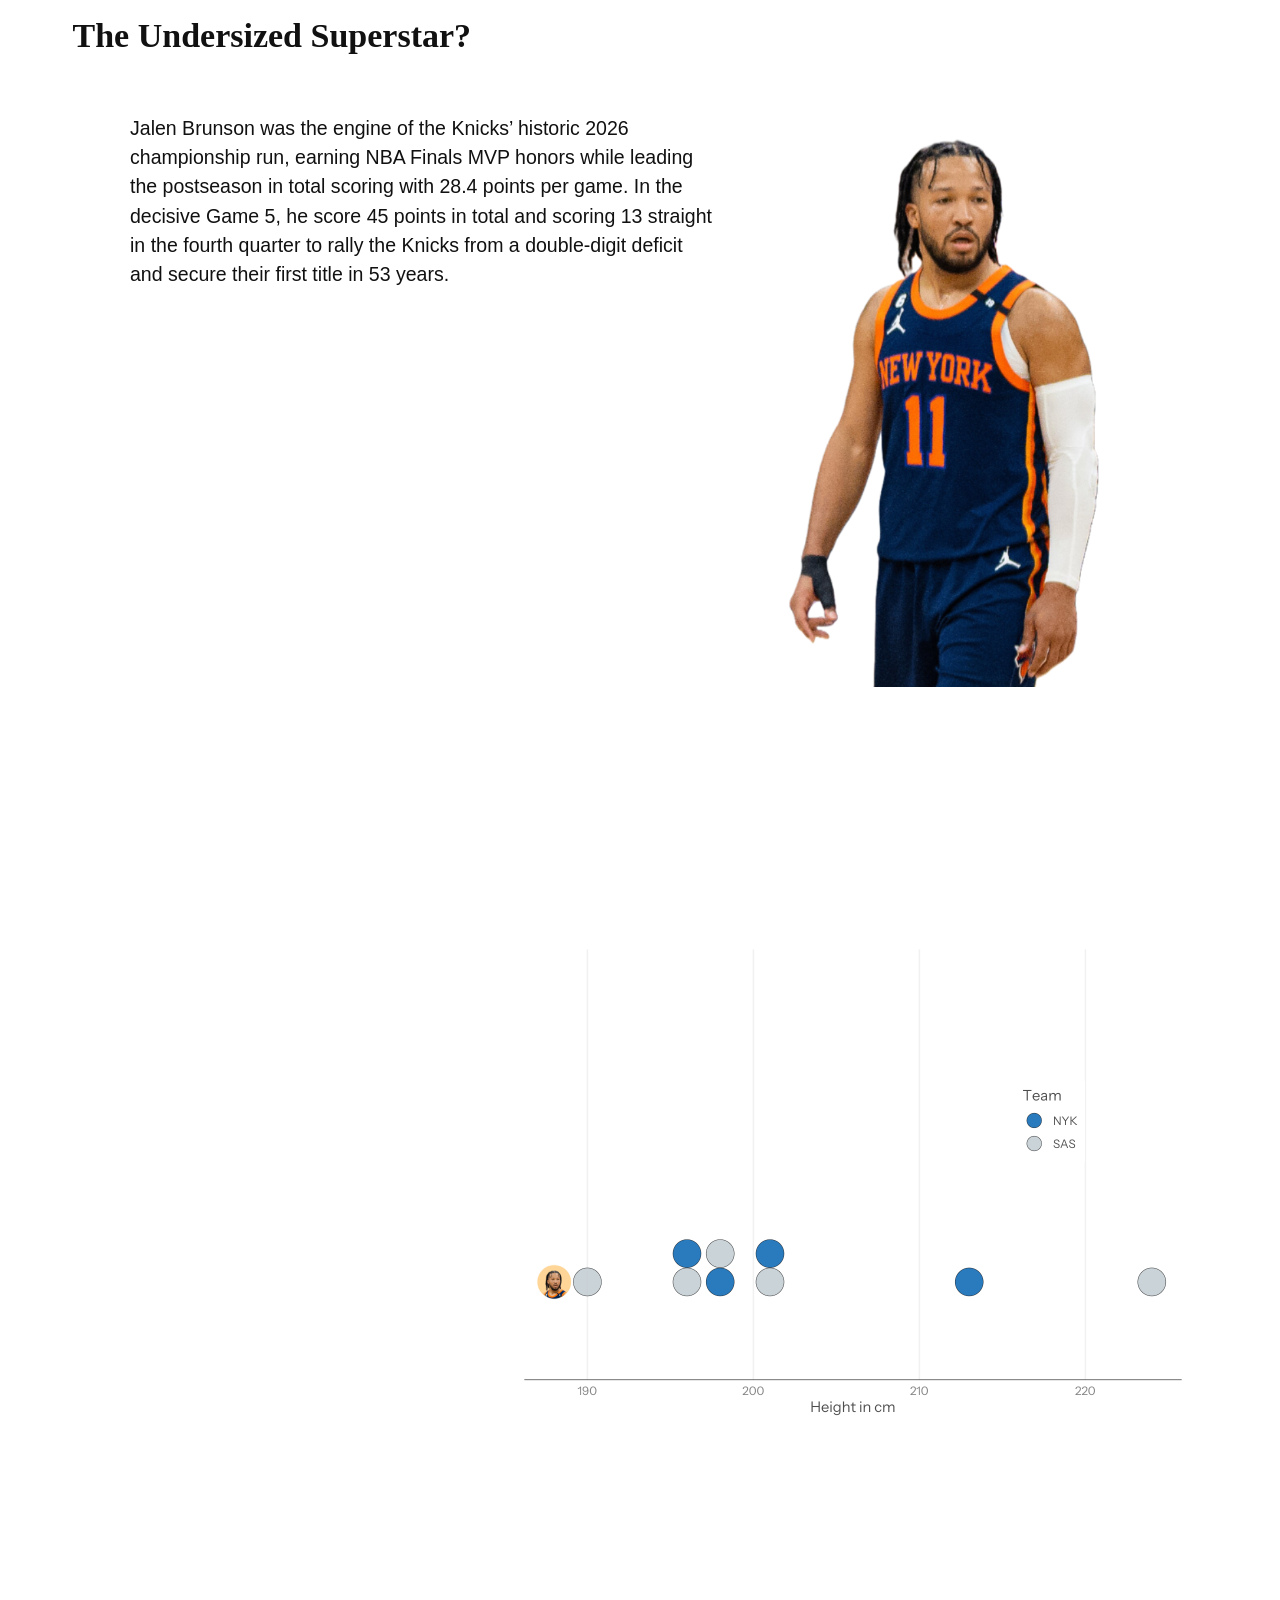
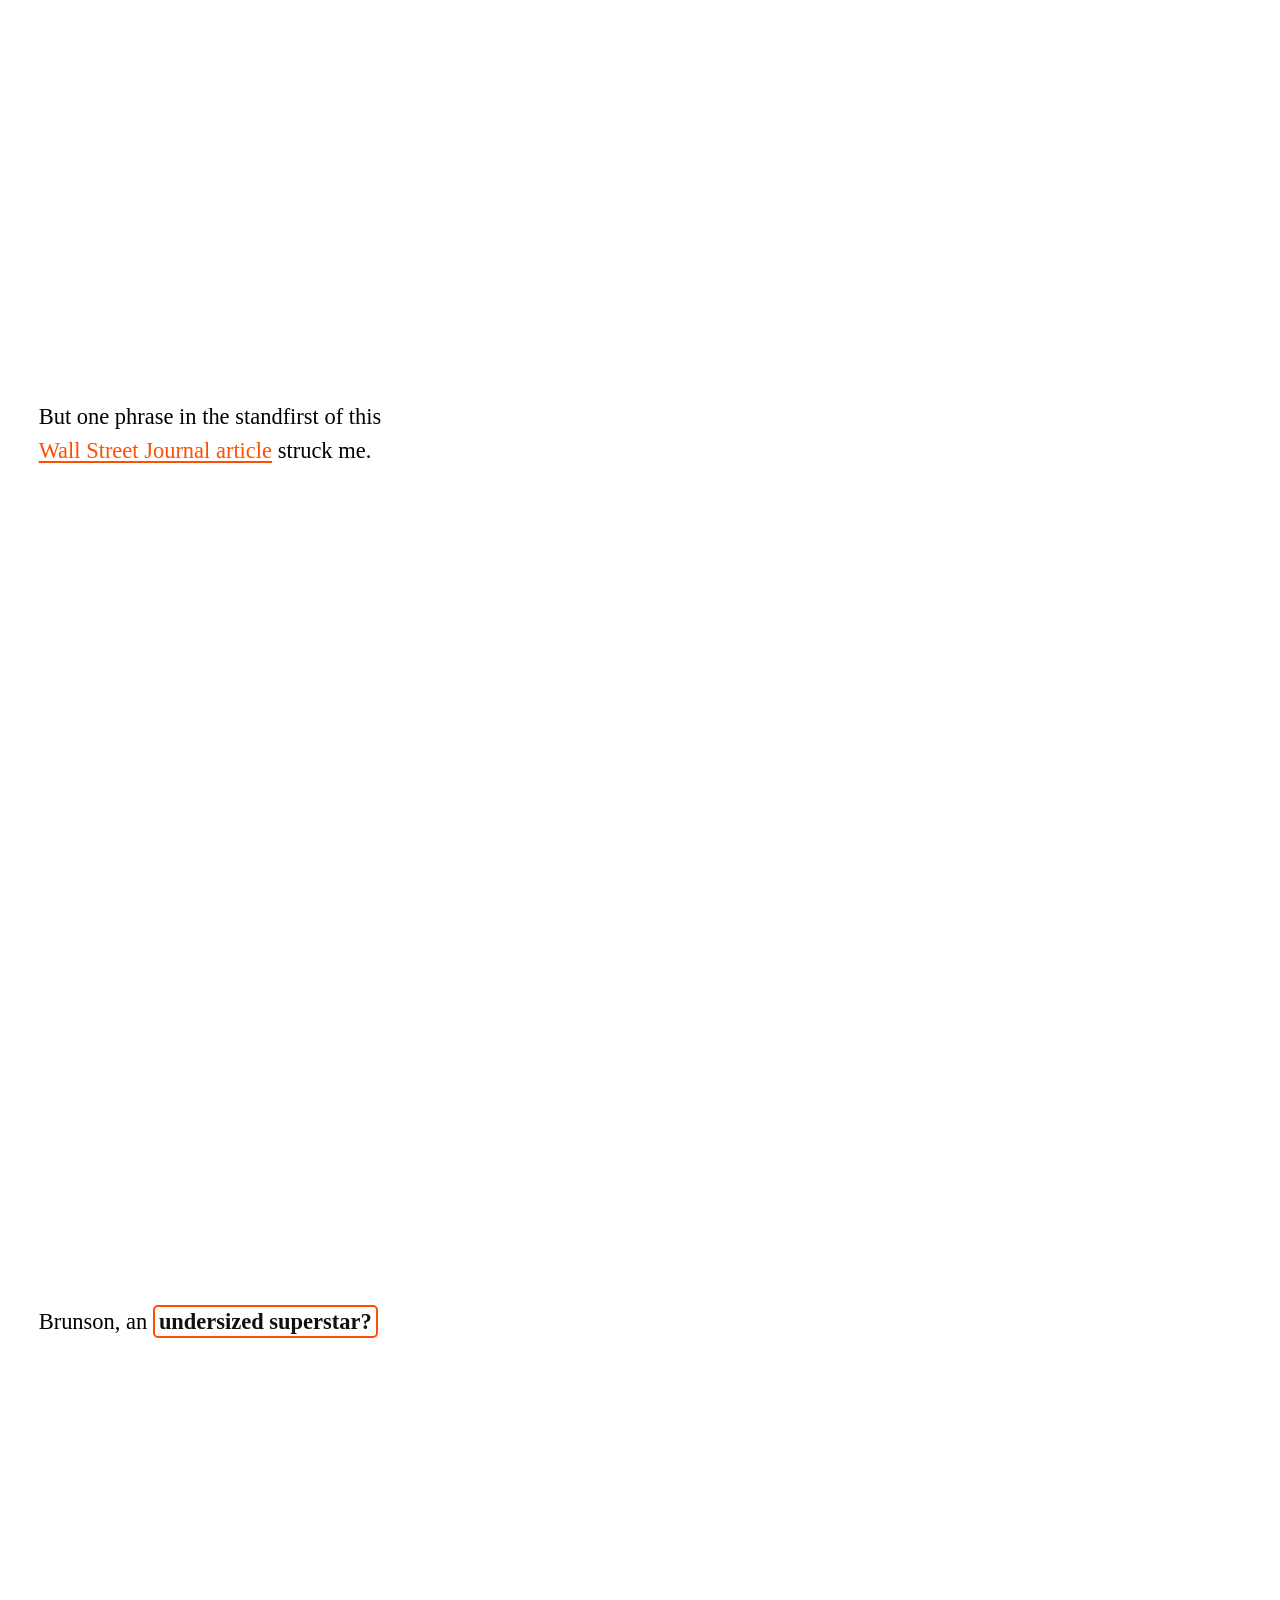
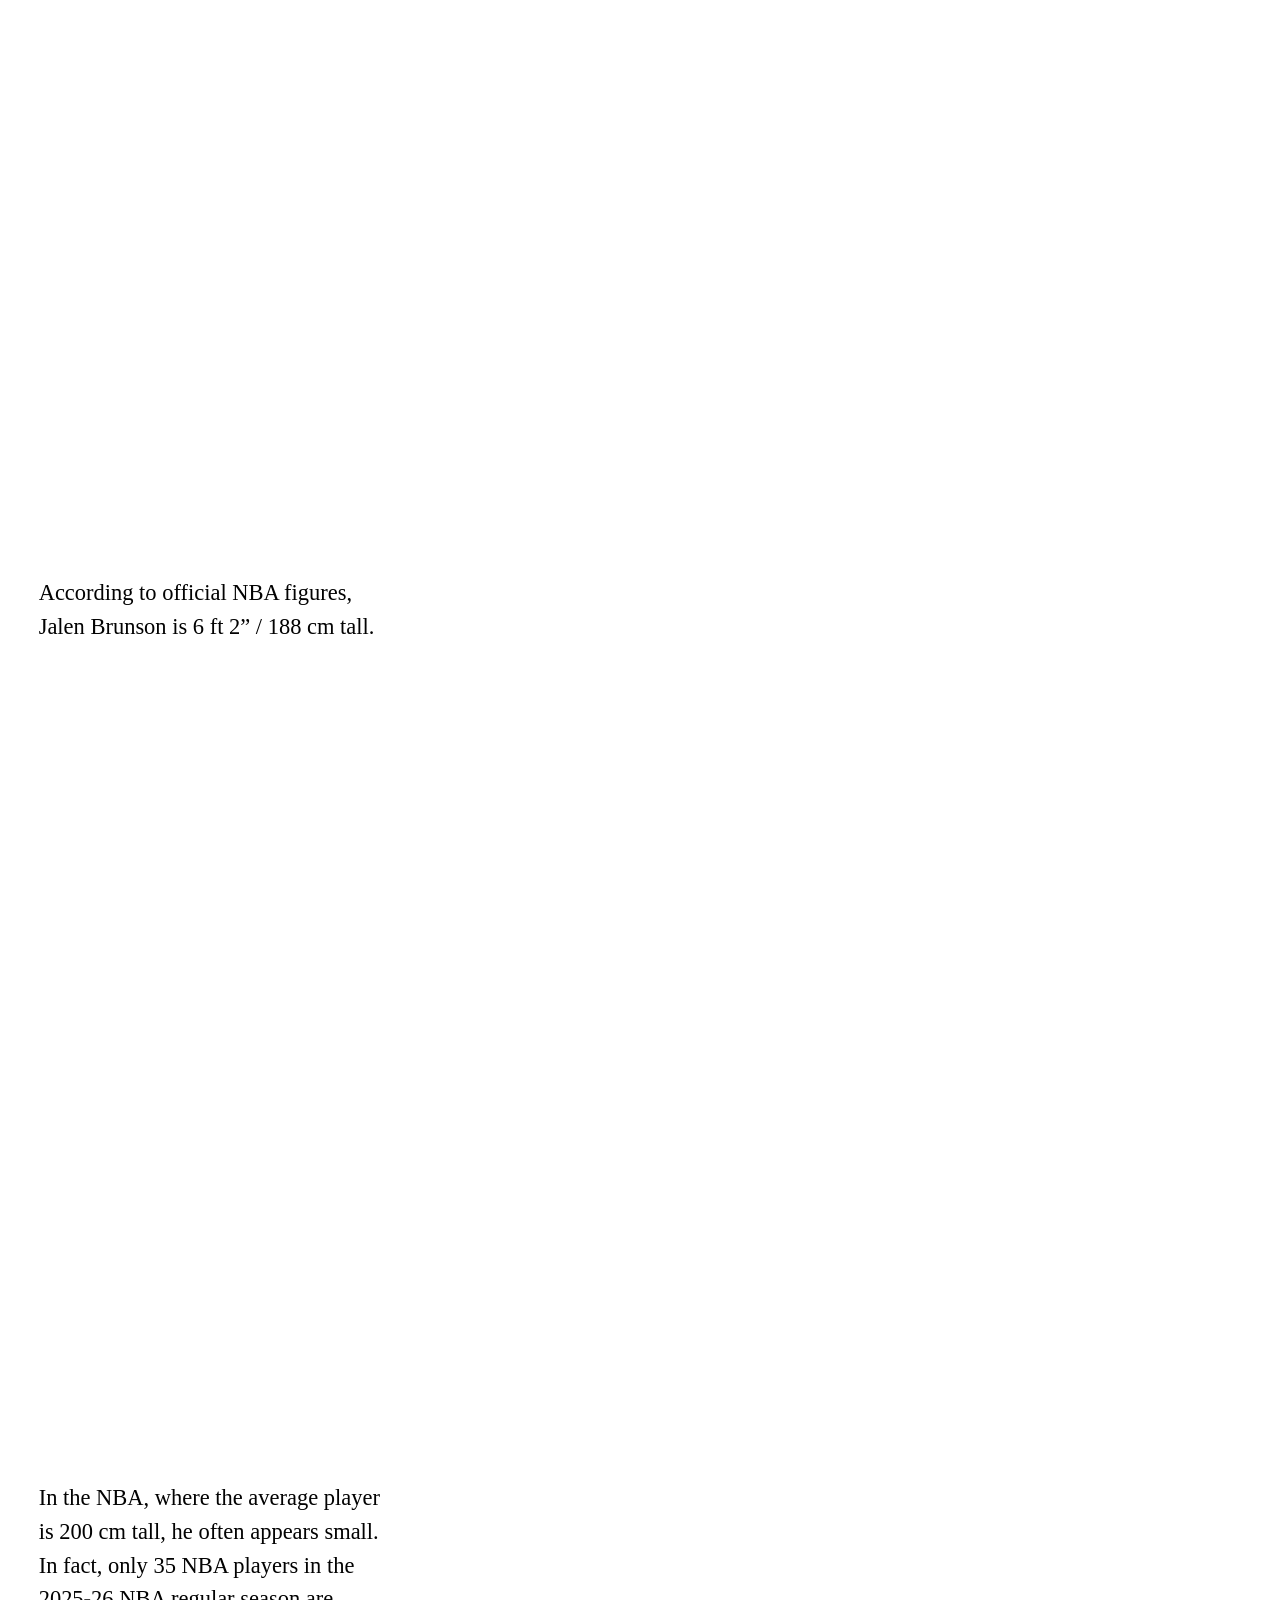
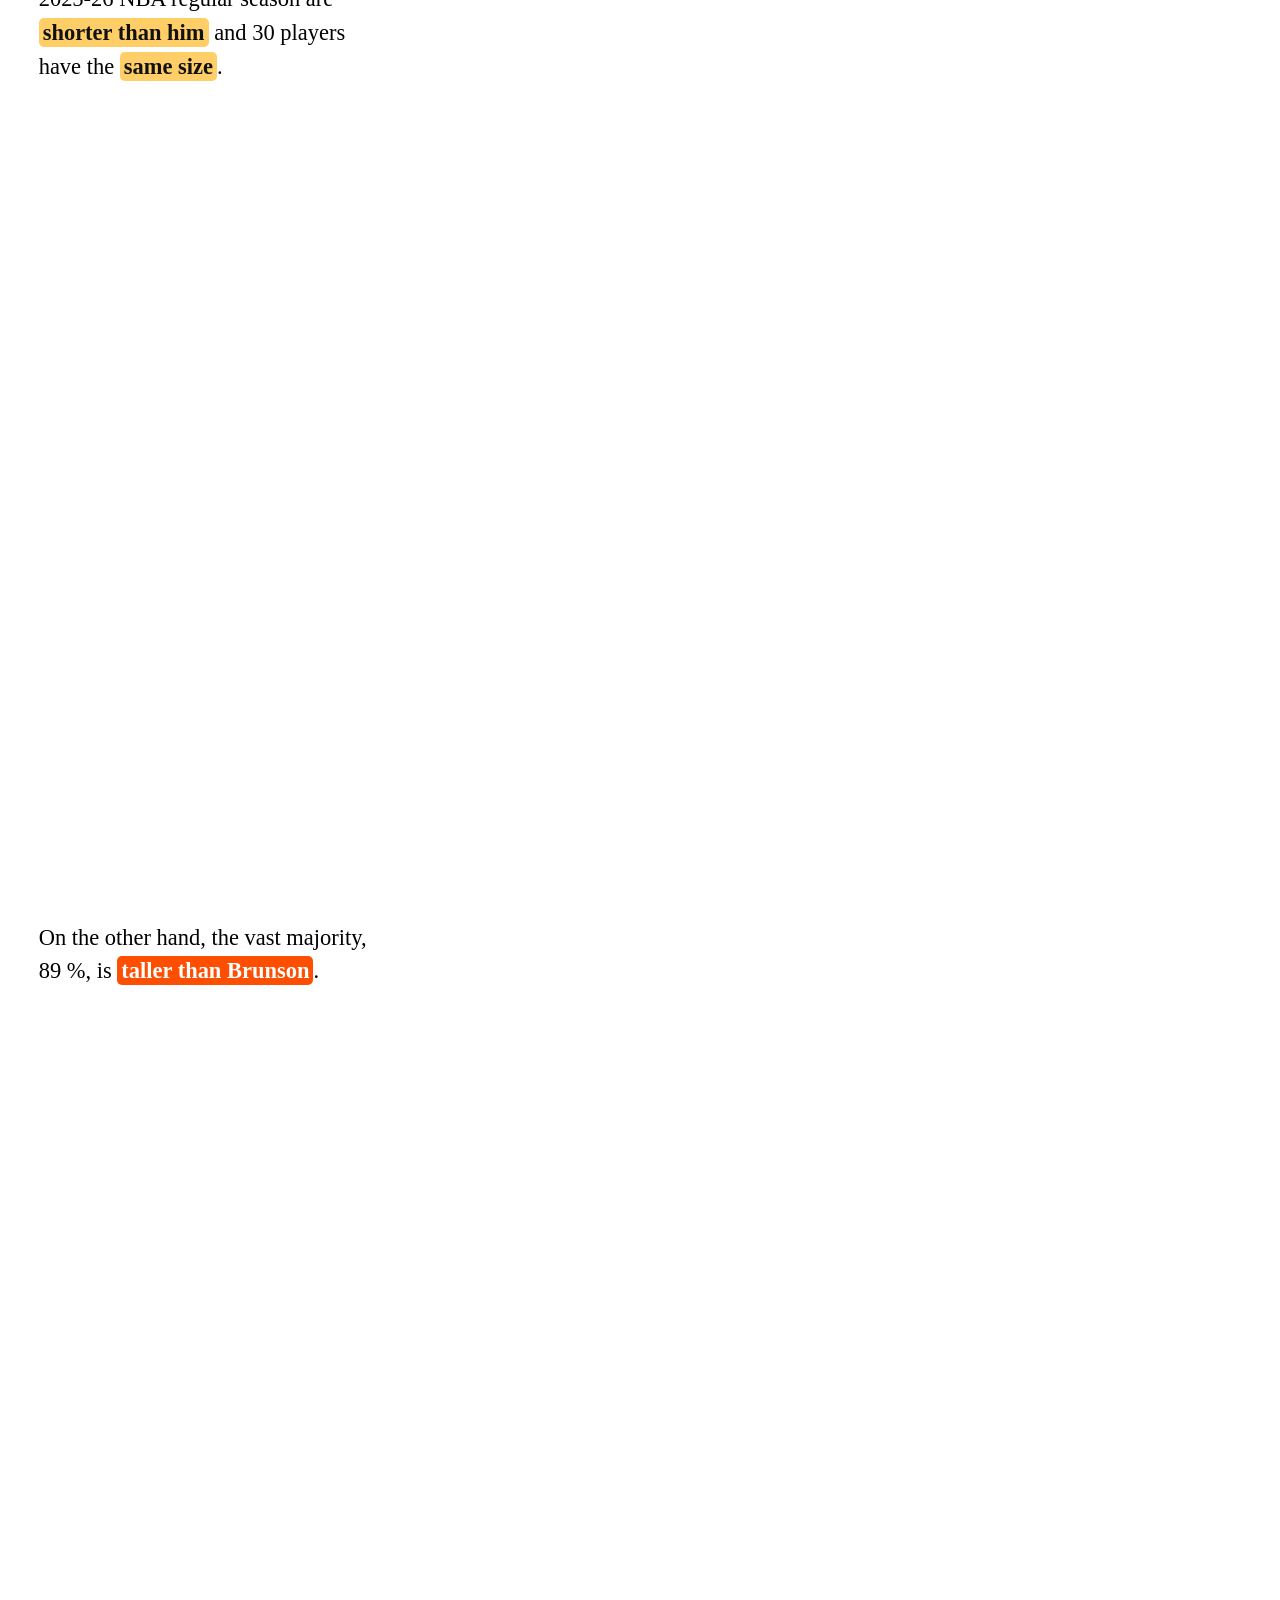
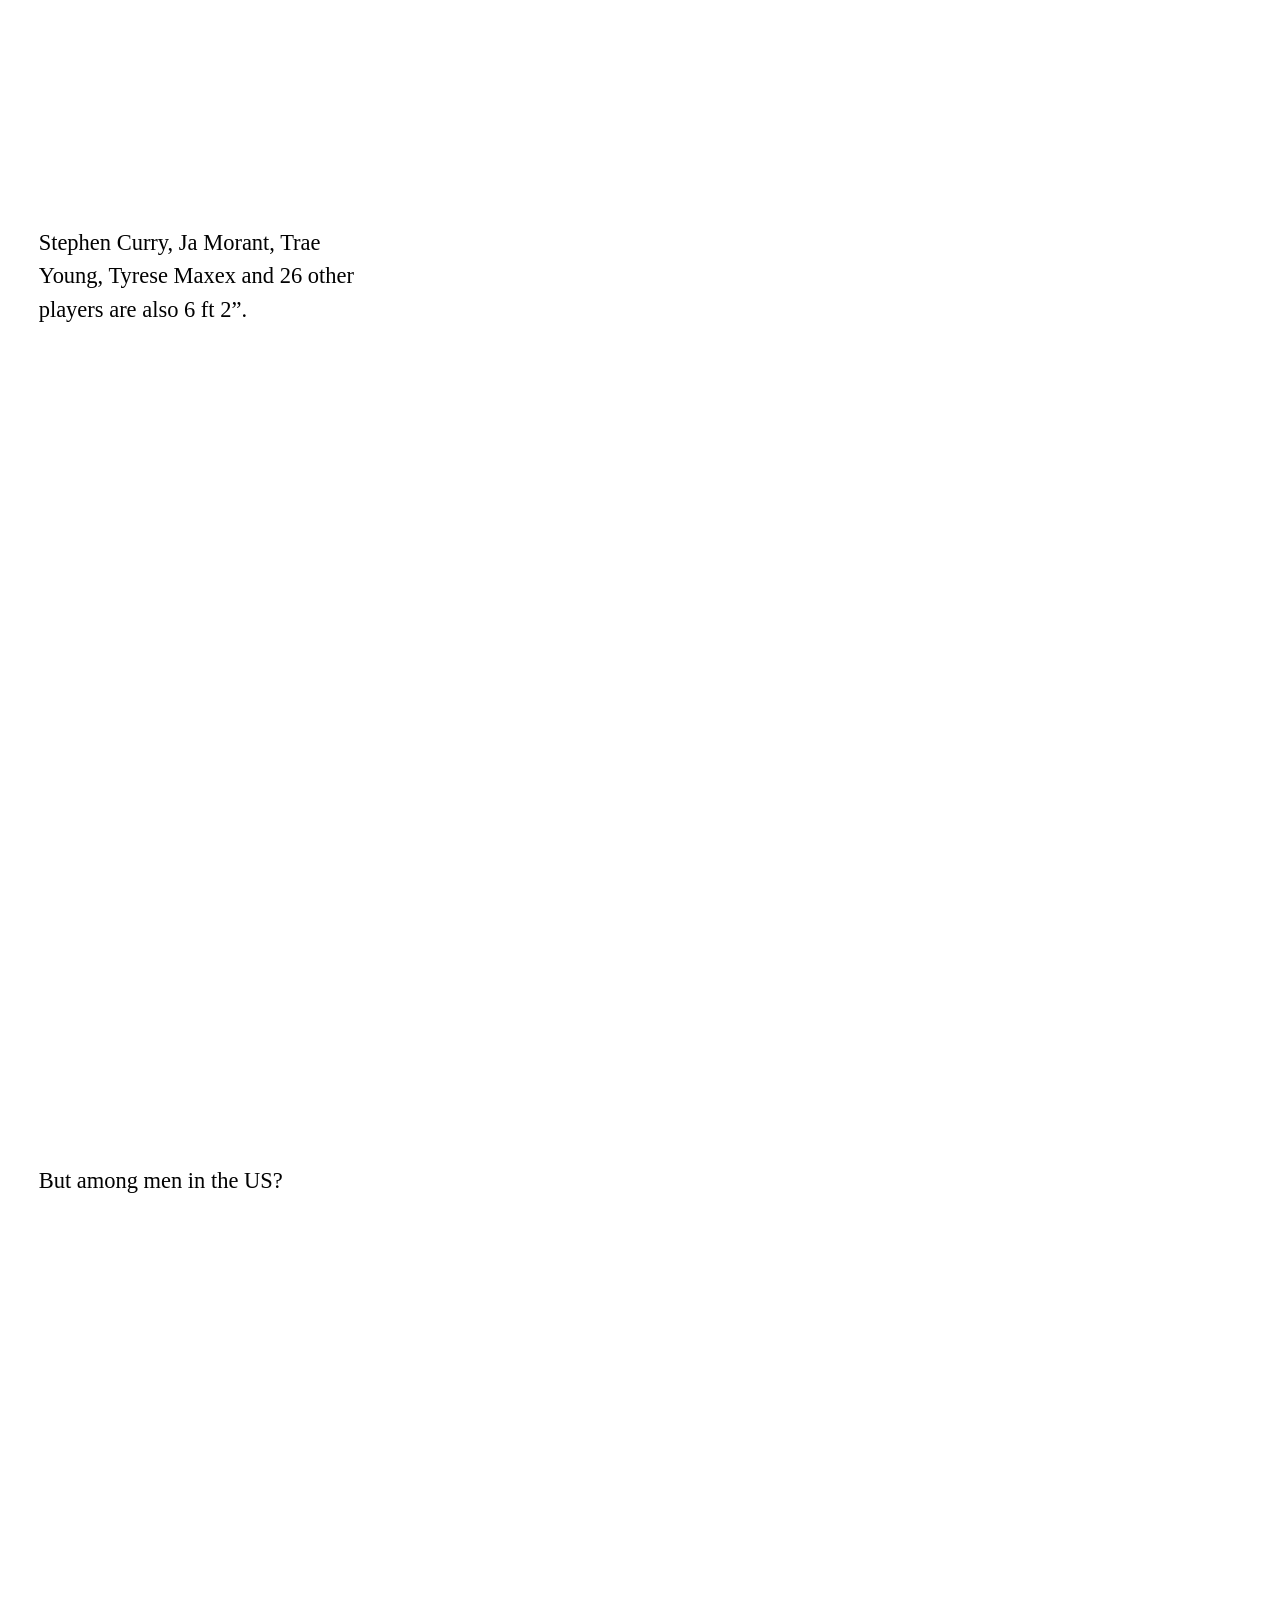
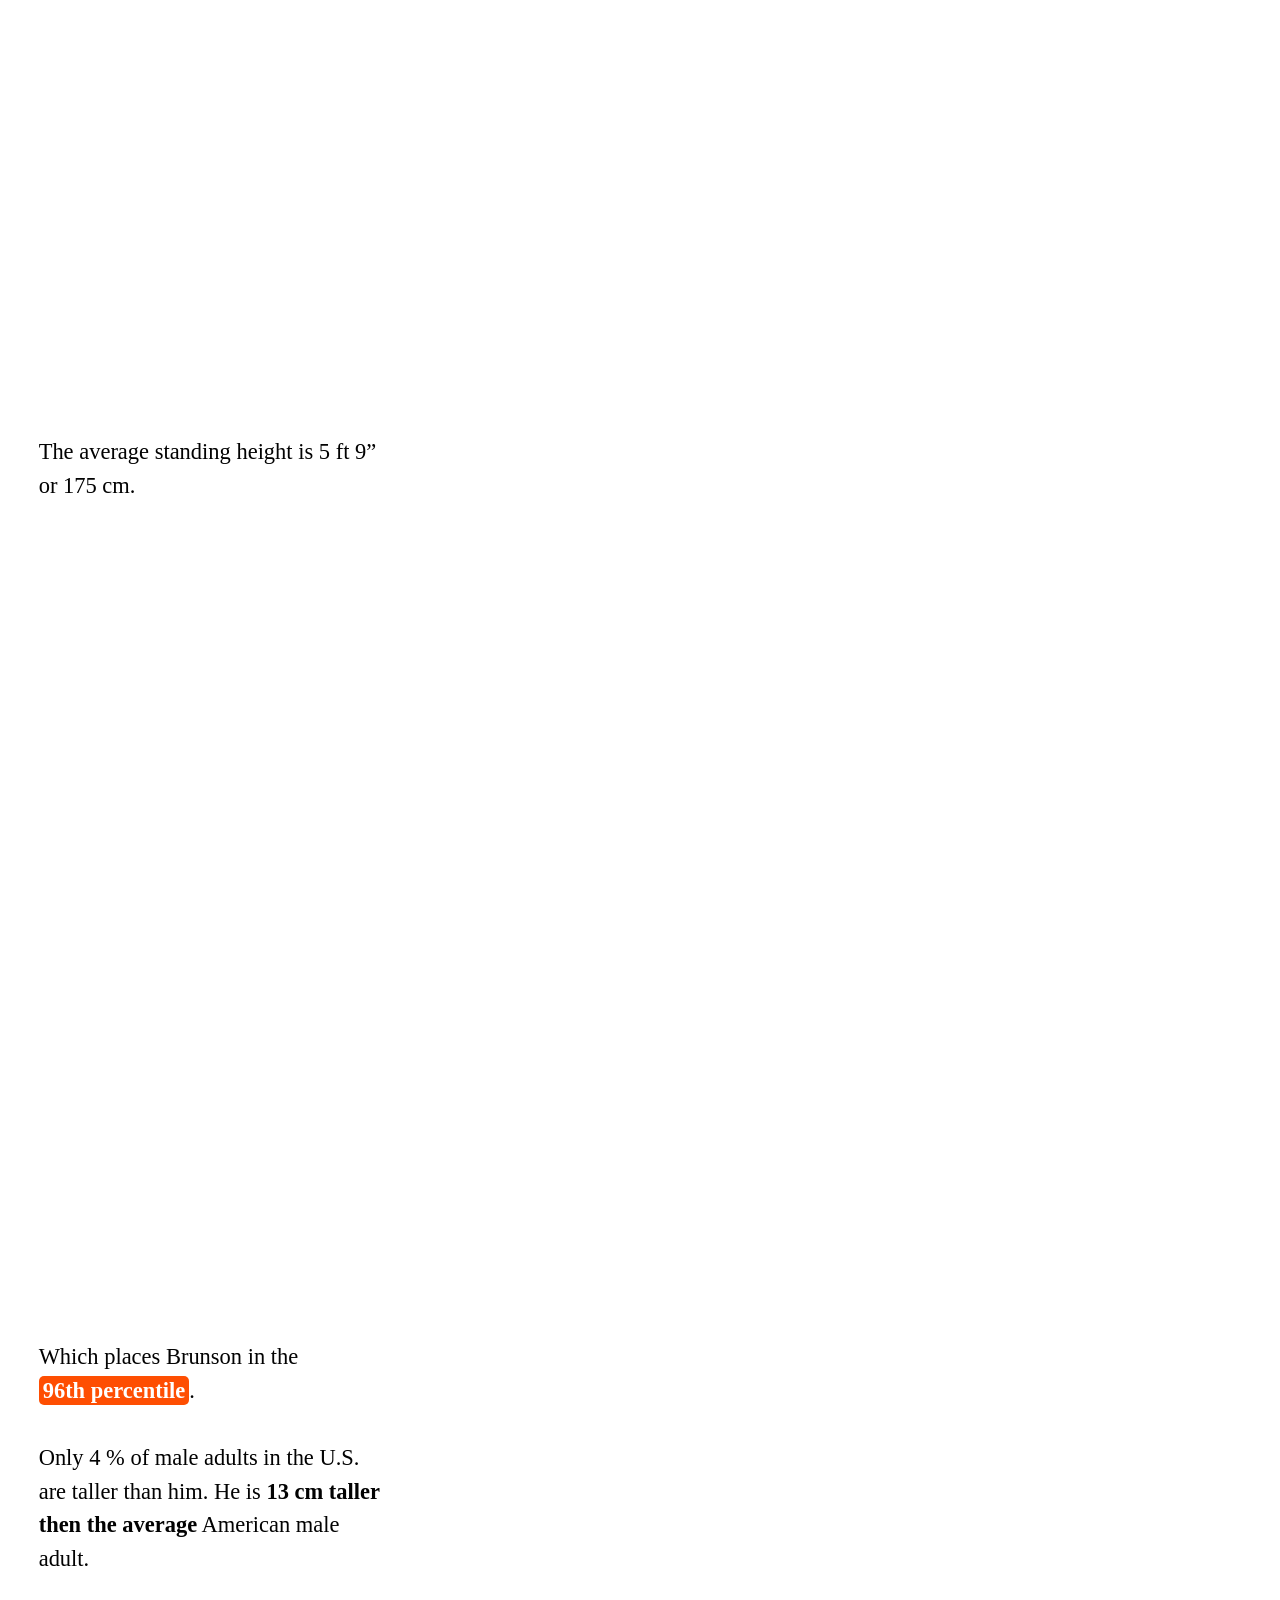
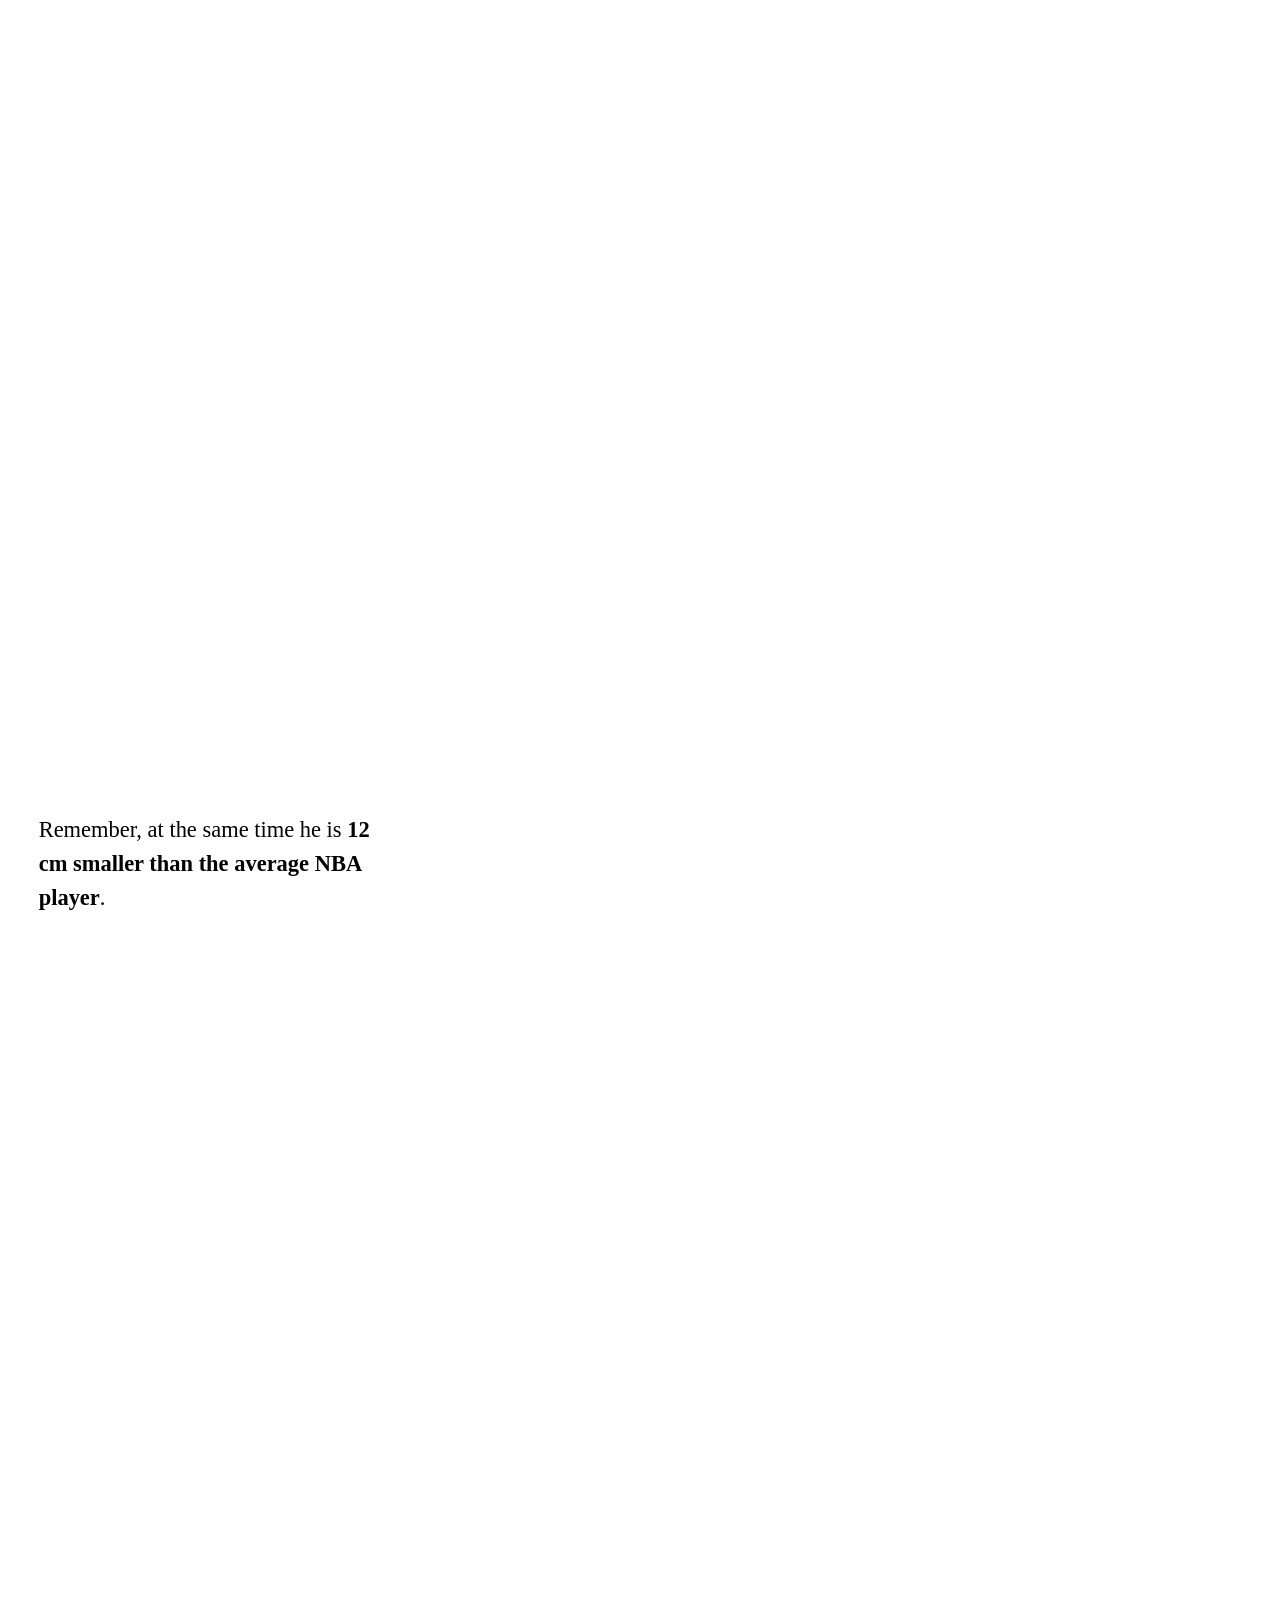
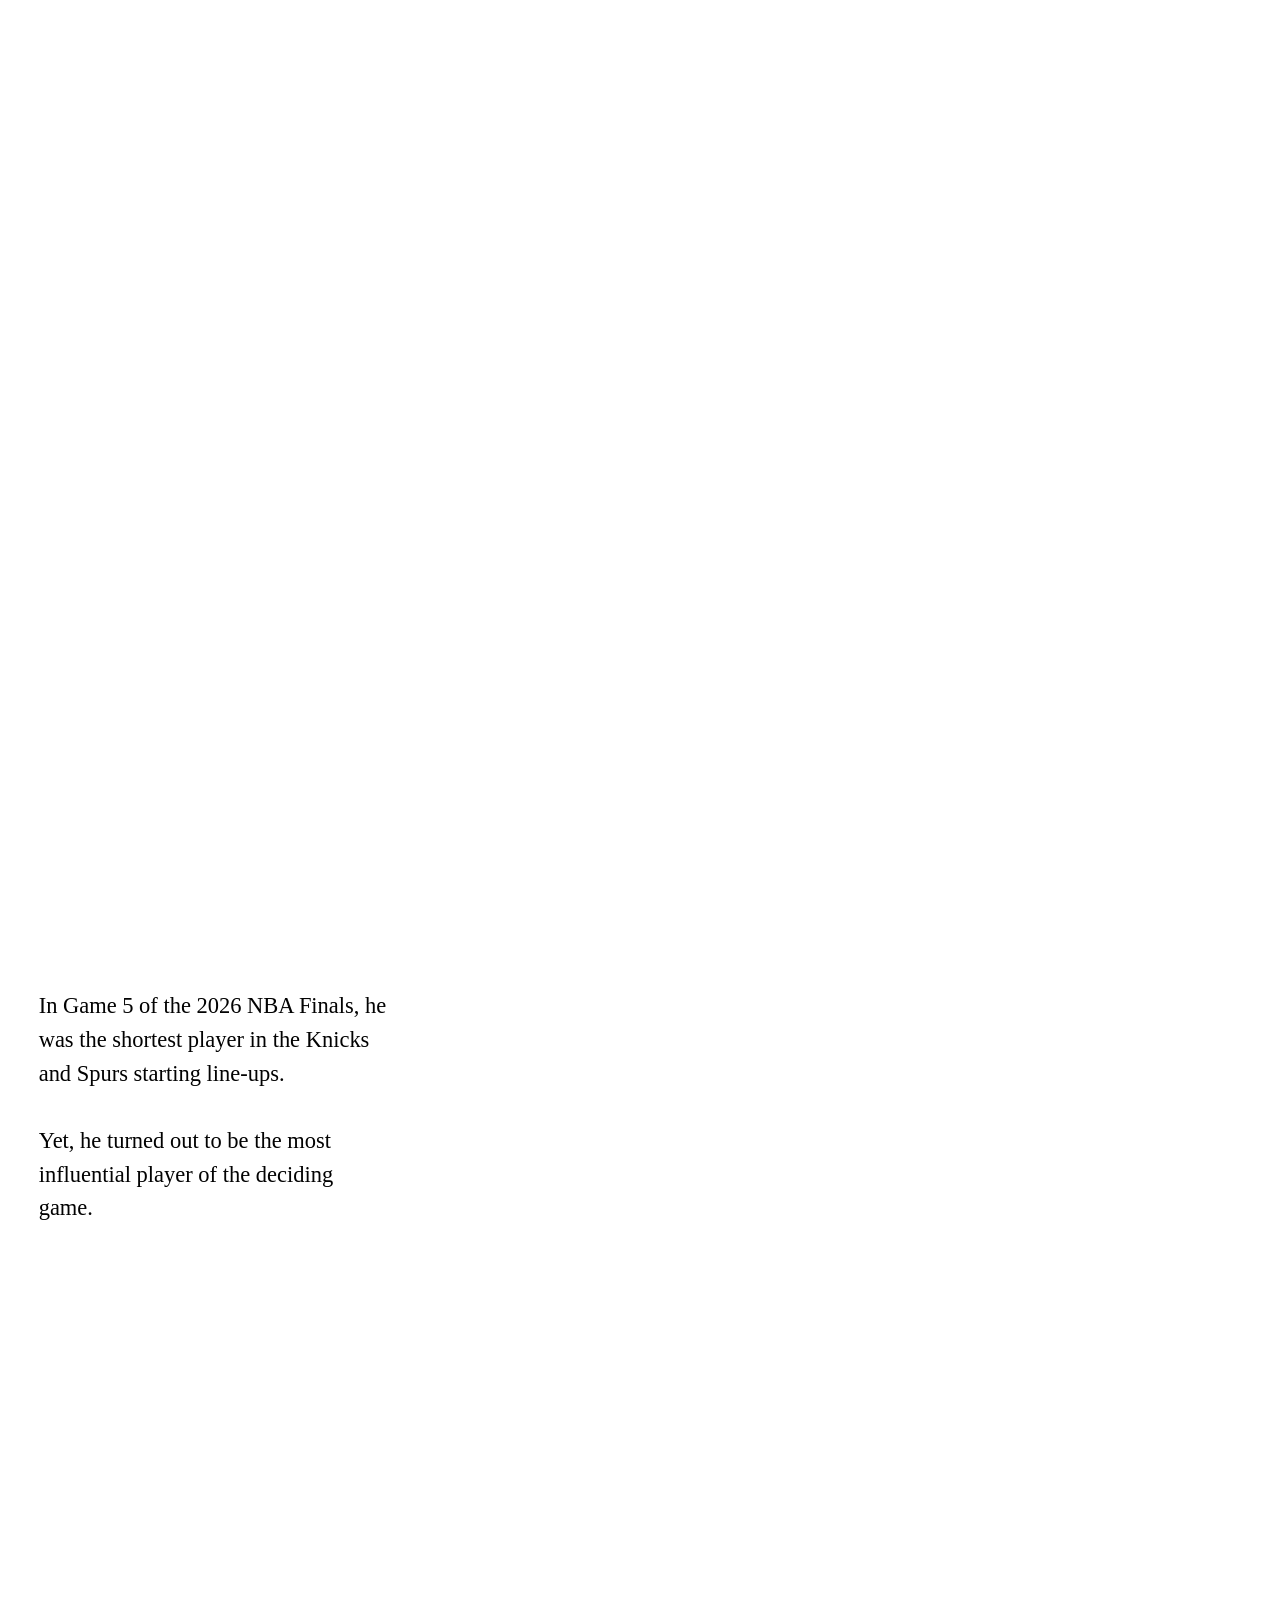
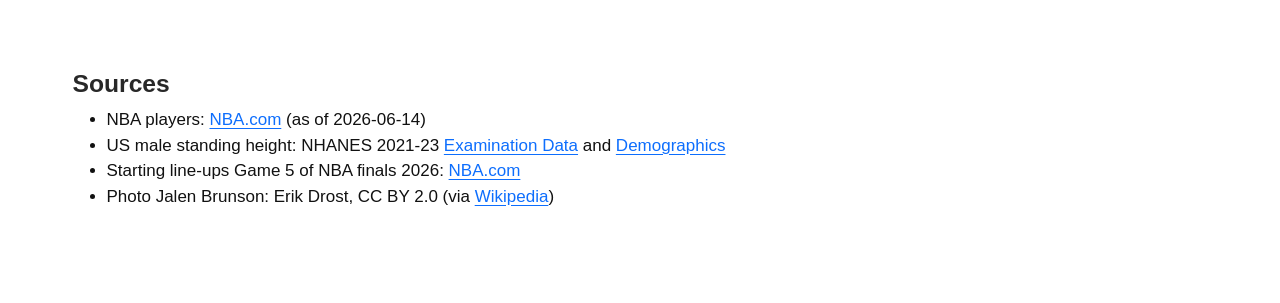
==== index.html @ e5b2ce3c "change background color for overlay (mobile)" ====
<!DOCTYPE html>
<html xmlns="http://www.w3.org/1999/xhtml" lang="en" xml:lang="en"><head>

<meta charset="utf-8">
<meta name="generator" content="quarto-1.8.27">

<meta name="viewport" content="width=device-width, initial-scale=1.0, user-scalable=yes">


<title>The Undersized Superstar?</title>
<style>
code{white-space: pre-wrap;}
span.smallcaps{font-variant: small-caps;}
div.columns{display: flex; gap: min(4vw, 1.5em);}
div.column{flex: auto; overflow-x: auto;}
div.hanging-indent{margin-left: 1.5em; text-indent: -1.5em;}
ul.task-list{list-style: none;}
ul.task-list li input[type="checkbox"] {
  width: 0.8em;
  margin: 0 0.8em 0.2em -1em; /* quarto-specific, see https://github.com/quarto-dev/quarto-cli/issues/4556 */ 
  vertical-align: middle;
}
</style>


<script src="undersized-superstar_files/libs/clipboard/clipboard.min.js"></script>
<script src="undersized-superstar_files/libs/quarto-html/quarto.js" type="module"></script>
<script src="undersized-superstar_files/libs/quarto-html/tabsets/tabsets.js" type="module"></script>
<script src="undersized-superstar_files/libs/quarto-html/axe/axe-check.js" type="module"></script>
<script src="undersized-superstar_files/libs/quarto-html/popper.min.js"></script>
<script src="undersized-superstar_files/libs/quarto-html/tippy.umd.min.js"></script>
<script src="undersized-superstar_files/libs/quarto-html/anchor.min.js"></script>
<link href="undersized-superstar_files/libs/quarto-html/tippy.css" rel="stylesheet">
<link href="undersized-superstar_files/libs/quarto-html/quarto-syntax-highlighting-ed96de9b727972fe78a7b5d16c58bf87.css" rel="stylesheet" id="quarto-text-highlighting-styles">
<script src="undersized-superstar_files/libs/bootstrap/bootstrap.min.js"></script>
<link href="undersized-superstar_files/libs/bootstrap/bootstrap-icons.css" rel="stylesheet">
<link href="undersized-superstar_files/libs/bootstrap/bootstrap-d6a003b94517c951b2d65075d42fb01b.min.css" rel="stylesheet" append-hash="true" id="quarto-bootstrap" data-mode="light">
<script src="undersized-superstar_files/libs/quarto-contrib/intersection-observer-polyfill-1.0.0/intersection-observer.js"></script>
<script src="undersized-superstar_files/libs/quarto-contrib/scrollama-3.2.0/scrollama.min.js"></script>
<script src="undersized-superstar_files/libs/quarto-contrib/closeread-0.1.0/closeread.js"></script>
<link rel="icon" type="image/x-icon" href="media/logo.png">
<meta cr-debug-mode="false">
<meta cr-remove-header-space="false">


<link rel="stylesheet" href="_extensions/qmd-lab/closeread/closeread.css">
<link rel="stylesheet" href="css/styles.css">
</head>

<body class="quarto-light">

<div id="quarto-content" class="page-columns page-rows-contents page-layout-full">

<main class="content column-page" id="quarto-document-content">
      <!-- user-provided yaml closeread style options -->
      <style>
        :root {
          --cr-narrative-text-color-overlay: black;
--cr-narrative-border-radius: 5px;
--cr-section-background-color: #FFFFFF;
--cr-narrative-font-family: Instrument Sans;
--cr-narrative-background-color-overlay: #FFFFFFF2;
        }
      </style>
    

<header id="title-block-header" class="quarto-title-block default">
<div class="quarto-title">
<h1 class="title">The Undersized Superstar?</h1>
</div>



<div class="quarto-title-meta column-page">

    
  
    
  </div>
  


</header>


<div class="container">
<div class="text-column">
<p>Jalen Brunson was the engine of the Knicks’ historic 2026 championship run, earning NBA Finals MVP honors while leading the postseason in total scoring with 28.4 points per game. In the decisive Game 5, he score 45 points in total and scoring 13 straight in the fourth quarter to rally the Knicks from a double-digit deficit and secure their first title in 53 years.</p>
</div>
<div class="image-column">
<p><img src="media/brunson-free.png" alt="Jalen Brunson, a basketball professional, in a NY Knicks jersey"></p>
</div>
</div>
<div class="cr-section cr-column-screen sidebar-left">
<div class="narrative-col">
<div class="trigger">
<div class="cell narrative">

</div>
</div>
<div class="trigger new-trigger" data-focus-on="cr-wsj">
<div class="narrative">
<p>But one phrase in the standfirst of this <a href="https://www.wsj.com/sports/basketball/jalen-brunson-new-york-knicks-nba-finals-ac6b287d?st=LPtr5c">Wall Street Journal article</a> struck me.</p>
</div>
</div>
<div class="trigger new-trigger" data-focus-on="cr-wsj-highlighted">
<div class="narrative">
<p>Brunson, an <em class="highlighted-text highlighted-text-orange-border">undersized superstar?</em></p>
</div>
</div>
<div class="trigger new-trigger" data-focus-on="cr-init-brunson">
<div class="narrative">
<p>According to official NBA figures, Jalen Brunson is 6 ft 2” / 188 cm tall.</p>
</div>
</div>
<div class="trigger new-trigger" data-focus-on="cr-nba-dist">
<div class="narrative">
<p>In the NBA, where the average player is 200 cm tall, he often appears small. In fact, only 35 NBA players in the 2025-26 NBA regular season are <em class="highlighted-text highlighted-text-yellow">shorter than him</em> and 30 players have the <em class="highlighted-text highlighted-text-yellow">same size</em>.</p>
</div>
</div>
<div class="trigger">
<div class="narrative">
<p>On the other hand, the vast majority, 89 %, is <em class="highlighted-text highlighted-text-orange">taller than Brunson</em>.</p>
</div>
</div>
<div class="trigger">
<div class="narrative">
<p>Stephen Curry, Ja Morant, Trae Young, Tyrese Maxex and 26 other players are also 6 ft 2”.</p>
</div>
</div>
<div class="trigger new-trigger" data-focus-on="cr-men-dist">
<div class="narrative">
<p>But among men in the US?</p>
</div>
</div>
<div class="trigger new-trigger" data-focus-on="cr-men-dist-avg">
<div class="narrative">
<p>The average standing height is 5 ft 9” or 175 cm.</p>
</div>
</div>
<div class="trigger new-trigger" data-focus-on="cr-men-dist-avg-brunson-fill">
<div class="narrative">
<p>Which places Brunson in the<br><em class="highlighted-text highlighted-text-orange">96th percentile</em>.<br><br>Only 4 % of male adults in the U.S. are taller than him. He is <em>13 cm taller then the average</em> American male adult.</p>
</div>
</div>
<div class="trigger new-trigger" data-focus-on="cr-men-nba-comparison-density">
<div class="narrative">
<p>Remember, at the same time he is <em>12 cm smaller than the average NBA player</em>.</p>
</div>
</div>
<div class="trigger new-trigger" data-focus-on="cr-nba-finals-starting-lineups-brunson-only">
<div class="narrative">

</div>
</div>
<div class="trigger new-trigger" data-focus-on="cr-nba-finals-starting-lineups-brunson-and-others">
<div class="narrative">
<p>In Game 5 of the 2026 NBA Finals, he was the shortest player in the Knicks and Spurs starting line-ups.<br><br>Yet, he turned out to be the most influential player of the deciding game.</p>
</div>
</div>
</div>
<div class="sticky-col">
<div class="sticky-col-stack">
<div id="cr-wsj" class="sticky">
<p><img src="media/wsj.png" width="660"></p>
</div>
<div id="cr-wsj-highlighted" class="sticky">
<p><img src="media/wsj-highlighted.png" width="660"></p>
</div>
<div id="cr-hero-image" class="sticky">
<p><img src="media/brunson-free.png" height="500"></p>
</div>
<div id="cr-init-brunson" class="sticky">
<div class="cell">
<div class="cell-output-display">
<div>
<figure class="figure">
<p><img src="undersized-superstar_files/figure-html/unnamed-chunk-4-1.png" class="img-fluid figure-img" width="672"></p>
</figure>
</div>
</div>
</div>
</div>
<div id="cr-nba-dist" class="sticky">
<div class="cell">
<div class="cell-output-display">
<div>
<figure class="figure">
<p><img src="undersized-superstar_files/figure-html/unnamed-chunk-5-1.png" class="img-fluid figure-img" width="672"></p>
</figure>
</div>
</div>
</div>
</div>
<div id="cr-men-dist" class="sticky">
<div class="cell">
<div class="cell-output-display">
<div>
<figure class="figure">
<p><img src="undersized-superstar_files/figure-html/unnamed-chunk-6-1.png" class="img-fluid figure-img" width="672"></p>
</figure>
</div>
</div>
</div>
</div>
<div id="cr-men-dist-avg" class="sticky">
<div class="cell">
<div class="cell-output-display">
<div>
<figure class="figure">
<p><img src="undersized-superstar_files/figure-html/unnamed-chunk-7-1.png" class="img-fluid figure-img" width="672"></p>
</figure>
</div>
</div>
</div>
</div>
<div id="cr-men-dist-avg-brunson" class="sticky">
<div class="cell">
<div class="cell-output-display">
<div>
<figure class="figure">
<p><img src="undersized-superstar_files/figure-html/unnamed-chunk-8-1.png" class="img-fluid figure-img" width="672"></p>
</figure>
</div>
</div>
</div>
</div>
<div id="cr-men-dist-avg-brunson-fill" class="sticky">
<div class="cell">
<div class="cell-output-display">
<div>
<figure class="figure">
<p><img src="undersized-superstar_files/figure-html/unnamed-chunk-9-1.png" class="img-fluid figure-img" width="672"></p>
</figure>
</div>
</div>
</div>
</div>
<div id="cr-men-nba-comparison-density" class="sticky">
<div class="cell">
<div class="cell-output-display">
<div>
<figure class="figure">
<p><img src="undersized-superstar_files/figure-html/unnamed-chunk-10-1.png" class="img-fluid figure-img" width="672"></p>
</figure>
</div>
</div>
</div>
</div>
<div id="cr-nba-finals-starting-lineups-brunson-only" class="sticky">
<div class="cell">
<div class="cell-output-display">
<div>
<figure class="figure">
<p><img src="undersized-superstar_files/figure-html/nba-finals-starting-lineups-brunson-only-1.png" class="img-fluid figure-img" width="672"></p>
</figure>
</div>
</div>
</div>
</div>
<div id="cr-nba-finals-starting-lineups-brunson-and-others" class="sticky">
<div class="cell">
<div class="cell-output-display">
<div>
<figure class="figure">
<p><img src="undersized-superstar_files/figure-html/nba-finals-starting-lineups-brunson-and-others-1.png" class="img-fluid figure-img" width="672"></p>
</figure>
</div>
</div>
</div>
</div>
</div>
</div>
</div>
<section id="sources" class="level3">
<h3 class="anchored" data-anchor-id="sources">Sources</h3>
<ul>
<li>NBA players: <a href="https://www.nba.com/players">NBA.com</a> (as of 2026-06-14)</li>
<li>US male standing height: NHANES 2021-23 <a href="https://wwwn.cdc.gov/nchs/nhanes/search/datapage.aspx?Component=Examination&amp;Cycle=2021-2023">Examination Data</a> and <a href="https://wwwn.cdc.gov/nchs/nhanes/search/datapage.aspx?Component=Demographics&amp;Cycle=2021-2023">Demographics</a></li>
<li>Starting line-ups Game 5 of NBA finals 2026: <a href="https://www.nba.com/news/live-updates-2026-nba-finals-game-5-knicks-seek-first-title-since-1973">NBA.com</a></li>
<li>Photo Jalen Brunson: Erik Drost, CC BY 2.0 (via <a href="https://de.wikipedia.org/wiki/Jalen_Brunson#/media/Datei:Jalen_Brunson_2023_(cropped).jpg">Wikipedia</a>)</li>
</ul>
</section>

</main>
<!-- /main column -->
<script id="quarto-html-after-body" type="application/javascript">
  window.document.addEventListener("DOMContentLoaded", function (event) {
    const icon = "";
    const anchorJS = new window.AnchorJS();
    anchorJS.options = {
      placement: 'right',
      icon: icon
    };
    anchorJS.add('.anchored');
    const isCodeAnnotation = (el) => {
      for (const clz of el.classList) {
        if (clz.startsWith('code-annotation-')) {                     
          return true;
        }
      }
      return false;
    }
    const onCopySuccess = function(e) {
      // button target
      const button = e.trigger;
      // don't keep focus
      button.blur();
      // flash "checked"
      button.classList.add('code-copy-button-checked');
      var currentTitle = button.getAttribute("title");
      button.setAttribute("title", "Copied!");
      let tooltip;
      if (window.bootstrap) {
        button.setAttribute("data-bs-toggle", "tooltip");
        button.setAttribute("data-bs-placement", "left");
        button.setAttribute("data-bs-title", "Copied!");
        tooltip = new bootstrap.Tooltip(button, 
          { trigger: "manual", 
            customClass: "code-copy-button-tooltip",
            offset: [0, -8]});
        tooltip.show();    
      }
      setTimeout(function() {
        if (tooltip) {
          tooltip.hide();
          button.removeAttribute("data-bs-title");
          button.removeAttribute("data-bs-toggle");
          button.removeAttribute("data-bs-placement");
        }
        button.setAttribute("title", currentTitle);
        button.classList.remove('code-copy-button-checked');
      }, 1000);
      // clear code selection
      e.clearSelection();
    }
    const getTextToCopy = function(trigger) {
      const outerScaffold = trigger.parentElement.cloneNode(true);
      const codeEl = outerScaffold.querySelector('code');
      for (const childEl of codeEl.children) {
        if (isCodeAnnotation(childEl)) {
          childEl.remove();
        }
      }
      return codeEl.innerText;
    }
    const clipboard = new window.ClipboardJS('.code-copy-button:not([data-in-quarto-modal])', {
      text: getTextToCopy
    });
    clipboard.on('success', onCopySuccess);
    if (window.document.getElementById('quarto-embedded-source-code-modal')) {
      const clipboardModal = new window.ClipboardJS('.code-copy-button[data-in-quarto-modal]', {
        text: getTextToCopy,
        container: window.document.getElementById('quarto-embedded-source-code-modal')
      });
      clipboardModal.on('success', onCopySuccess);
    }
      var localhostRegex = new RegExp(/^(?:http|https):\/\/localhost\:?[0-9]*\//);
      var mailtoRegex = new RegExp(/^mailto:/);
        var filterRegex = new RegExp('/' + window.location.host + '/');
      var isInternal = (href) => {
          return filterRegex.test(href) || localhostRegex.test(href) || mailtoRegex.test(href);
      }
      // Inspect non-navigation links and adorn them if external
     var links = window.document.querySelectorAll('a[href]:not(.nav-link):not(.navbar-brand):not(.toc-action):not(.sidebar-link):not(.sidebar-item-toggle):not(.pagination-link):not(.no-external):not([aria-hidden]):not(.dropdown-item):not(.quarto-navigation-tool):not(.about-link)');
      for (var i=0; i<links.length; i++) {
        const link = links[i];
        if (!isInternal(link.href)) {
          // undo the damage that might have been done by quarto-nav.js in the case of
          // links that we want to consider external
          if (link.dataset.originalHref !== undefined) {
            link.href = link.dataset.originalHref;
          }
        }
      }
    function tippyHover(el, contentFn, onTriggerFn, onUntriggerFn) {
      const config = {
        allowHTML: true,
        maxWidth: 500,
        delay: 100,
        arrow: false,
        appendTo: function(el) {
            return el.parentElement;
        },
        interactive: true,
        interactiveBorder: 10,
        theme: 'quarto',
        placement: 'bottom-start',
      };
      if (contentFn) {
        config.content = contentFn;
      }
      if (onTriggerFn) {
        config.onTrigger = onTriggerFn;
      }
      if (onUntriggerFn) {
        config.onUntrigger = onUntriggerFn;
      }
      window.tippy(el, config); 
    }
    const noterefs = window.document.querySelectorAll('a[role="doc-noteref"]');
    for (var i=0; i<noterefs.length; i++) {
      const ref = noterefs[i];
      tippyHover(ref, function() {
        // use id or data attribute instead here
        let href = ref.getAttribute('data-footnote-href') || ref.getAttribute('href');
        try { href = new URL(href).hash; } catch {}
        const id = href.replace(/^#\/?/, "");
        const note = window.document.getElementById(id);
        if (note) {
          return note.innerHTML;
        } else {
          return "";
        }
      });
    }
    const xrefs = window.document.querySelectorAll('a.quarto-xref');
    const processXRef = (id, note) => {
      // Strip column container classes
      const stripColumnClz = (el) => {
        el.classList.remove("page-full", "page-columns");
        if (el.children) {
          for (const child of el.children) {
            stripColumnClz(child);
          }
        }
      }
      stripColumnClz(note)
      if (id === null || id.startsWith('sec-')) {
        // Special case sections, only their first couple elements
        const container = document.createElement("div");
        if (note.children && note.children.length > 2) {
          container.appendChild(note.children[0].cloneNode(true));
          for (let i = 1; i < note.children.length; i++) {
            const child = note.children[i];
            if (child.tagName === "P" && child.innerText === "") {
              continue;
            } else {
              container.appendChild(child.cloneNode(true));
              break;
            }
          }
          if (window.Quarto?.typesetMath) {
            window.Quarto.typesetMath(container);
          }
          return container.innerHTML
        } else {
          if (window.Quarto?.typesetMath) {
            window.Quarto.typesetMath(note);
          }
          return note.innerHTML;
        }
      } else {
        // Remove any anchor links if they are present
        const anchorLink = note.querySelector('a.anchorjs-link');
        if (anchorLink) {
          anchorLink.remove();
        }
        if (window.Quarto?.typesetMath) {
          window.Quarto.typesetMath(note);
        }
        if (note.classList.contains("callout")) {
          return note.outerHTML;
        } else {
          return note.innerHTML;
        }
      }
    }
    for (var i=0; i<xrefs.length; i++) {
      const xref = xrefs[i];
      tippyHover(xref, undefined, function(instance) {
        instance.disable();
        let url = xref.getAttribute('href');
        let hash = undefined; 
        if (url.startsWith('#')) {
          hash = url;
        } else {
          try { hash = new URL(url).hash; } catch {}
        }
        if (hash) {
          const id = hash.replace(/^#\/?/, "");
          const note = window.document.getElementById(id);
          if (note !== null) {
            try {
              const html = processXRef(id, note.cloneNode(true));
              instance.setContent(html);
            } finally {
              instance.enable();
              instance.show();
            }
          } else {
            // See if we can fetch this
            fetch(url.split('#')[0])
            .then(res => res.text())
            .then(html => {
              const parser = new DOMParser();
              const htmlDoc = parser.parseFromString(html, "text/html");
              const note = htmlDoc.getElementById(id);
              if (note !== null) {
                const html = processXRef(id, note);
                instance.setContent(html);
              } 
            }).finally(() => {
              instance.enable();
              instance.show();
            });
          }
        } else {
          // See if we can fetch a full url (with no hash to target)
          // This is a special case and we should probably do some content thinning / targeting
          fetch(url)
          .then(res => res.text())
          .then(html => {
            const parser = new DOMParser();
            const htmlDoc = parser.parseFromString(html, "text/html");
            const note = htmlDoc.querySelector('main.content');
            if (note !== null) {
              // This should only happen for chapter cross references
              // (since there is no id in the URL)
              // remove the first header
              if (note.children.length > 0 && note.children[0].tagName === "HEADER") {
                note.children[0].remove();
              }
              const html = processXRef(null, note);
              instance.setContent(html);
            } 
          }).finally(() => {
            instance.enable();
            instance.show();
          });
        }
      }, function(instance) {
      });
    }
        let selectedAnnoteEl;
        const selectorForAnnotation = ( cell, annotation) => {
          let cellAttr = 'data-code-cell="' + cell + '"';
          let lineAttr = 'data-code-annotation="' +  annotation + '"';
          const selector = 'span[' + cellAttr + '][' + lineAttr + ']';
          return selector;
        }
        const selectCodeLines = (annoteEl) => {
          const doc = window.document;
          const targetCell = annoteEl.getAttribute("data-target-cell");
          const targetAnnotation = annoteEl.getAttribute("data-target-annotation");
          const annoteSpan = window.document.querySelector(selectorForAnnotation(targetCell, targetAnnotation));
          const lines = annoteSpan.getAttribute("data-code-lines").split(",");
          const lineIds = lines.map((line) => {
            return targetCell + "-" + line;
          })
          let top = null;
          let height = null;
          let parent = null;
          if (lineIds.length > 0) {
              //compute the position of the single el (top and bottom and make a div)
              const el = window.document.getElementById(lineIds[0]);
              top = el.offsetTop;
              height = el.offsetHeight;
              parent = el.parentElement.parentElement;
            if (lineIds.length > 1) {
              const lastEl = window.document.getElementById(lineIds[lineIds.length - 1]);
              const bottom = lastEl.offsetTop + lastEl.offsetHeight;
              height = bottom - top;
            }
            if (top !== null && height !== null && parent !== null) {
              // cook up a div (if necessary) and position it 
              let div = window.document.getElementById("code-annotation-line-highlight");
              if (div === null) {
                div = window.document.createElement("div");
                div.setAttribute("id", "code-annotation-line-highlight");
                div.style.position = 'absolute';
                parent.appendChild(div);
              }
              div.style.top = top - 2 + "px";
              div.style.height = height + 4 + "px";
              div.style.left = 0;
              let gutterDiv = window.document.getElementById("code-annotation-line-highlight-gutter");
              if (gutterDiv === null) {
                gutterDiv = window.document.createElement("div");
                gutterDiv.setAttribute("id", "code-annotation-line-highlight-gutter");
                gutterDiv.style.position = 'absolute';
                const codeCell = window.document.getElementById(targetCell);
                const gutter = codeCell.querySelector('.code-annotation-gutter');
                gutter.appendChild(gutterDiv);
              }
              gutterDiv.style.top = top - 2 + "px";
              gutterDiv.style.height = height + 4 + "px";
            }
            selectedAnnoteEl = annoteEl;
          }
        };
        const unselectCodeLines = () => {
          const elementsIds = ["code-annotation-line-highlight", "code-annotation-line-highlight-gutter"];
          elementsIds.forEach((elId) => {
            const div = window.document.getElementById(elId);
            if (div) {
              div.remove();
            }
          });
          selectedAnnoteEl = undefined;
        };
          // Handle positioning of the toggle
      window.addEventListener(
        "resize",
        throttle(() => {
          elRect = undefined;
          if (selectedAnnoteEl) {
            selectCodeLines(selectedAnnoteEl);
          }
        }, 10)
      );
      function throttle(fn, ms) {
      let throttle = false;
      let timer;
        return (...args) => {
          if(!throttle) { // first call gets through
              fn.apply(this, args);
              throttle = true;
          } else { // all the others get throttled
              if(timer) clearTimeout(timer); // cancel #2
              timer = setTimeout(() => {
                fn.apply(this, args);
                timer = throttle = false;
              }, ms);
          }
        };
      }
        // Attach click handler to the DT
        const annoteDls = window.document.querySelectorAll('dt[data-target-cell]');
        for (const annoteDlNode of annoteDls) {
          annoteDlNode.addEventListener('click', (event) => {
            const clickedEl = event.target;
            if (clickedEl !== selectedAnnoteEl) {
              unselectCodeLines();
              const activeEl = window.document.querySelector('dt[data-target-cell].code-annotation-active');
              if (activeEl) {
                activeEl.classList.remove('code-annotation-active');
              }
              selectCodeLines(clickedEl);
              clickedEl.classList.add('code-annotation-active');
            } else {
              // Unselect the line
              unselectCodeLines();
              clickedEl.classList.remove('code-annotation-active');
            }
          });
        }
    const findCites = (el) => {
      const parentEl = el.parentElement;
      if (parentEl) {
        const cites = parentEl.dataset.cites;
        if (cites) {
          return {
            el,
            cites: cites.split(' ')
          };
        } else {
          return findCites(el.parentElement)
        }
      } else {
        return undefined;
      }
    };
    var bibliorefs = window.document.querySelectorAll('a[role="doc-biblioref"]');
    for (var i=0; i<bibliorefs.length; i++) {
      const ref = bibliorefs[i];
      const citeInfo = findCites(ref);
      if (citeInfo) {
        tippyHover(citeInfo.el, function() {
          var popup = window.document.createElement('div');
          citeInfo.cites.forEach(function(cite) {
            var citeDiv = window.document.createElement('div');
            citeDiv.classList.add('hanging-indent');
            citeDiv.classList.add('csl-entry');
            var biblioDiv = window.document.getElementById('ref-' + cite);
            if (biblioDiv) {
              citeDiv.innerHTML = biblioDiv.innerHTML;
            }
            popup.appendChild(citeDiv);
          });
          return popup.innerHTML;
        });
      }
    }
  });
  </script>
</div> <!-- /content -->




</body></html>
---- undersized-superstar_files/libs/quarto-html/tippy.css ----
.tippy-box[data-animation=fade][data-state=hidden]{opacity:0}[data-tippy-root]{max-width:calc(100vw - 10px)}.tippy-box{position:relative;background-color:#333;color:#fff;border-radius:4px;font-size:14px;line-height:1.4;white-space:normal;outline:0;transition-property:transform,visibility,opacity}.tippy-box[data-placement^=top]>.tippy-arrow{bottom:0}.tippy-box[data-placement^=top]>.tippy-arrow:before{bottom:-7px;left:0;border-width:8px 8px 0;border-top-color:initial;transform-origin:center top}.tippy-box[data-placement^=bottom]>.tippy-arrow{top:0}.tippy-box[data-placement^=bottom]>.tippy-arrow:before{top:-7px;left:0;border-width:0 8px 8px;border-bottom-color:initial;transform-origin:center bottom}.tippy-box[data-placement^=left]>.tippy-arrow{right:0}.tippy-box[data-placement^=left]>.tippy-arrow:before{border-width:8px 0 8px 8px;border-left-color:initial;right:-7px;transform-origin:center left}.tippy-box[data-placement^=right]>.tippy-arrow{left:0}.tippy-box[data-placement^=right]>.tippy-arrow:before{left:-7px;border-width:8px 8px 8px 0;border-right-color:initial;transform-origin:center right}.tippy-box[data-inertia][data-state=visible]{transition-timing-function:cubic-bezier(.54,1.5,.38,1.11)}.tippy-arrow{width:16px;height:16px;color:#333}.tippy-arrow:before{content:"";position:absolute;border-color:transparent;border-style:solid}.tippy-content{position:relative;padding:5px 9px;z-index:1}
---- undersized-superstar_files/libs/quarto-html/quarto-syntax-highlighting-ed96de9b727972fe78a7b5d16c58bf87.css ----
/* quarto syntax highlight colors */
:root {
  --quarto-hl-ot-color: #003B4F;
  --quarto-hl-at-color: #657422;
  --quarto-hl-ss-color: #20794D;
  --quarto-hl-an-color: #5E5E5E;
  --quarto-hl-fu-color: #4758AB;
  --quarto-hl-st-color: #20794D;
  --quarto-hl-cf-color: #003B4F;
  --quarto-hl-op-color: #5E5E5E;
  --quarto-hl-er-color: #AD0000;
  --quarto-hl-bn-color: #AD0000;
  --quarto-hl-al-color: #AD0000;
  --quarto-hl-va-color: #111111;
  --quarto-hl-bu-color: inherit;
  --quarto-hl-ex-color: inherit;
  --quarto-hl-pp-color: #AD0000;
  --quarto-hl-in-color: #5E5E5E;
  --quarto-hl-vs-color: #20794D;
  --quarto-hl-wa-color: #5E5E5E;
  --quarto-hl-do-color: #5E5E5E;
  --quarto-hl-im-color: #00769E;
  --quarto-hl-ch-color: #20794D;
  --quarto-hl-dt-color: #AD0000;
  --quarto-hl-fl-color: #AD0000;
  --quarto-hl-co-color: #5E5E5E;
  --quarto-hl-cv-color: #5E5E5E;
  --quarto-hl-cn-color: #8f5902;
  --quarto-hl-sc-color: #5E5E5E;
  --quarto-hl-dv-color: #AD0000;
  --quarto-hl-kw-color: #003B4F;
}

/* other quarto variables */
:root {
  --quarto-font-monospace: SFMono-Regular, Menlo, Monaco, Consolas, "Liberation Mono", "Courier New", monospace;
}

/* syntax highlight based on Pandoc's rules */
pre > code.sourceCode > span {
  color: #003B4F;
}

code.sourceCode > span {
  color: #003B4F;
}

div.sourceCode,
div.sourceCode pre.sourceCode {
  color: #003B4F;
}

/* Normal */
code span {
  color: #003B4F;
}

/* Alert */
code span.al {
  color: #AD0000;
  font-style: inherit;
}

/* Annotation */
code span.an {
  color: #5E5E5E;
  font-style: inherit;
}

/* Attribute */
code span.at {
  color: #657422;
  font-style: inherit;
}

/* BaseN */
code span.bn {
  color: #AD0000;
  font-style: inherit;
}

/* BuiltIn */
code span.bu {
  font-style: inherit;
}

/* ControlFlow */
code span.cf {
  color: #003B4F;
  font-weight: bold;
  font-style: inherit;
}

/* Char */
code span.ch {
  color: #20794D;
  font-style: inherit;
}

/* Constant */
code span.cn {
  color: #8f5902;
  font-style: inherit;
}

/* Comment */
code span.co {
  color: #5E5E5E;
  font-style: inherit;
}

/* CommentVar */
code span.cv {
  color: #5E5E5E;
  font-style: italic;
}

/* Documentation */
code span.do {
  color: #5E5E5E;
  font-style: italic;
}

/* DataType */
code span.dt {
  color: #AD0000;
  font-style: inherit;
}

/* DecVal */
code span.dv {
  color: #AD0000;
  font-style: inherit;
}

/* Error */
code span.er {
  color: #AD0000;
  font-style: inherit;
}

/* Extension */
code span.ex {
  font-style: inherit;
}

/* Float */
code span.fl {
  color: #AD0000;
  font-style: inherit;
}

/* Function */
code span.fu {
  color: #4758AB;
  font-style: inherit;
}

/* Import */
code span.im {
  color: #00769E;
  font-style: inherit;
}

/* Information */
code span.in {
  color: #5E5E5E;
  font-style: inherit;
}

/* Keyword */
code span.kw {
  color: #003B4F;
  font-weight: bold;
  font-style: inherit;
}

/* Operator */
code span.op {
  color: #5E5E5E;
  font-style: inherit;
}

/* Other */
code span.ot {
  color: #003B4F;
  font-style: inherit;
}

/* Preprocessor */
code span.pp {
  color: #AD0000;
  font-style: inherit;
}

/* SpecialChar */
code span.sc {
  color: #5E5E5E;
  font-style: inherit;
}

/* SpecialString */
code span.ss {
  color: #20794D;
  font-style: inherit;
}

/* String */
code span.st {
  color: #20794D;
  font-style: inherit;
}

/* Variable */
code span.va {
  color: #111111;
  font-style: inherit;
}

/* VerbatimString */
code span.vs {
  color: #20794D;
  font-style: inherit;
}

/* Warning */
code span.wa {
  color: #5E5E5E;
  font-style: italic;
}

.prevent-inlining {
  content: "</";
}

/*# sourceMappingURL=0920dd6d7437995b8cdf7429764427b1.css.map */
---- _extensions/qmd-lab/closeread/closeread.css ----
/*-- scss:defaults --*/
/*-- scss:rules --*/
/* global layout styles */
/* helpful for docs with no header space
.cr-section .narrative-col > *:first-child {
  padding-block-start: 10svh !important;
}
*/
.cr-section {
  display: grid;
  grid-template-rows: 1fr;
  background-color: var(--cr-section-background-color);
}
.cr-section.cr-column-screen {
  grid-column: screen-start/screen-end !important;
  z-index: 998;
  opacity: 0.999;
}
.cr-section .narrative-col {
  grid-row: 1;
  font-family: var(--cr-narrative-font-family);
  font-size: var(--cr-narrative-font-size);
}
.cr-section .narrative-col .trigger {
  padding-block: 45svh;
  padding-inline: 24px;
}
.cr-section .narrative-col .trigger .narrative {
  padding: 0.7em 0.75em;
}
.cr-section .narrative-col .trigger .narrative > p {
  margin-bottom: 0;
}
.cr-section .narrative-col .trigger:has(.cr-spacer) {
  visibility: hidden;
  padding-block: 0;
}
.cr-section .sticky-col {
  grid-row: 1;
}
.cr-section .sticky-col .sticky-col-stack {
  display: grid;
  height: 100dvh;
  position: sticky;
  overflow: hidden;
  top: 0;
}
.cr-section .sticky-col .sticky-col-stack .sticky {
  grid-area: 1/1;
  margin: auto;
  opacity: 0;
  transition: opacity linear 0.5s, color 0.7s linear, transform 1s ease-in-out, transform-origin 1s ease-in-out;
}
.cr-section .sticky-col .sticky-col-stack .sticky:has(.line-block) {
  font-family: var(--cr-poem-font-family);
  transition: transform 0.8s ease-in-out;
}
.cr-section .sticky-col .sticky-col-stack .sticky:has(.line-block) {
  font-family: var(--cr-poem-font-family);
  transition: transform 0.8s ease-in-out, font-size 0.8s ease-in-out;
}
.cr-section .sticky-col .sticky-col-stack div.sourceCode {
  background-color: rgb(233, 236, 239);
}
.cr-section .sticky-col .sticky-col-stack .cr-active {
  opacity: 1;
}
.cr-section .sticky-col .sticky-col-stack .cr-active.cr-hl-within .sourceCode span[id^=cb] {
  opacity: 0.3;
  transition: opacity linear 0.3s;
}
.cr-section .sticky-col .sticky-col-stack .cr-active.cr-hl-within .sourceCode span[id^=cb].cr-hl {
  opacity: 1;
  transition: opacity linear 0.3s;
}
.cr-section .sticky-col .sticky-col-stack .cr-active.cr-hl-within div.line-block span[id^=lb] {
  color: rgba(0, 0, 0, 0.4);
  transition: color 0.7s linear;
}
.cr-section .sticky-col .sticky-col-stack .cr-active.cr-hl-within div.line-block span[id^=lb].cr-hl {
  color: rgb(0, 0, 0);
  transition: color 0.7s linear;
}
.cr-section .sticky-col .sticky-col-stack .cr-active.cr-hl-within div.line-block span[id^=lb] span.cr-hl {
  color: rgb(0, 0, 0);
  transition: color 0.7s linear;
}

/* mobile sizing (bootstrap: xs) is always overlay-center */
@media (max-width: 575.98px) {
  .cr-section.sidebar-left,
  .cr-section.sidebar-right,
  .cr-section.overlay-left,
  .cr-section.overlay-right,
  .cr-section.overlay-center {
    grid-template-columns: 1fr;
  }
  .cr-section.sidebar-left .narrative-col,
  .cr-section.sidebar-right .narrative-col,
  .cr-section.overlay-left .narrative-col,
  .cr-section.overlay-right .narrative-col,
  .cr-section.overlay-center .narrative-col {
    grid-column: 1;
    z-index: 1;
    margin-inline: auto;
    background-color: transparent;
  }
  .cr-section.sidebar-left .narrative-col .narrative,
  .cr-section.sidebar-right .narrative-col .narrative,
  .cr-section.overlay-left .narrative-col .narrative,
  .cr-section.overlay-right .narrative-col .narrative,
  .cr-section.overlay-center .narrative-col .narrative {
    background-color: var(--cr-narrative-background-color-overlay);
    color: var(--cr-narrative-text-color-overlay);
    padding: 0.3em 0.5em;
    border-radius: var(--cr-narrative-border-radius);
  }
  .cr-section.sidebar-left .sticky-col,
  .cr-section.sidebar-right .sticky-col,
  .cr-section.overlay-left .sticky-col,
  .cr-section.overlay-right .sticky-col,
  .cr-section.overlay-center .sticky-col {
    grid-column: 1;
  }
}
.overlay-left,
.overlay-center,
.overlay-right {
  grid-template-columns: 1fr;
}
.overlay-left .narrative-col,
.overlay-center .narrative-col,
.overlay-right .narrative-col {
  grid-column: 1;
  z-index: 1;
  transition: opacity 0.5s ease-in-out;
  max-width: var(--cr-narrative-overlay-max-width);
  min-width: var(--cr-narrative-overlay-min-width);
}
.overlay-left .narrative-col .narrative,
.overlay-center .narrative-col .narrative,
.overlay-right .narrative-col .narrative {
  background-color: var(--cr-narrative-background-color-overlay);
  color: var(--cr-narrative-text-color-overlay);
  border-radius: var(--cr-narrative-border-radius);
}
.overlay-left .sticky-col,
.overlay-center .sticky-col,
.overlay-right .sticky-col {
  grid-column: 1;
}

.overlay-left .narrative-col {
  justify-self: start;
  margin-left: var(--cr-narrative-outer-margin);
}

.overlay-center .narrative-col {
  justify-self: center;
}

.overlay-right .narrative-col {
  justify-self: end;
  margin-right: var(--cr-narrative-outer-margin);
}

.sidebar-left {
  grid-template-columns: var(--cr-narrative-sidebar-width) 2fr;
}
.sidebar-left .narrative-col {
  grid-column: 1;
  margin-inline: 0;
  background-color: var(--cr-narrative-background-color-sidebar);
}
.sidebar-left .narrative-col .narrative {
  padding: 0 0.75em;
  color: var(--cr-narrative-text-color-sidebar);
}
.sidebar-left .sticky-col {
  grid-column: 2;
}

.sidebar-right {
  grid-template-columns: 2fr var(--cr-narrative-sidebar-width);
}
.sidebar-right .narrative-col {
  grid-column: 2;
  margin-inline: 0;
  background-color: var(--cr-narrative-background-color-sidebar);
}
.sidebar-right .narrative-col .narrative {
  padding: 0 0.75em;
  color: var(--cr-narrative-text-color-sidebar);
}
.sidebar-right .sticky-col {
  grid-column: 1;
}

.presentation-mode.overlay-left,
.presentation-mode.overlay-center,
.presentation-mode.overlay-right,
.presentation-mode.sidebar-left,
.presentation-mode.sidebar-right {
  grid-template-columns: 1fr !important;
}
.presentation-mode.overlay-left .narrative-col,
.presentation-mode.overlay-center .narrative-col,
.presentation-mode.overlay-right .narrative-col,
.presentation-mode.sidebar-left .narrative-col,
.presentation-mode.sidebar-right .narrative-col {
  grid-column: 1 !important;
  z-index: 1 !important;
  margin-inline: 30% !important;
  opacity: 0 !important;
  transition: opacity 0.5s ease-in-out;
}
.presentation-mode.overlay-left .sticky-col,
.presentation-mode.overlay-center .sticky-col,
.presentation-mode.overlay-right .sticky-col,
.presentation-mode.sidebar-left .sticky-col,
.presentation-mode.sidebar-right .sticky-col {
  grid-column: 1 !important;
}

/* debug styles */
body.cr-debug .cr-poem {
  background-color: rgba(255, 255, 0, 0.6);
  border: 1px solid orange;
}
body.cr-debug .sticky {
  opacity: 0.8;
}
body.cr-debug .narrative-col .trigger {
  background: rgba(0, 208, 255, 0.5);
  border: 1px solid orange;
  border-radius: var(--cr-narrative-border-radius);
}
body.cr-debug .narrative-col .trigger.new-trigger {
  background: lightgreen;
}

/* remove header option */
body.cr-removeheaderspace #quarto-content main#quarto-document-content {
  padding-top: 0;
  margin-top: 0;
}
body.cr-removeheaderspace #quarto-content main#quarto-document-content .quarto-title-block {
  display: none;
}

/* configurable style variables. use bootstrap variables where possible */
:root {
  --cr-narrative-background-color-overlay: #708090e1;
  --cr-narrative-text-color-overlay: white;
  --cr-narrative-background-color-sidebar: transparent;
  --cr-narrative-text-color-sidebar: black;
  --cr-narrative-border-radius: 1em;
  --cr-narrative-overlay-max-width: 527.98px;
  --cr-narrative-overlay-min-width: none;
  --cr-narrative-outer-margin: 5%;
  --cr-narrative-font-family: var(--bs-body-font-family);
  --cr-narrative-font-size: 1.15rem;
  --cr-poem-font-family: Iowan Old Style, Apple Garamond, Baskerville, Times New Roman, Droid Serif, Times, Source Serif Pro, serif, Apple Color Emoji, Segoe UI Emoji, Segoe UI Symbol;
  --cr-narrative-sidebar-width: 1fr;
  --cr-section-background-color: lightgrey;
}

/*# sourceMappingURL=closeread.css.map */
---- css/styles.css ----
:root {
  --bs-body-bg: #FFFFFF;
  --color-text: #111111;
  --color-orange: #FE4E00;
  --color-yellow: #FFAE0399;
}

body {
  font-family: 'Instrument Sans', Arial, sans-serif;
  color: #111111;
  font-weight: 300;
}

h1 {
    font-family: 'Instrument Serif', serif;
}

p {
    font-size: 1.15em;
}

em {
  font-weight: 600;
  font-style: normal;
}

.highlighted-text {
  font-weight: 600;
  background-color: var(--color-darkgrey);
  color: white;
  padding: 2px 4px;
  border-radius: 5px;
}

.highlighted-text-orange {
  background-color: var(--color-orange);
}
.highlighted-text-yellow {
  background-color: var(--color-yellow);
  color: var(--color-text);
}
.highlighted-text-orange-border {
  color: var(--color-text);
  border: 2px solid var(--color-orange); 
}


#quarto-document-content > p:nth-child(3) {
    width: 80%
}

/* Container Layout */
.container {
    display: flex;
    flex-direction: row;
    align-items: flex-start;
    gap: 40px;
    max-width: 1100px;
    background: #ffffff;
    padding: 40px;
}

.text-column {
    flex: 1.5; 
}

.image-column {
    flex: 1;
    display: flex;
    justify-content: center;
}

.image-column img {
    width: 100%;
    max-width: 100%;
    height: auto;
    border-radius: 8px;
    object-fit: cover;
}

p > a {
  color: var(--color-orange)
}
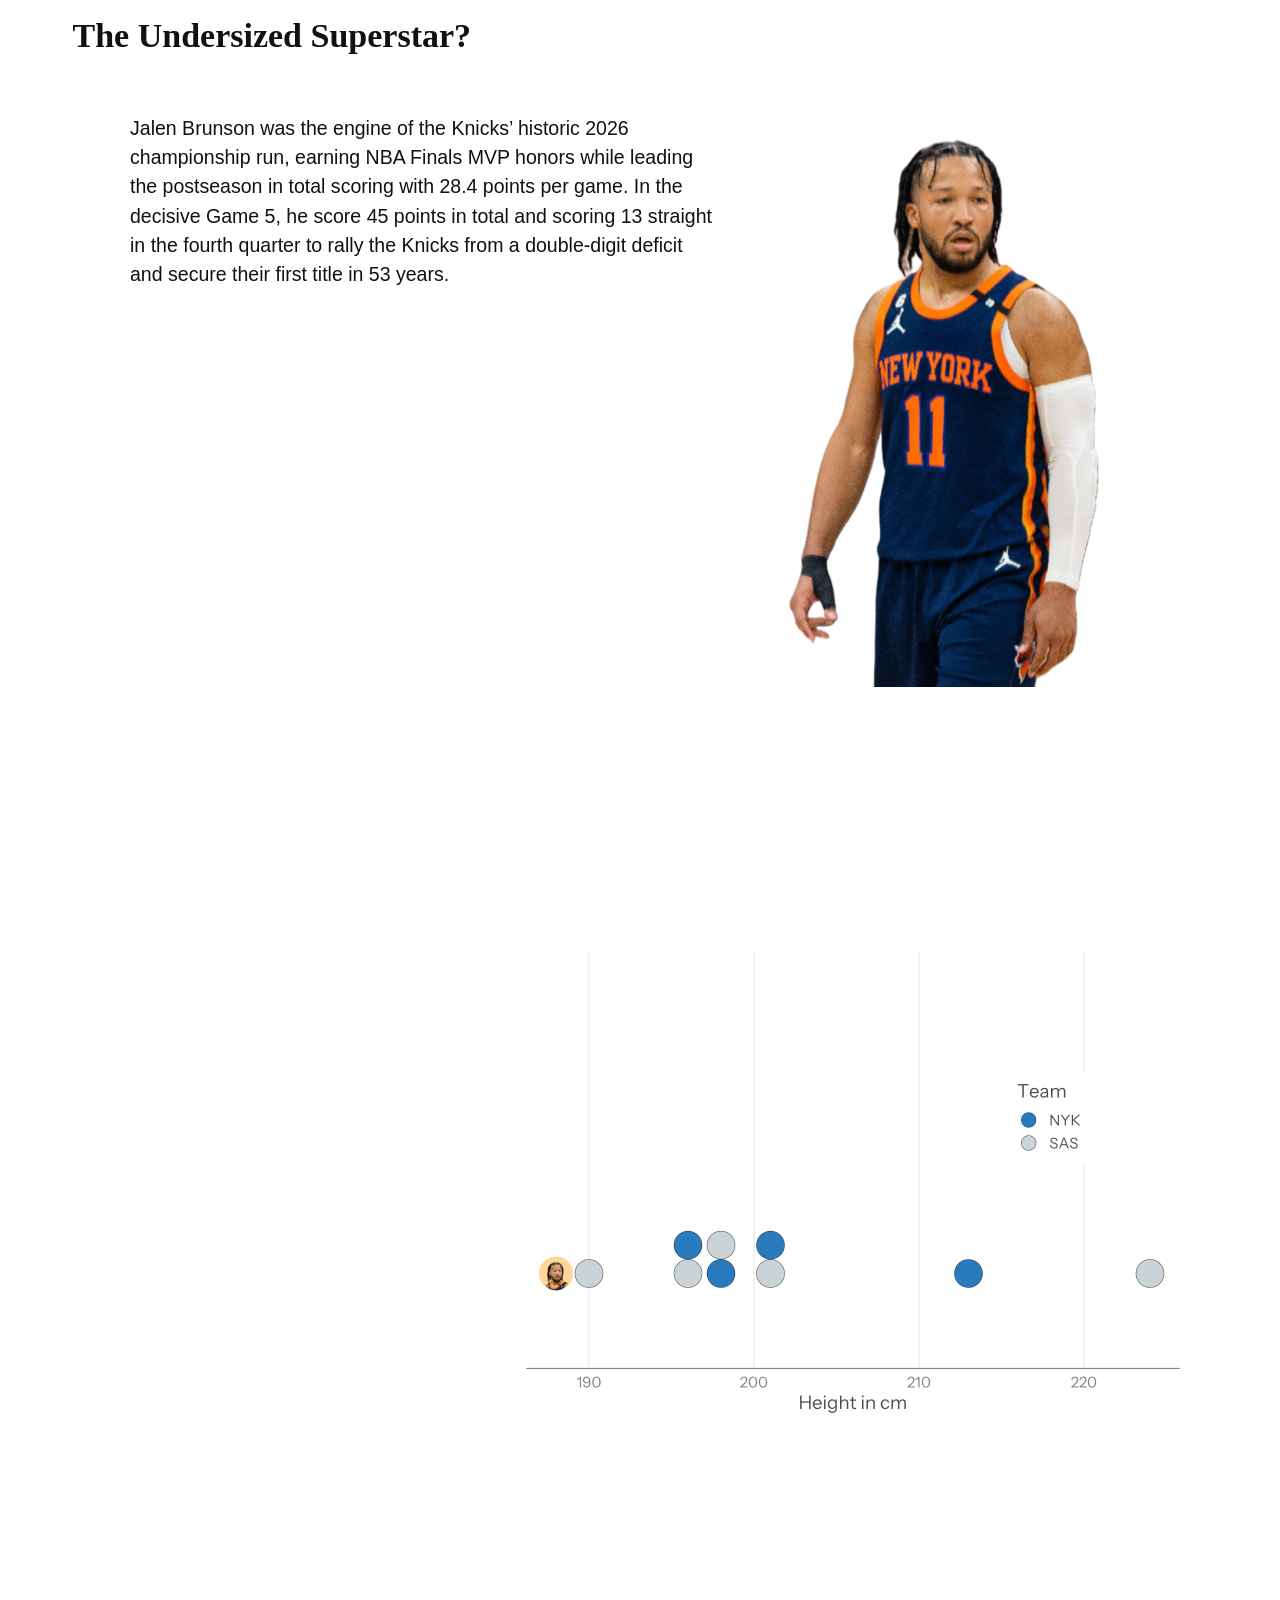
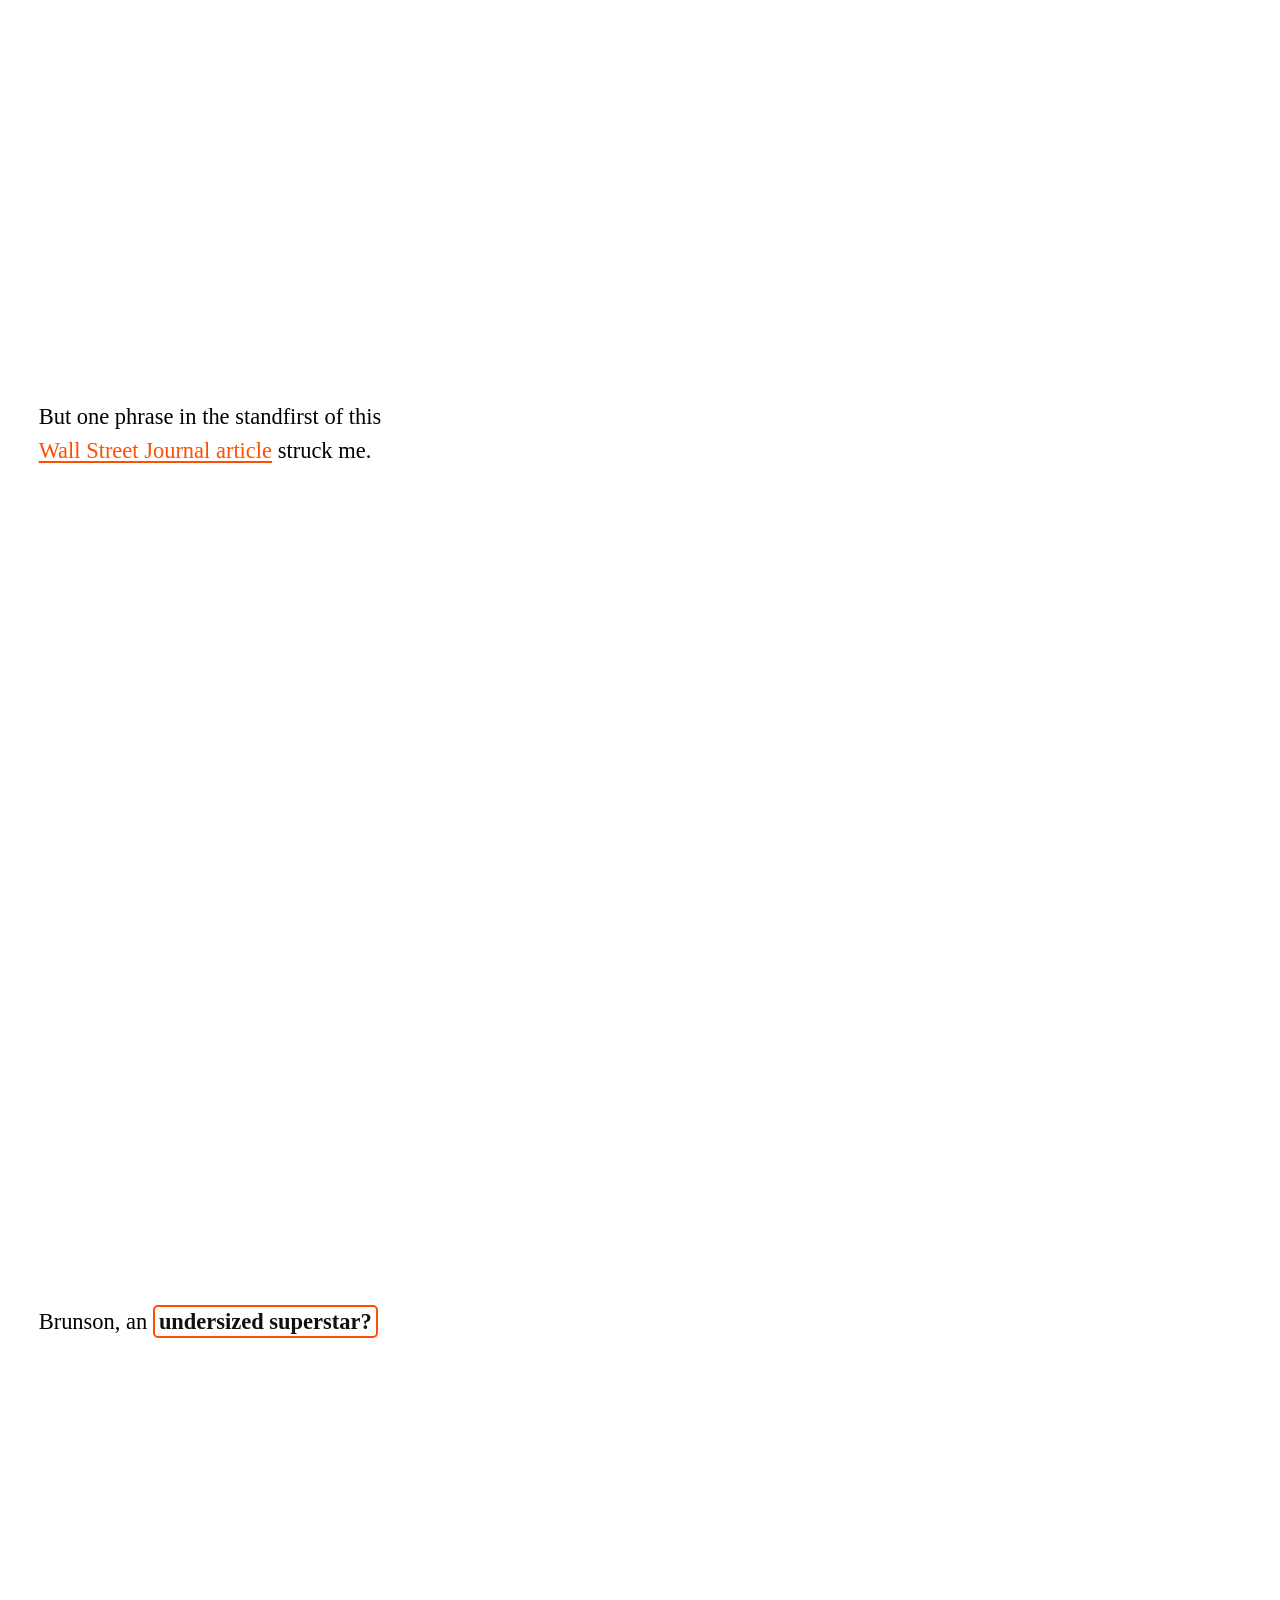
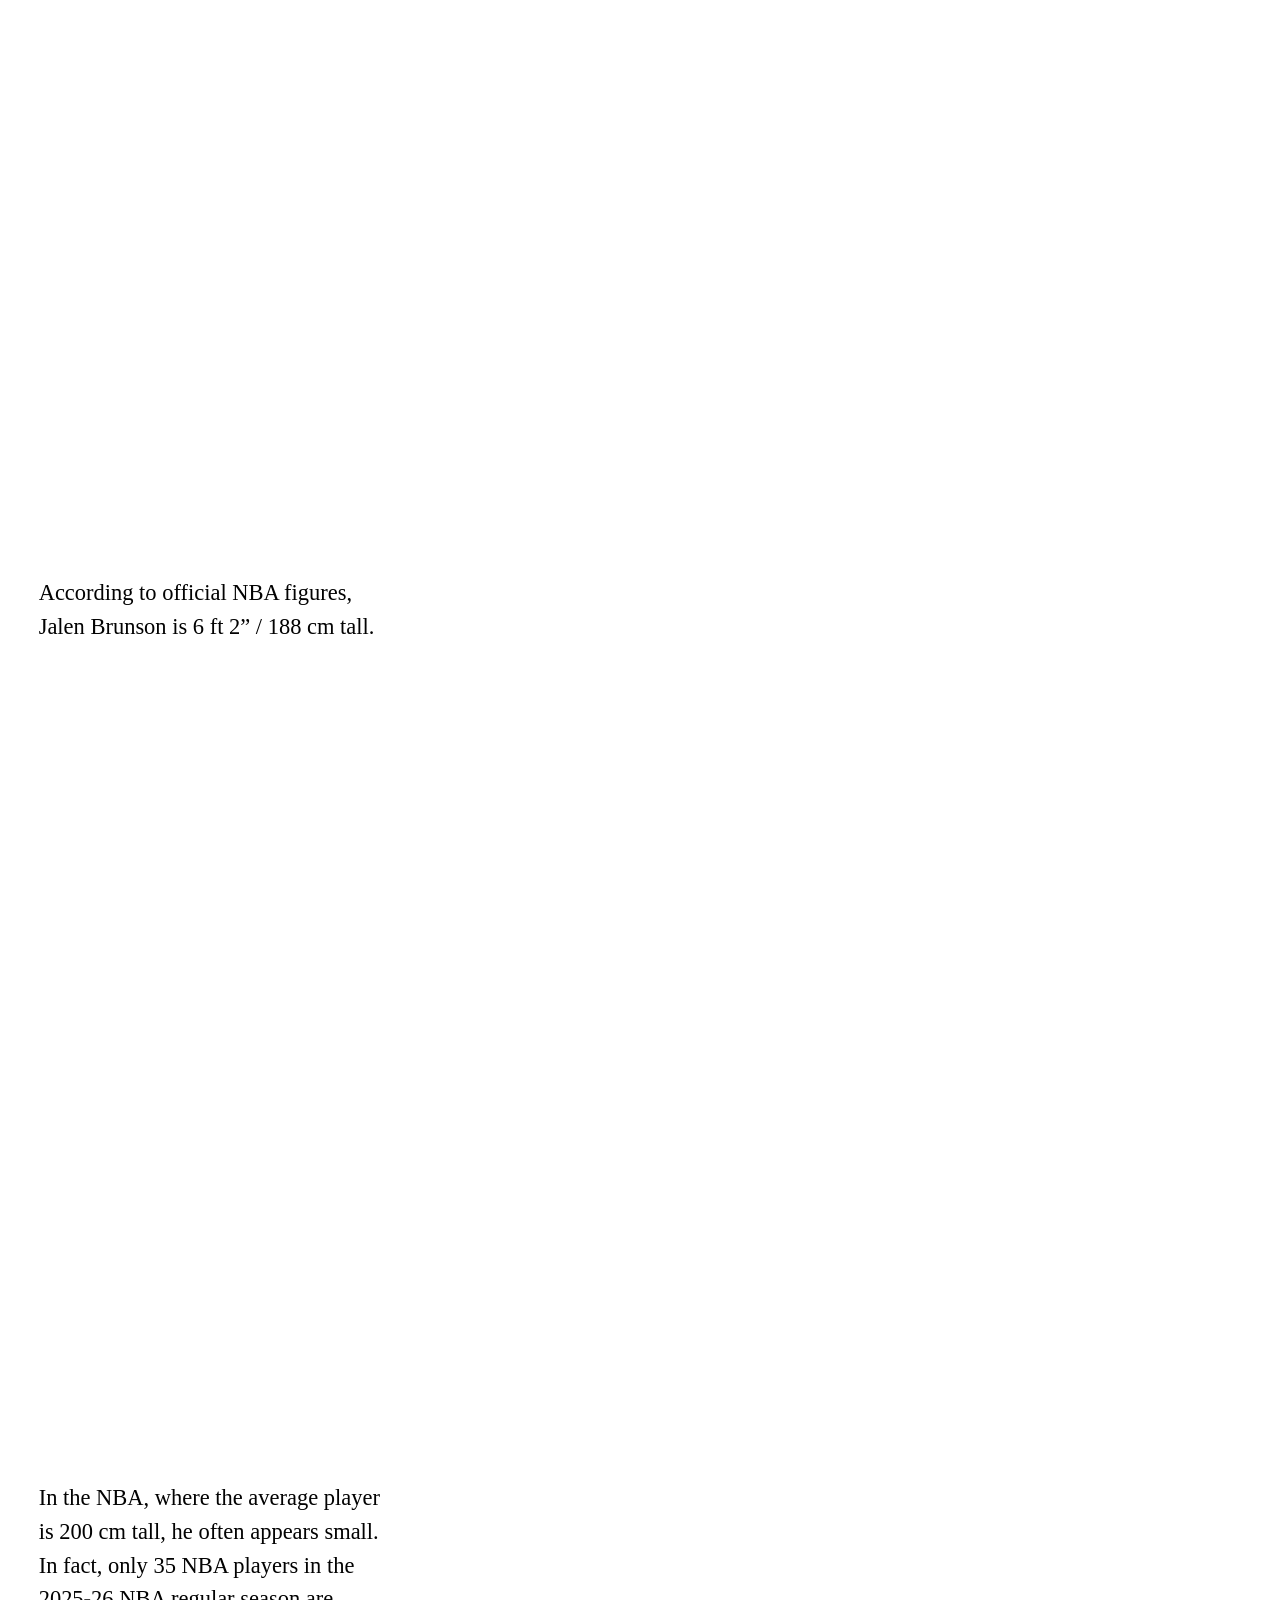
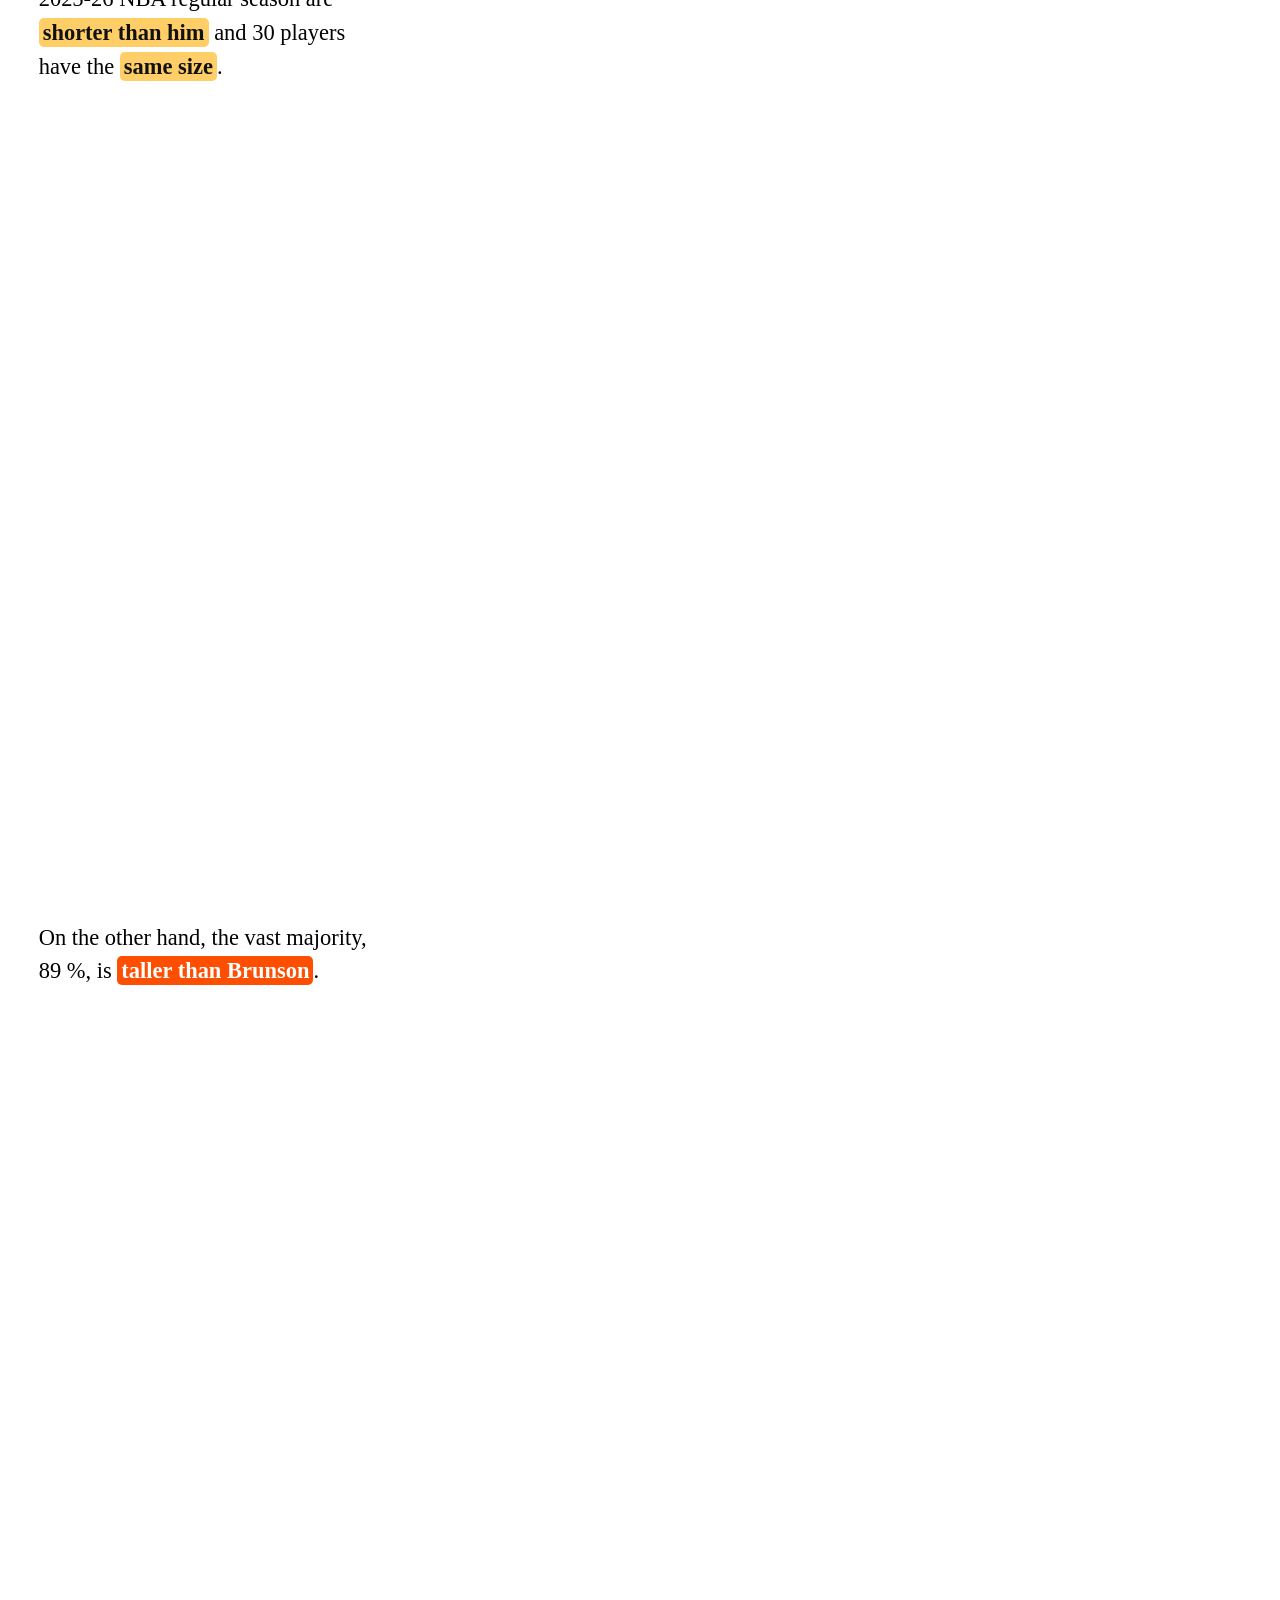
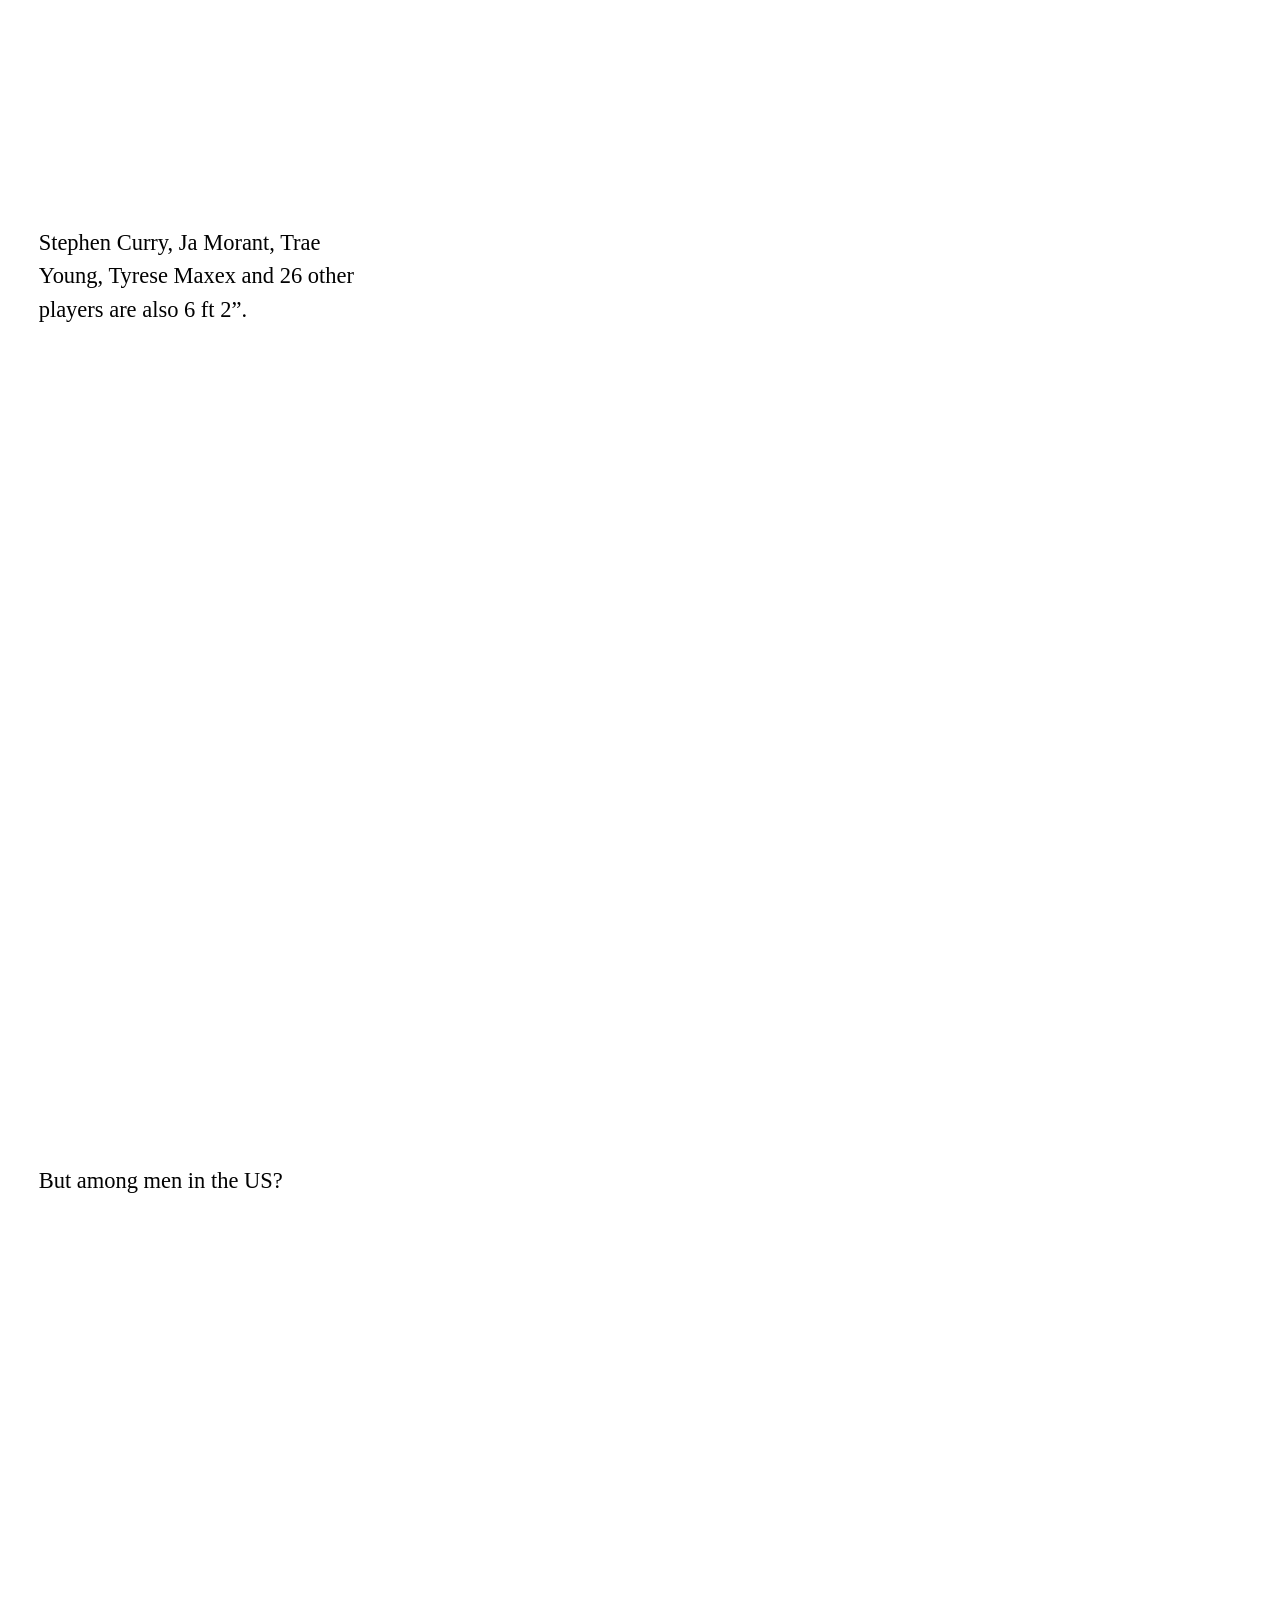
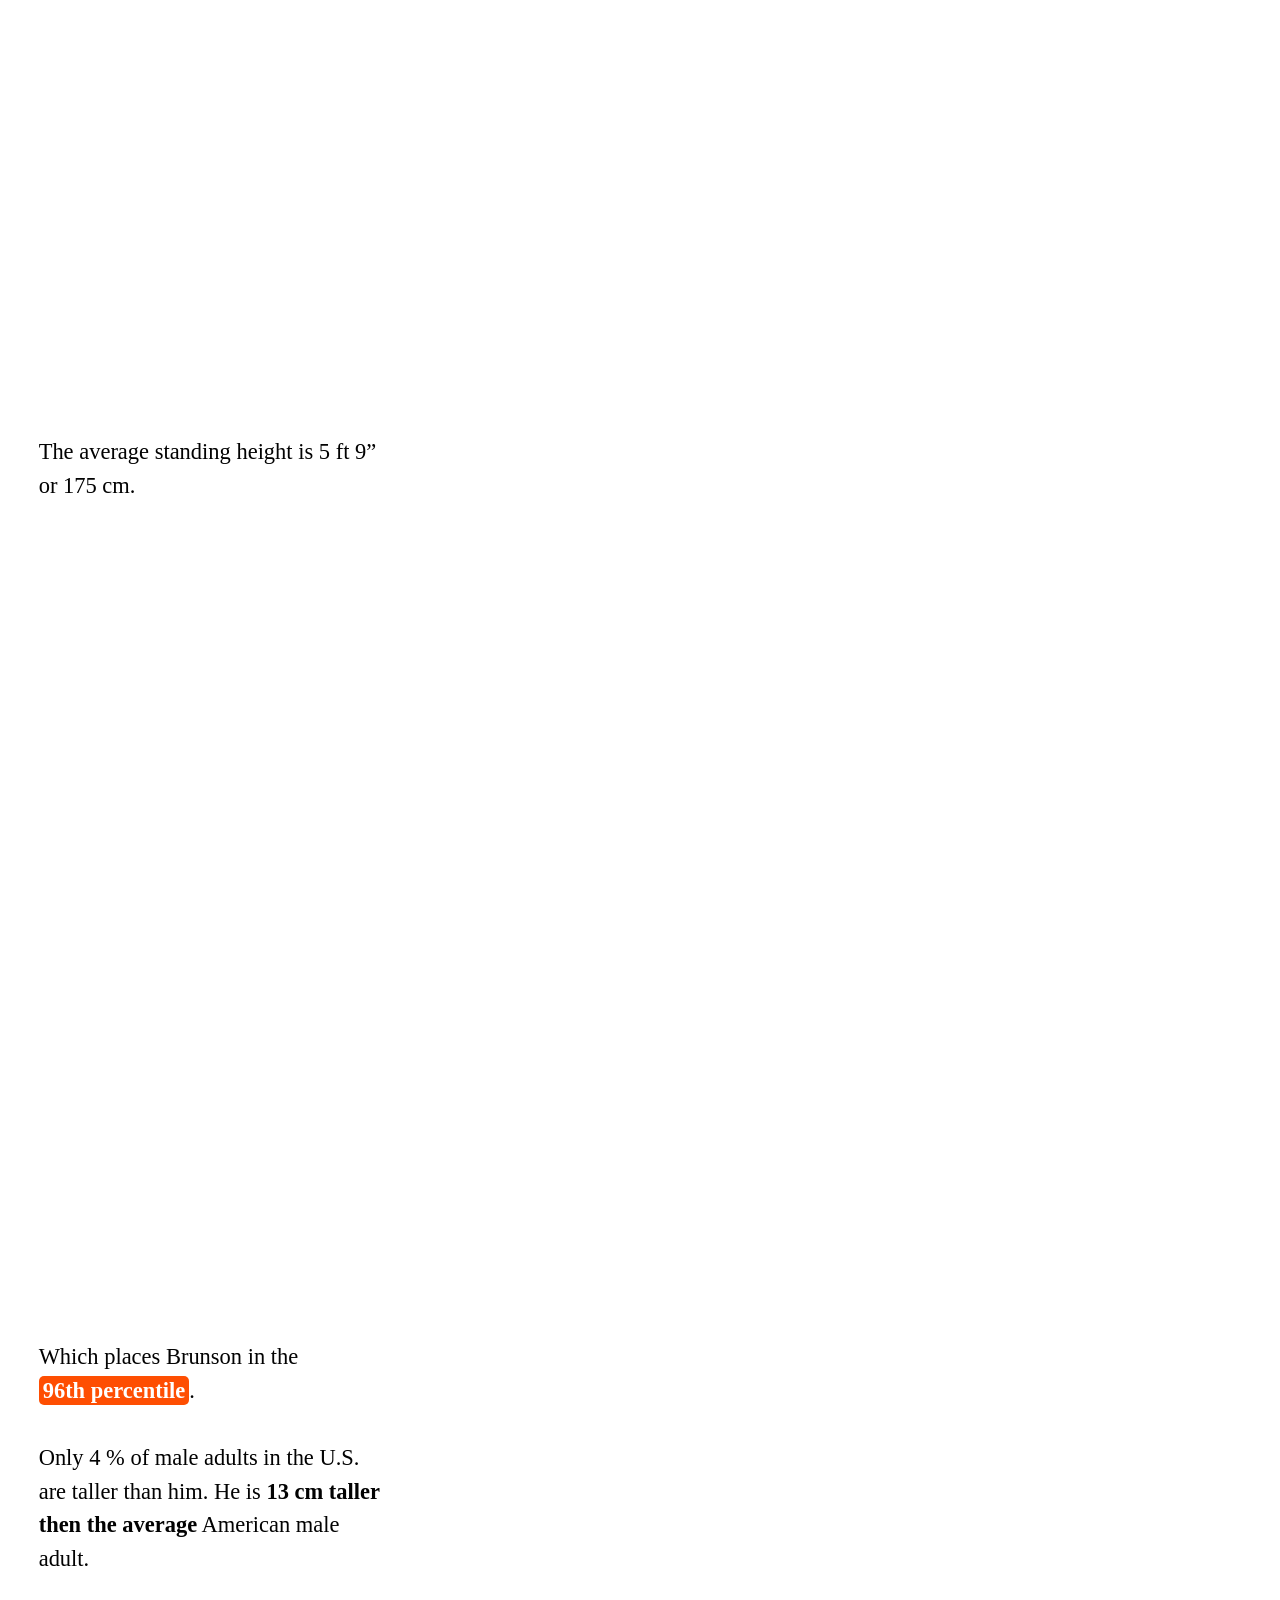
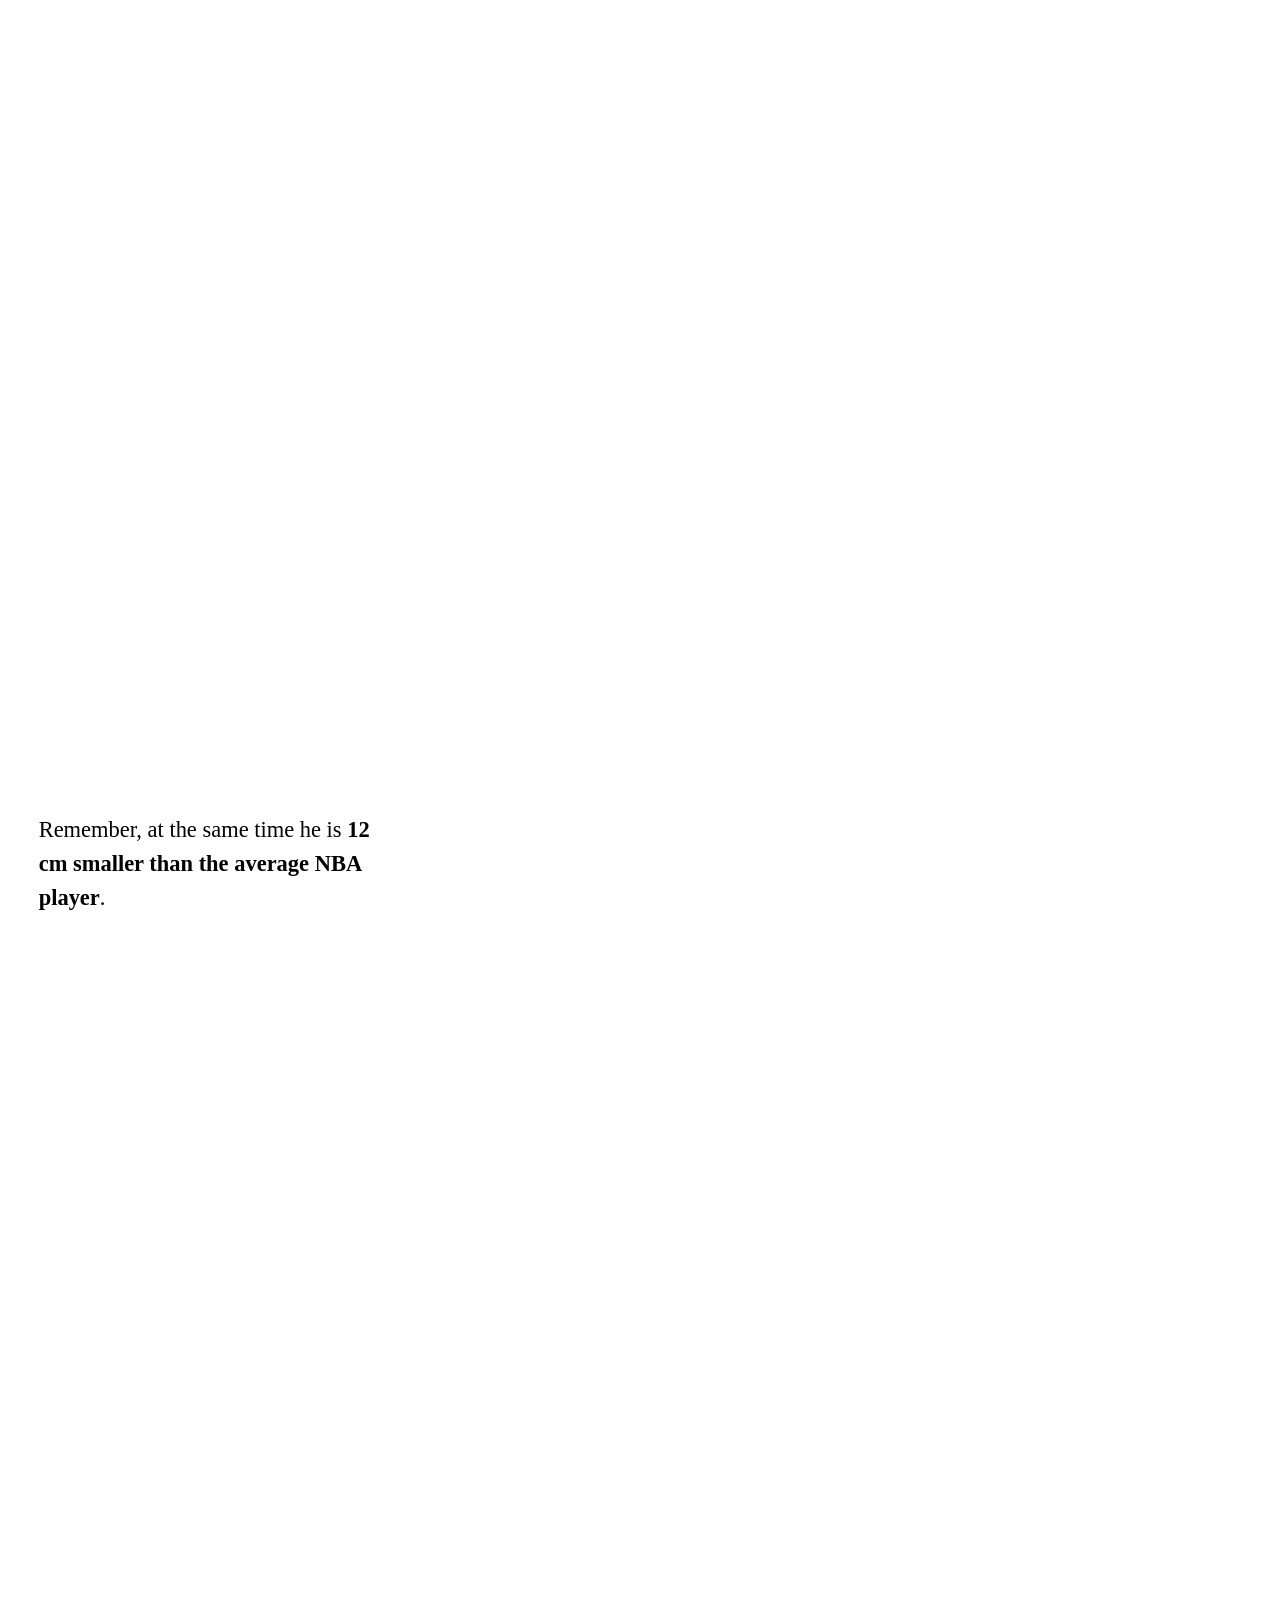
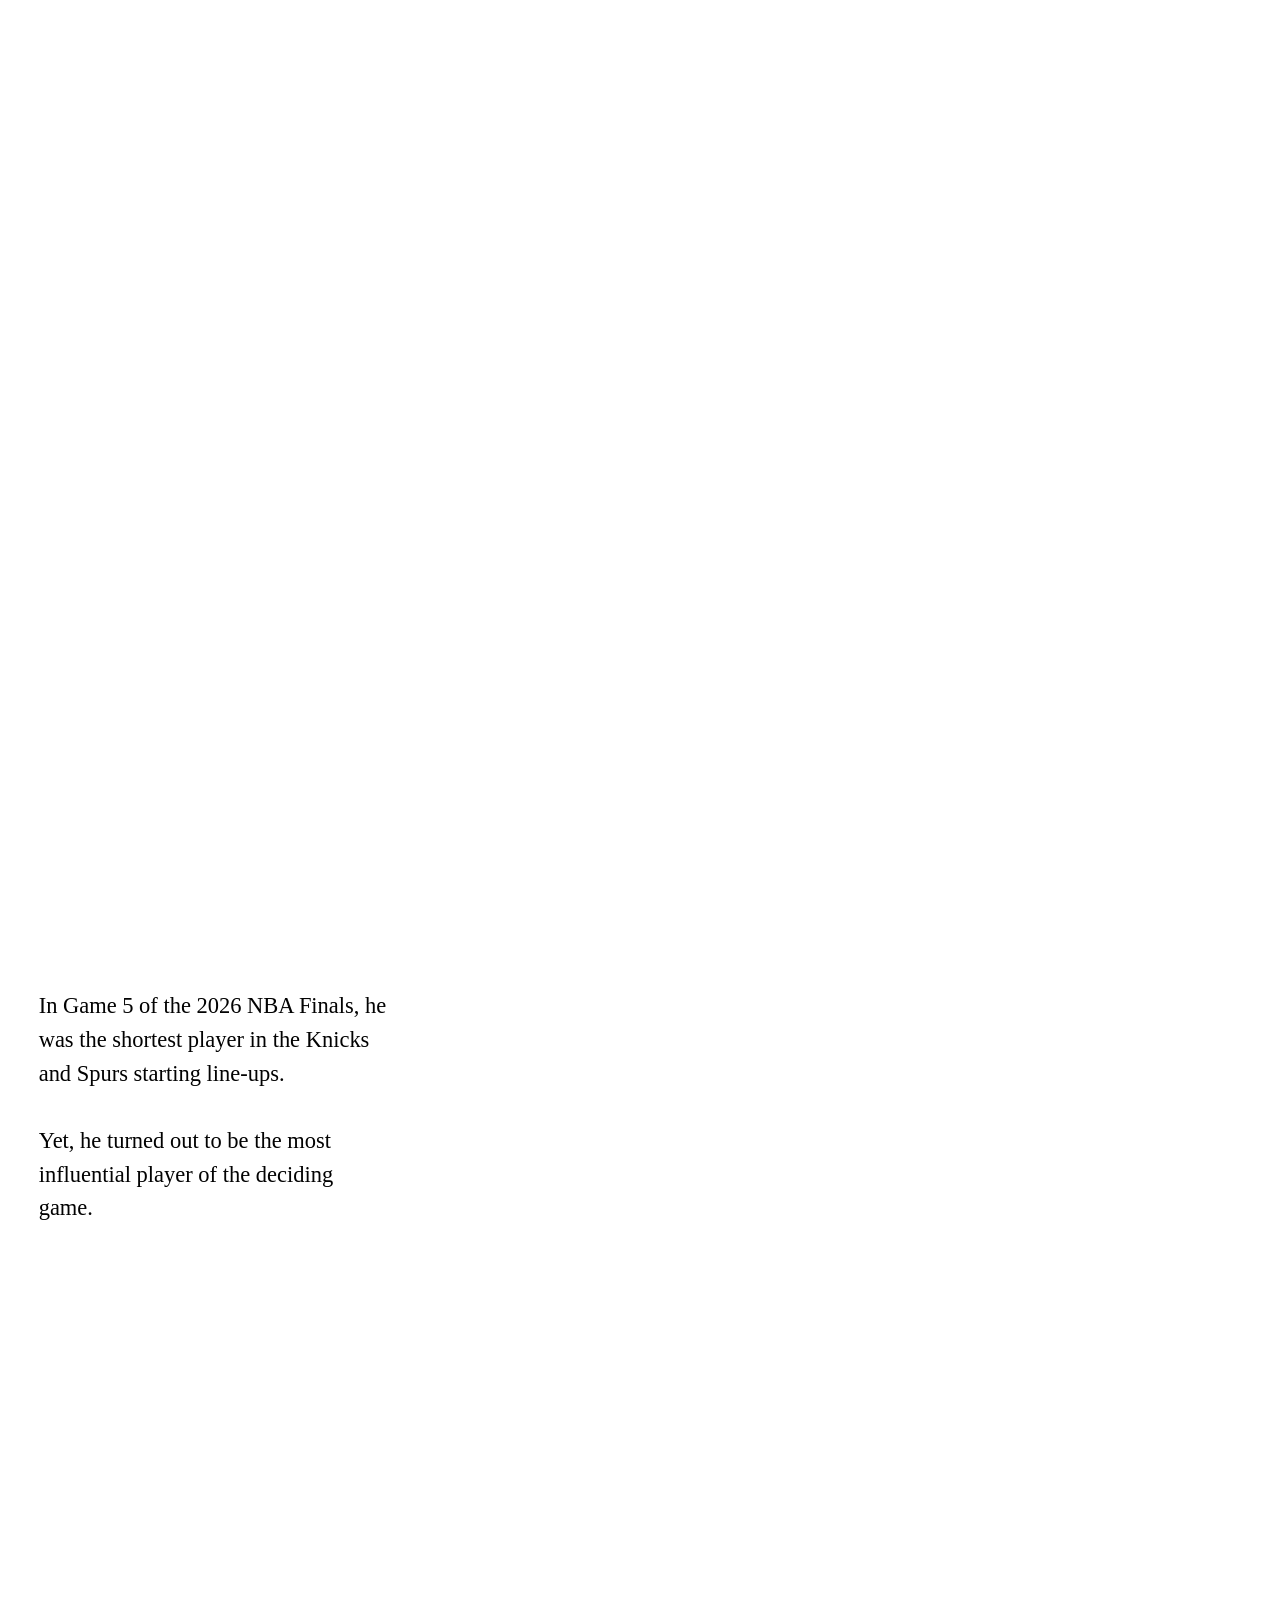
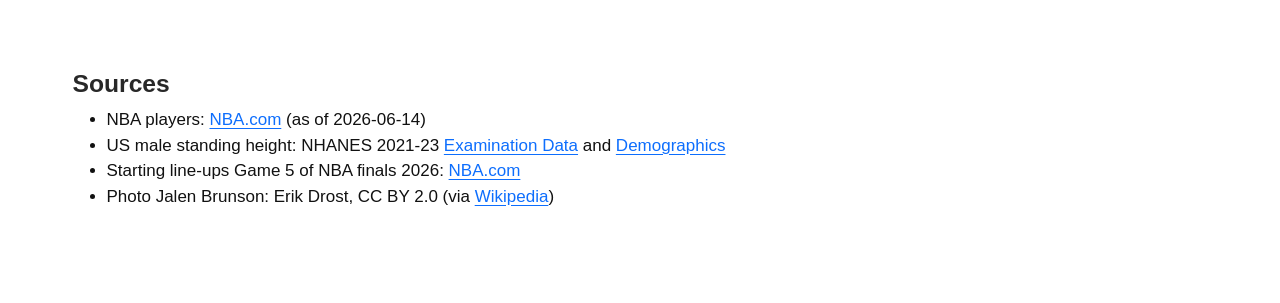
==== commit 2a6d0ae0: "increase font size in charts" ====
--- a/index.html
+++ b/index.html
@@ -56,10 +56,10 @@
       <style>
         :root {
           --cr-narrative-text-color-overlay: black;
---cr-narrative-border-radius: 5px;
---cr-section-background-color: #FFFFFF;
 --cr-narrative-font-family: Instrument Sans;
 --cr-narrative-background-color-overlay: #FFFFFFF2;
+--cr-section-background-color: #FFFFFF;
+--cr-narrative-border-radius: 5px;
         }
       </style>
     
--- a/css/styles.css
+++ b/css/styles.css
@@ -80,4 +80,32 @@
 
 p > a {
   color: var(--color-orange)
+}
+
+
+@media (max-width: 768px) {
+  body {
+    font-size: 1.1em;
+  }
+
+  p {
+    font-size: 1.4em;
+  }
+
+  .container {
+    flex-direction: column;
+    padding: 20px;
+    gap: 20px;
+  }
+
+  .text-column,
+  .image-column {
+    flex: none;
+    width: 100%;
+  }
+
+  .image-column img {
+    width: 100%;
+    max-width: 100%;
+  }
 }
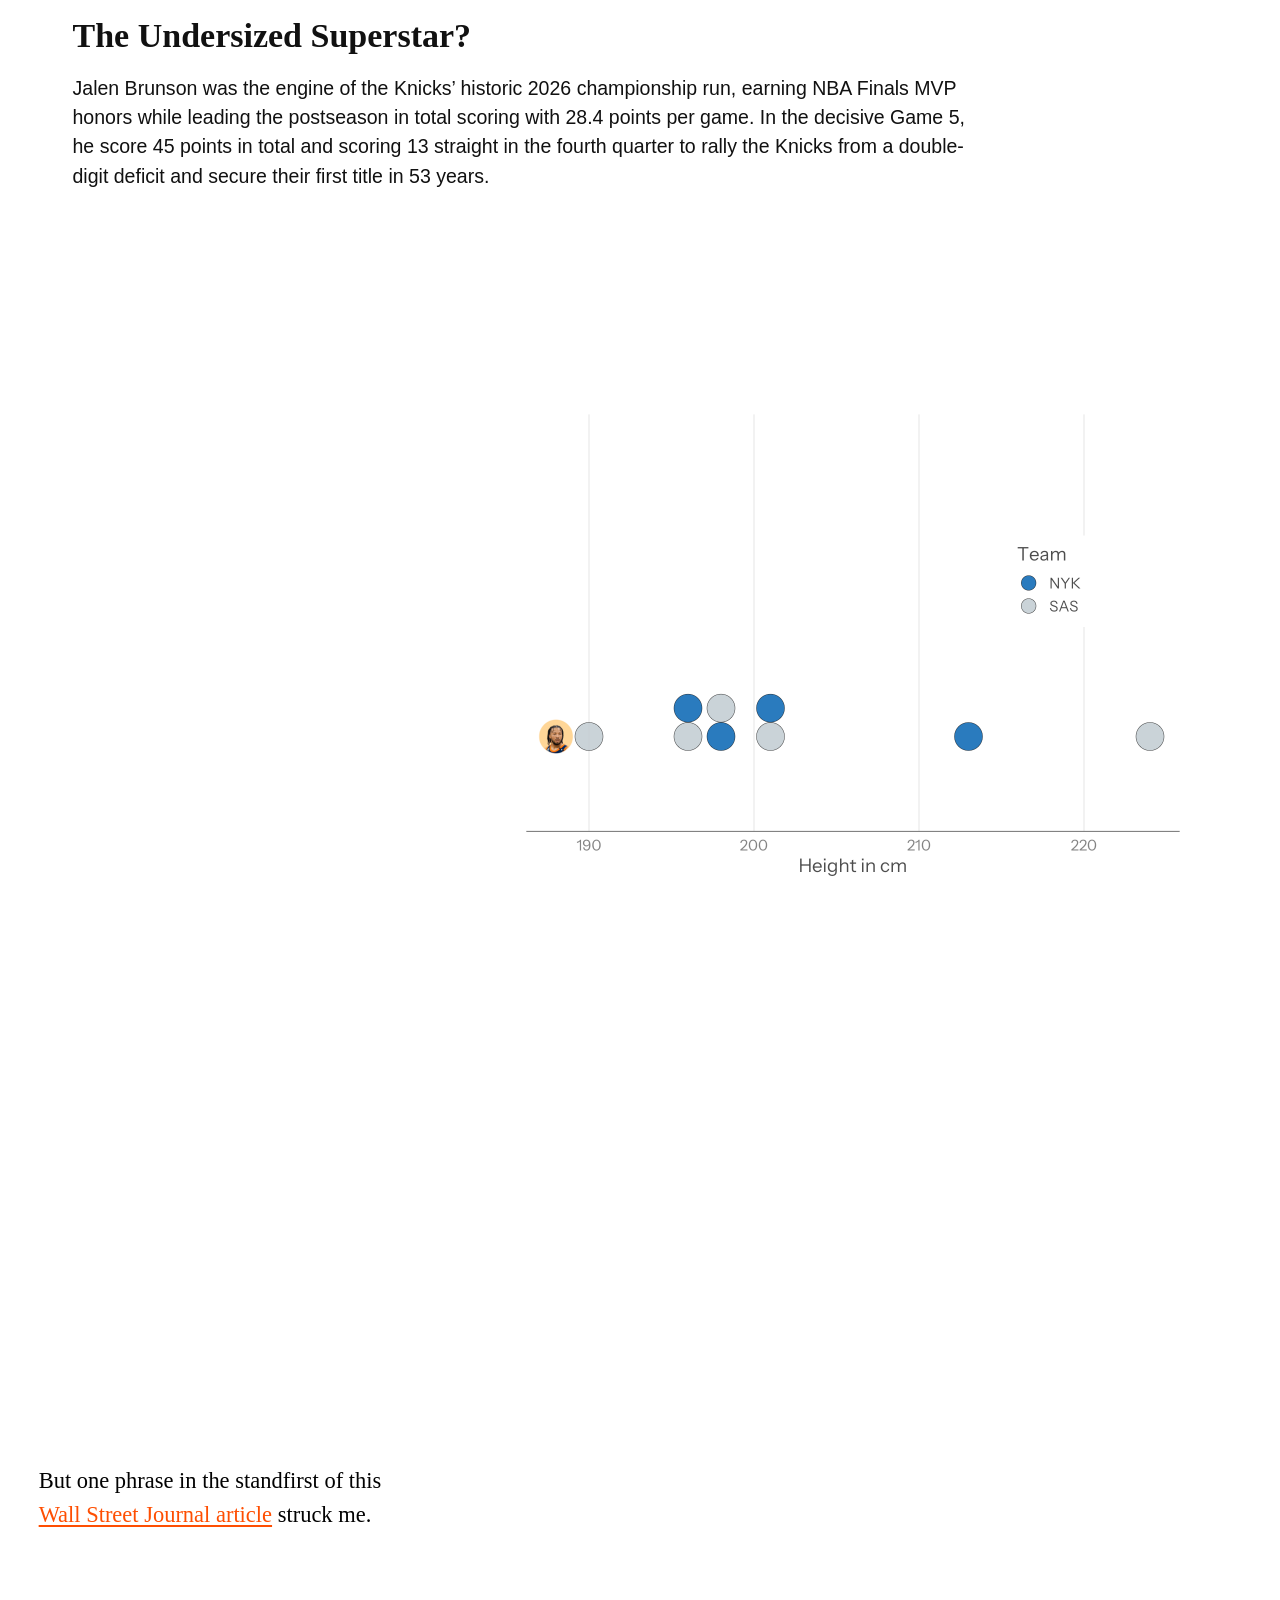
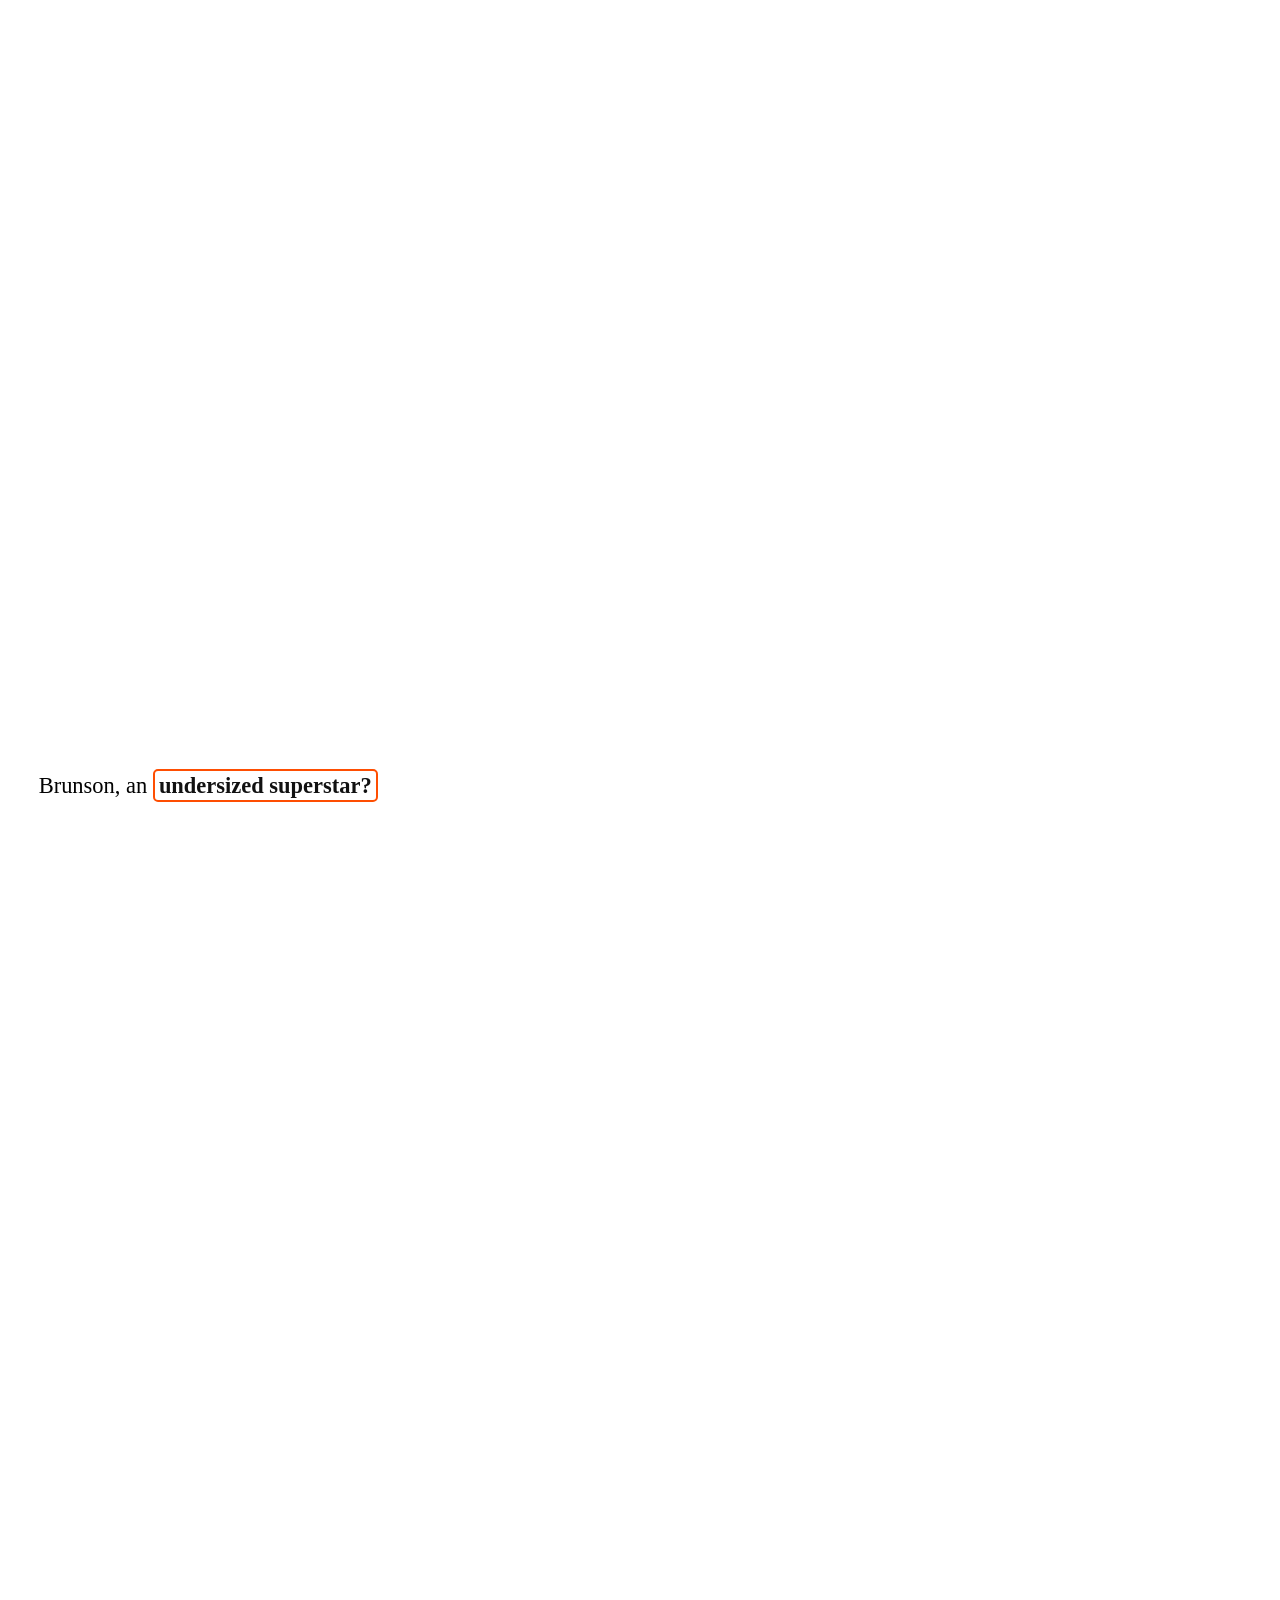
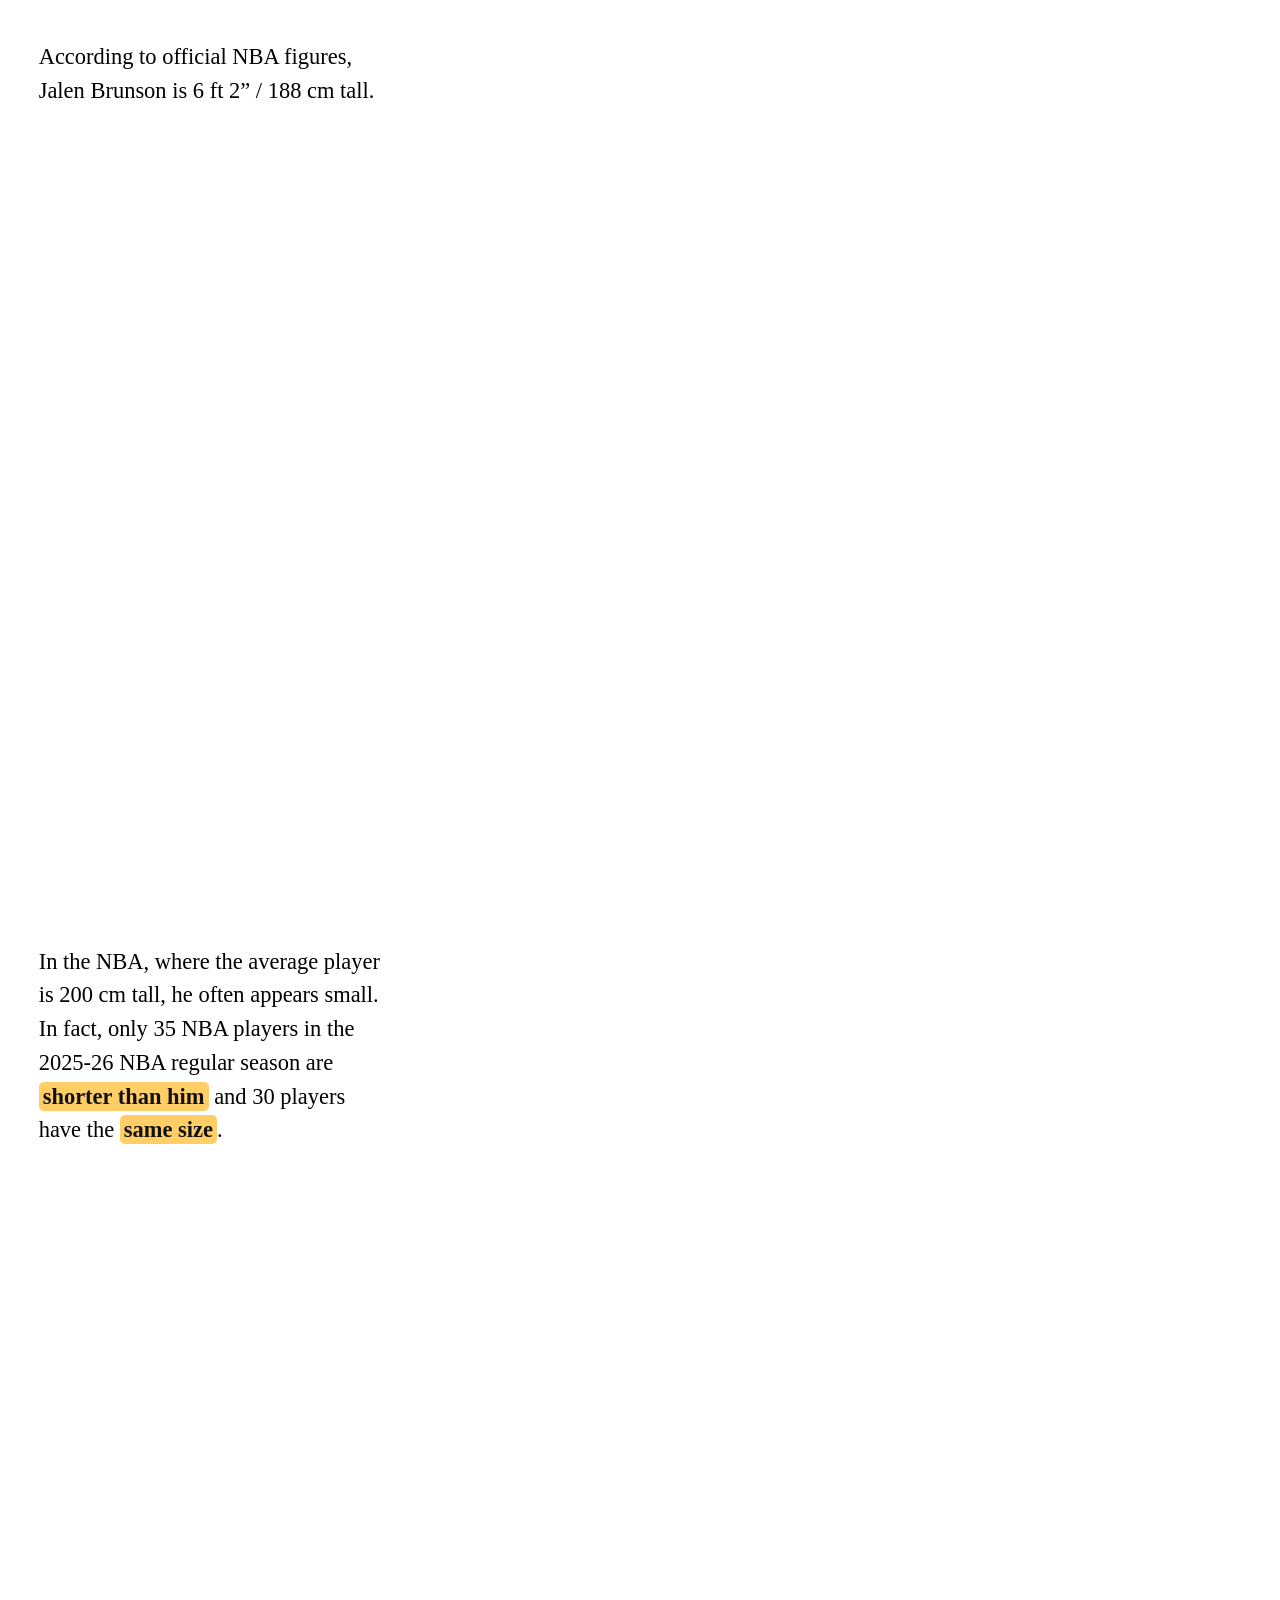
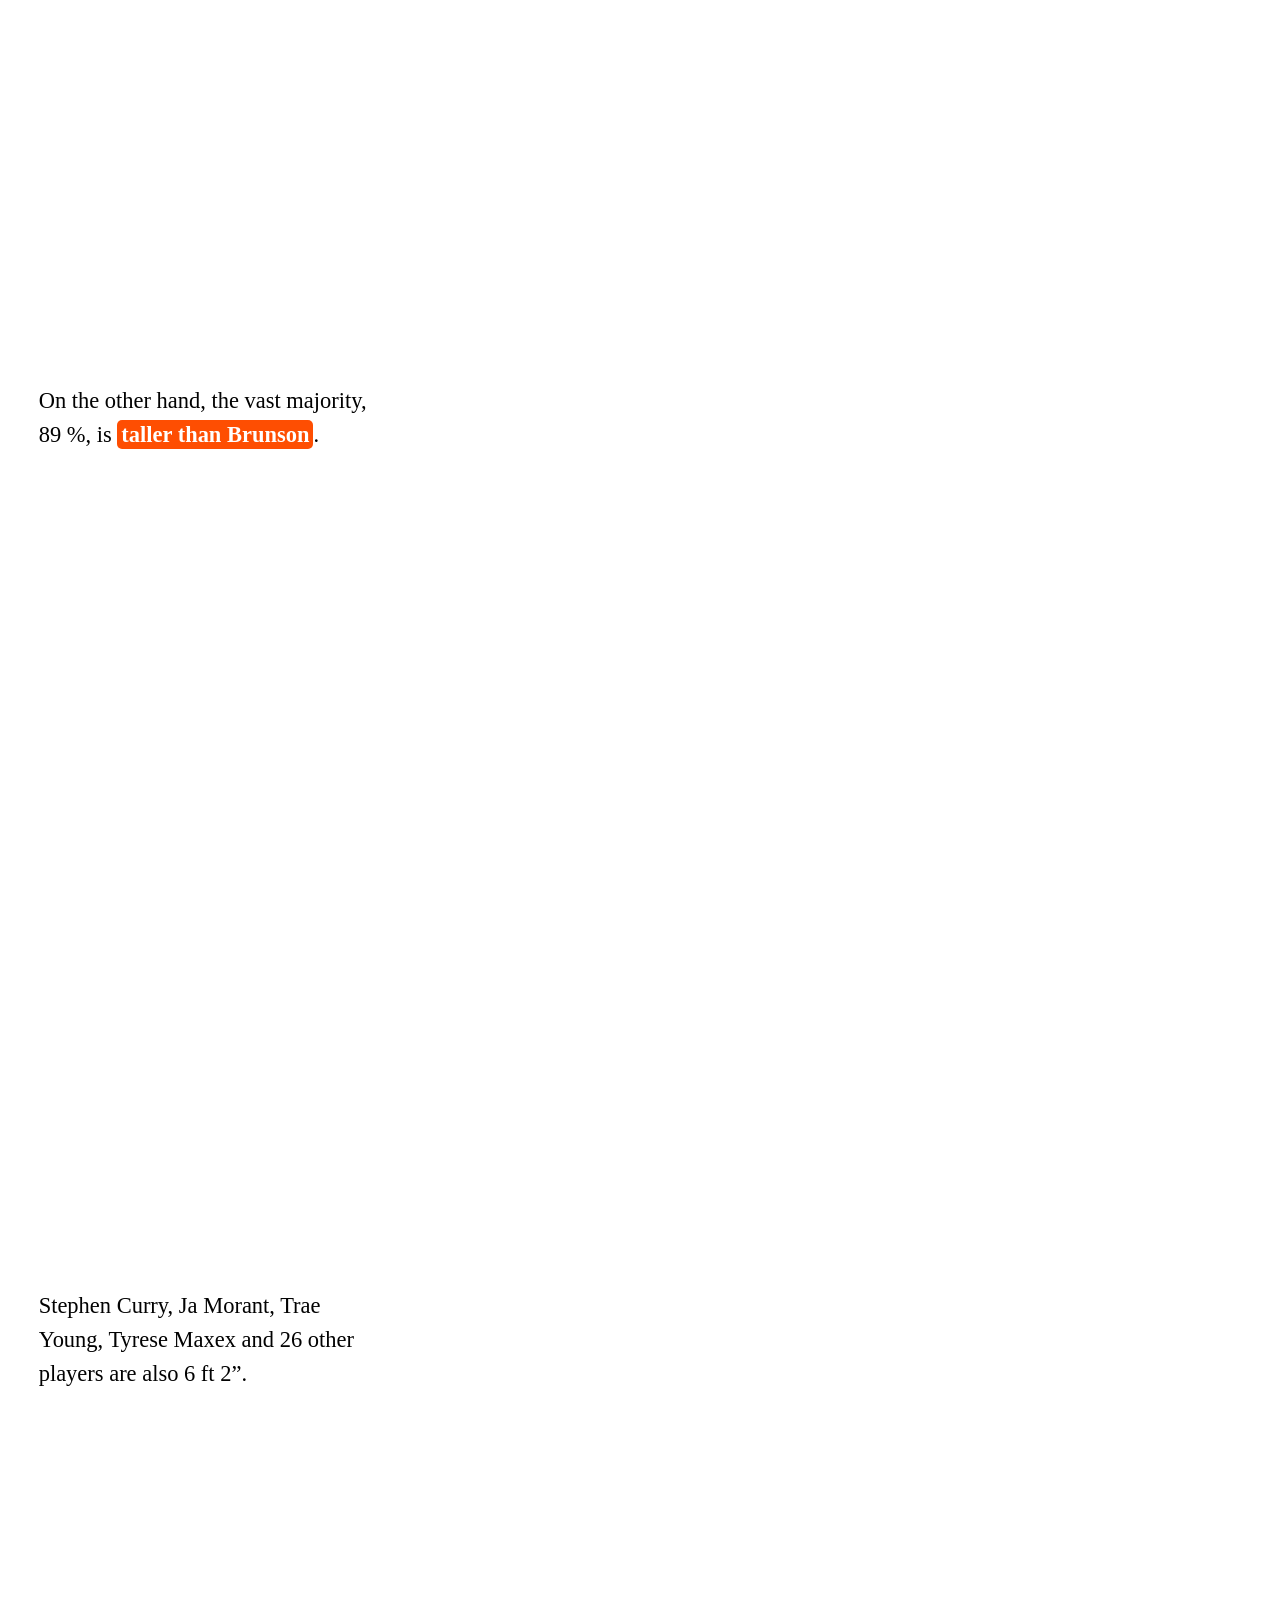
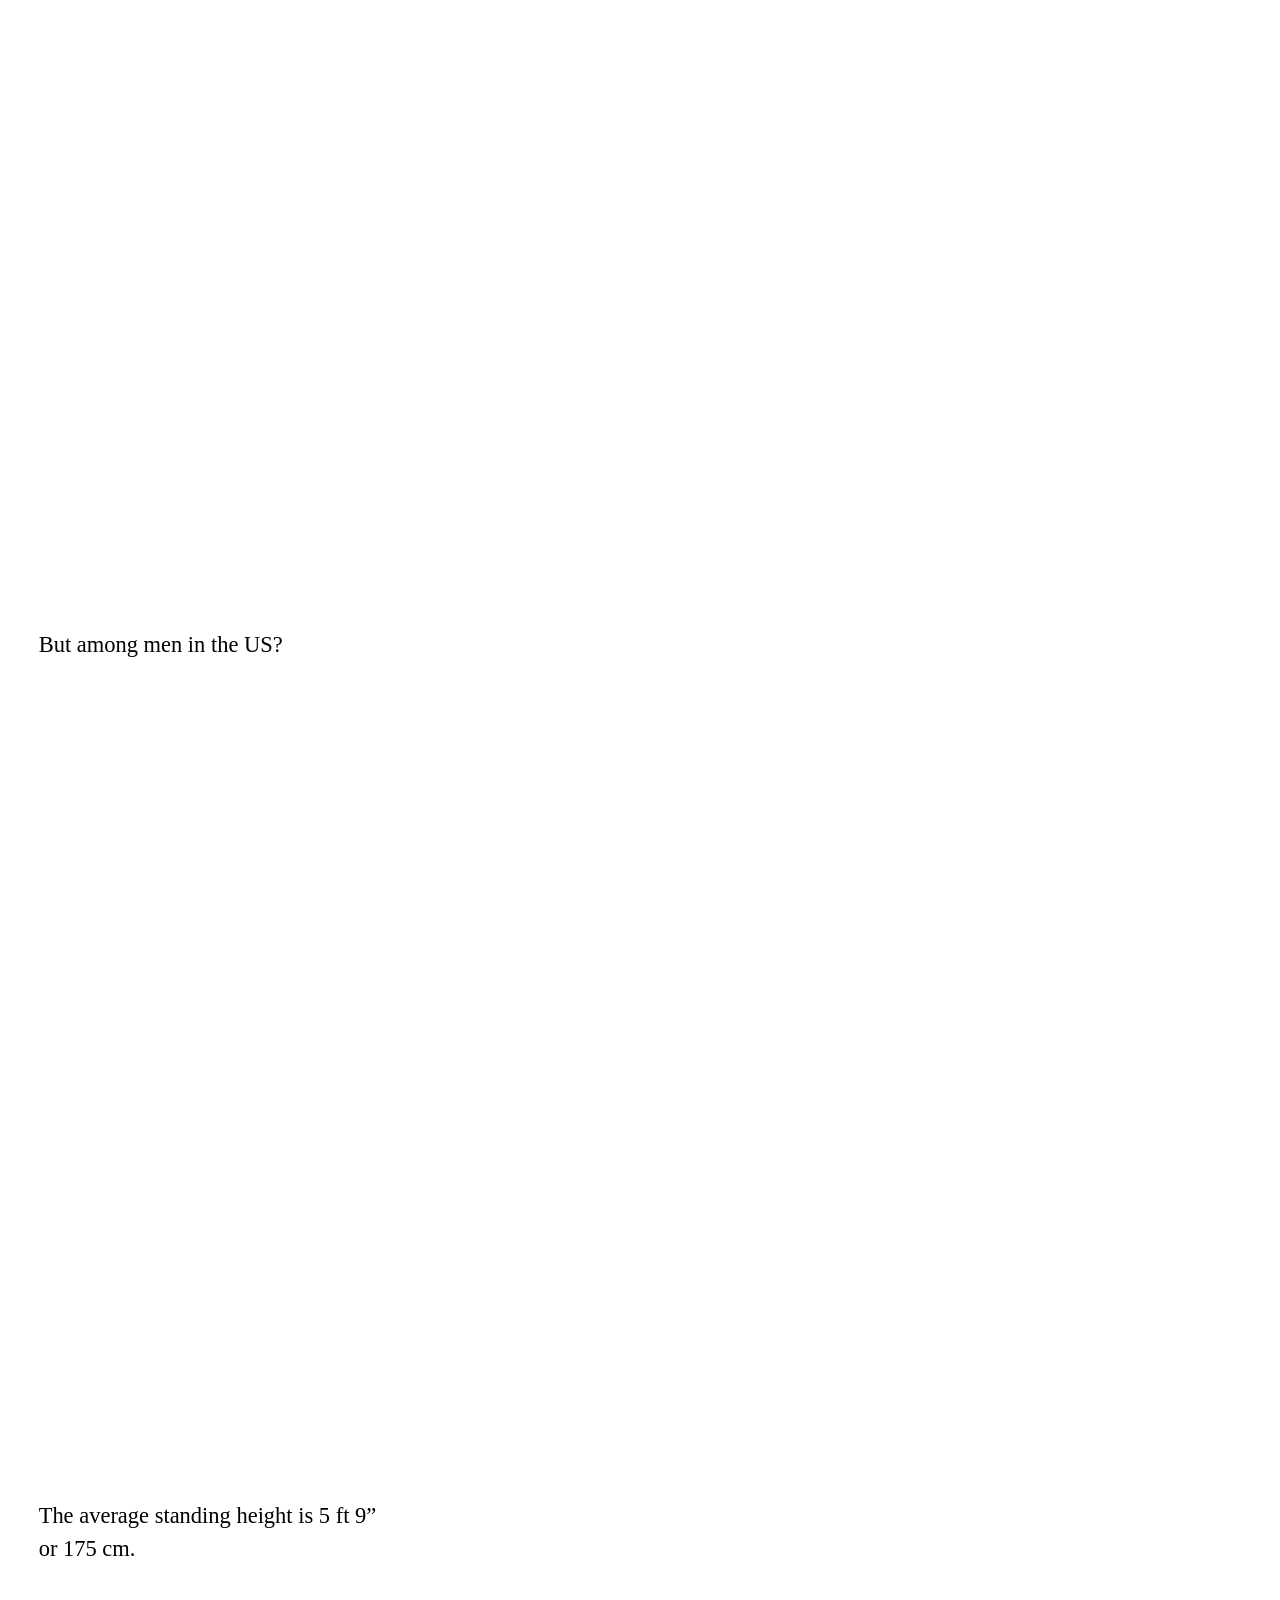
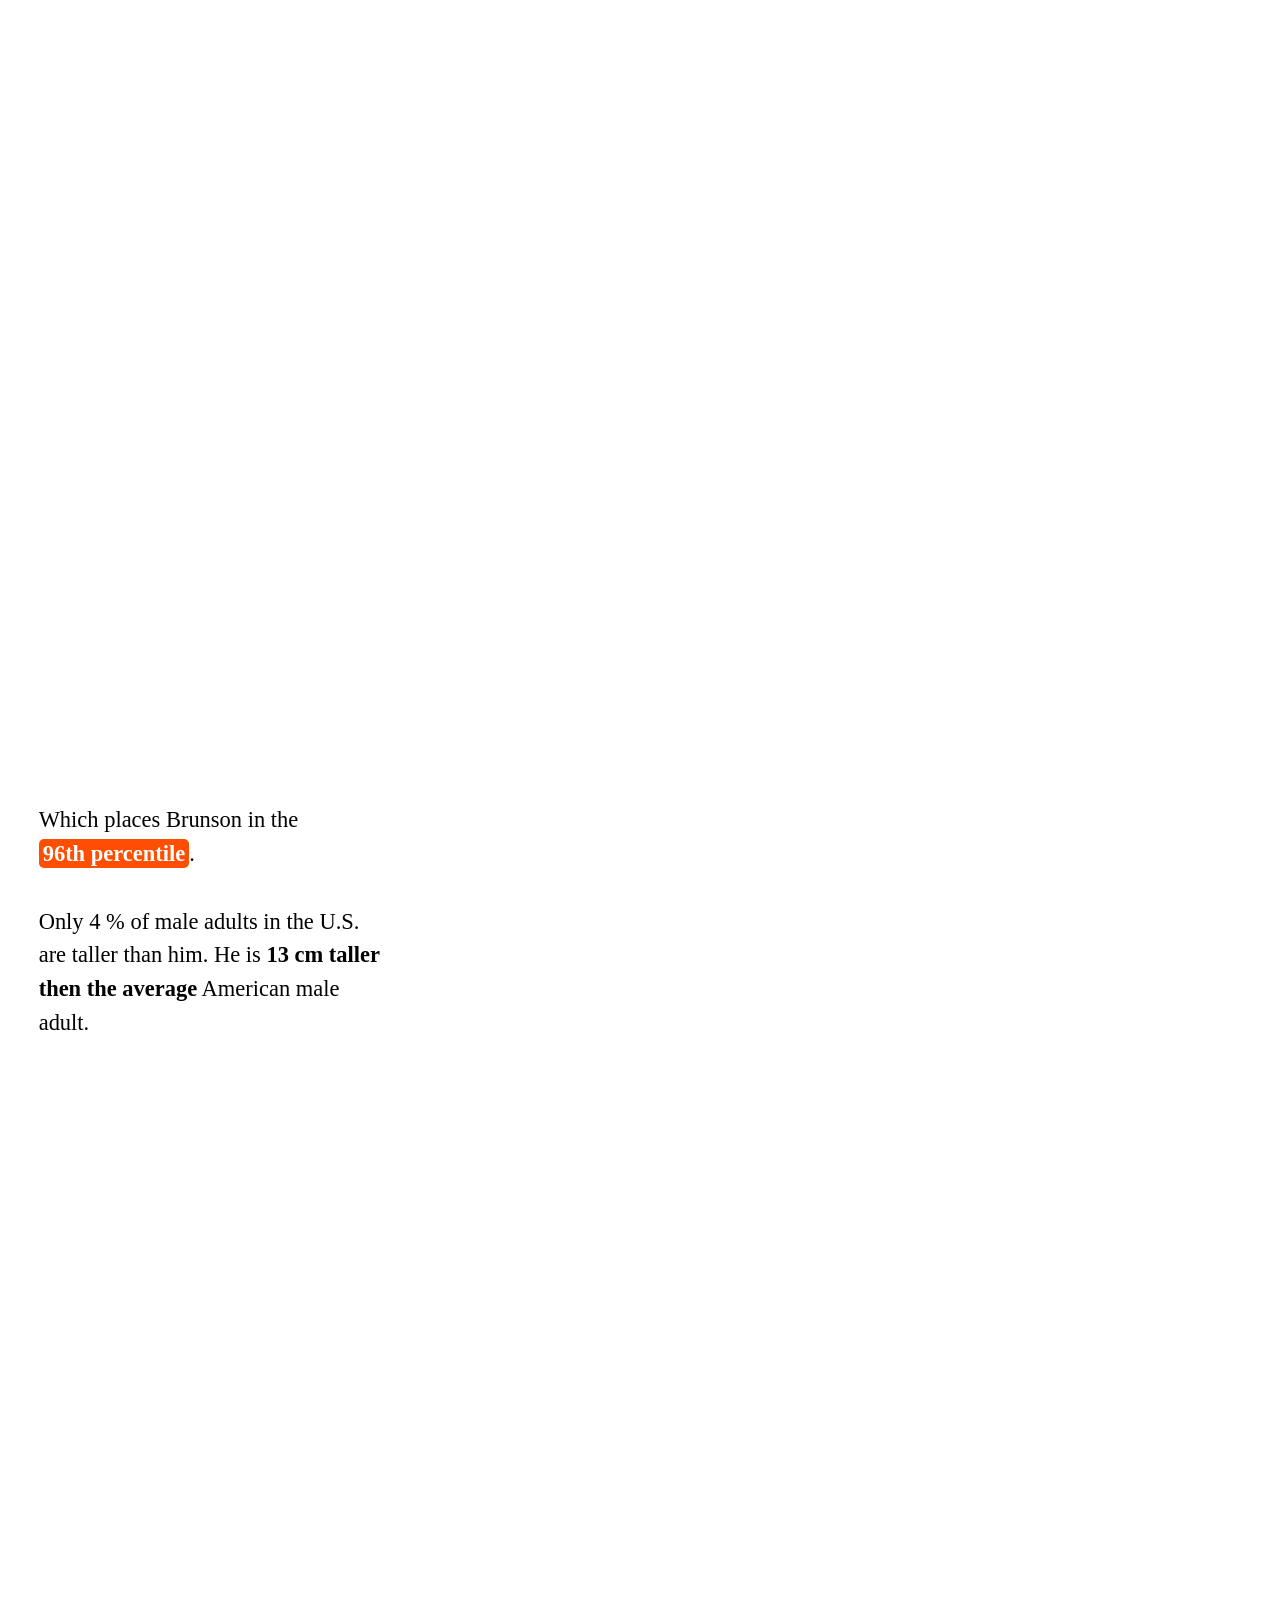
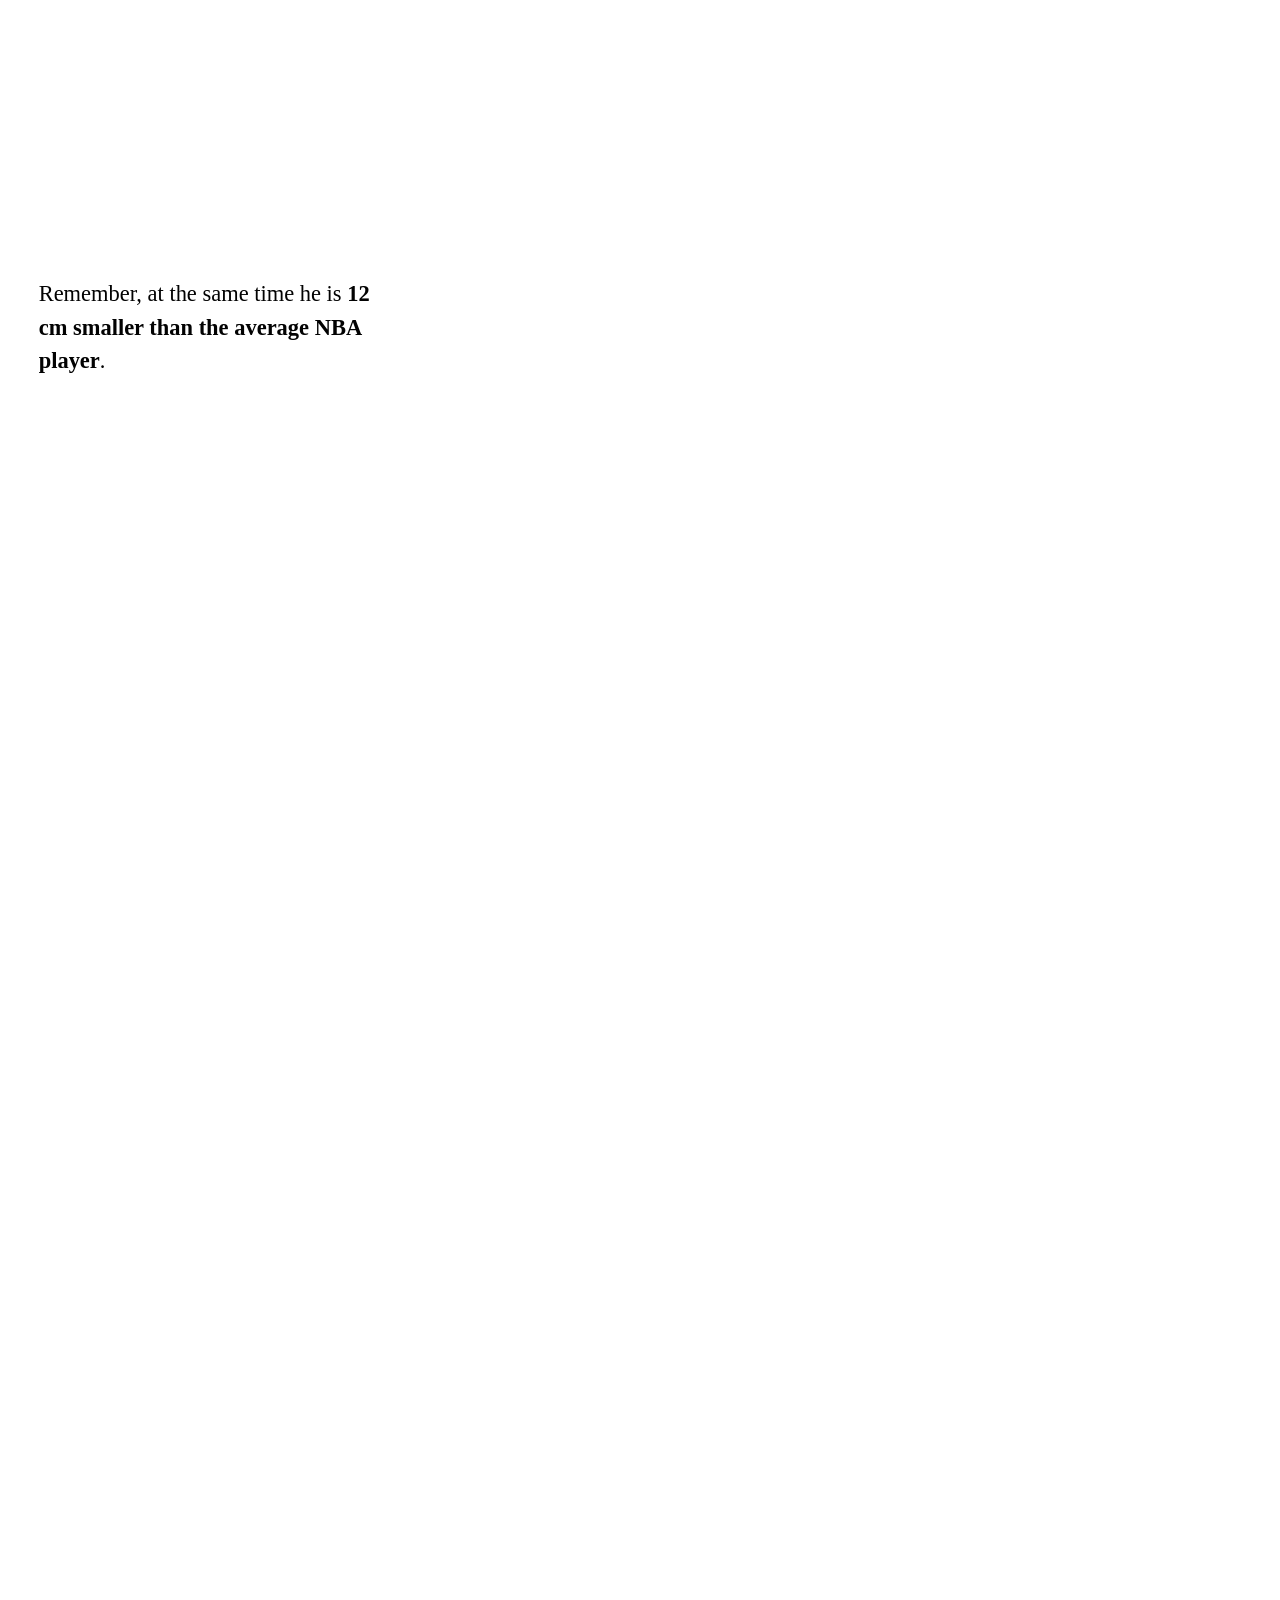
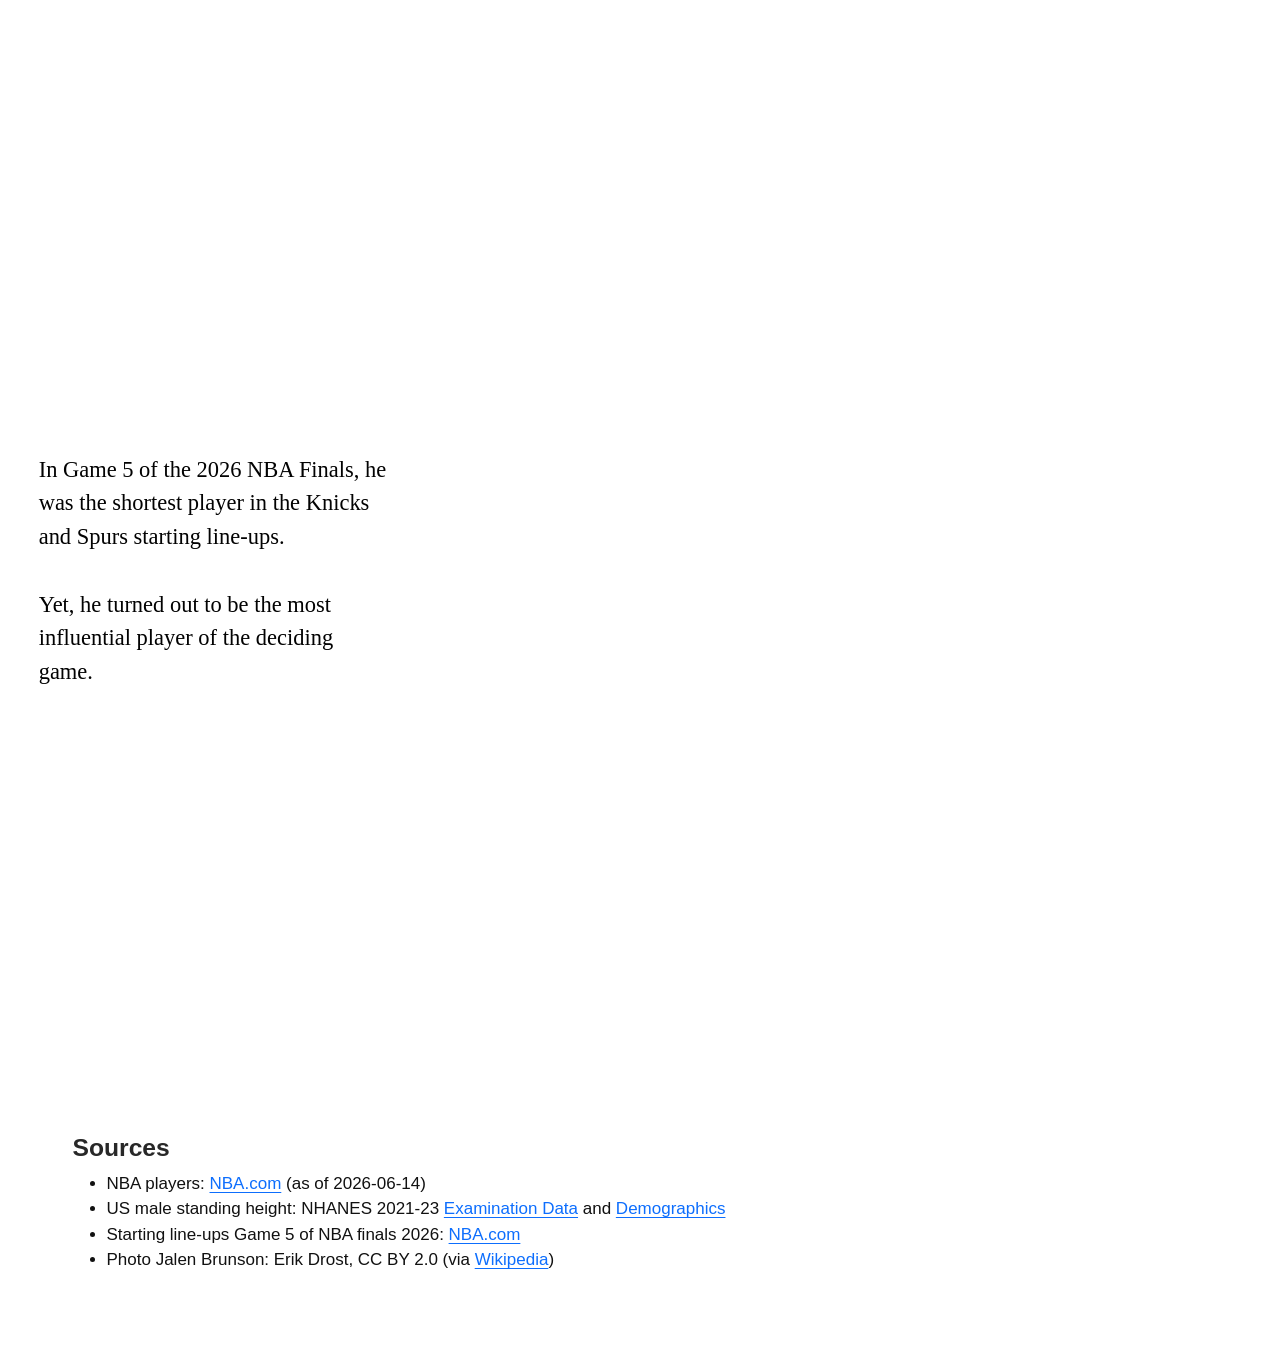
==== commit f6d94eda: "remove hero image" ====
--- a/index.html
+++ b/index.html
@@ -56,10 +56,10 @@
       <style>
         :root {
           --cr-narrative-text-color-overlay: black;
+--cr-narrative-border-radius: 5px;
 --cr-narrative-font-family: Instrument Sans;
 --cr-narrative-background-color-overlay: #FFFFFFF2;
 --cr-section-background-color: #FFFFFF;
---cr-narrative-border-radius: 5px;
         }
       </style>
     
@@ -83,14 +83,7 @@
 </header>
 
 
-<div class="container">
-<div class="text-column">
 <p>Jalen Brunson was the engine of the Knicks’ historic 2026 championship run, earning NBA Finals MVP honors while leading the postseason in total scoring with 28.4 points per game. In the decisive Game 5, he score 45 points in total and scoring 13 straight in the fourth quarter to rally the Knicks from a double-digit deficit and secure their first title in 53 years.</p>
-</div>
-<div class="image-column">
-<p><img src="media/brunson-free.png" alt="Jalen Brunson, a basketball professional, in a NY Knicks jersey"></p>
-</div>
-</div>
 <div class="cr-section cr-column-screen sidebar-left">
 <div class="narrative-col">
 <div class="trigger">
--- a/css/styles.css
+++ b/css/styles.css
@@ -89,23 +89,6 @@
   }
 
   p {
-    font-size: 1.4em;
-  }
-
-  .container {
-    flex-direction: column;
-    padding: 20px;
-    gap: 20px;
-  }
-
-  .text-column,
-  .image-column {
-    flex: none;
-    width: 100%;
-  }
-
-  .image-column img {
-    width: 100%;
-    max-width: 100%;
+    font-size: 1.3em;
   }
 }
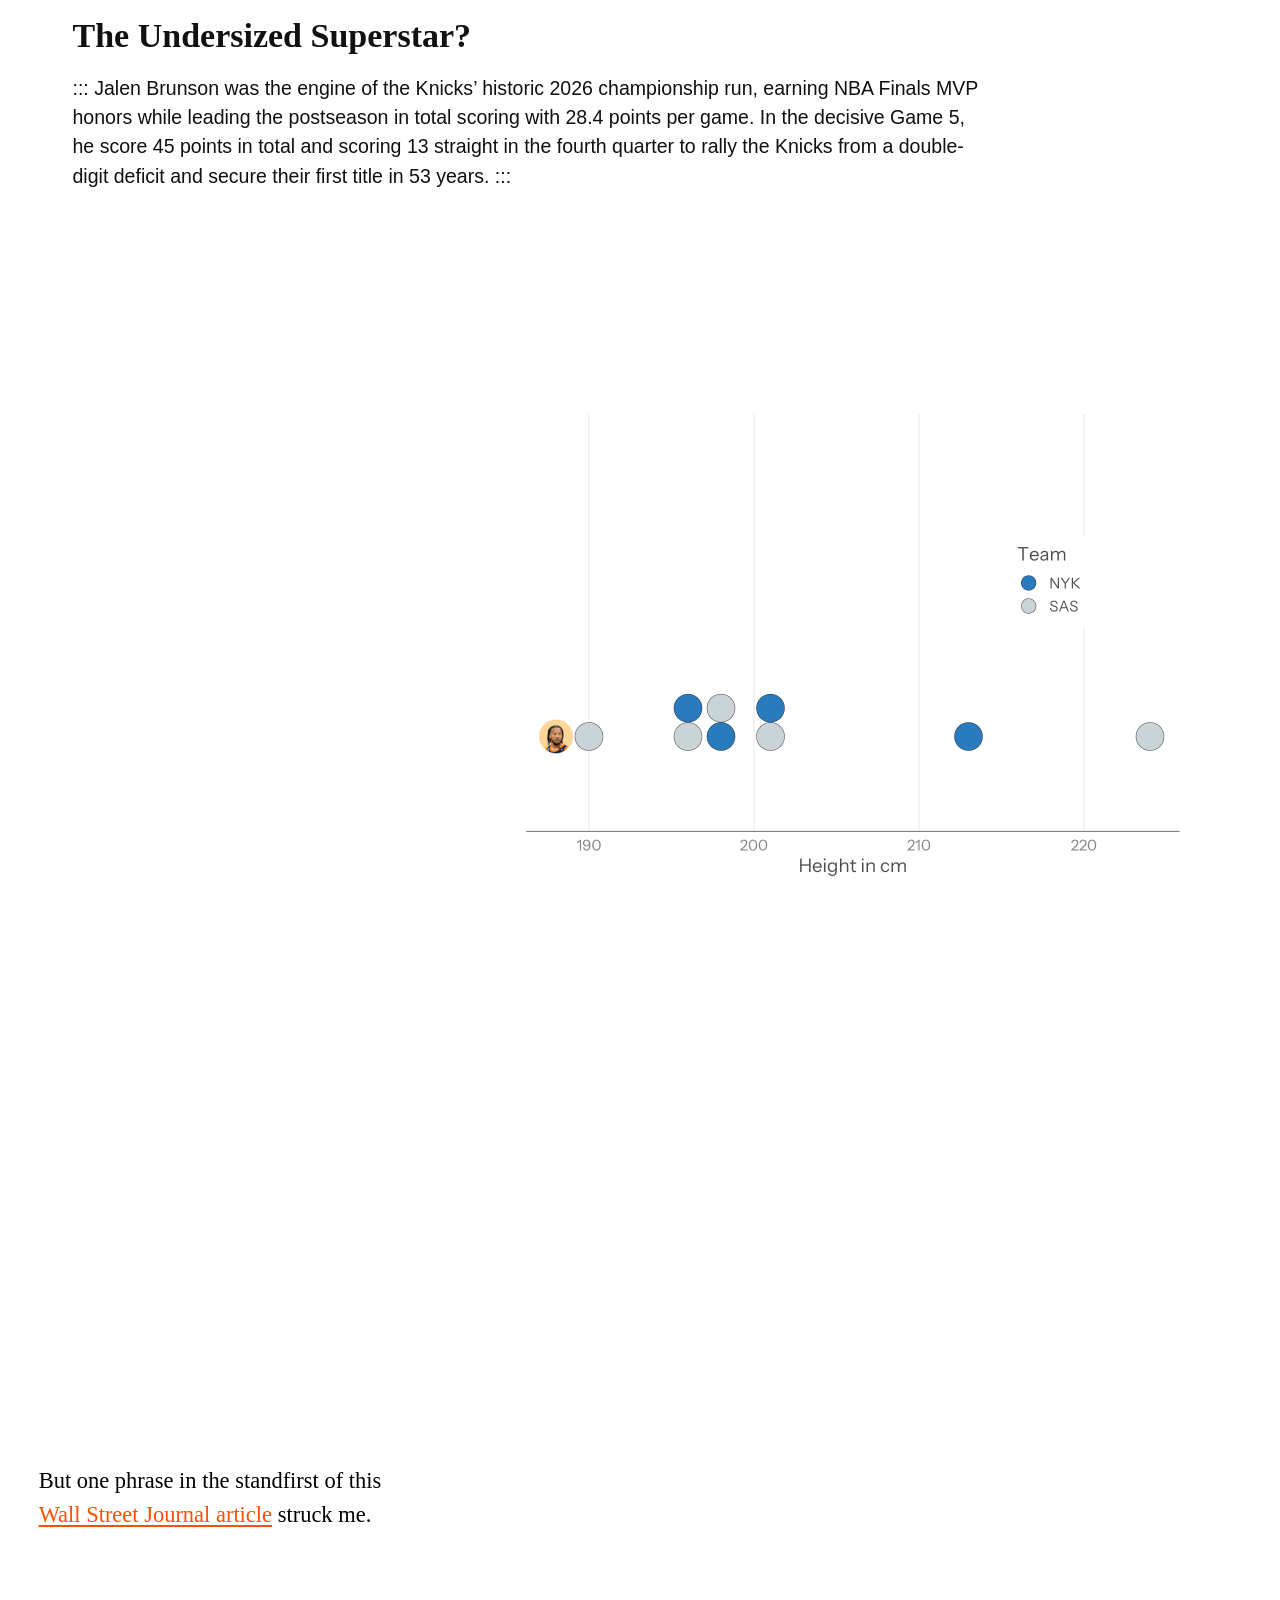
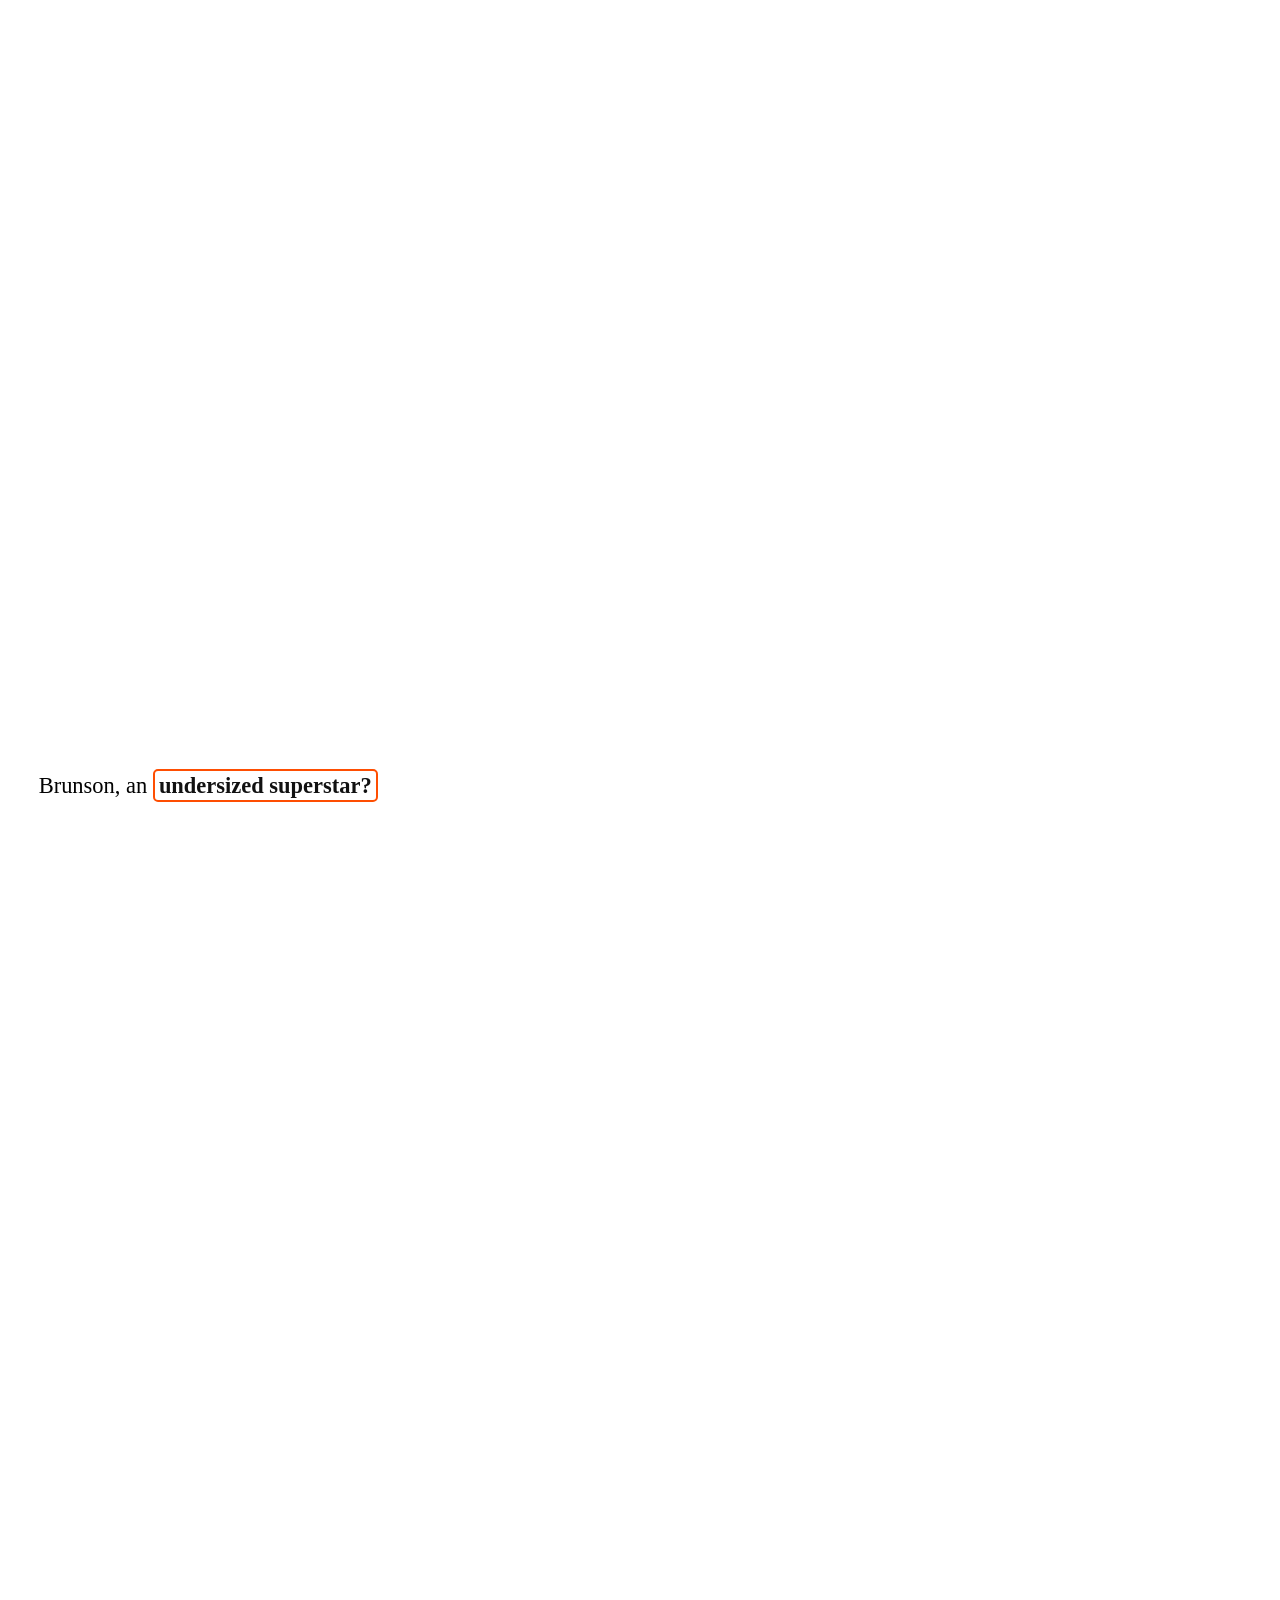
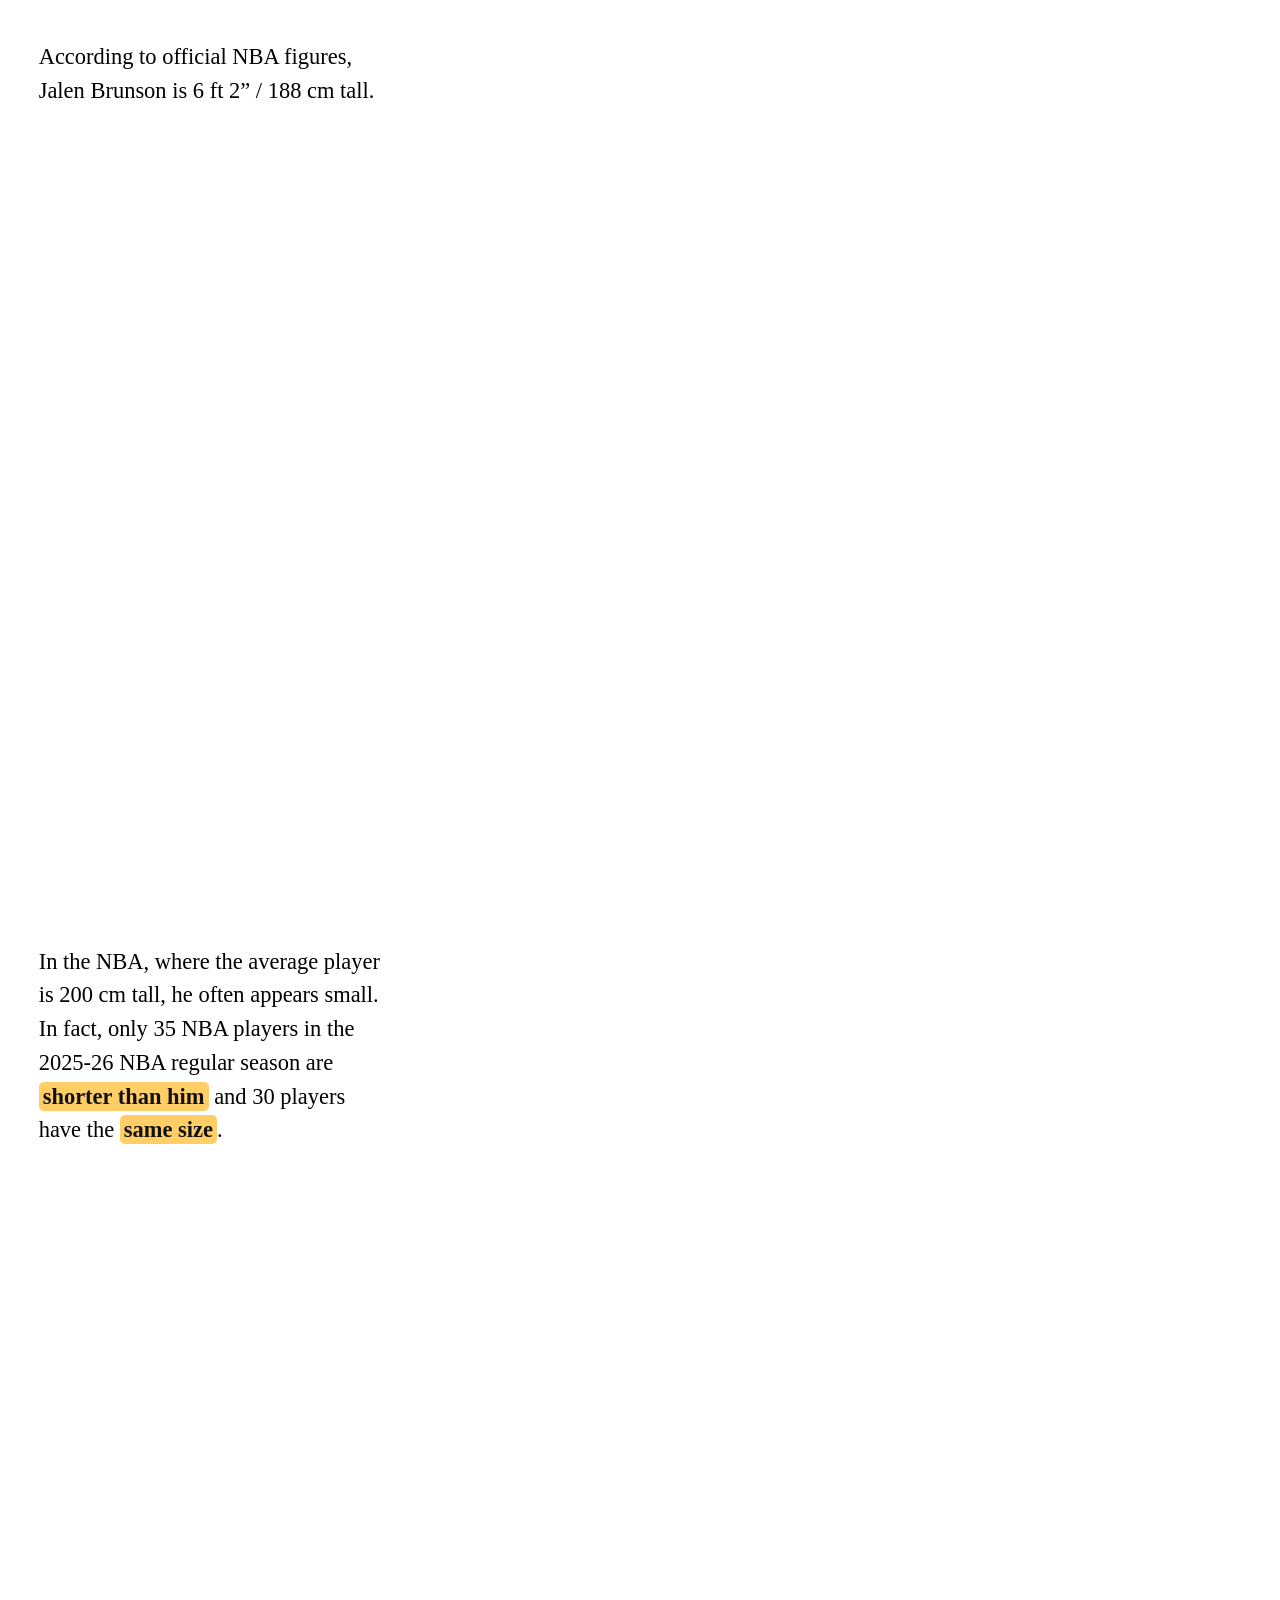
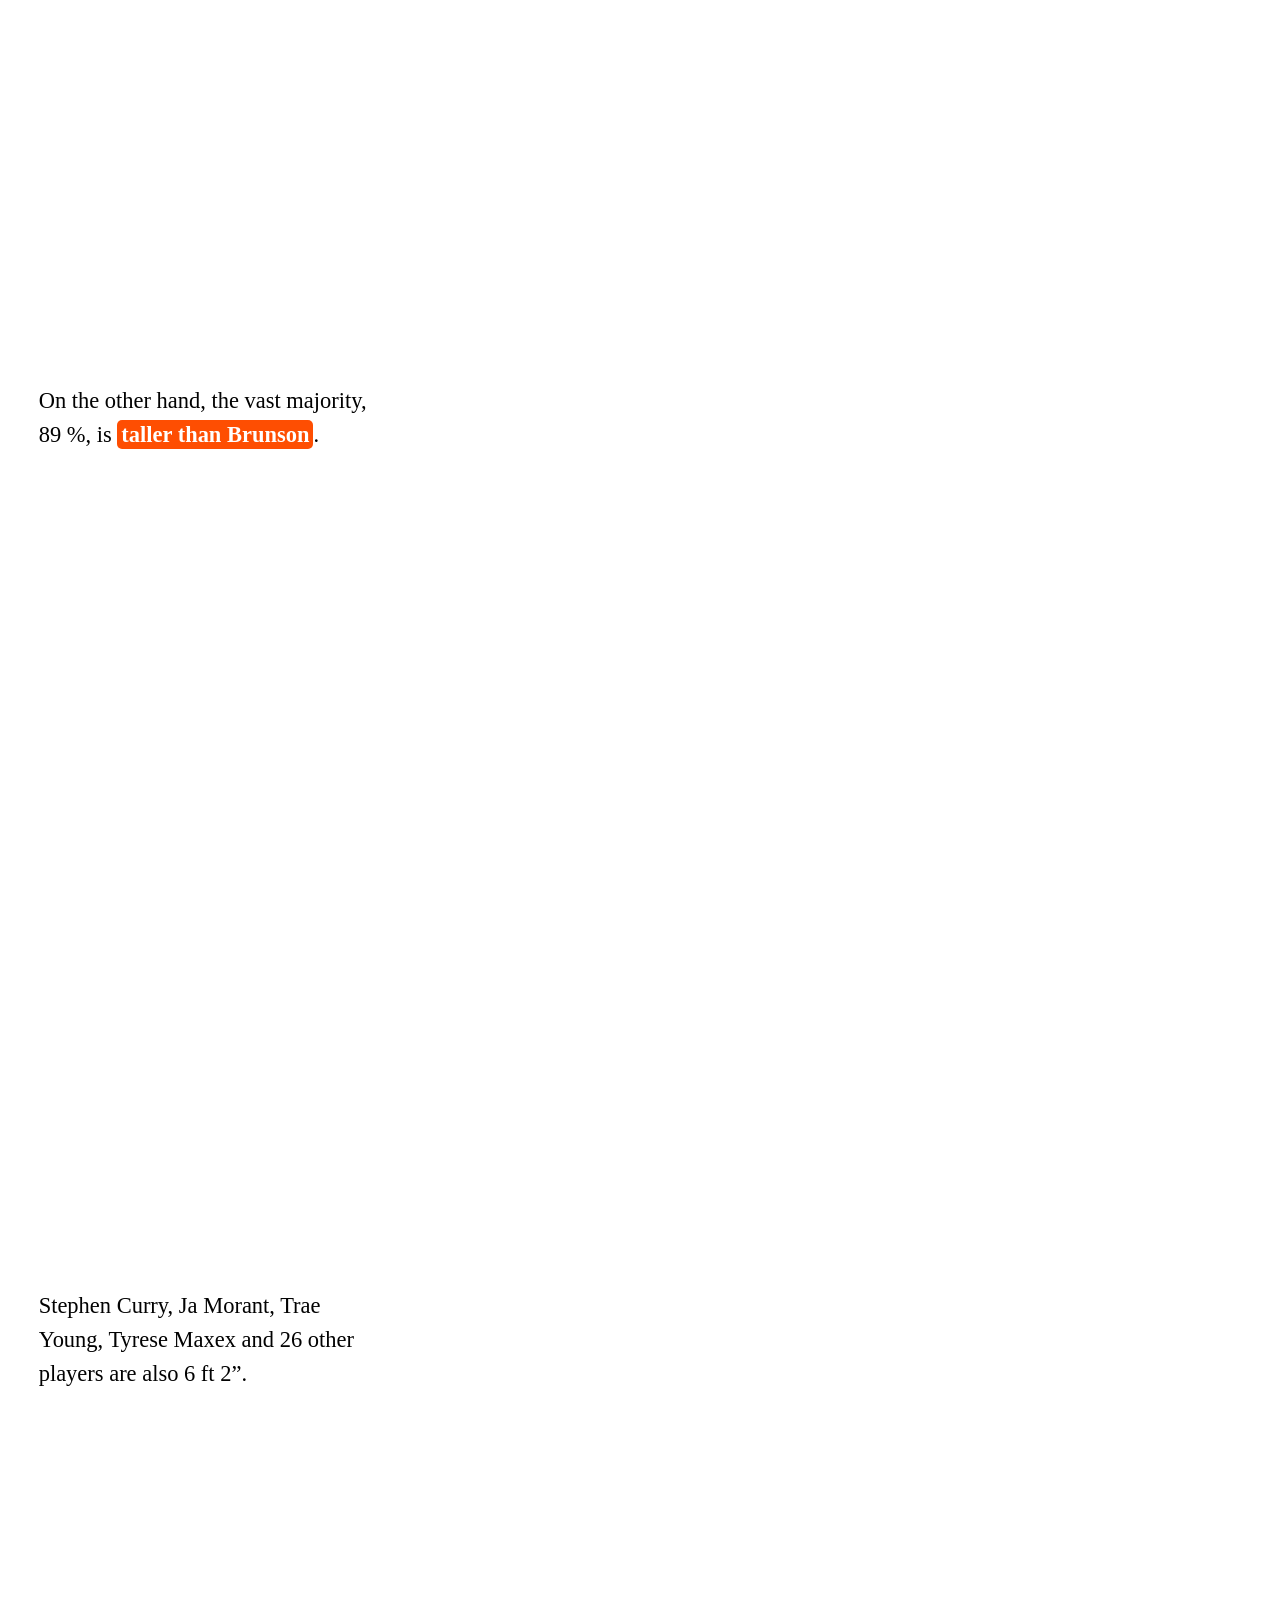
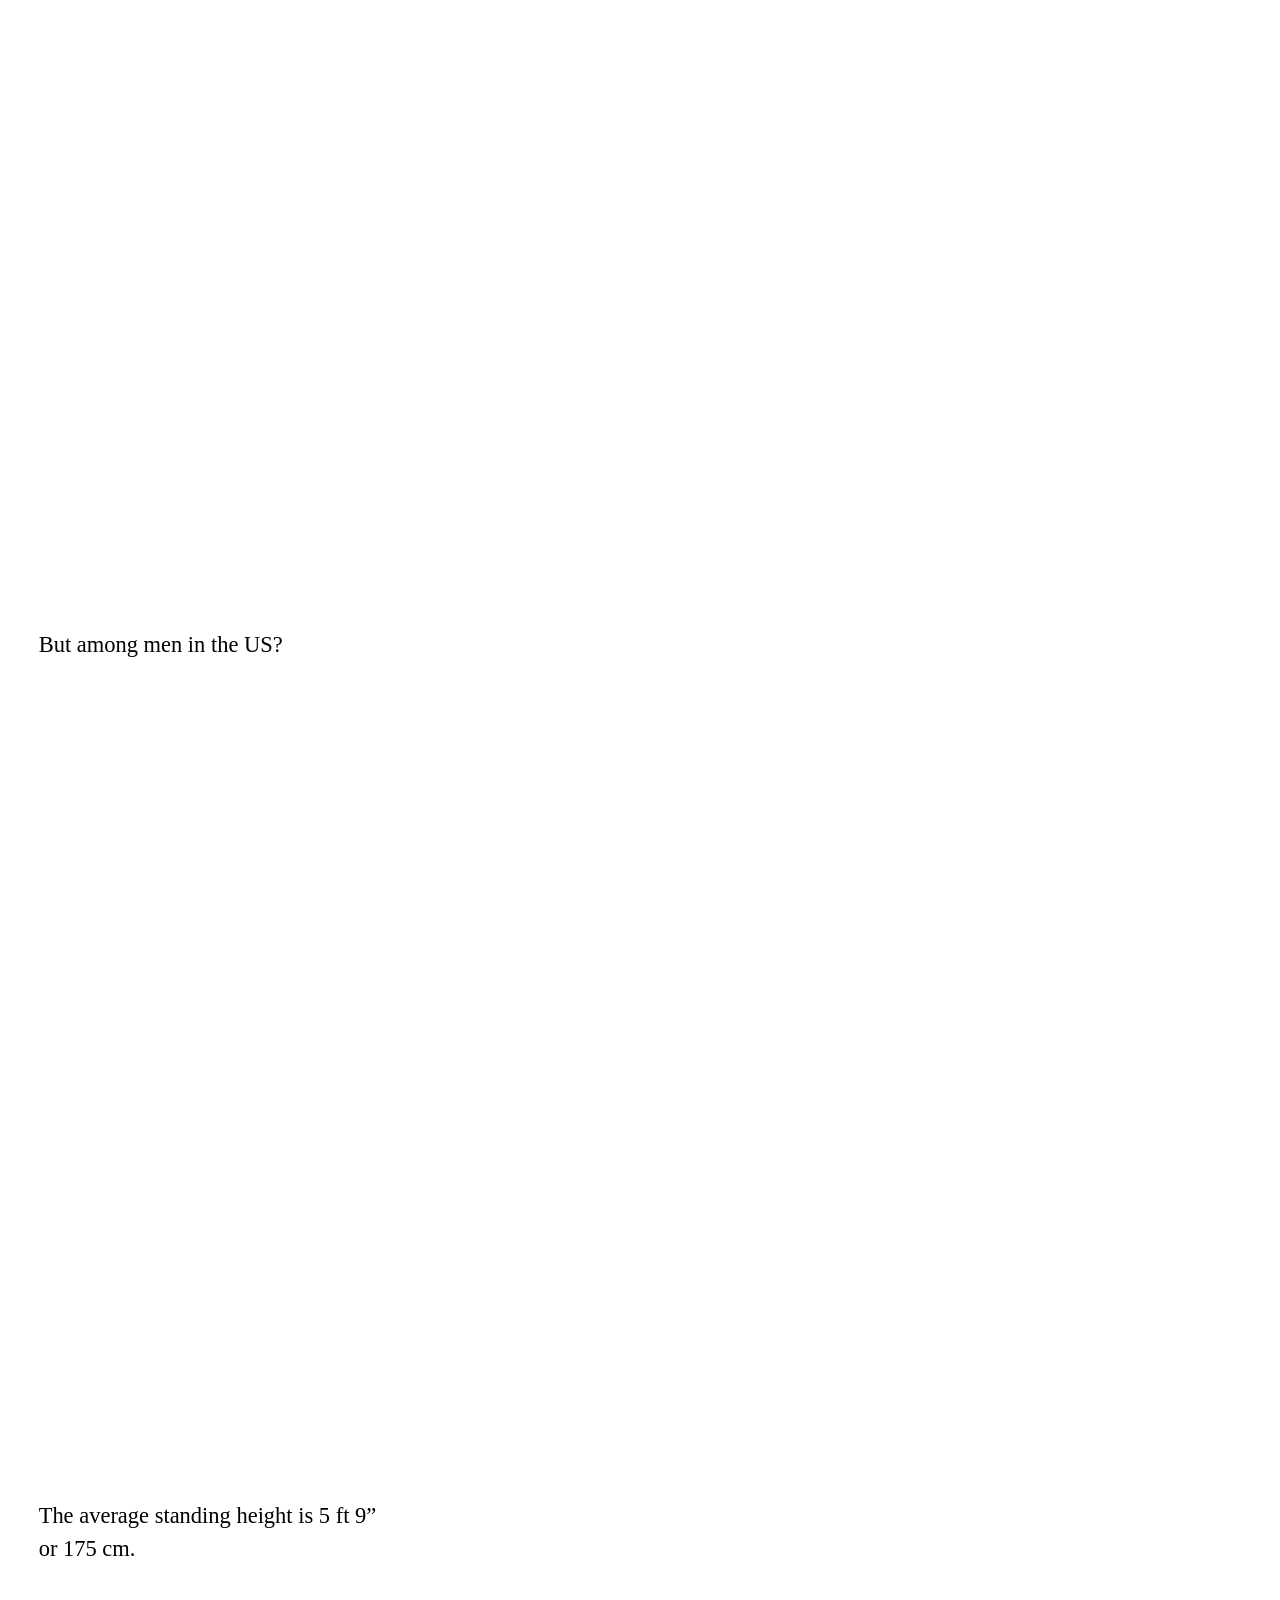
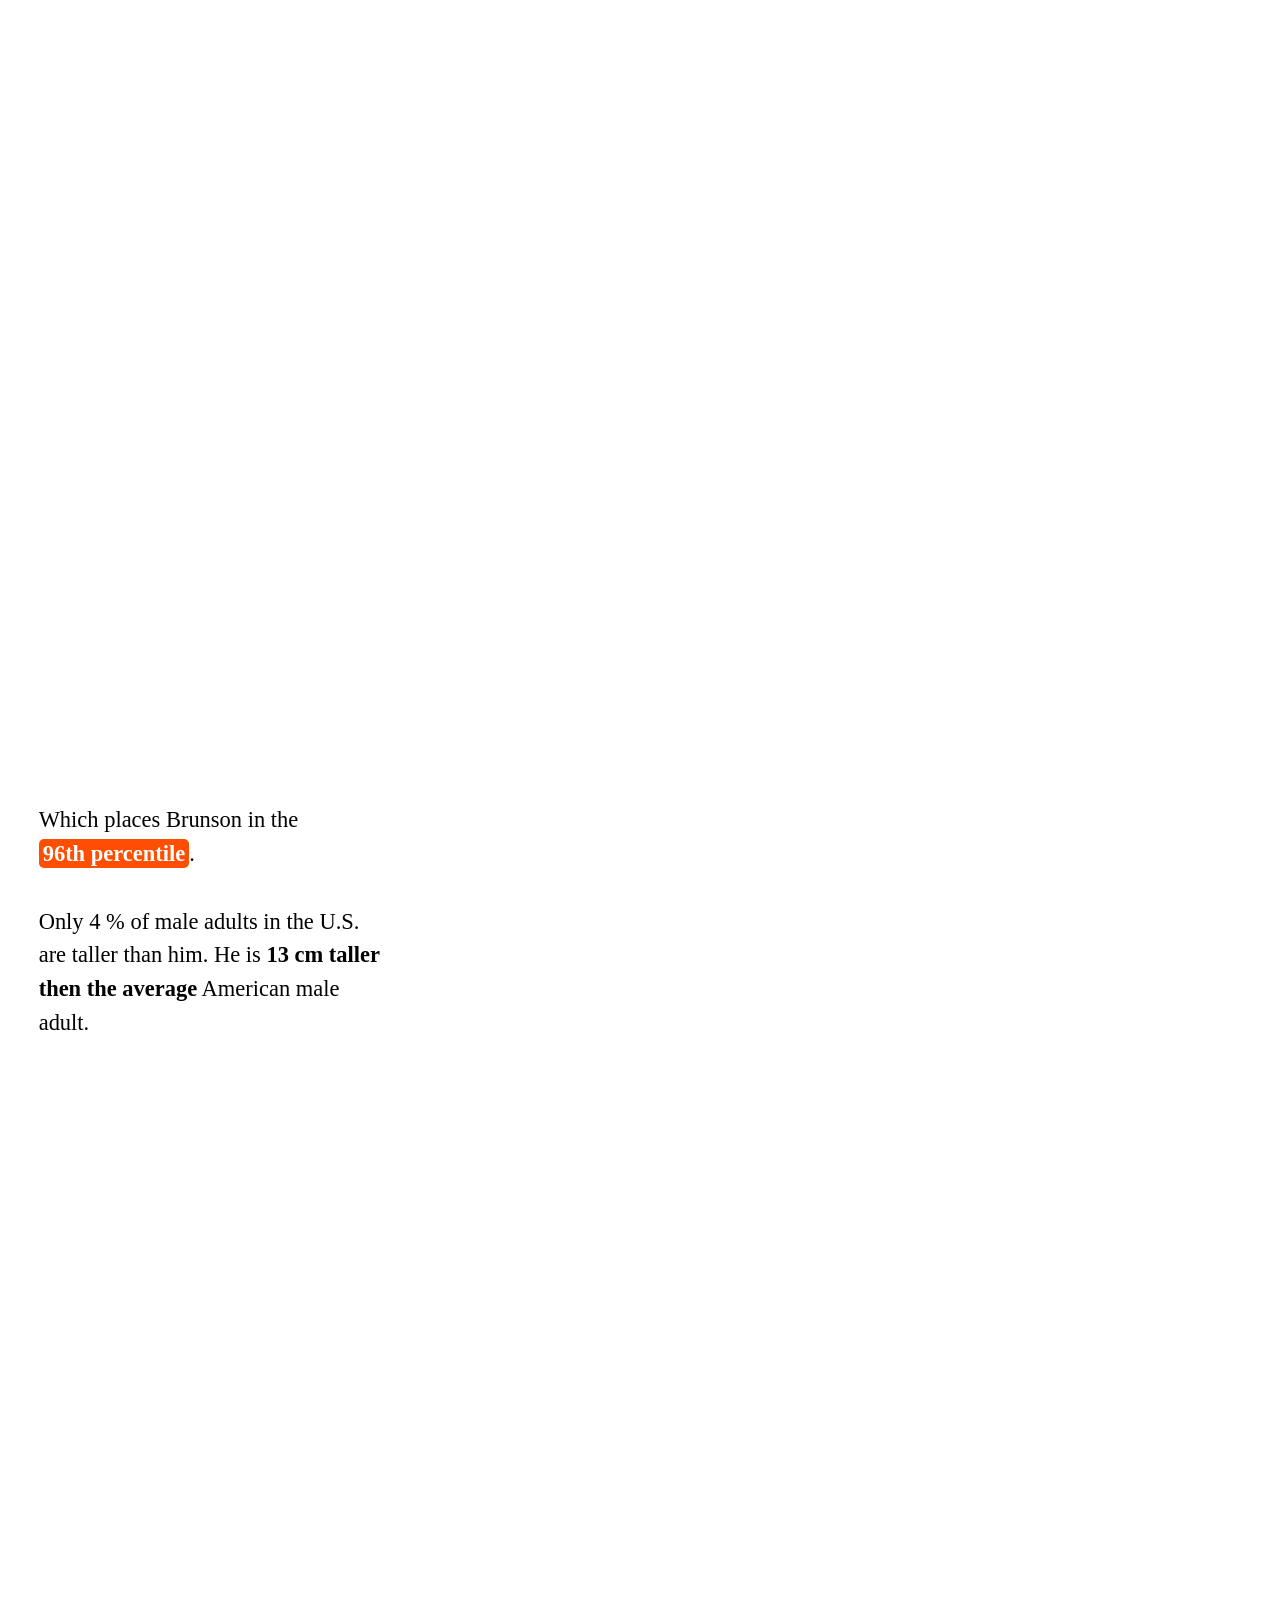
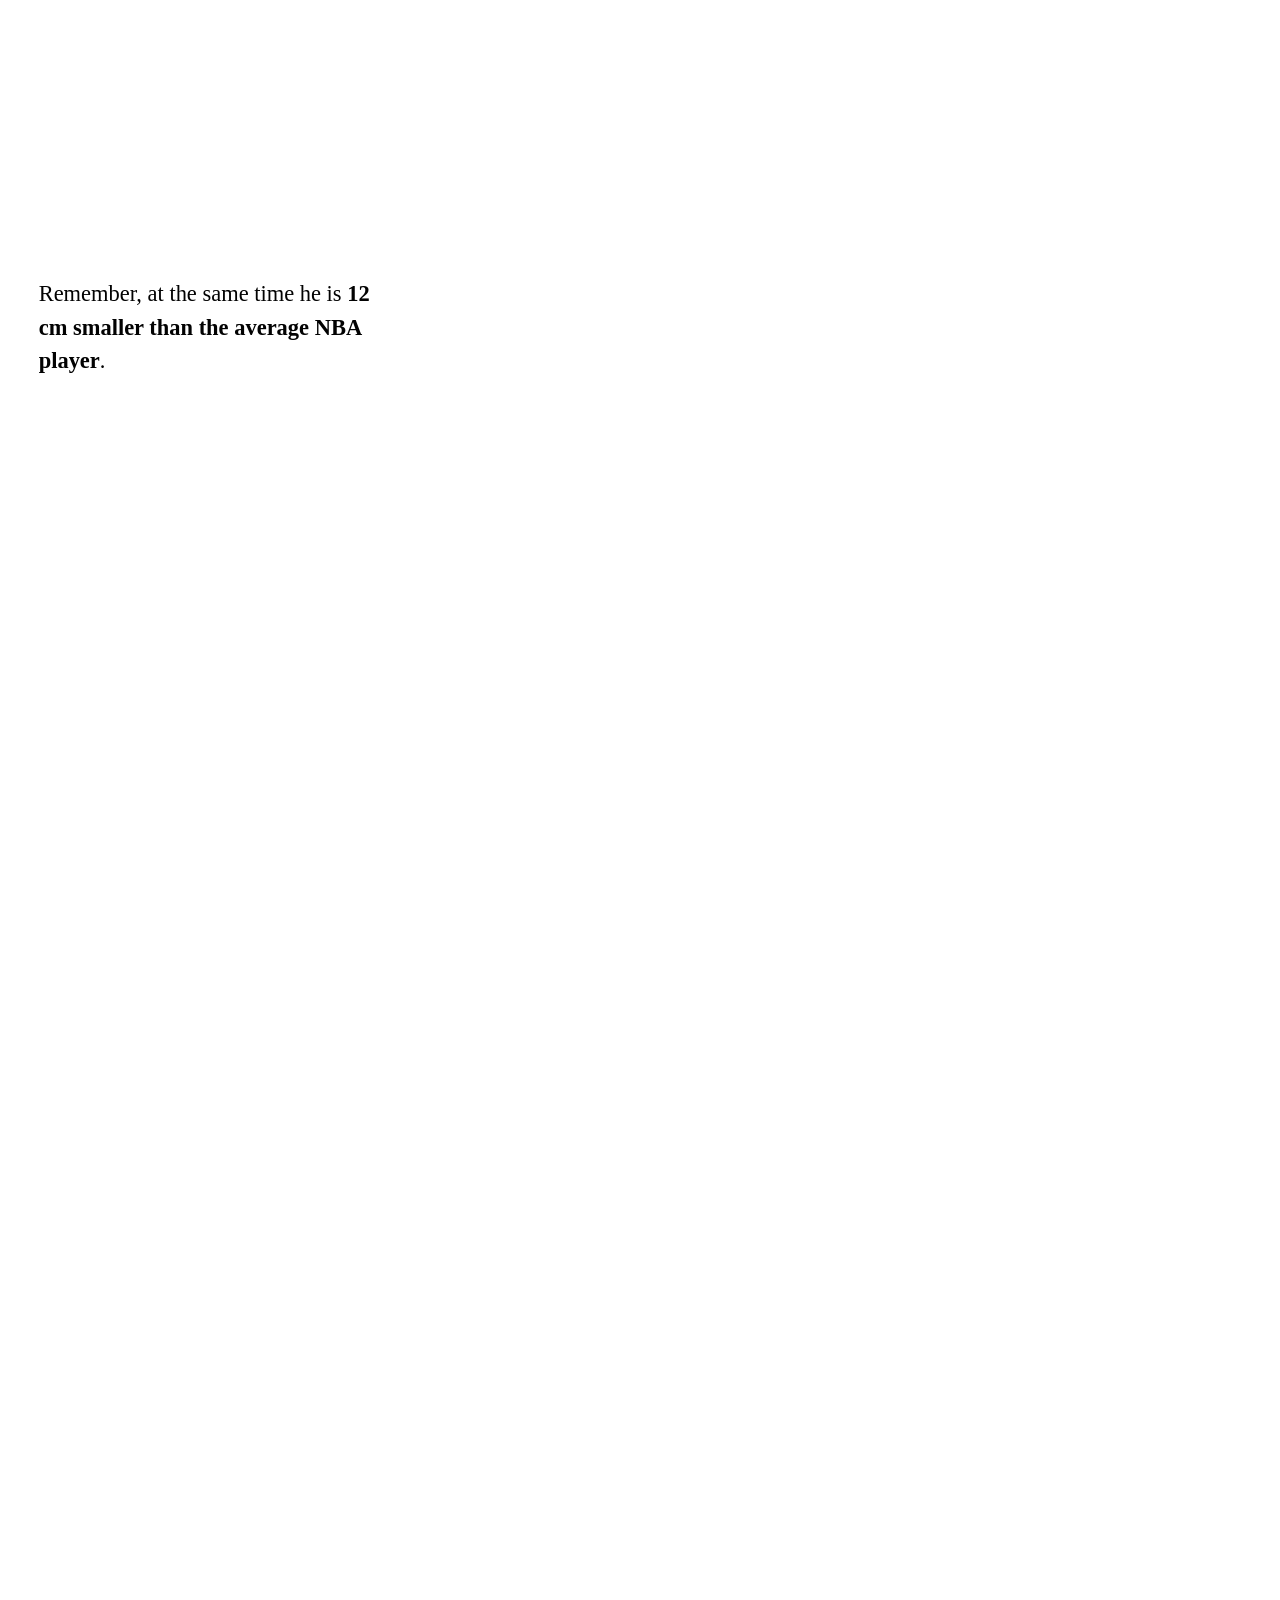
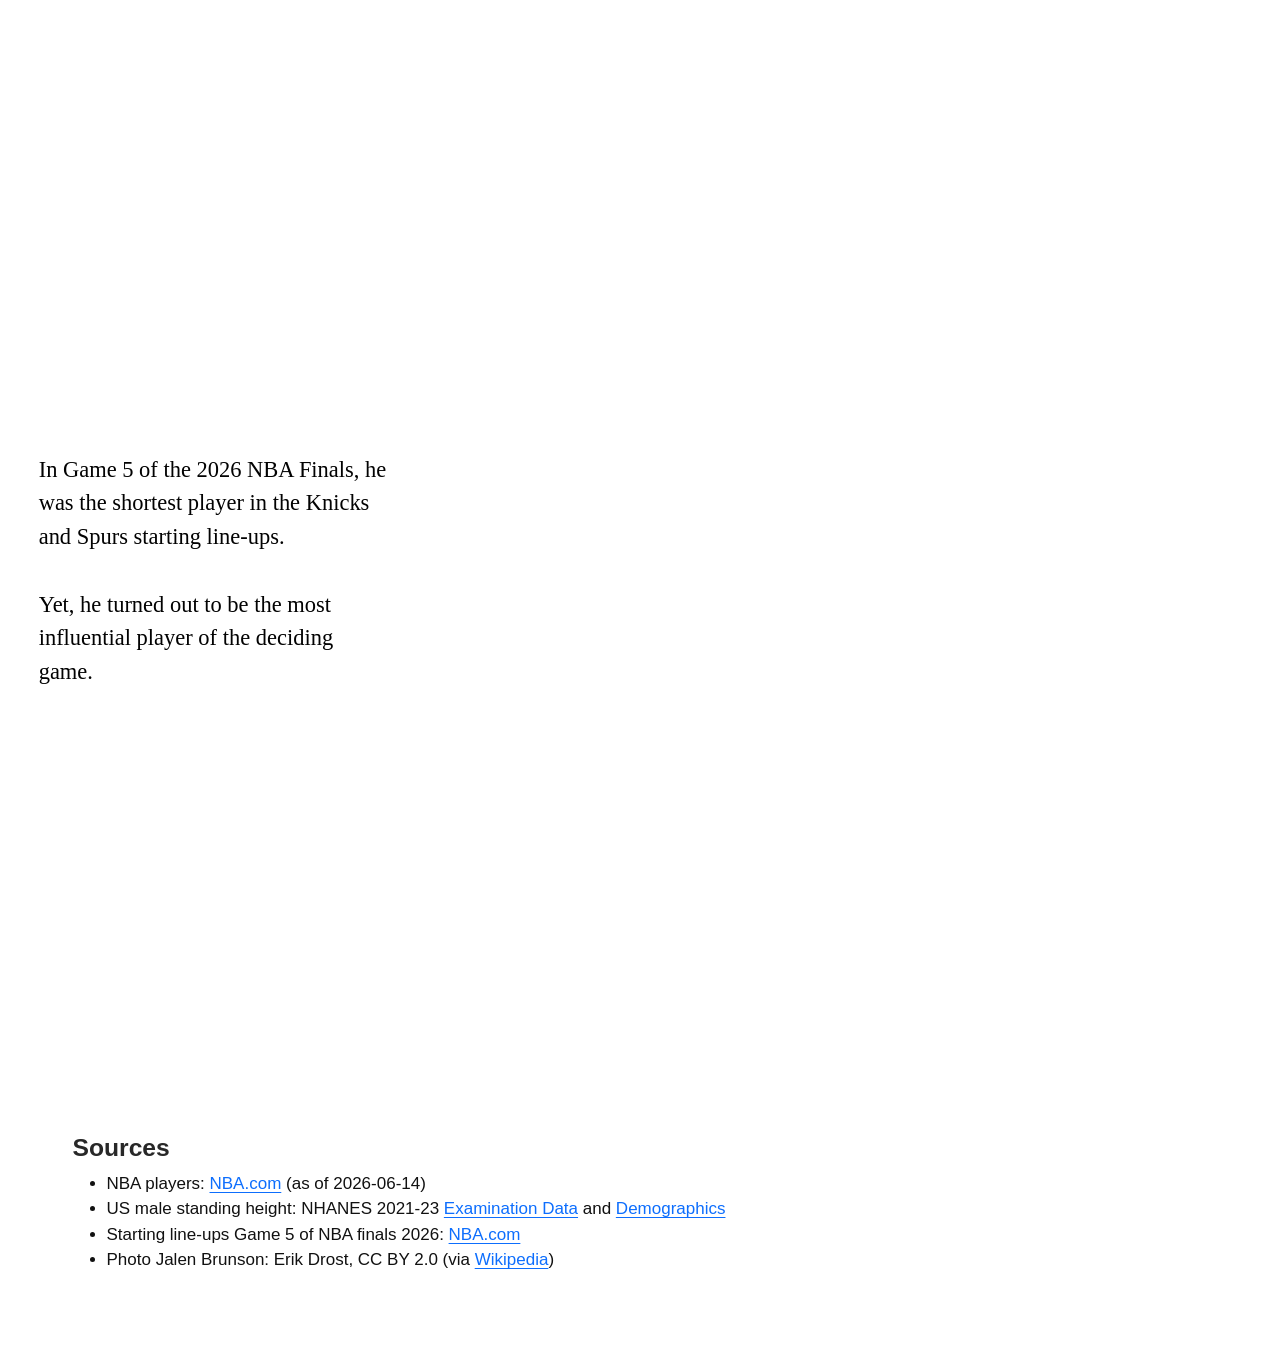
==== commit 6527c162: "fenced div around first paragraph; increase text size" ====
--- a/index.html
+++ b/index.html
@@ -55,11 +55,11 @@
       <!-- user-provided yaml closeread style options -->
       <style>
         :root {
-          --cr-narrative-text-color-overlay: black;
+          --cr-narrative-font-family: Instrument Sans;
 --cr-narrative-border-radius: 5px;
---cr-narrative-font-family: Instrument Sans;
 --cr-narrative-background-color-overlay: #FFFFFFF2;
 --cr-section-background-color: #FFFFFF;
+--cr-narrative-text-color-overlay: black;
         }
       </style>
     
@@ -83,7 +83,7 @@
 </header>
 
 
-<p>Jalen Brunson was the engine of the Knicks’ historic 2026 championship run, earning NBA Finals MVP honors while leading the postseason in total scoring with 28.4 points per game. In the decisive Game 5, he score 45 points in total and scoring 13 straight in the fourth quarter to rally the Knicks from a double-digit deficit and secure their first title in 53 years.</p>
+<p>::: Jalen Brunson was the engine of the Knicks’ historic 2026 championship run, earning NBA Finals MVP honors while leading the postseason in total scoring with 28.4 points per game. In the decisive Game 5, he score 45 points in total and scoring 13 straight in the fourth quarter to rally the Knicks from a double-digit deficit and secure their first title in 53 years. :::</p>
 <div class="cr-section cr-column-screen sidebar-left">
 <div class="narrative-col">
 <div class="trigger">
--- a/css/styles.css
+++ b/css/styles.css
@@ -85,7 +85,7 @@
 
 @media (max-width: 768px) {
   body {
-    font-size: 1.1em;
+    font-size: 1.2em;
   }
 
   p {
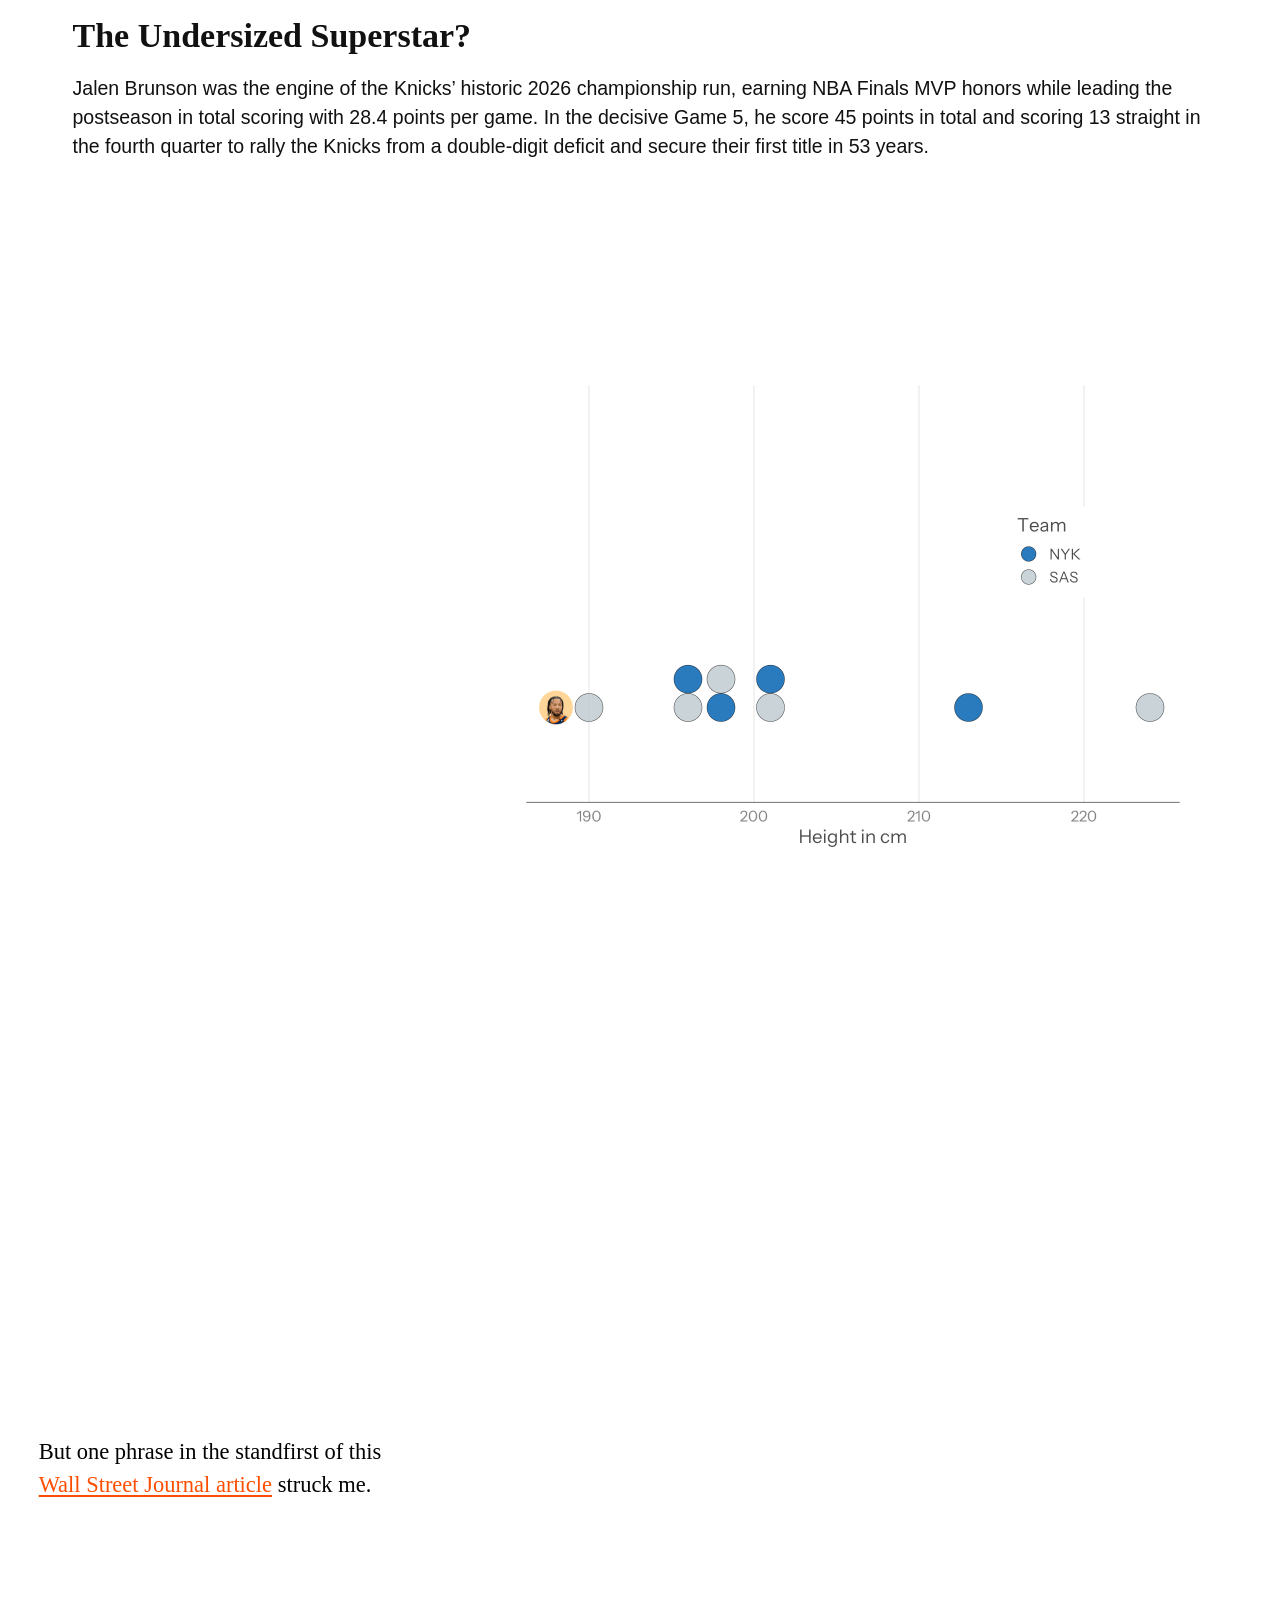
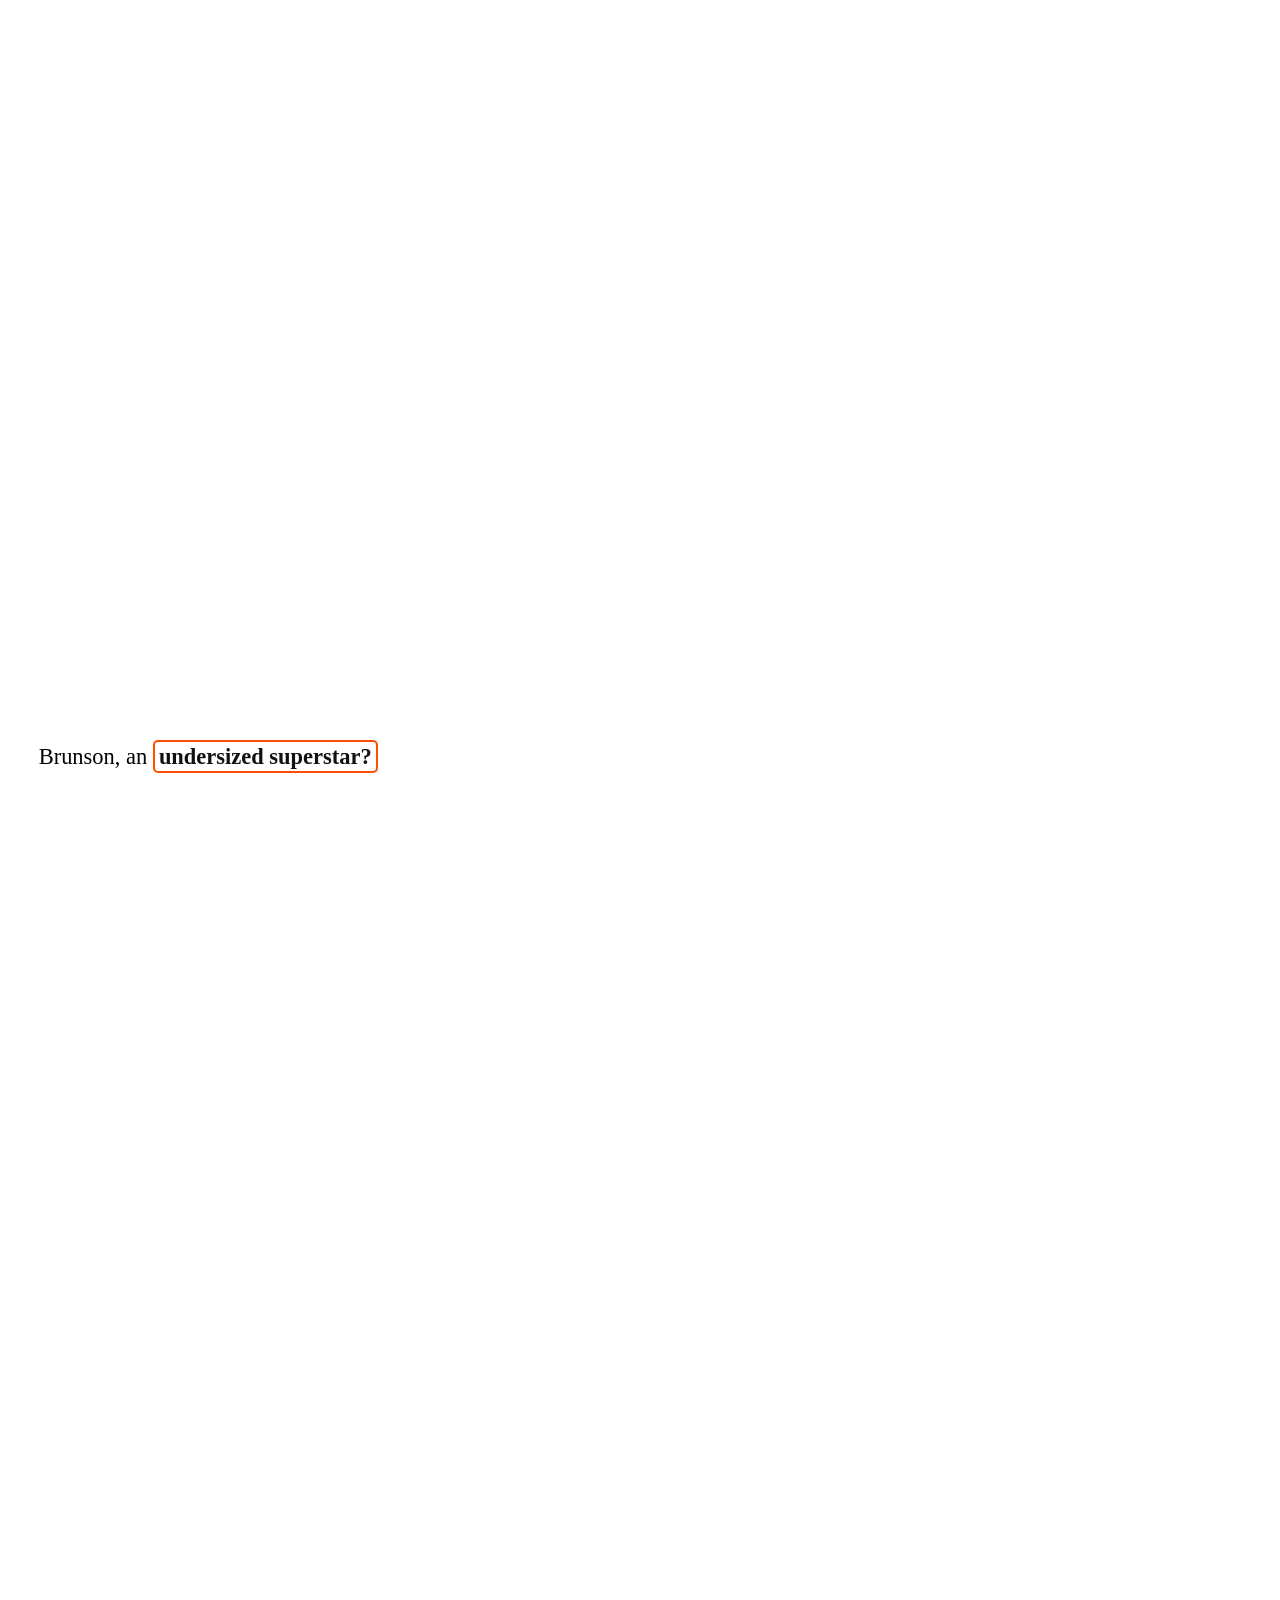
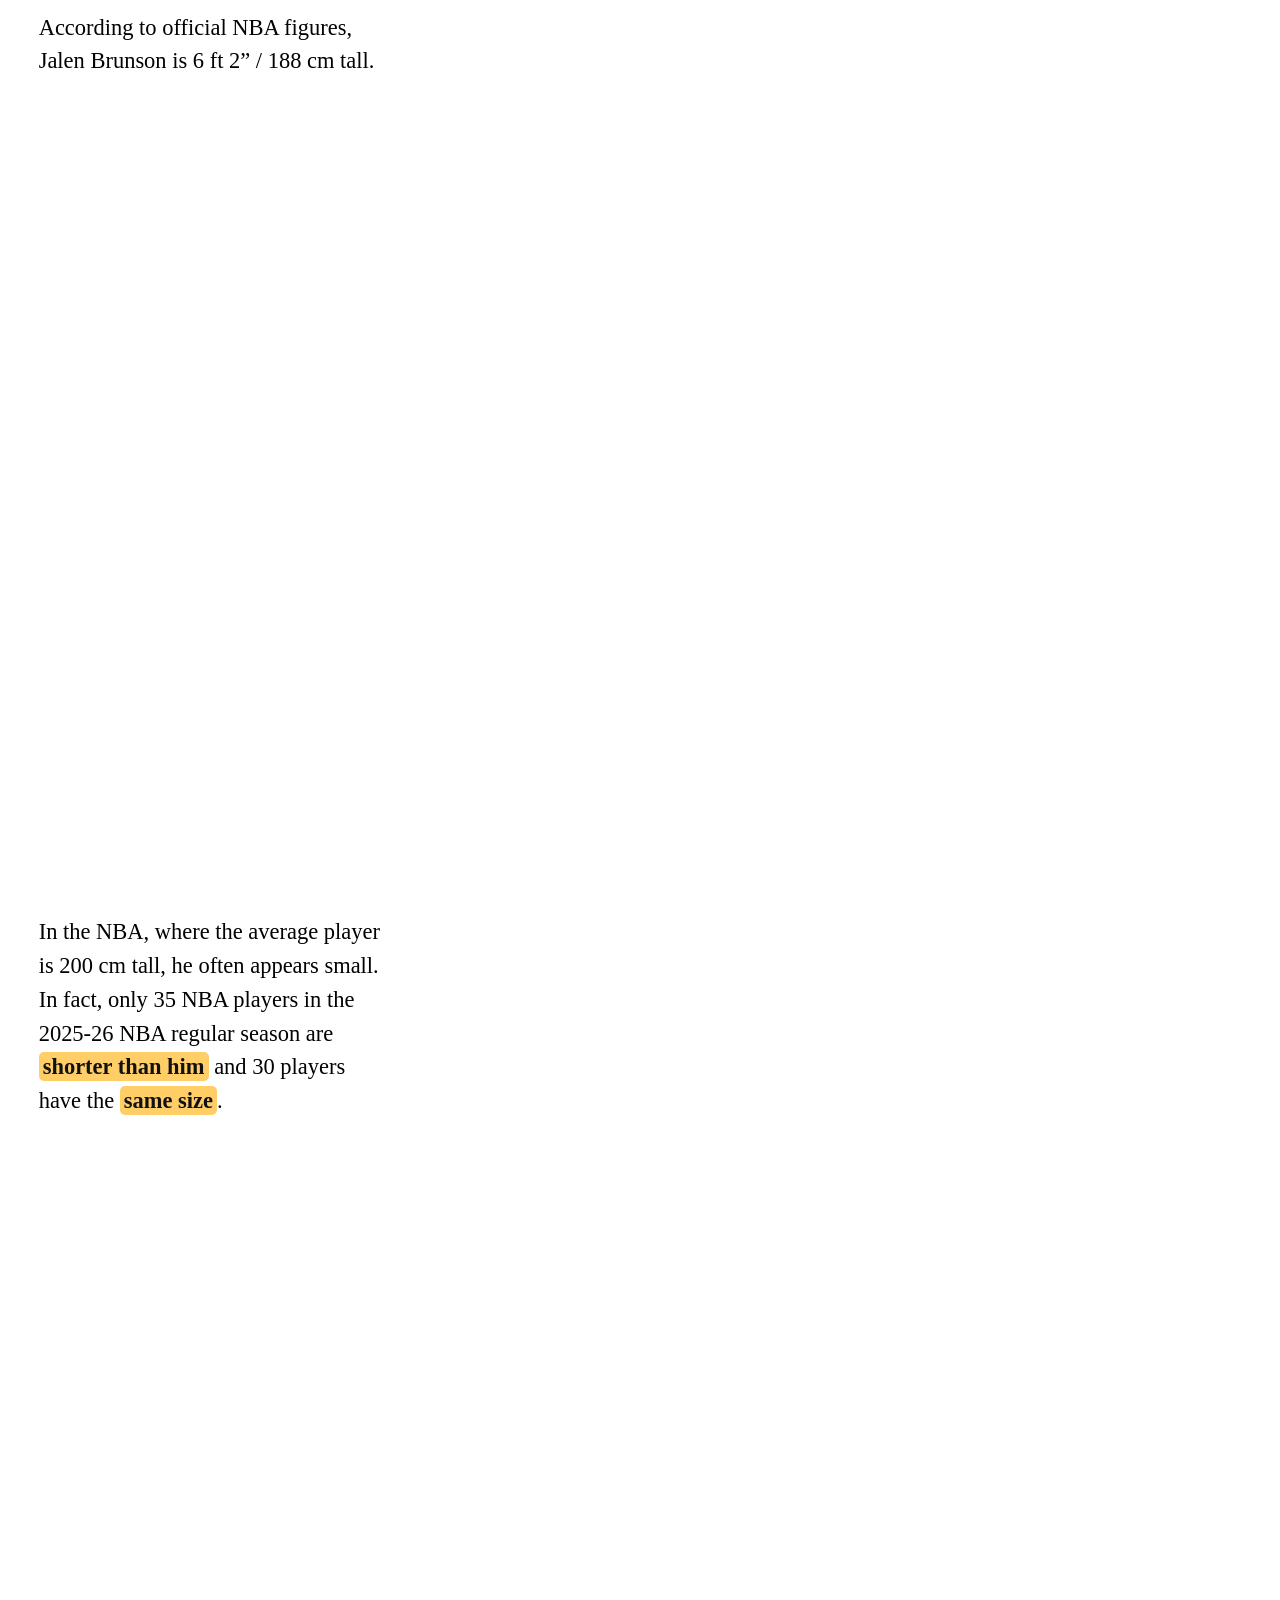
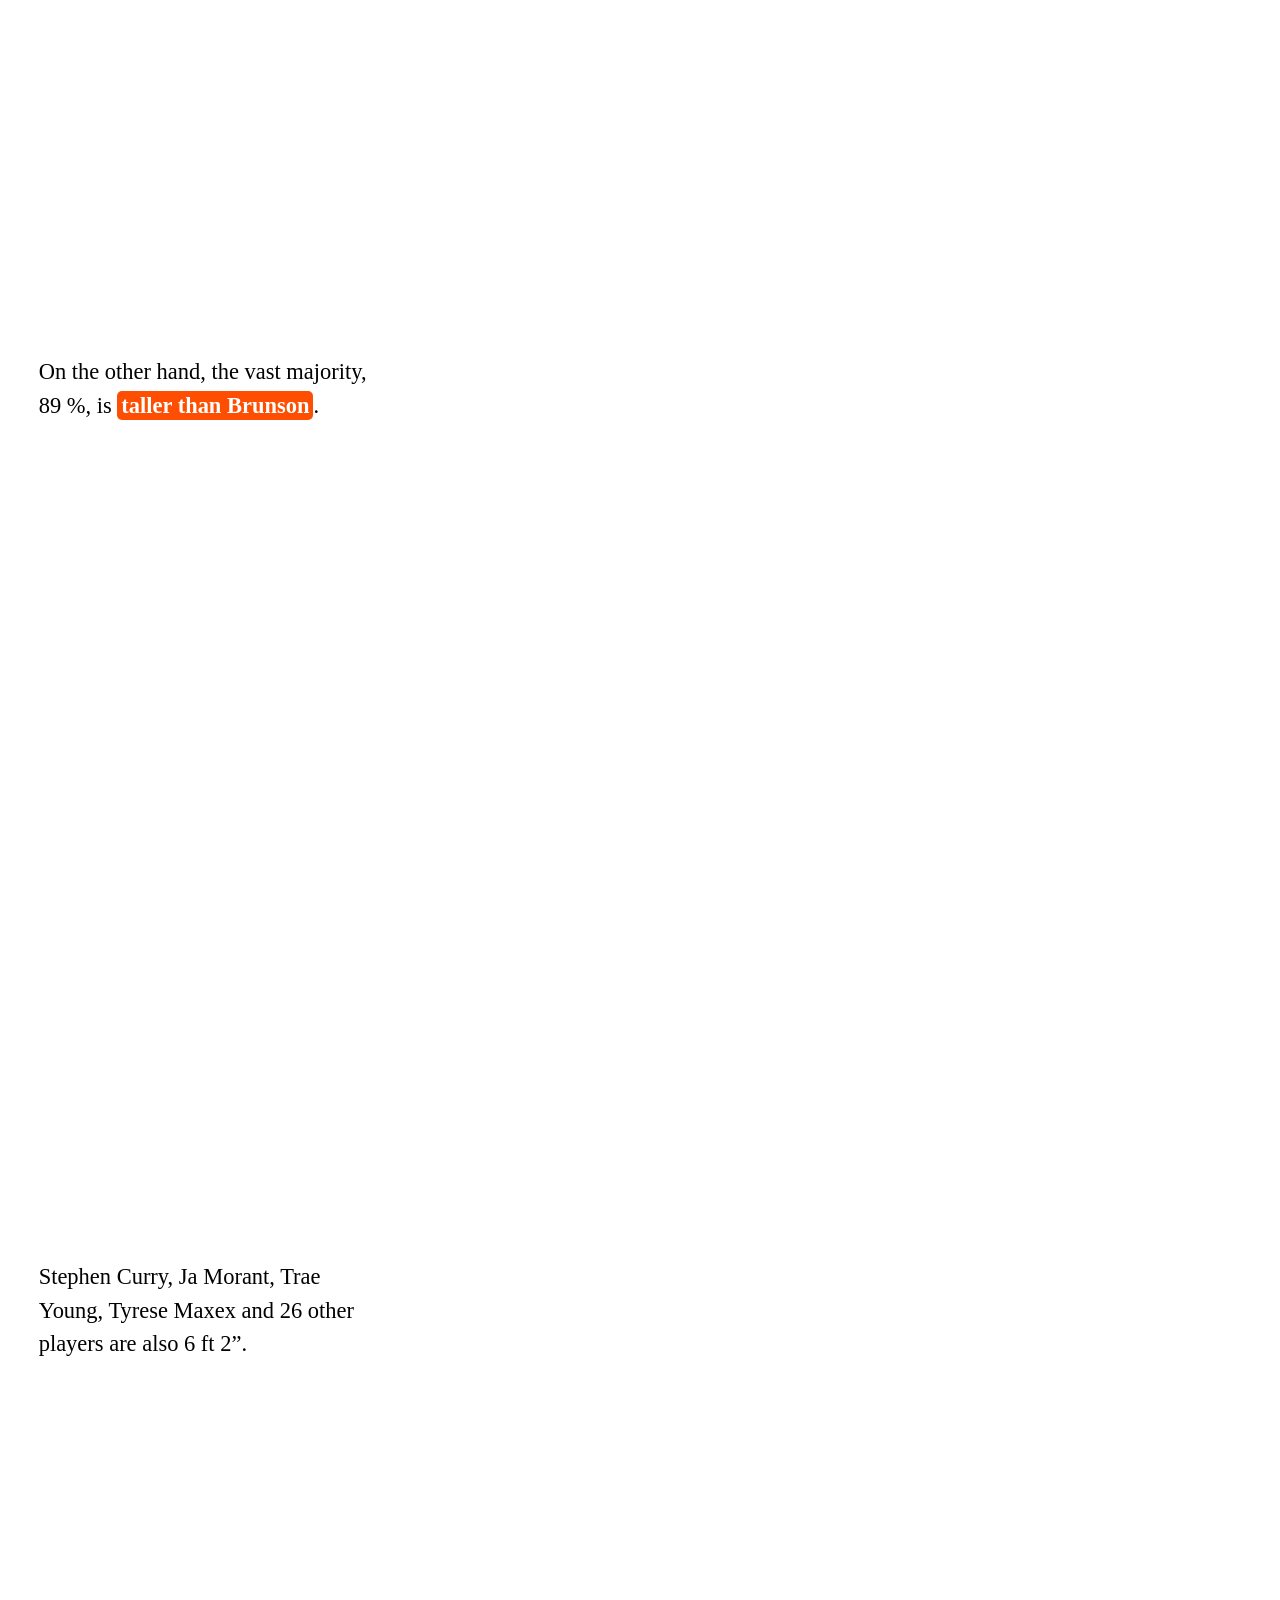
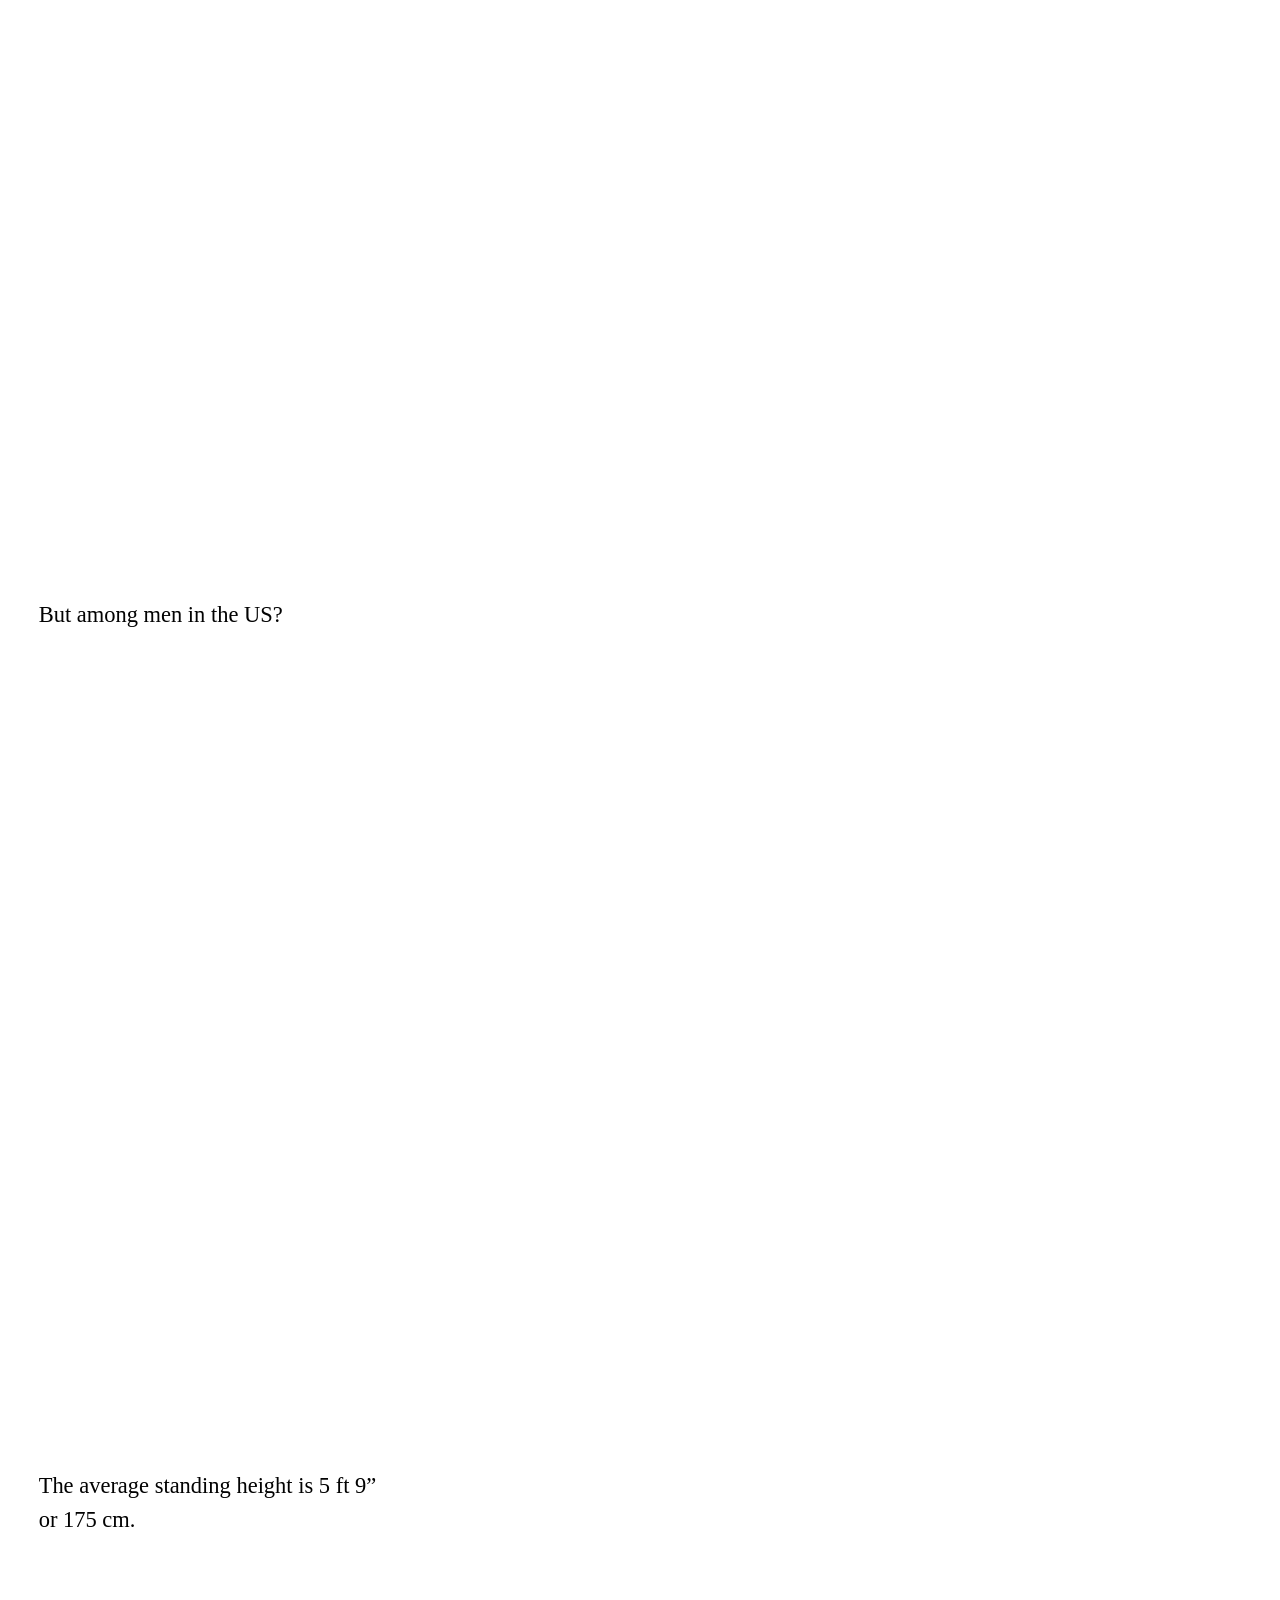
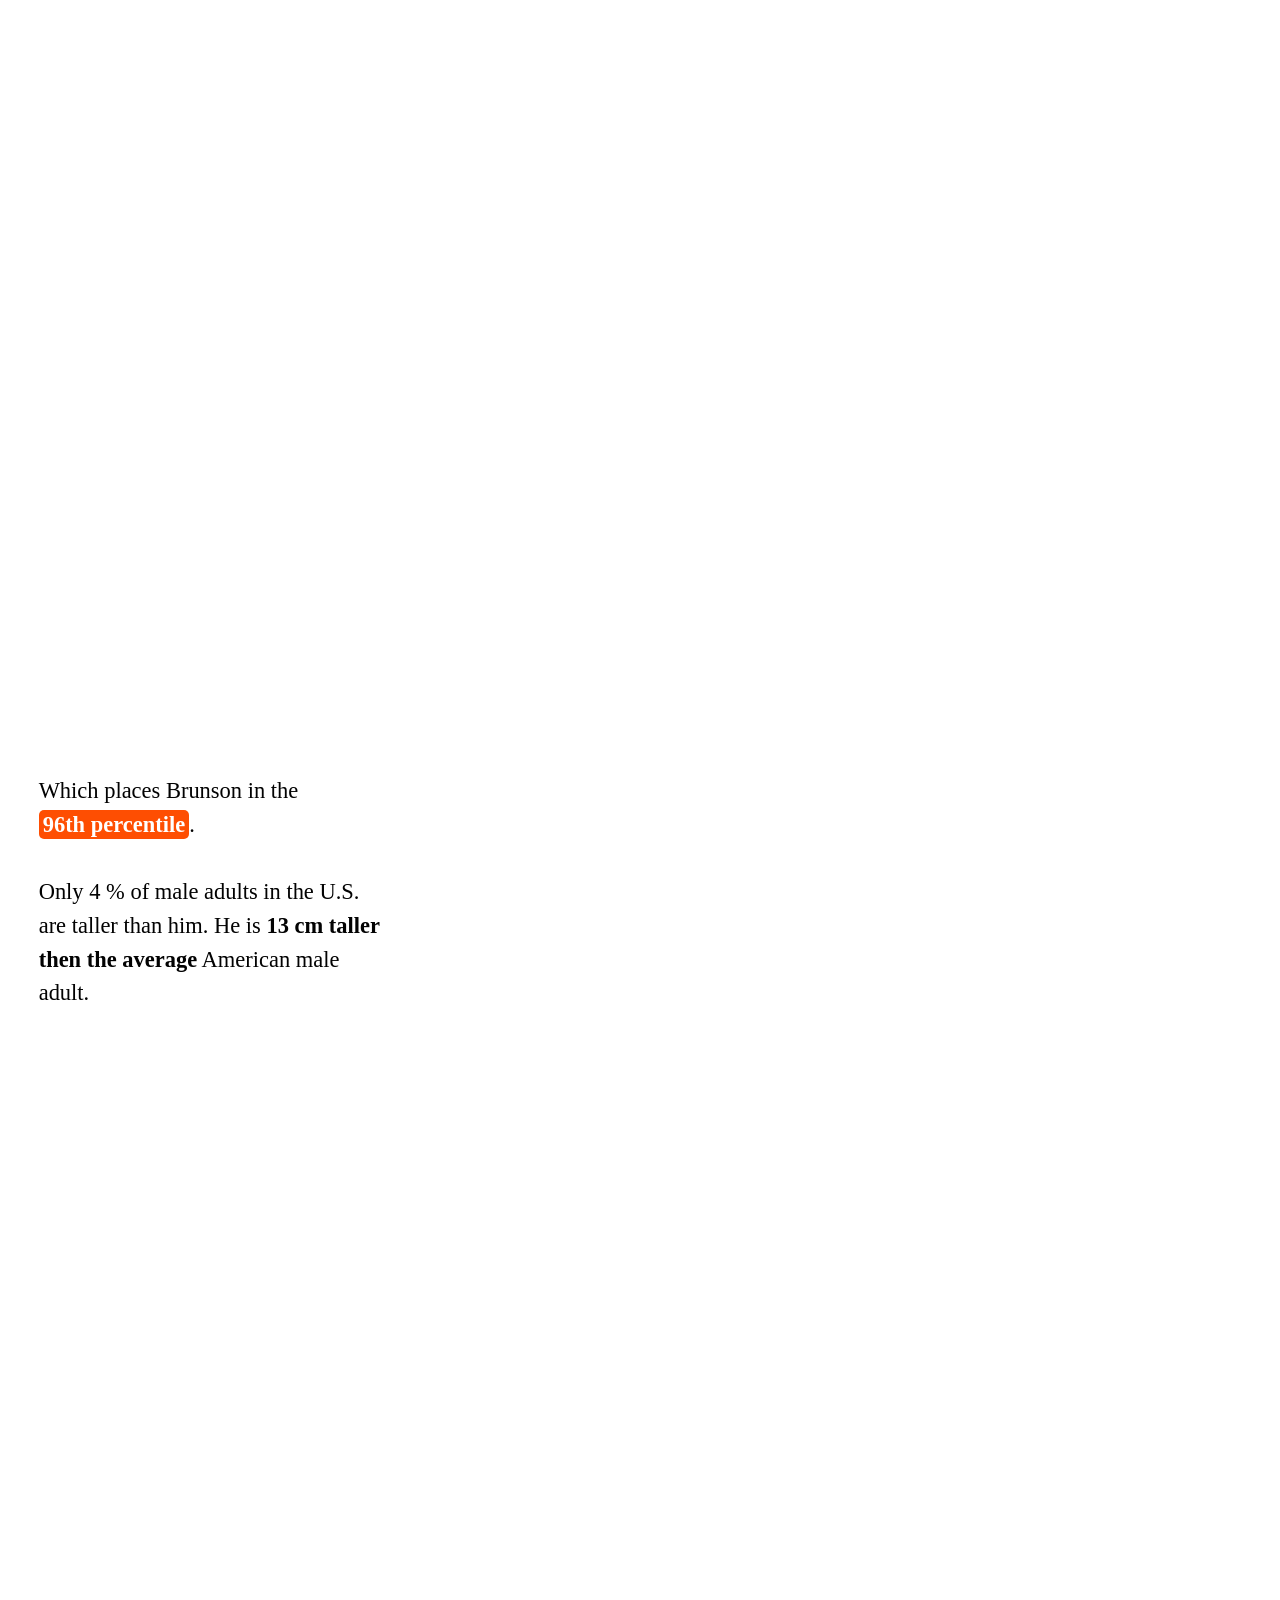
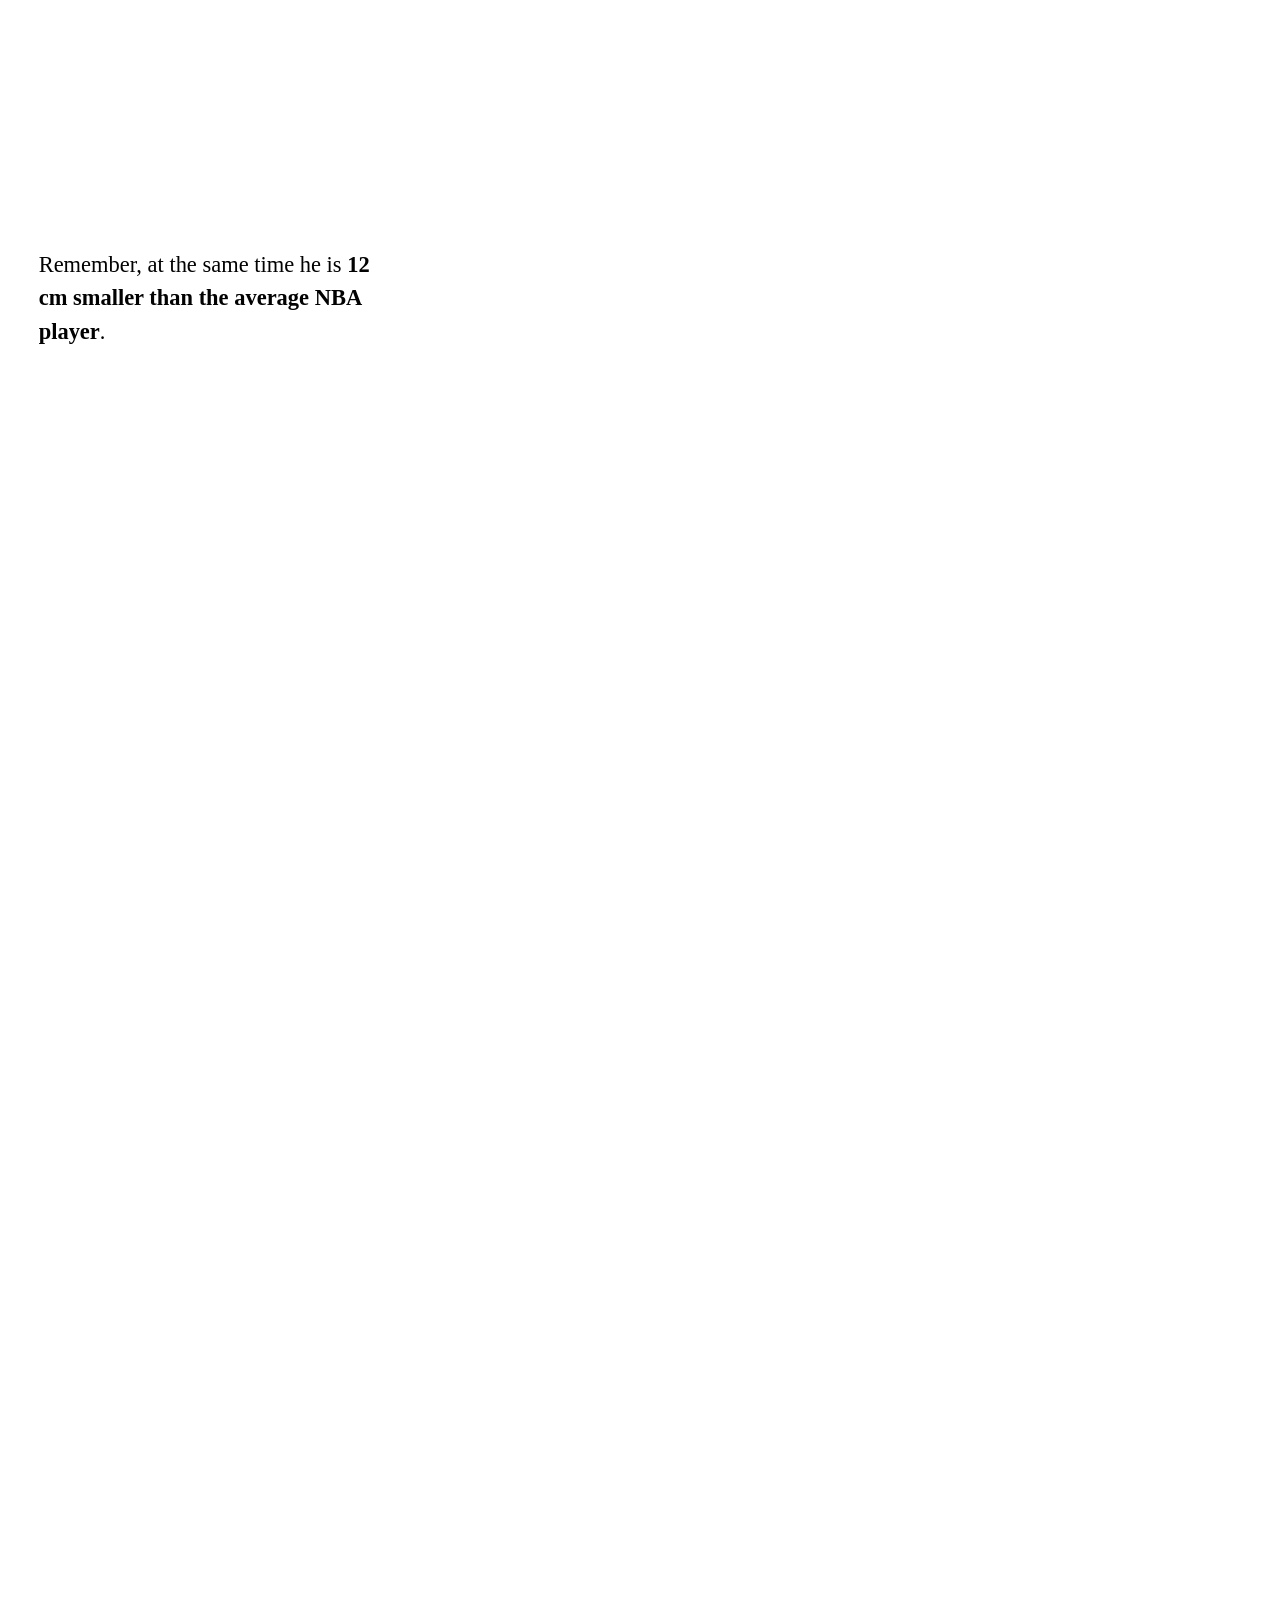
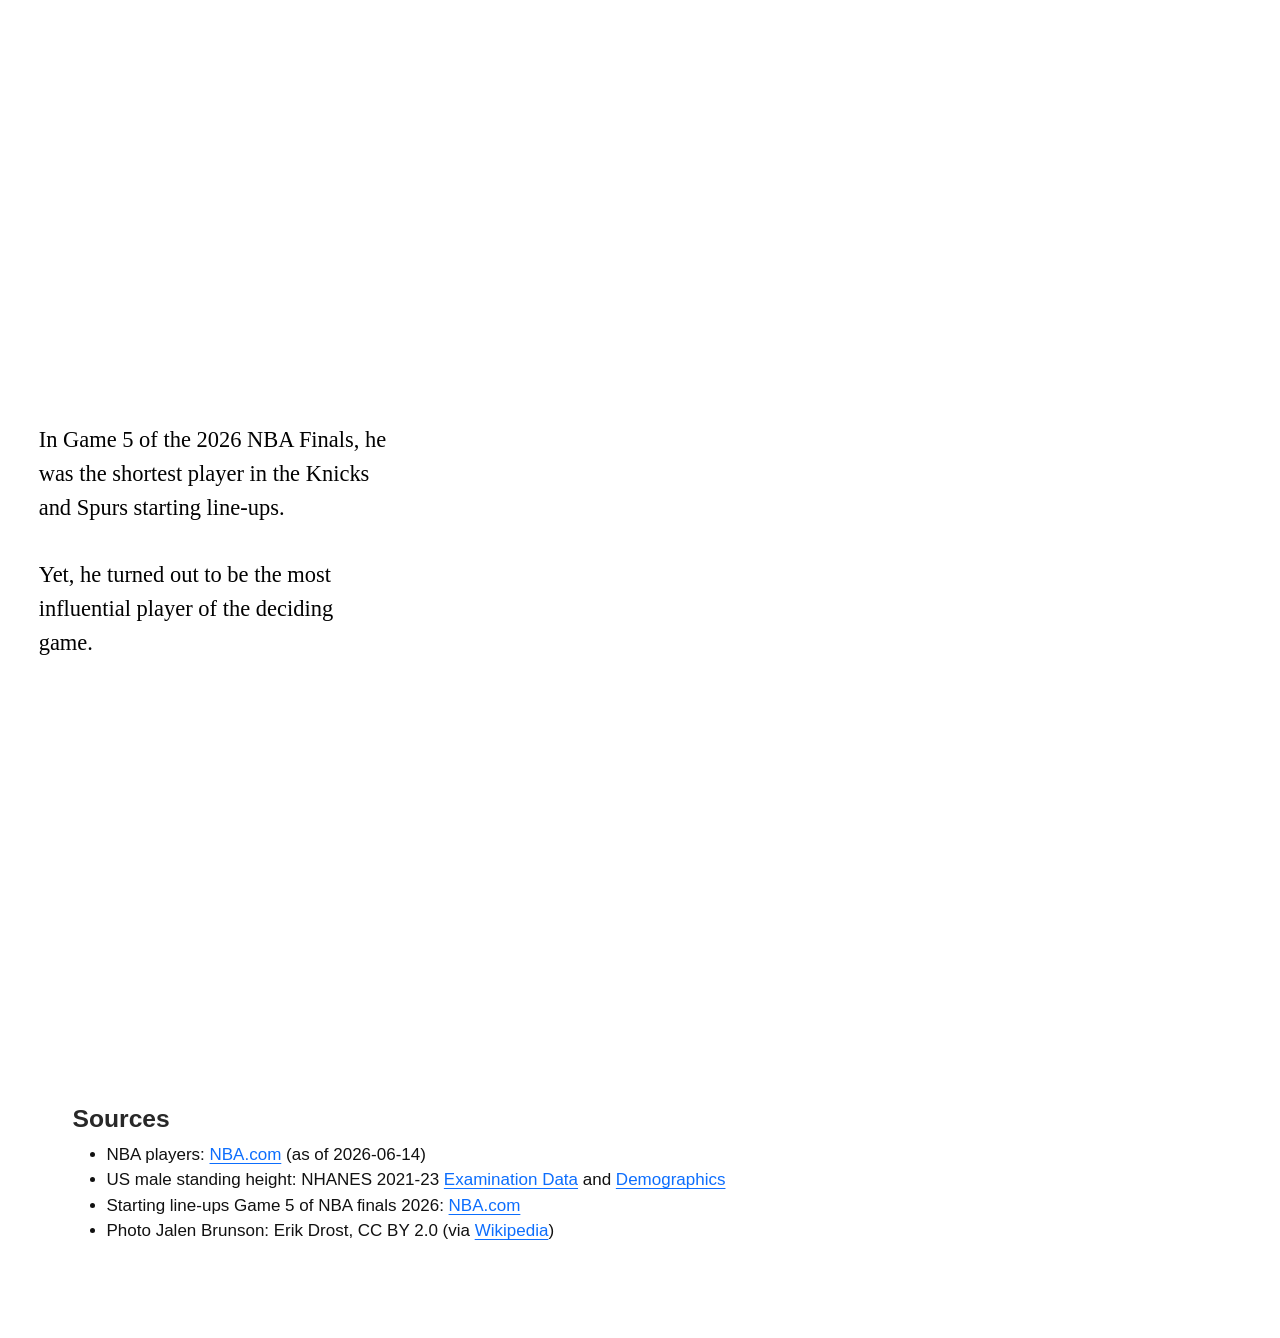
==== commit 7b70c5ce: "fixed wrong fenced div" ====
--- a/index.html
+++ b/index.html
@@ -56,10 +56,10 @@
       <style>
         :root {
           --cr-narrative-font-family: Instrument Sans;
+--cr-section-background-color: #FFFFFF;
+--cr-narrative-background-color-overlay: #FFFFFFF2;
+--cr-narrative-text-color-overlay: black;
 --cr-narrative-border-radius: 5px;
---cr-narrative-background-color-overlay: #FFFFFFF2;
---cr-section-background-color: #FFFFFF;
---cr-narrative-text-color-overlay: black;
         }
       </style>
     
@@ -83,7 +83,9 @@
 </header>
 
 
-<p>::: Jalen Brunson was the engine of the Knicks’ historic 2026 championship run, earning NBA Finals MVP honors while leading the postseason in total scoring with 28.4 points per game. In the decisive Game 5, he score 45 points in total and scoring 13 straight in the fourth quarter to rally the Knicks from a double-digit deficit and secure their first title in 53 years. :::</p>
+<div id="intro">
+<p>Jalen Brunson was the engine of the Knicks’ historic 2026 championship run, earning NBA Finals MVP honors while leading the postseason in total scoring with 28.4 points per game. In the decisive Game 5, he score 45 points in total and scoring 13 straight in the fourth quarter to rally the Knicks from a double-digit deficit and secure their first title in 53 years.</p>
+</div>
 <div class="cr-section cr-column-screen sidebar-left">
 <div class="narrative-col">
 <div class="trigger">
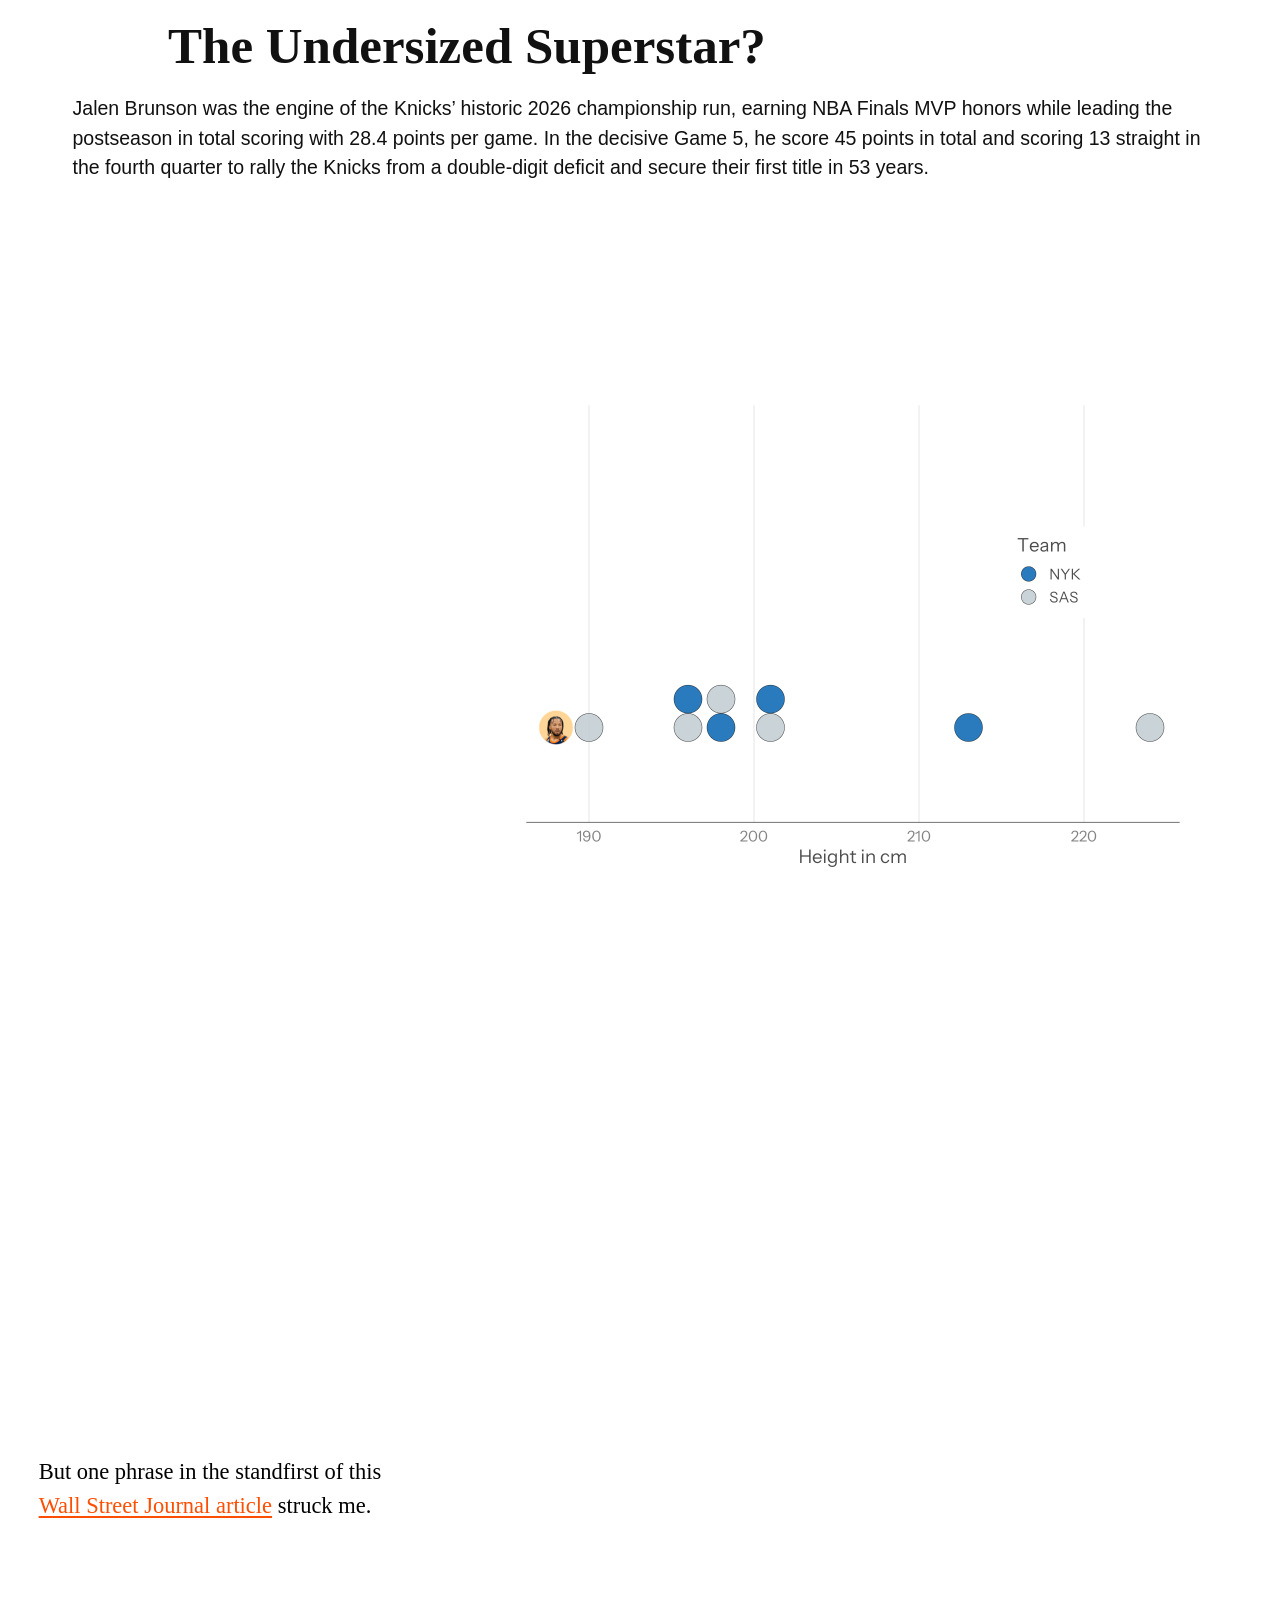
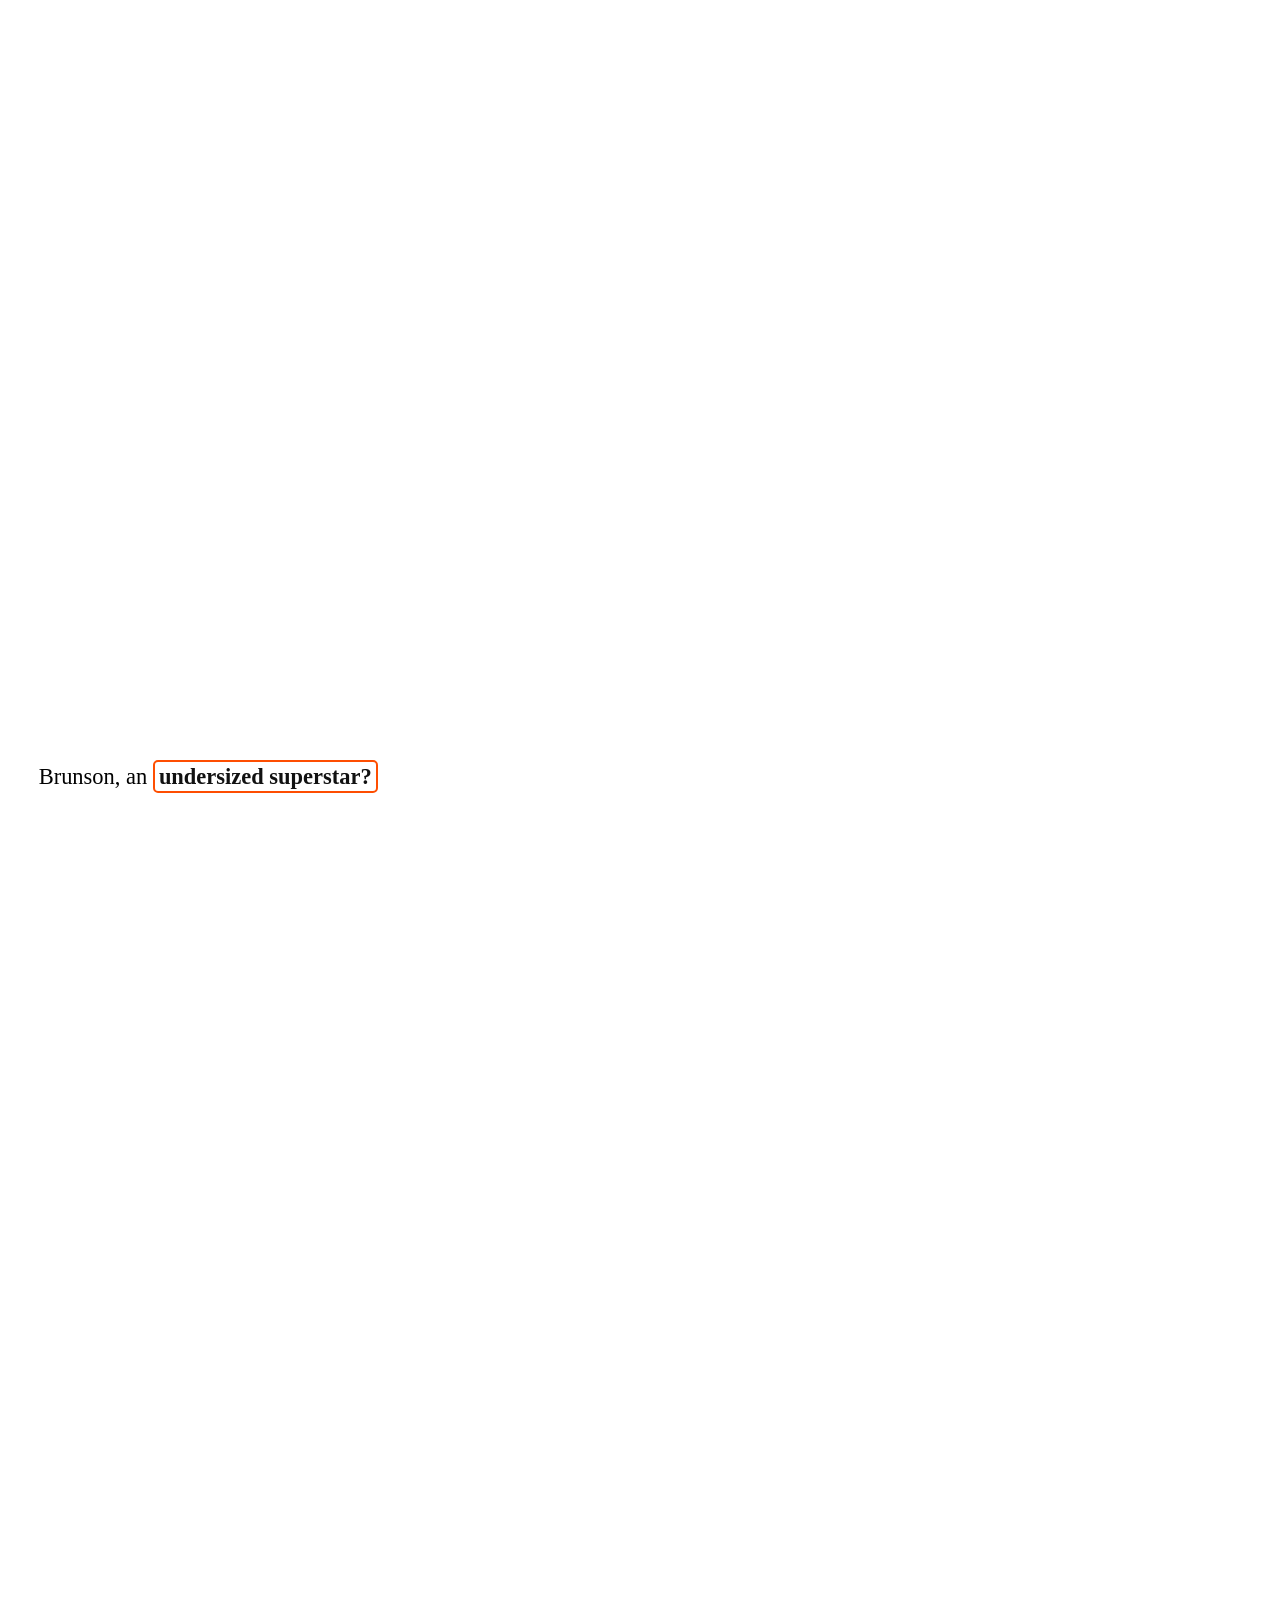
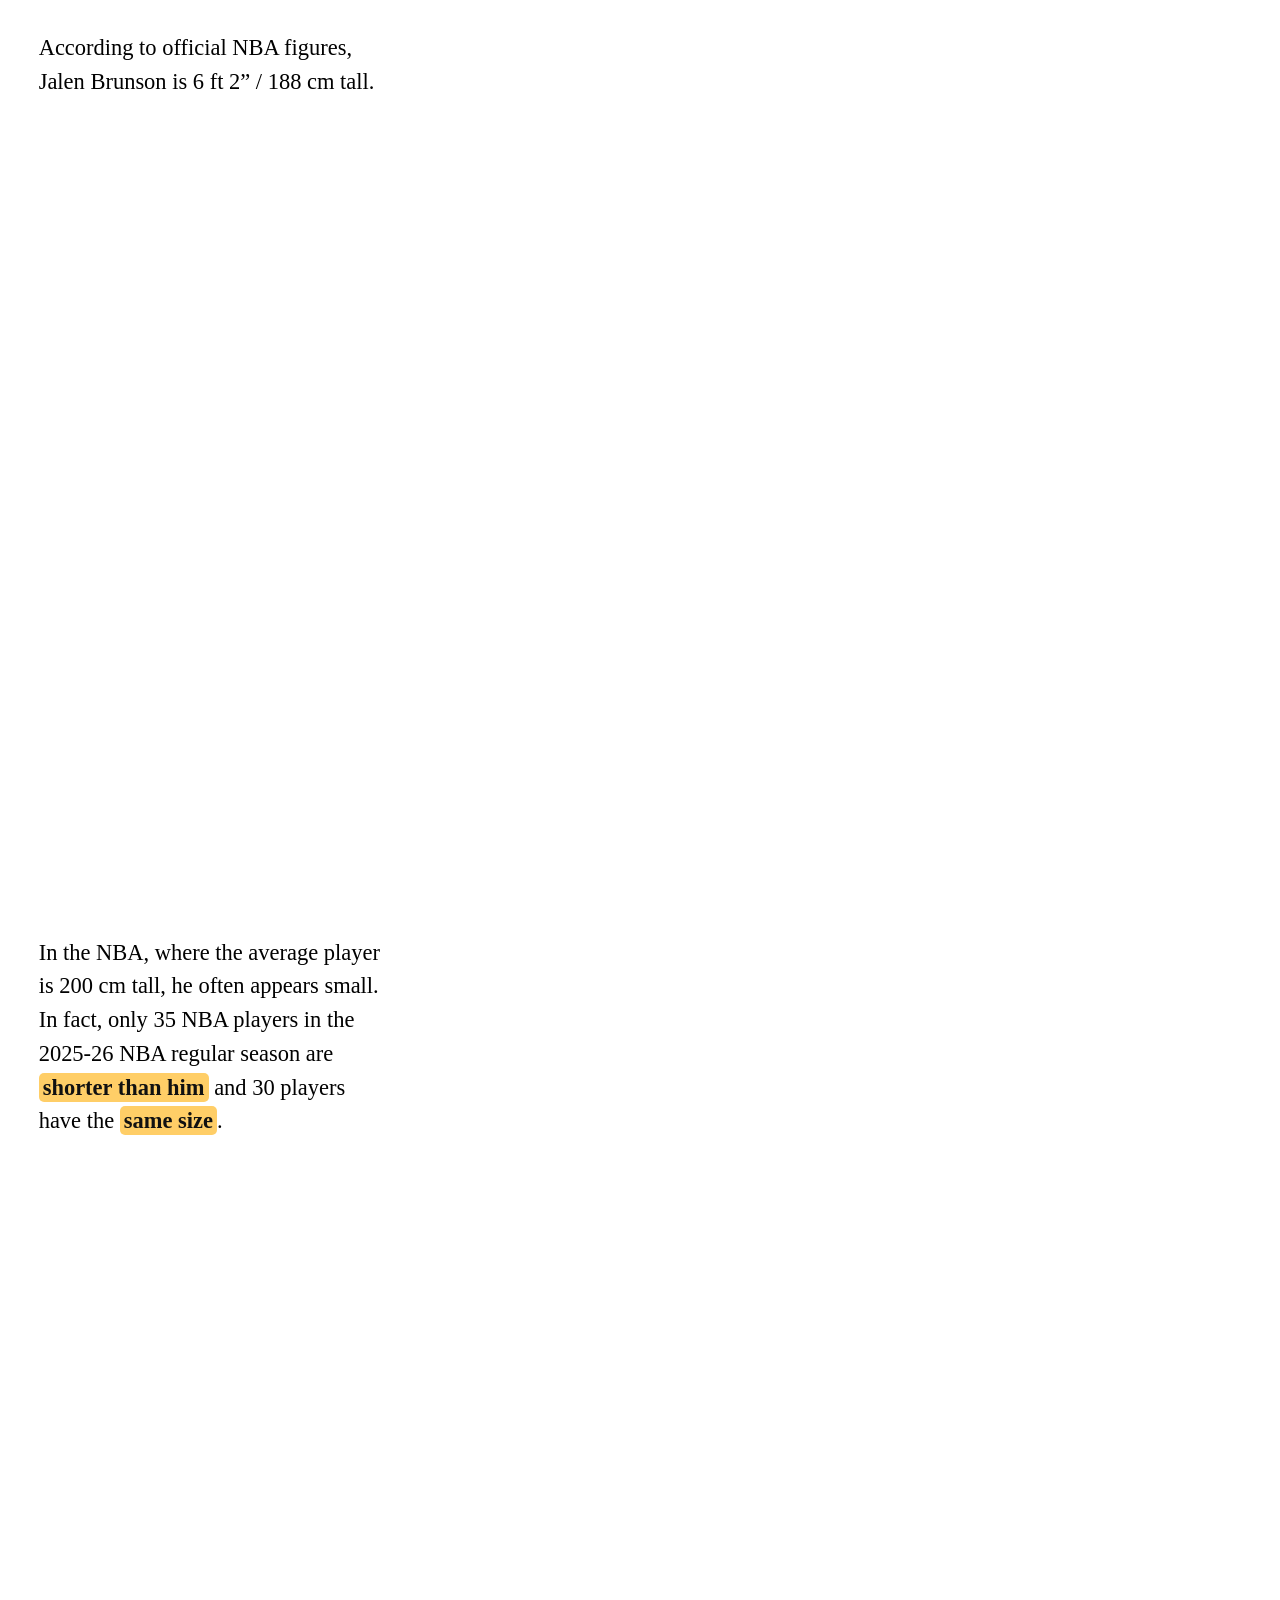
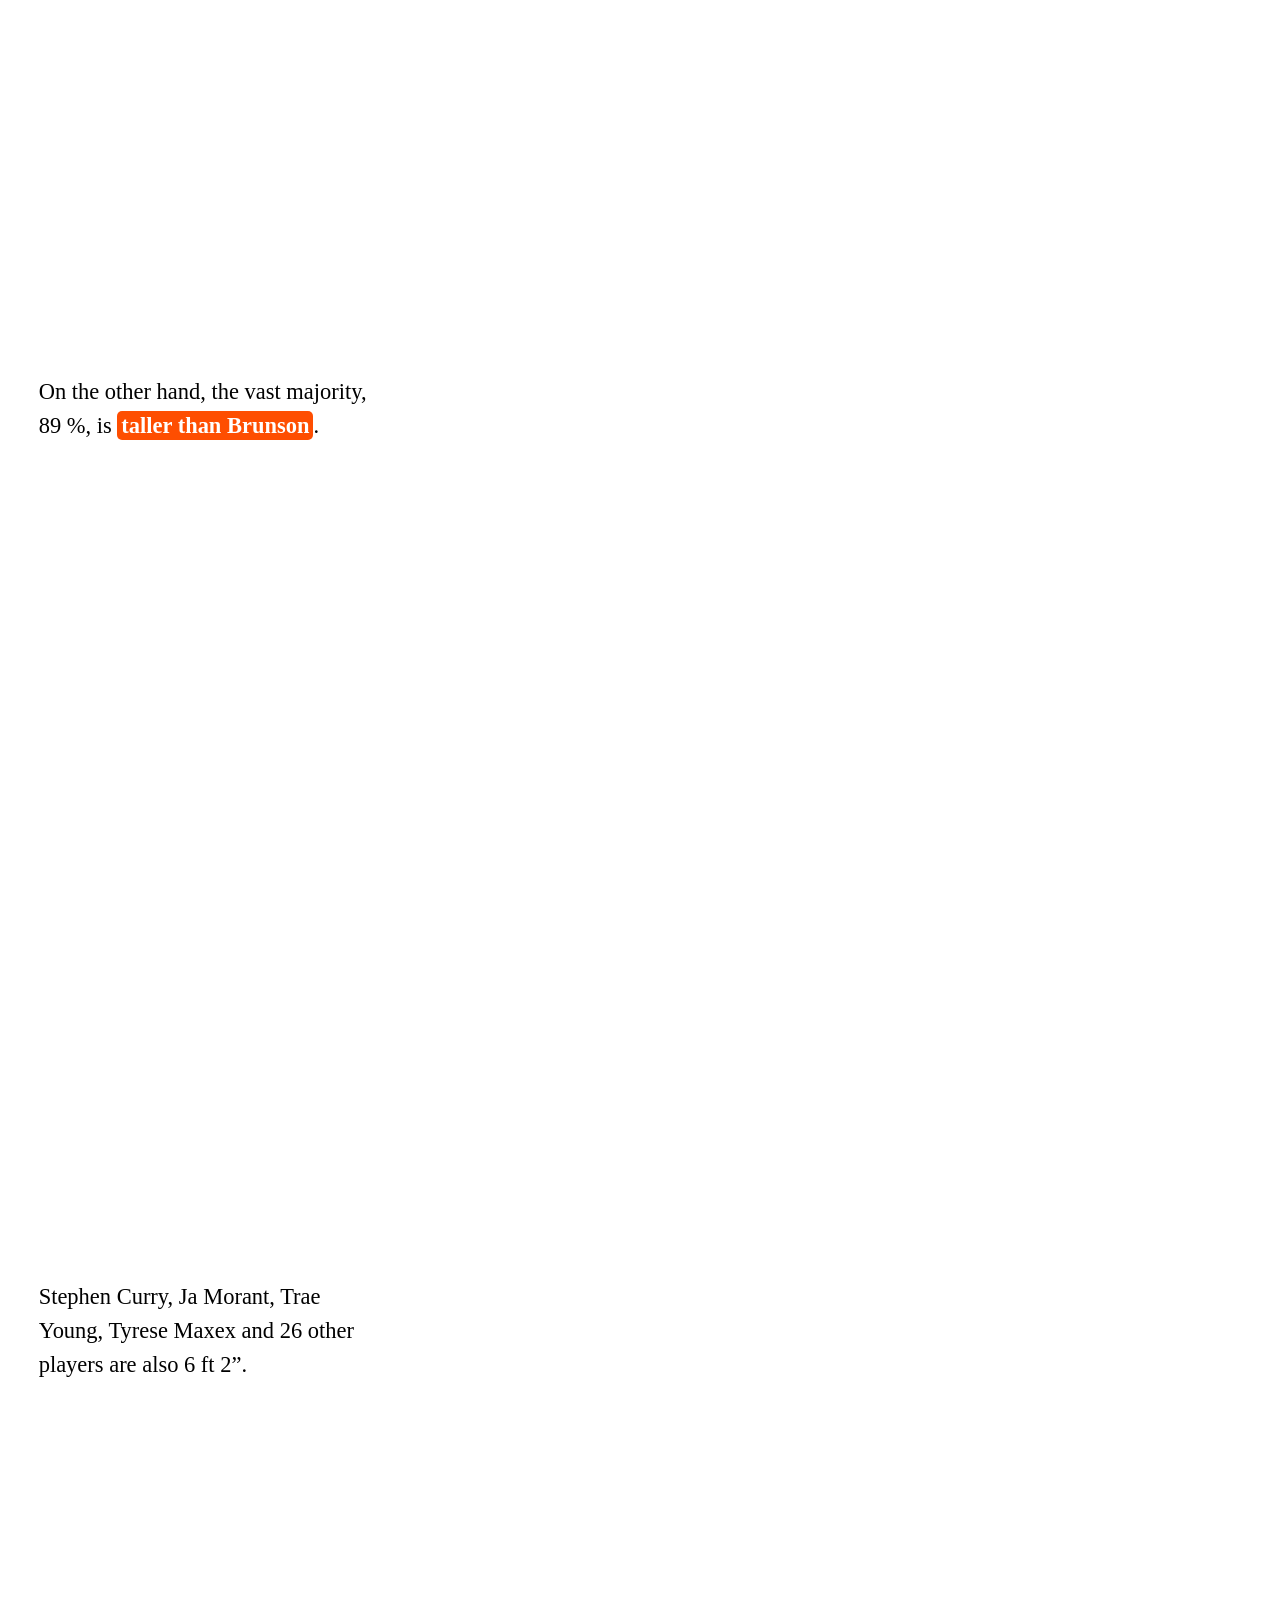
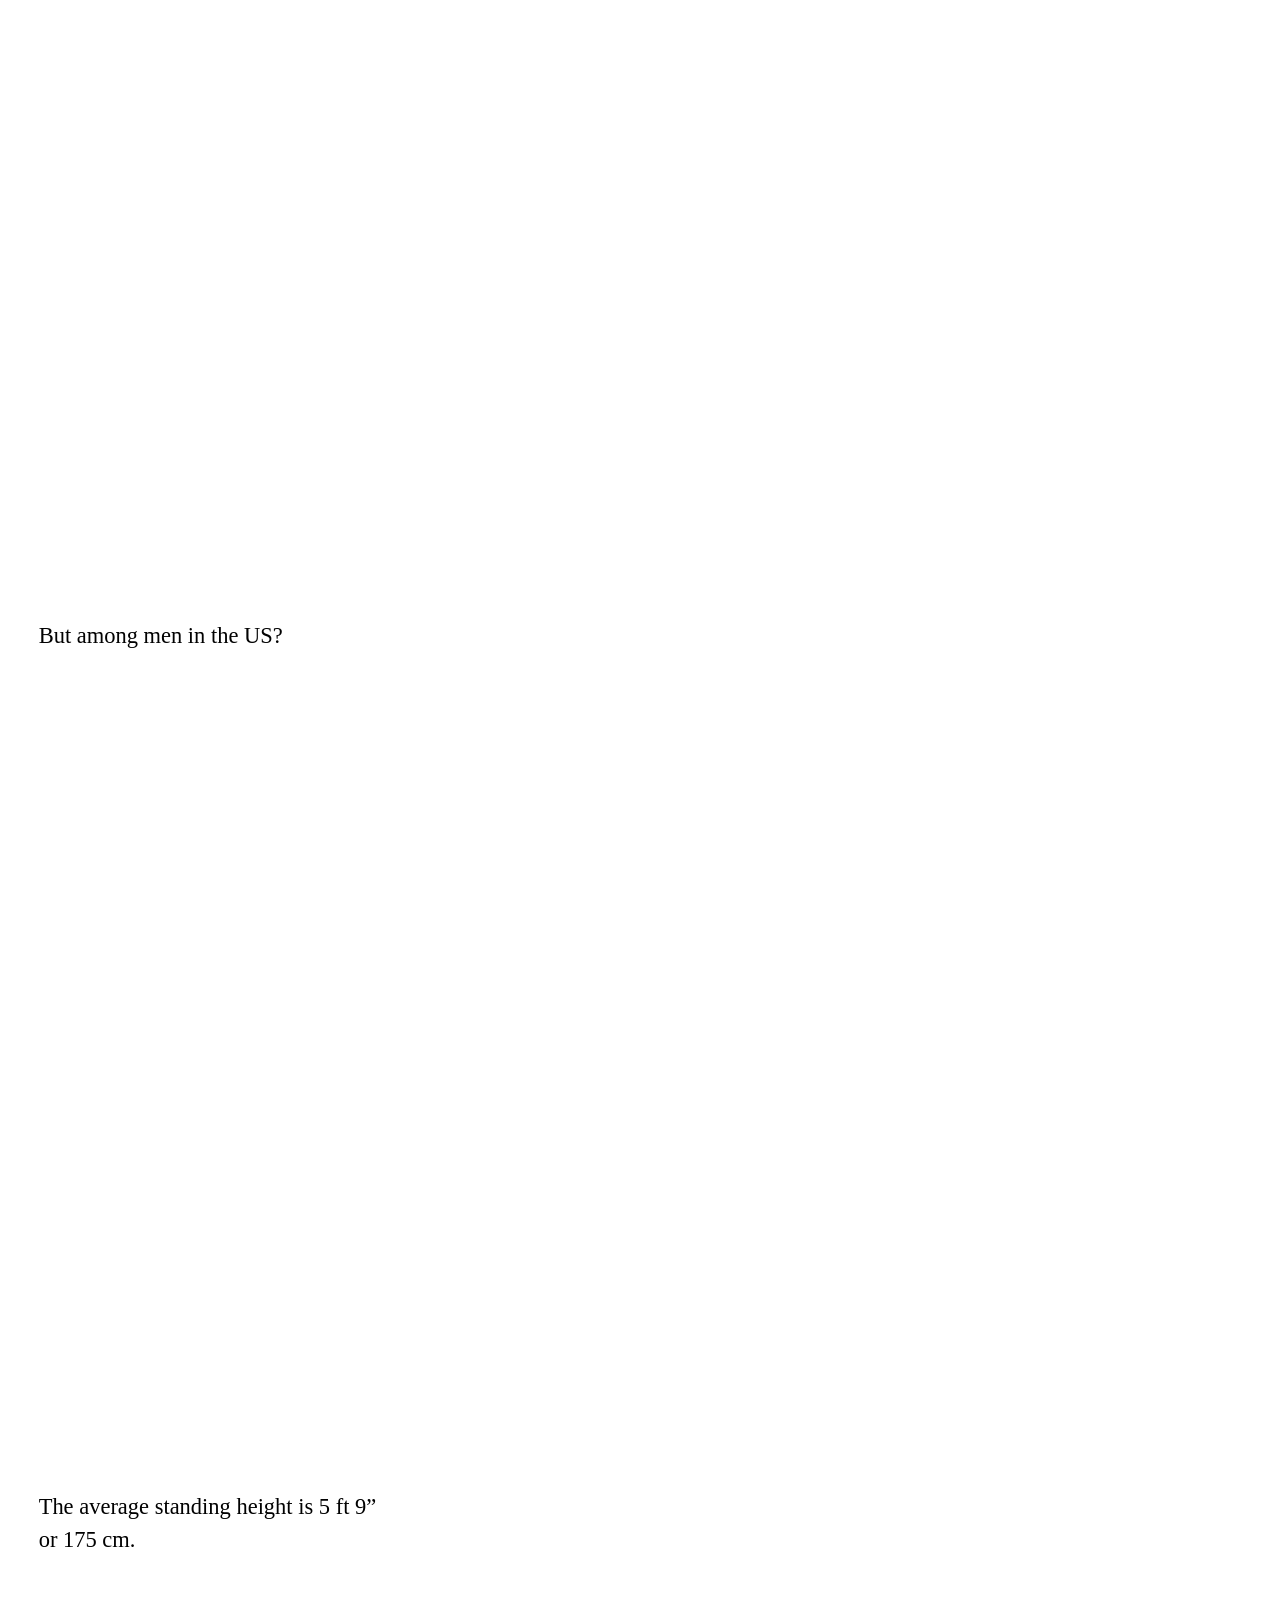
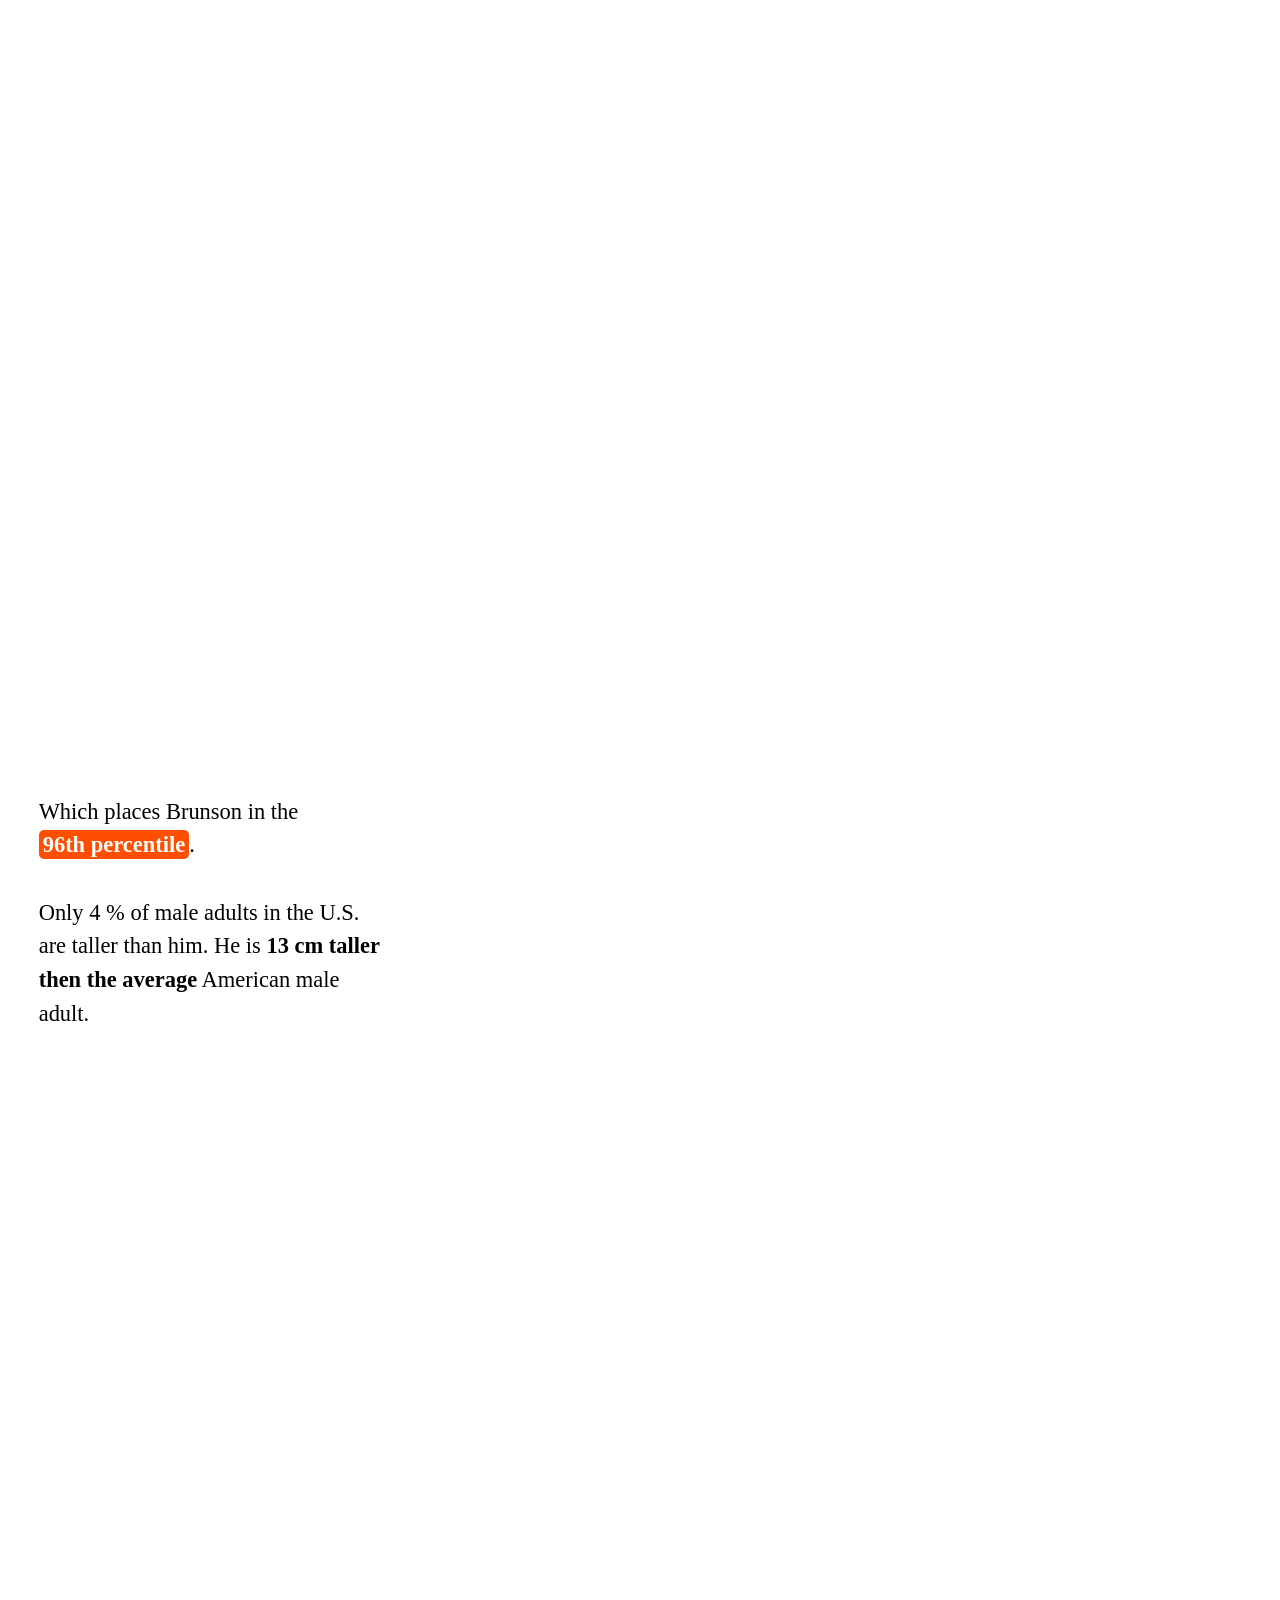
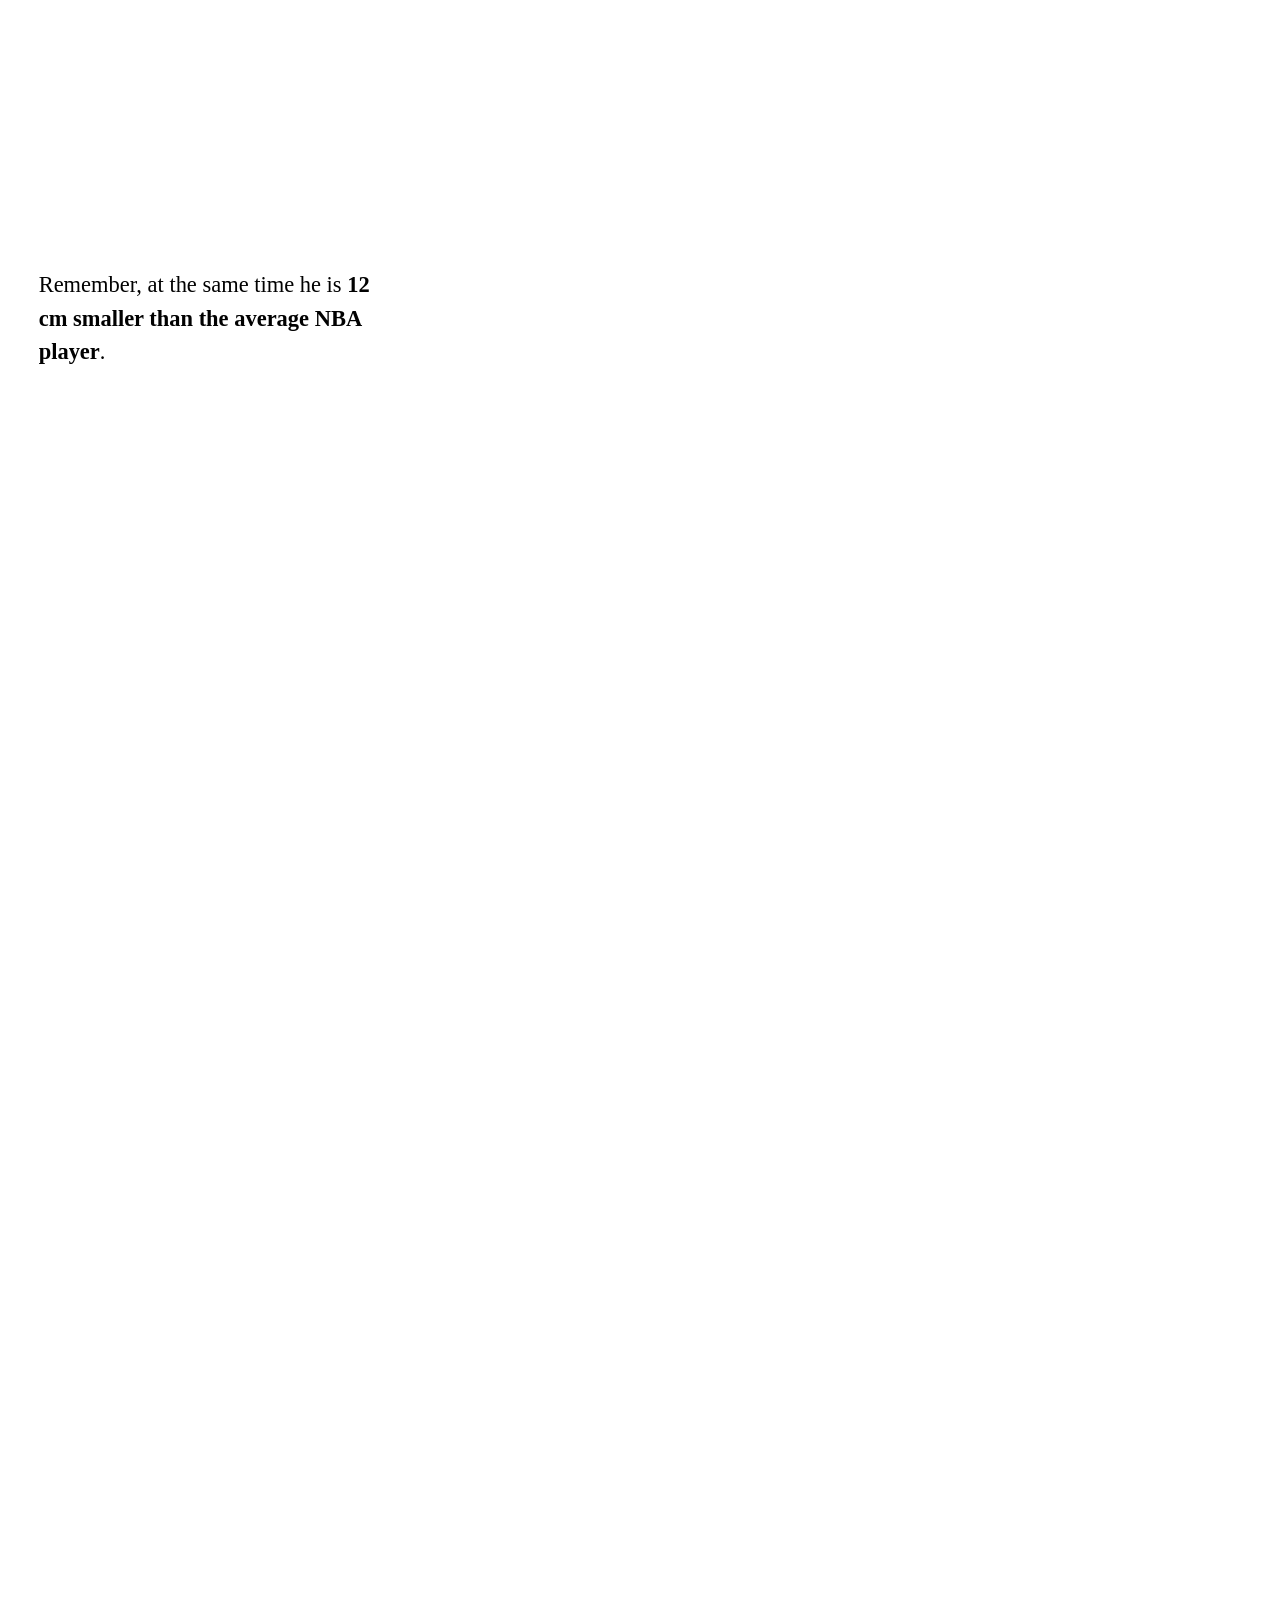
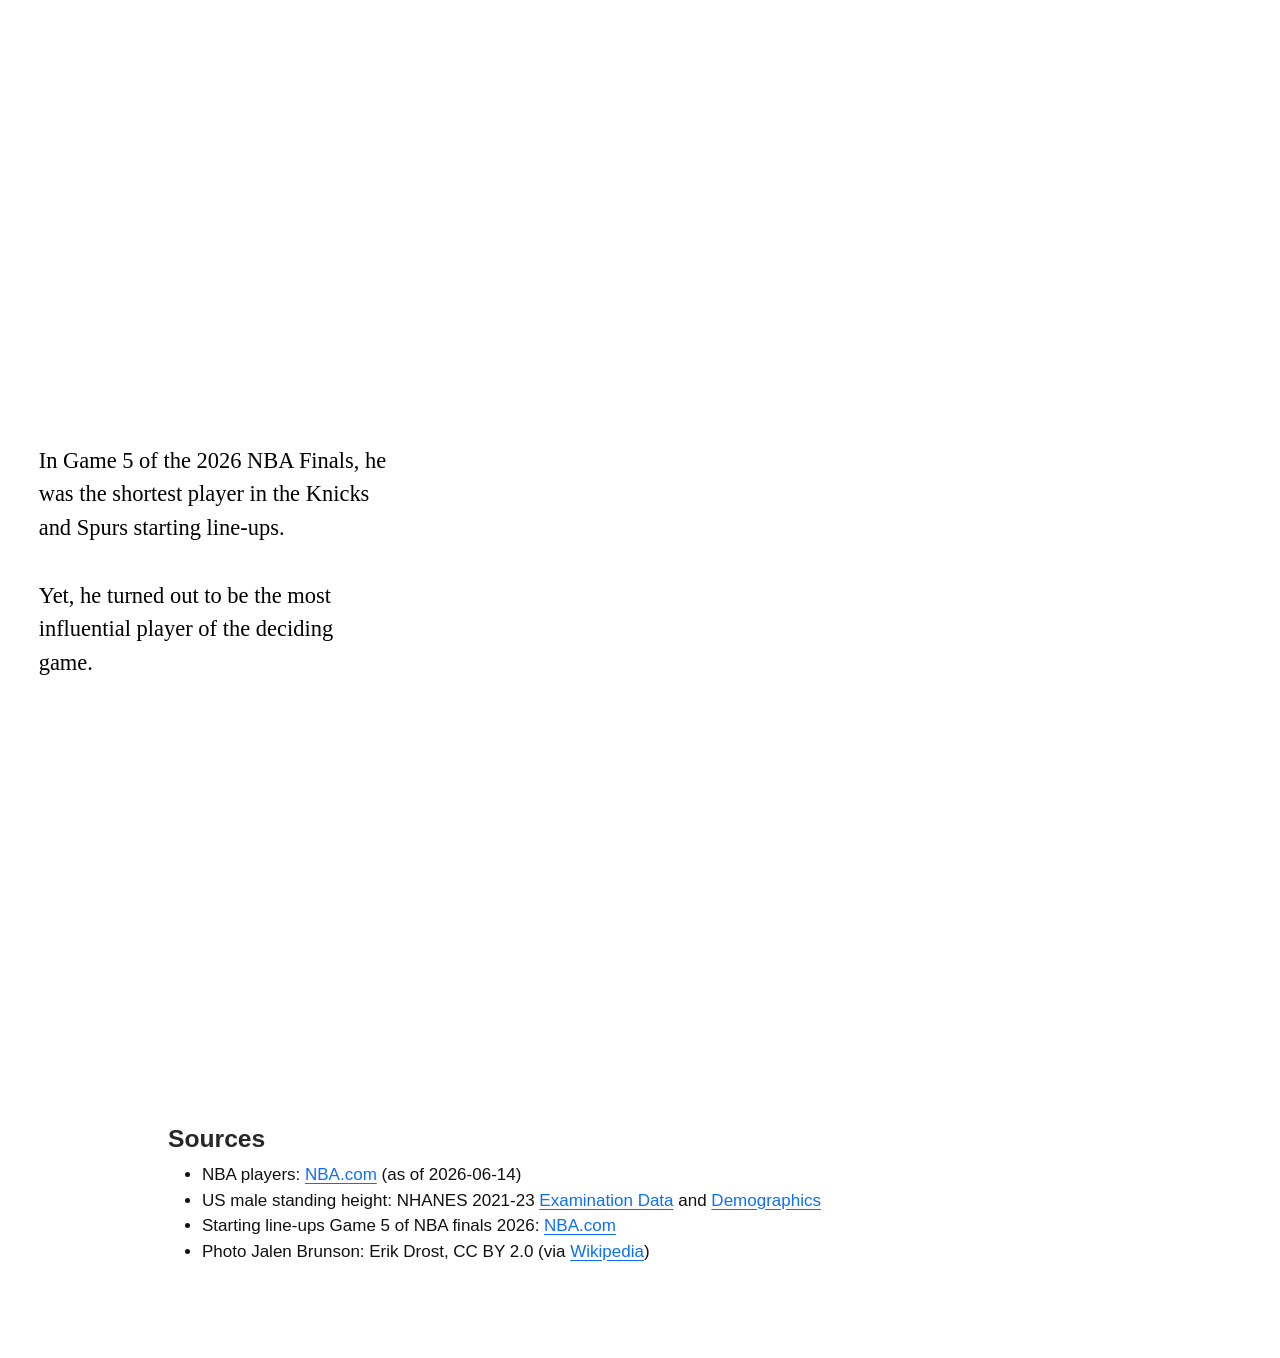
==== commit 34f432e4: "intro --> class column-page" ====
--- a/index.html
+++ b/index.html
@@ -51,15 +51,15 @@
 
 <div id="quarto-content" class="page-columns page-rows-contents page-layout-full">
 
-<main class="content column-page" id="quarto-document-content">
+<main class="content page-columns page-full column-body" id="quarto-document-content">
       <!-- user-provided yaml closeread style options -->
       <style>
         :root {
-          --cr-narrative-font-family: Instrument Sans;
+          --cr-narrative-text-color-overlay: black;
+--cr-narrative-border-radius: 5px;
+--cr-narrative-font-family: Instrument Sans;
+--cr-narrative-background-color-overlay: #FFFFFFF2;
 --cr-section-background-color: #FFFFFF;
---cr-narrative-background-color-overlay: #FFFFFFF2;
---cr-narrative-text-color-overlay: black;
---cr-narrative-border-radius: 5px;
         }
       </style>
     
@@ -71,7 +71,7 @@
 
 
 
-<div class="quarto-title-meta column-page">
+<div class="quarto-title-meta column-body">
 
     
   
@@ -83,7 +83,7 @@
 </header>
 
 
-<div id="intro">
+<div id="intro" class="column-page">
 <p>Jalen Brunson was the engine of the Knicks’ historic 2026 championship run, earning NBA Finals MVP honors while leading the postseason in total scoring with 28.4 points per game. In the decisive Game 5, he score 45 points in total and scoring 13 straight in the fourth quarter to rally the Knicks from a double-digit deficit and secure their first title in 53 years.</p>
 </div>
 <div class="cr-section cr-column-screen sidebar-left">
--- a/css/styles.css
+++ b/css/styles.css
@@ -13,6 +13,7 @@
 
 h1 {
     font-family: 'Instrument Serif', serif;
+    font-size: 3em
 }
 
 p {
@@ -42,11 +43,6 @@
 .highlighted-text-orange-border {
   color: var(--color-text);
   border: 2px solid var(--color-orange); 
-}
-
-
-#quarto-document-content > p:nth-child(3) {
-    width: 80%
 }
 
 /* Container Layout */
@@ -85,7 +81,7 @@
 
 @media (max-width: 768px) {
   body {
-    font-size: 1.2em;
+    font-size: 1.5em;
   }
 
   p {
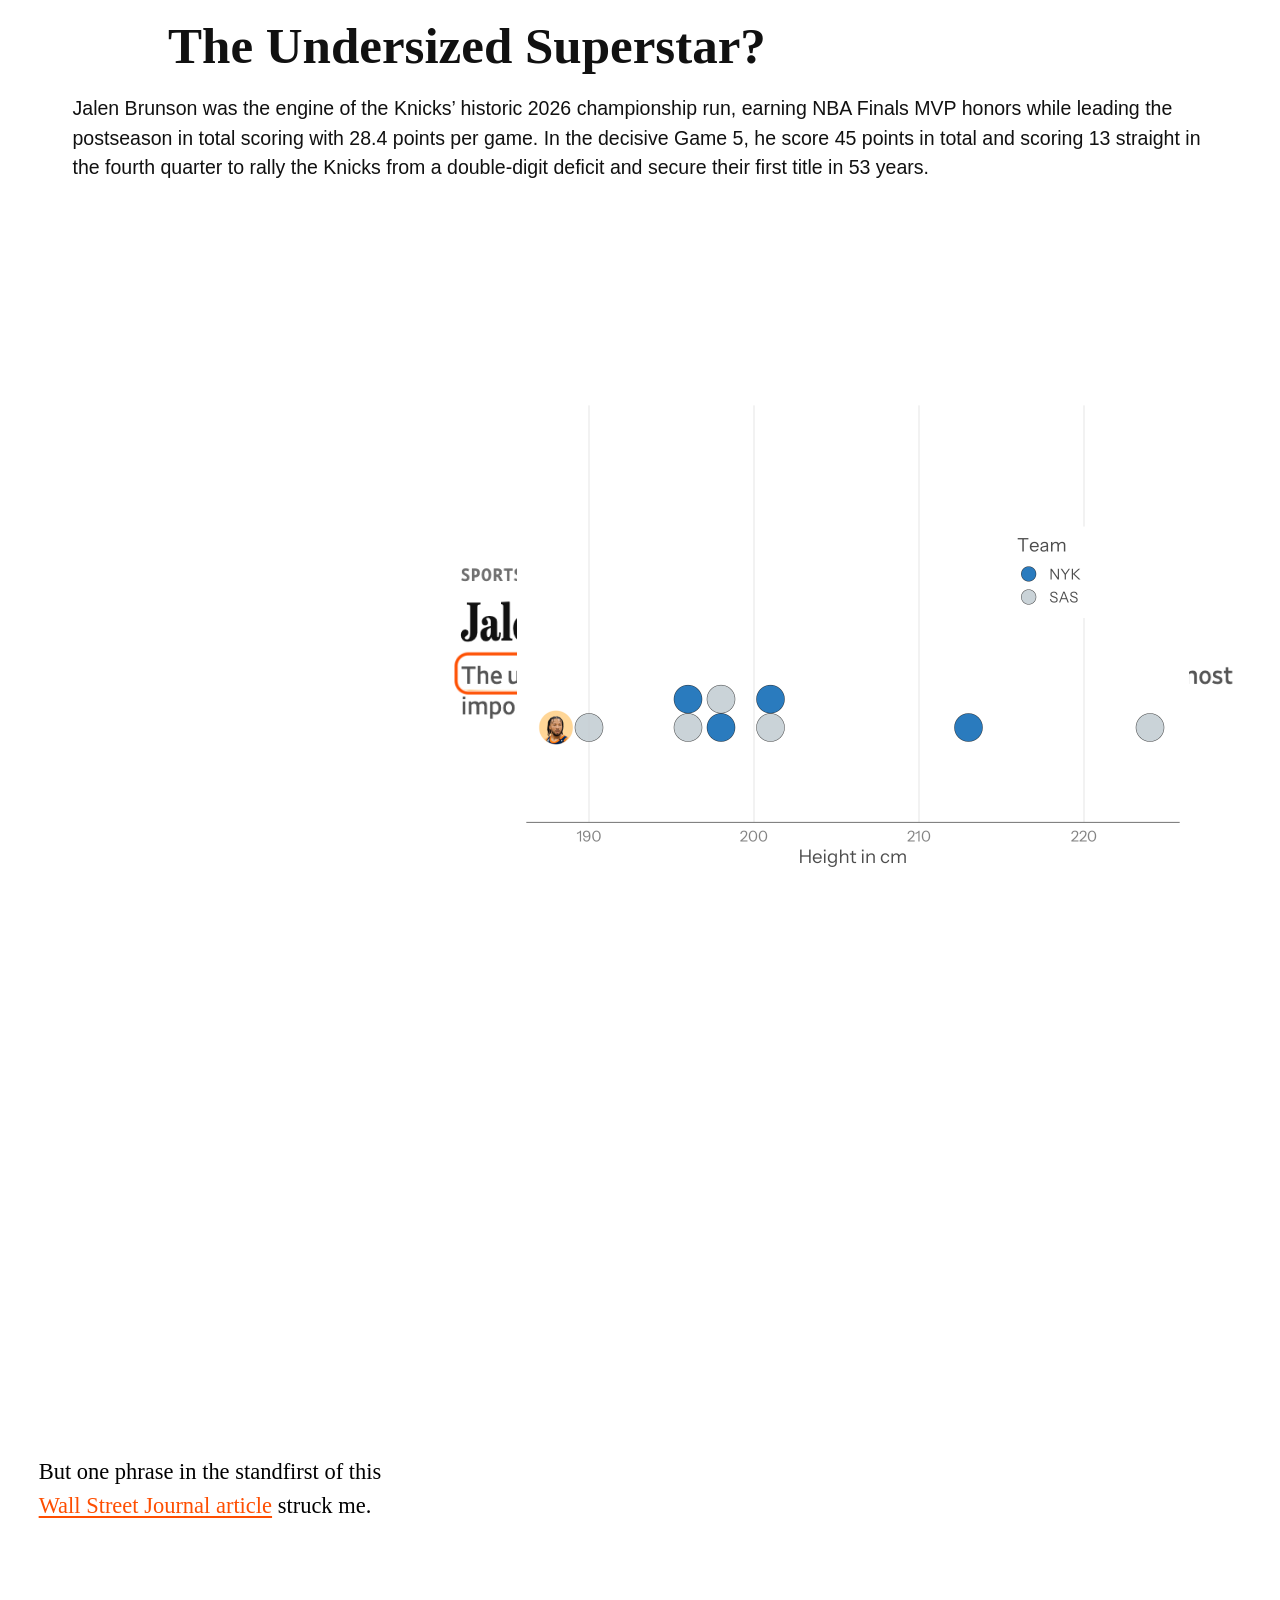
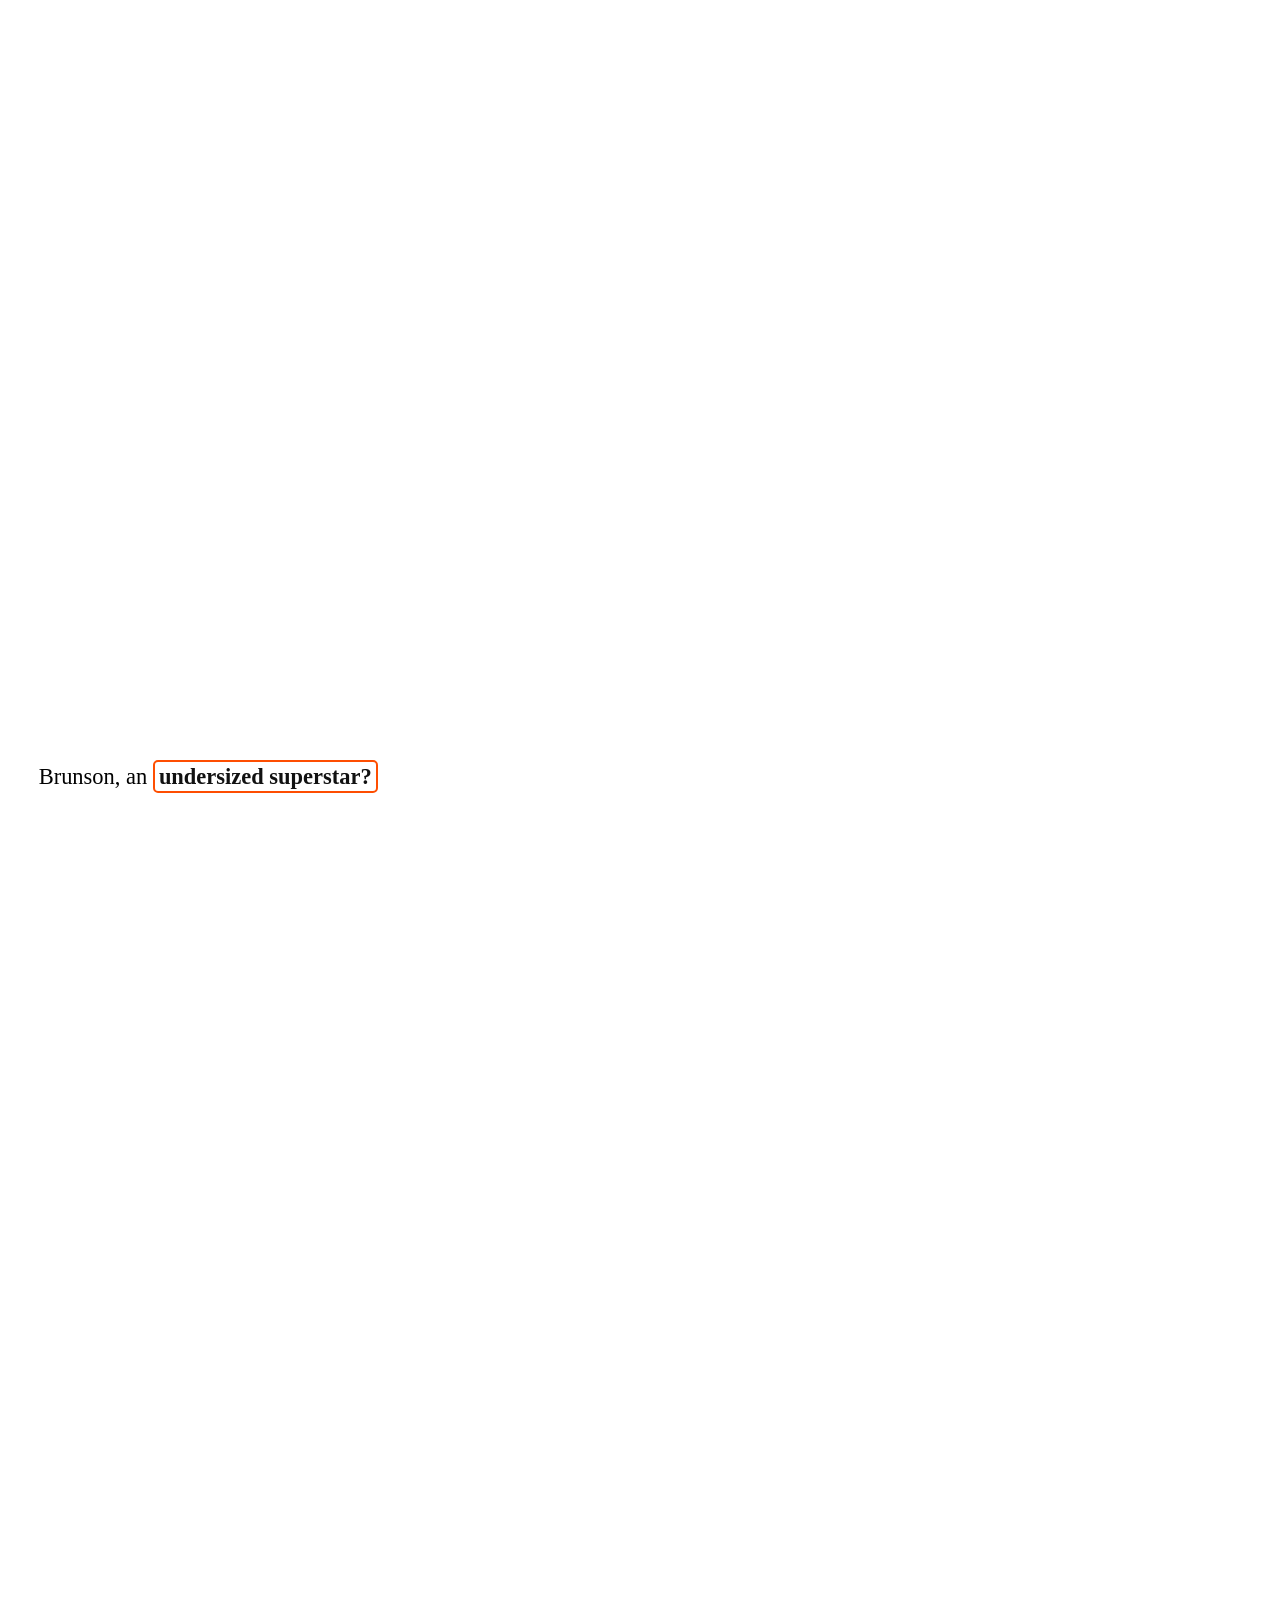
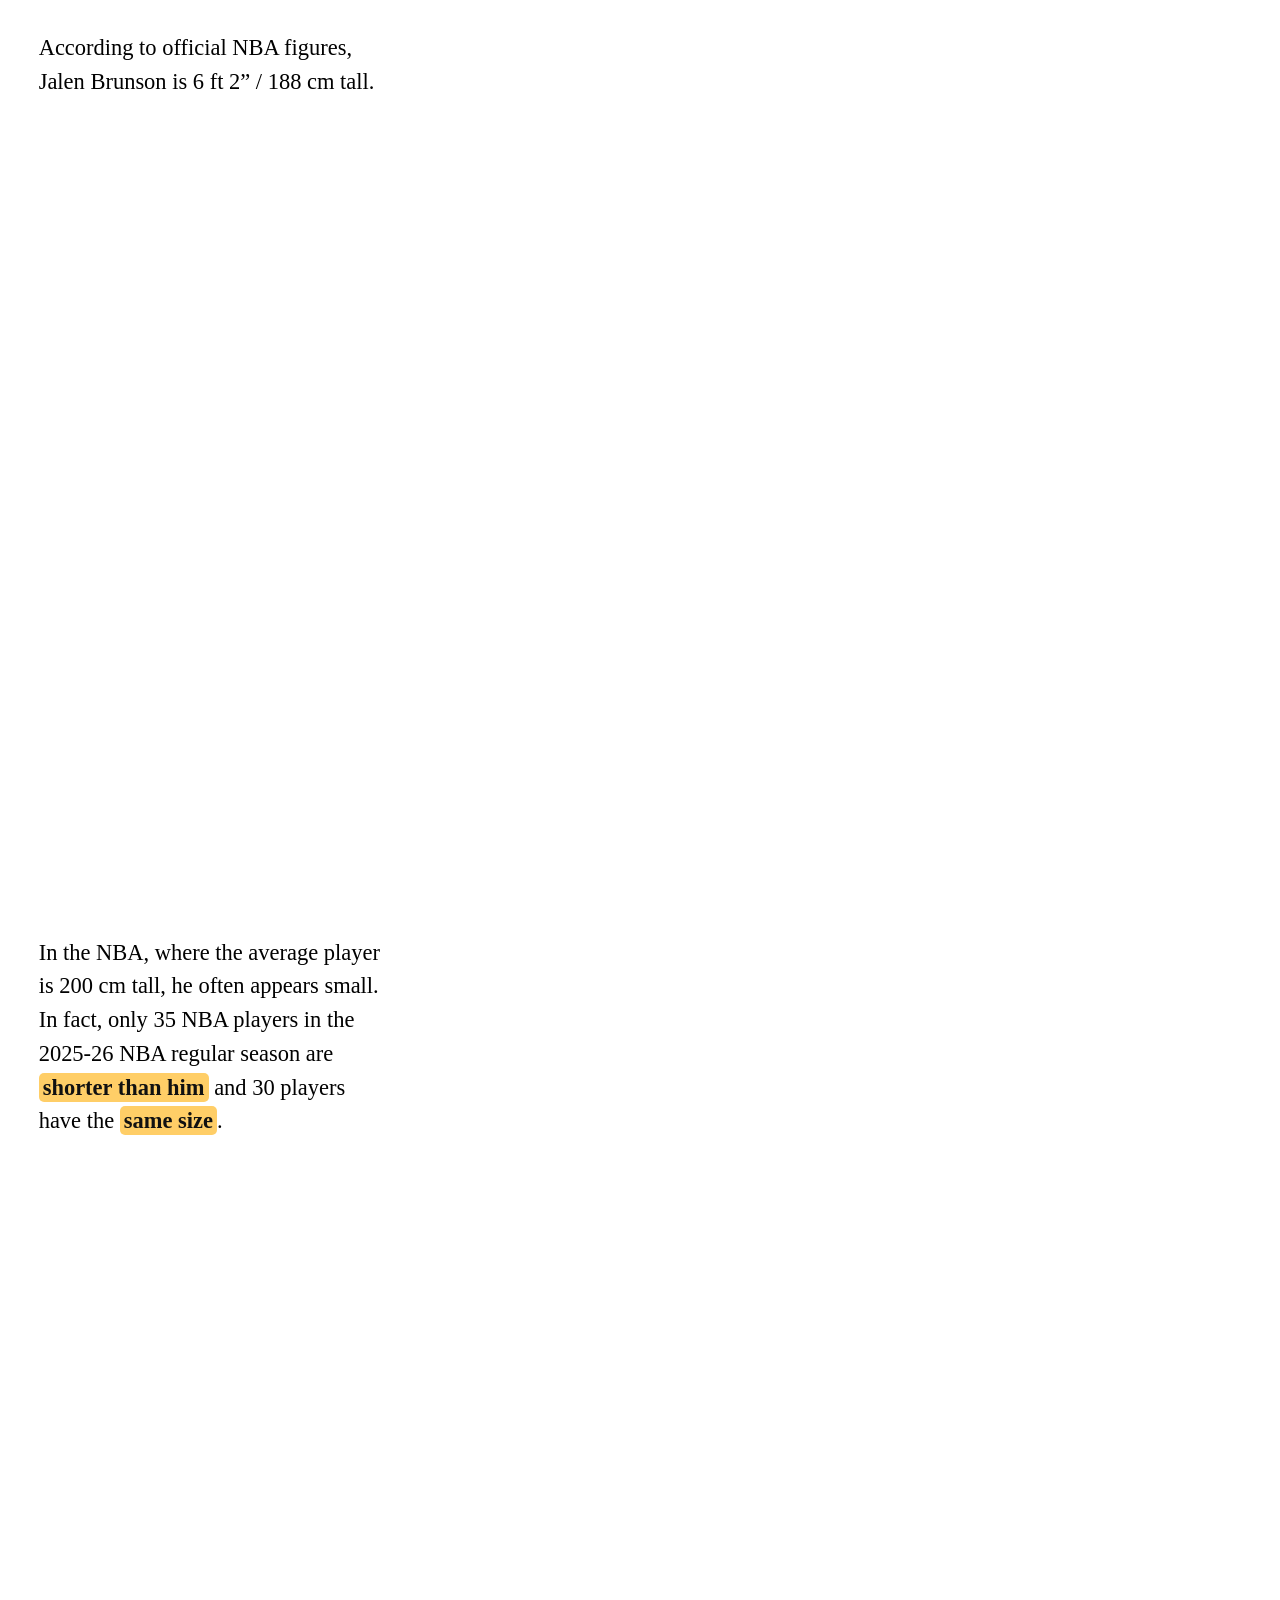
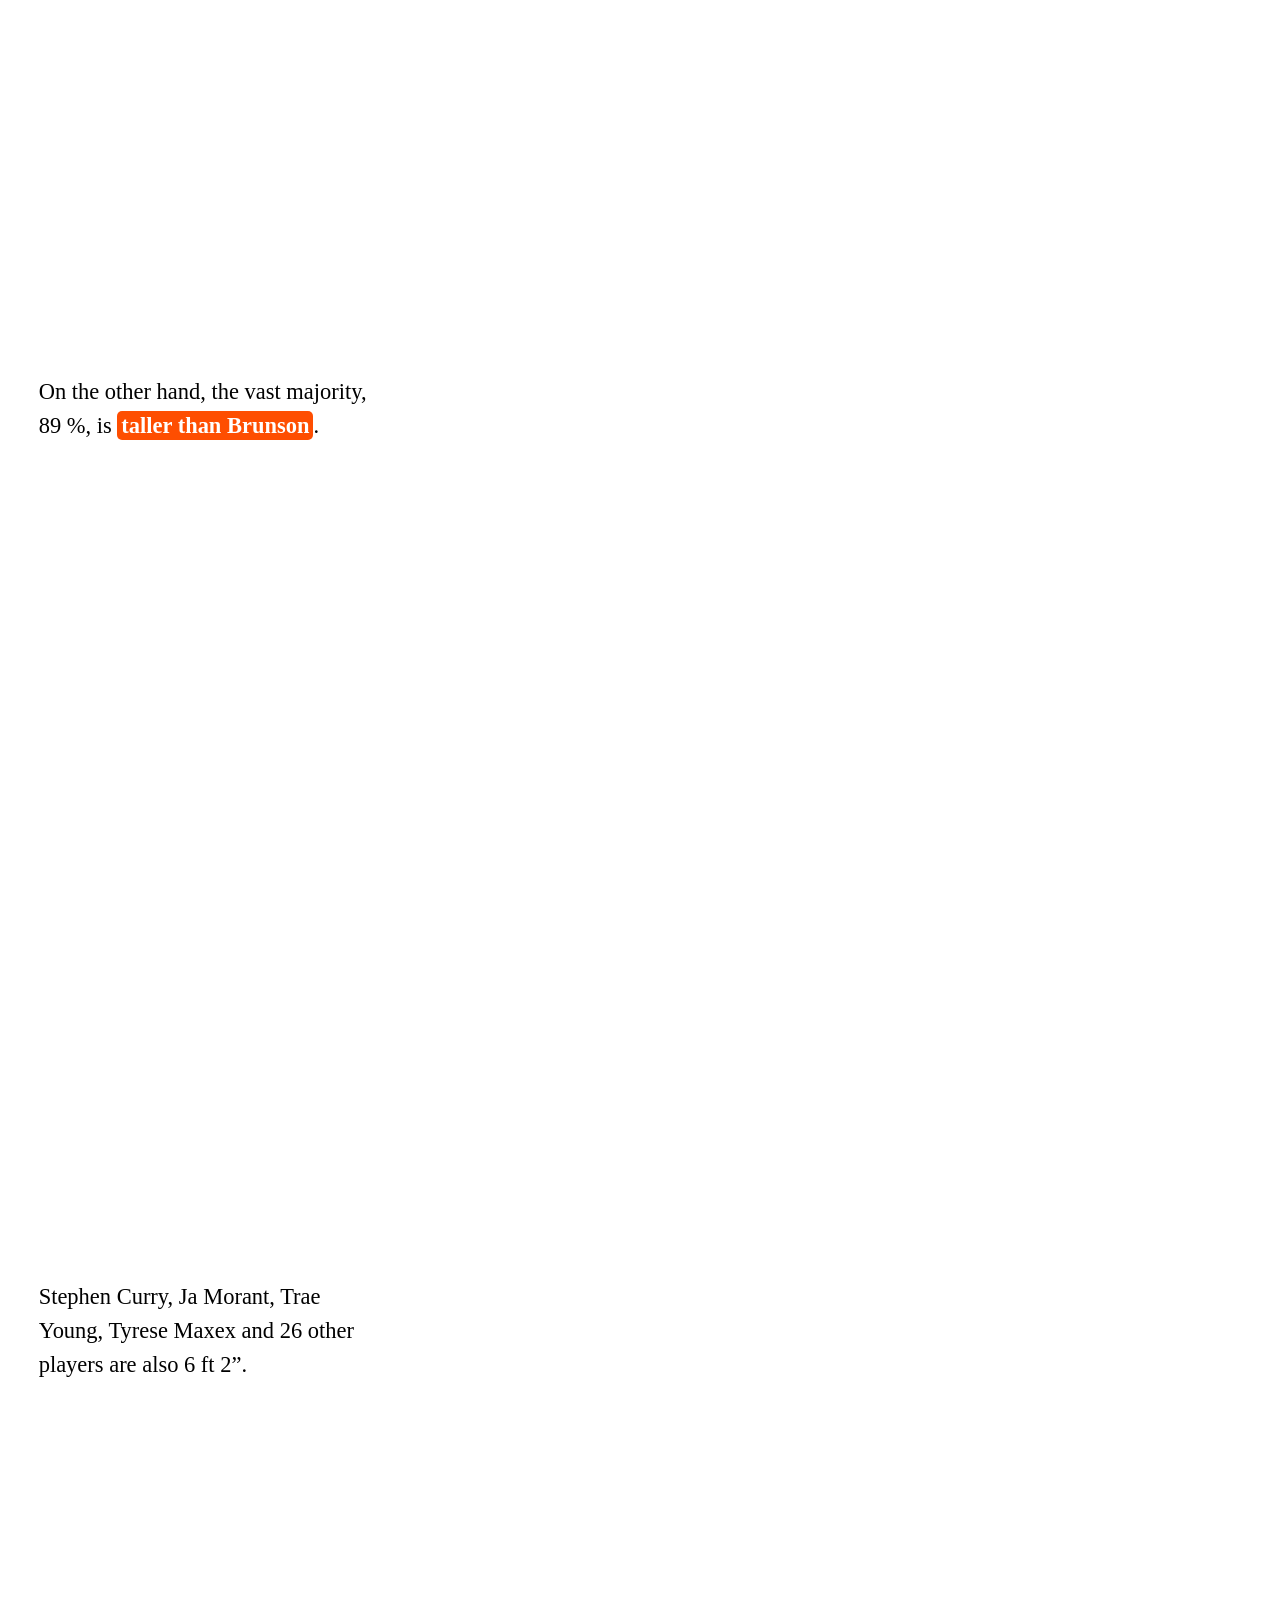
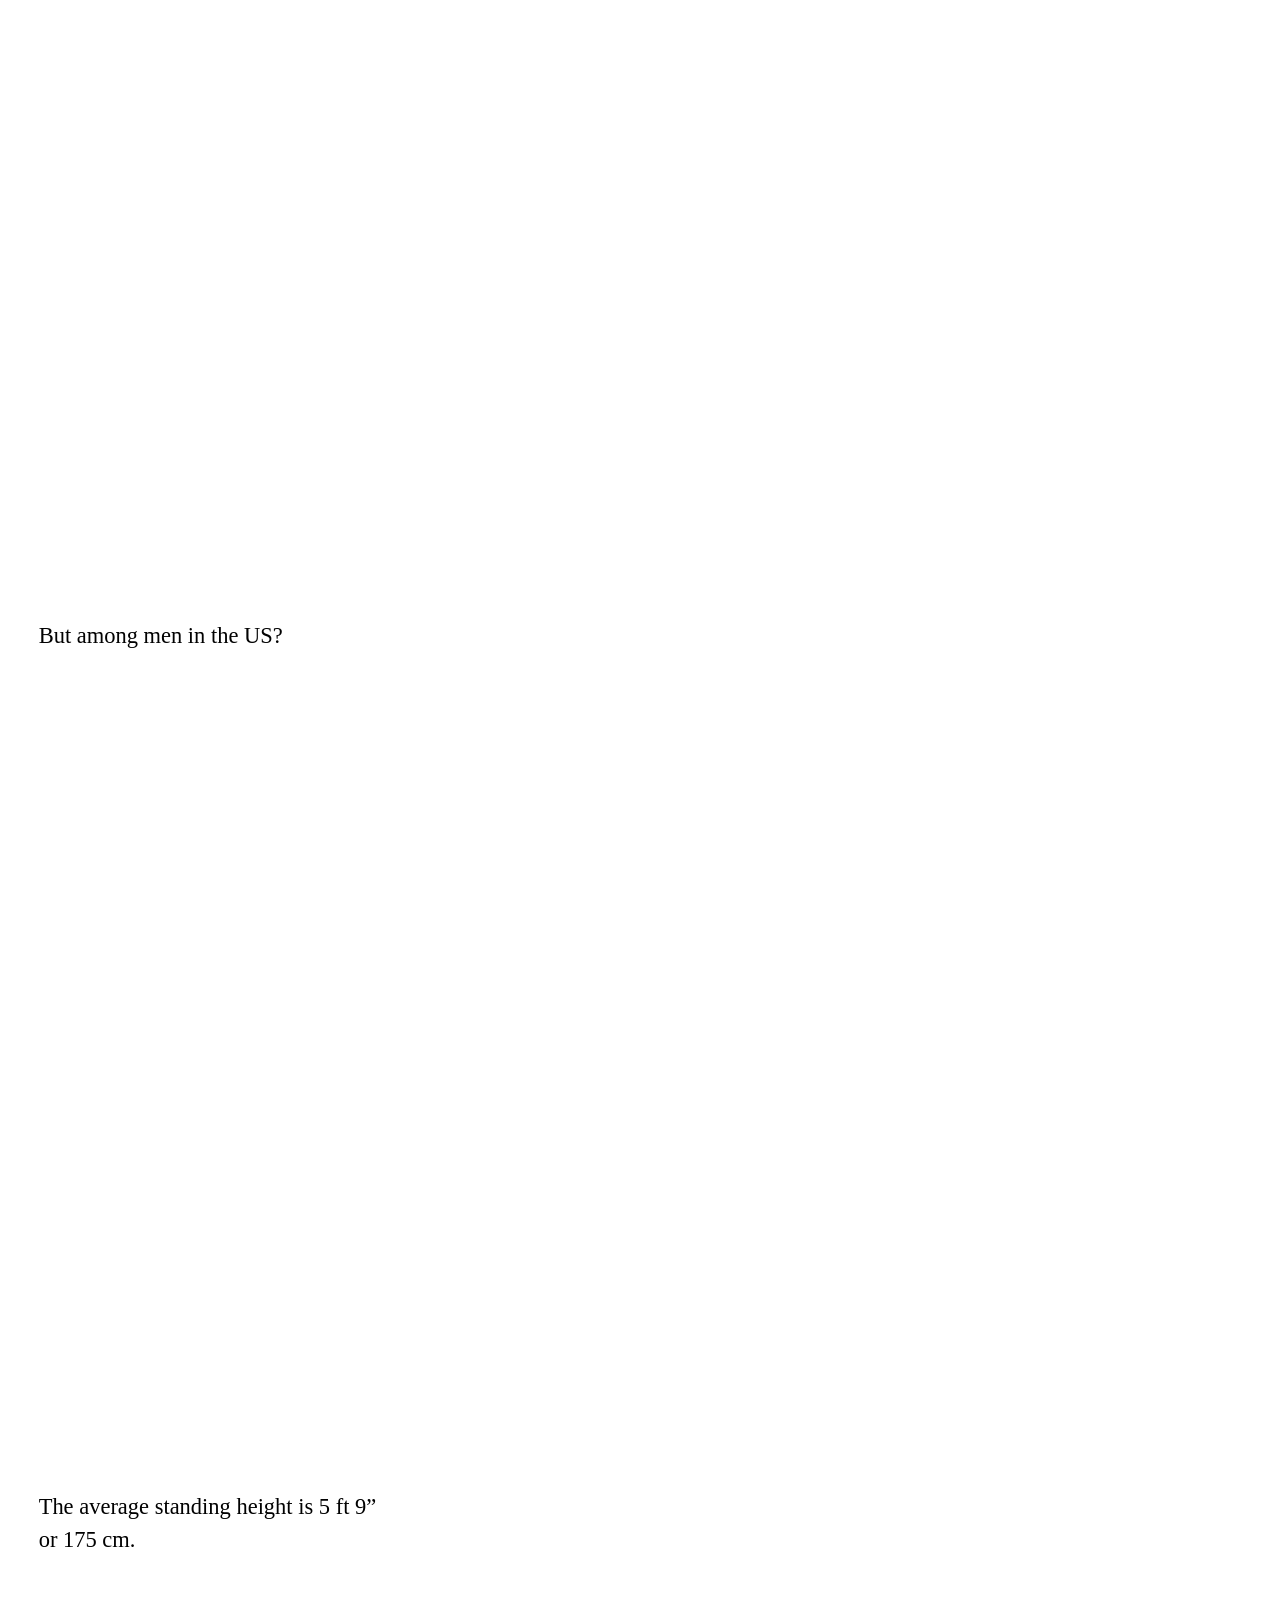
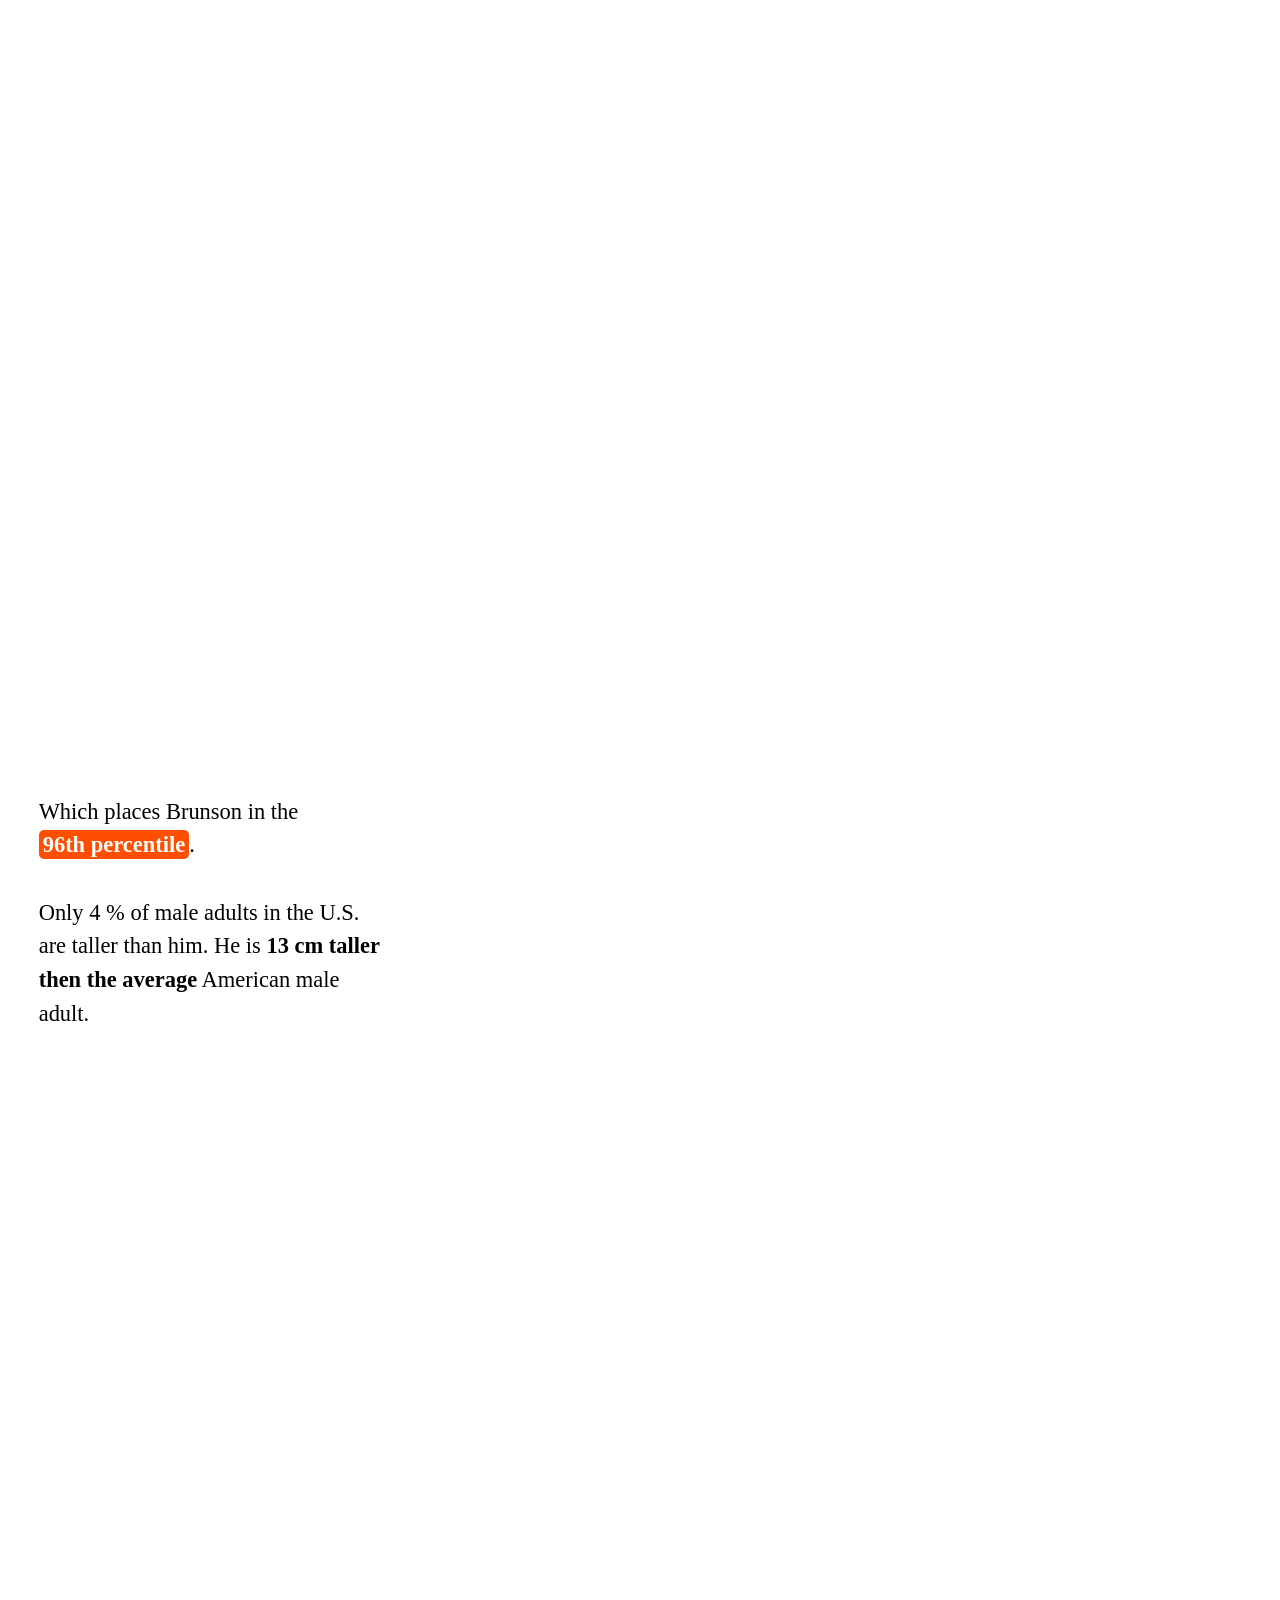
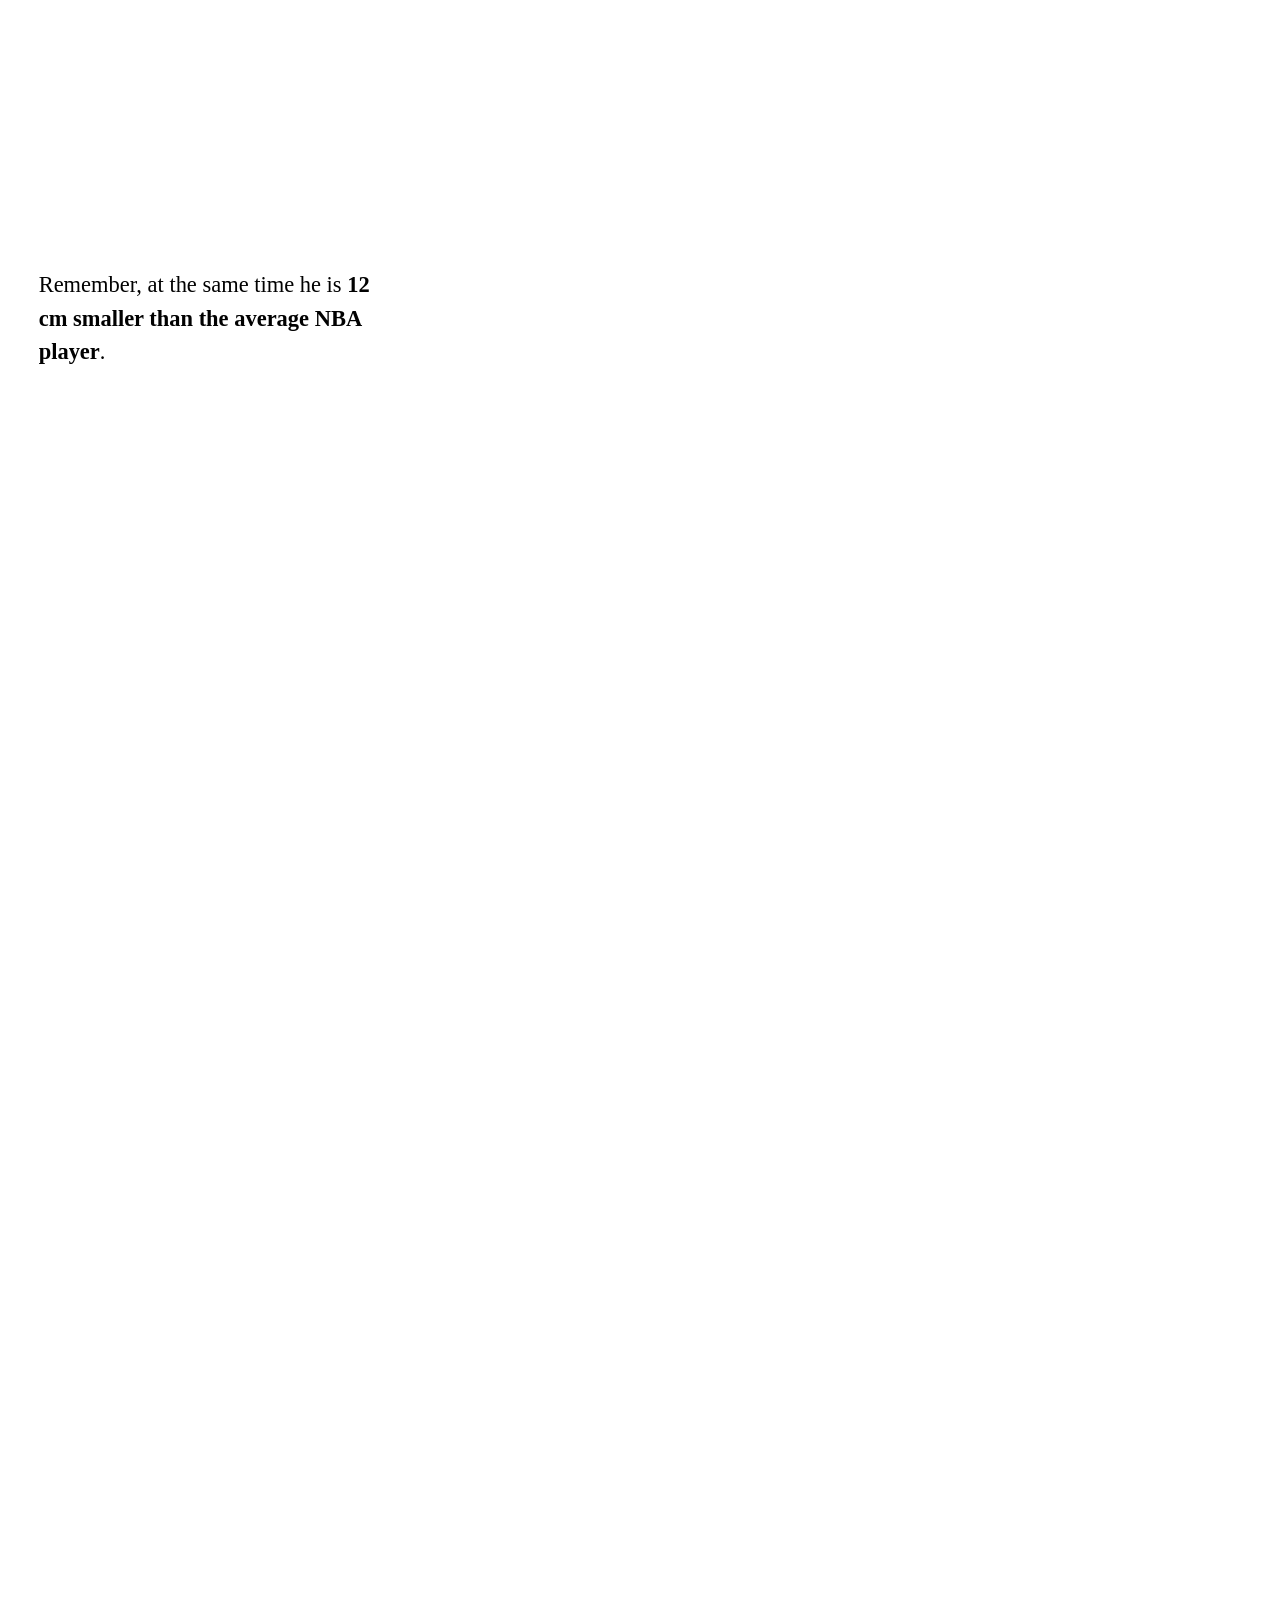
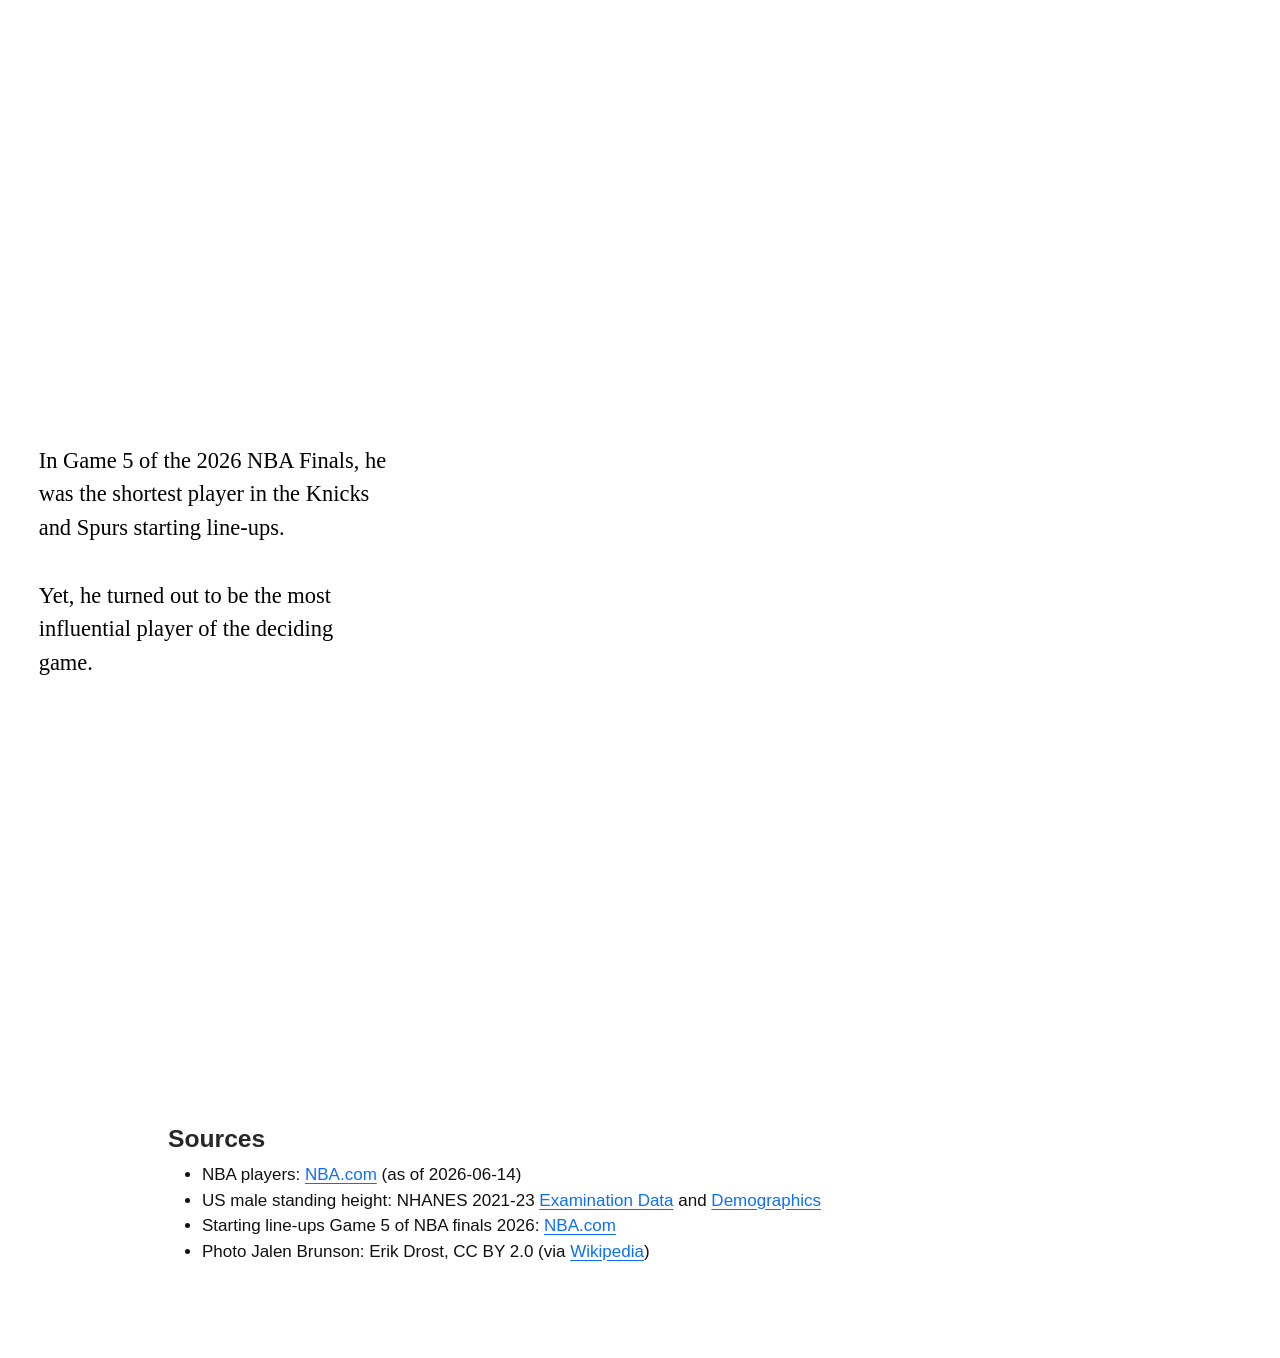
==== commit c65877f6: "removed fixed width from images" ====
--- a/index.html
+++ b/index.html
@@ -55,11 +55,11 @@
       <!-- user-provided yaml closeread style options -->
       <style>
         :root {
-          --cr-narrative-text-color-overlay: black;
---cr-narrative-border-radius: 5px;
+          --cr-narrative-border-radius: 5px;
+--cr-narrative-text-color-overlay: black;
+--cr-section-background-color: #FFFFFF;
+--cr-narrative-background-color-overlay: #FFFFFFF2;
 --cr-narrative-font-family: Instrument Sans;
---cr-narrative-background-color-overlay: #FFFFFFF2;
---cr-section-background-color: #FFFFFF;
         }
       </style>
     
@@ -157,10 +157,10 @@
 <div class="sticky-col">
 <div class="sticky-col-stack">
 <div id="cr-wsj" class="sticky">
-<p><img src="media/wsj.png" width="660"></p>
+<p><img src="media/wsj.png" width="100%"></p>
 </div>
 <div id="cr-wsj-highlighted" class="sticky">
-<p><img src="media/wsj-highlighted.png" width="660"></p>
+<p><img src="media/wsj-highlighted.png" width="100%"></p>
 </div>
 <div id="cr-hero-image" class="sticky">
 <p><img src="media/brunson-free.png" height="500"></p>
--- a/css/styles.css
+++ b/css/styles.css
@@ -45,6 +45,12 @@
   border: 2px solid var(--color-orange); 
 }
 
+
+#intro {
+  grid-column: page-start / page-end;
+  width: 100%
+}
+
 /* Container Layout */
 .container {
     display: flex;
@@ -81,7 +87,7 @@
 
 @media (max-width: 768px) {
   body {
-    font-size: 1.5em;
+    font-size: 1.1em;
   }
 
   p {
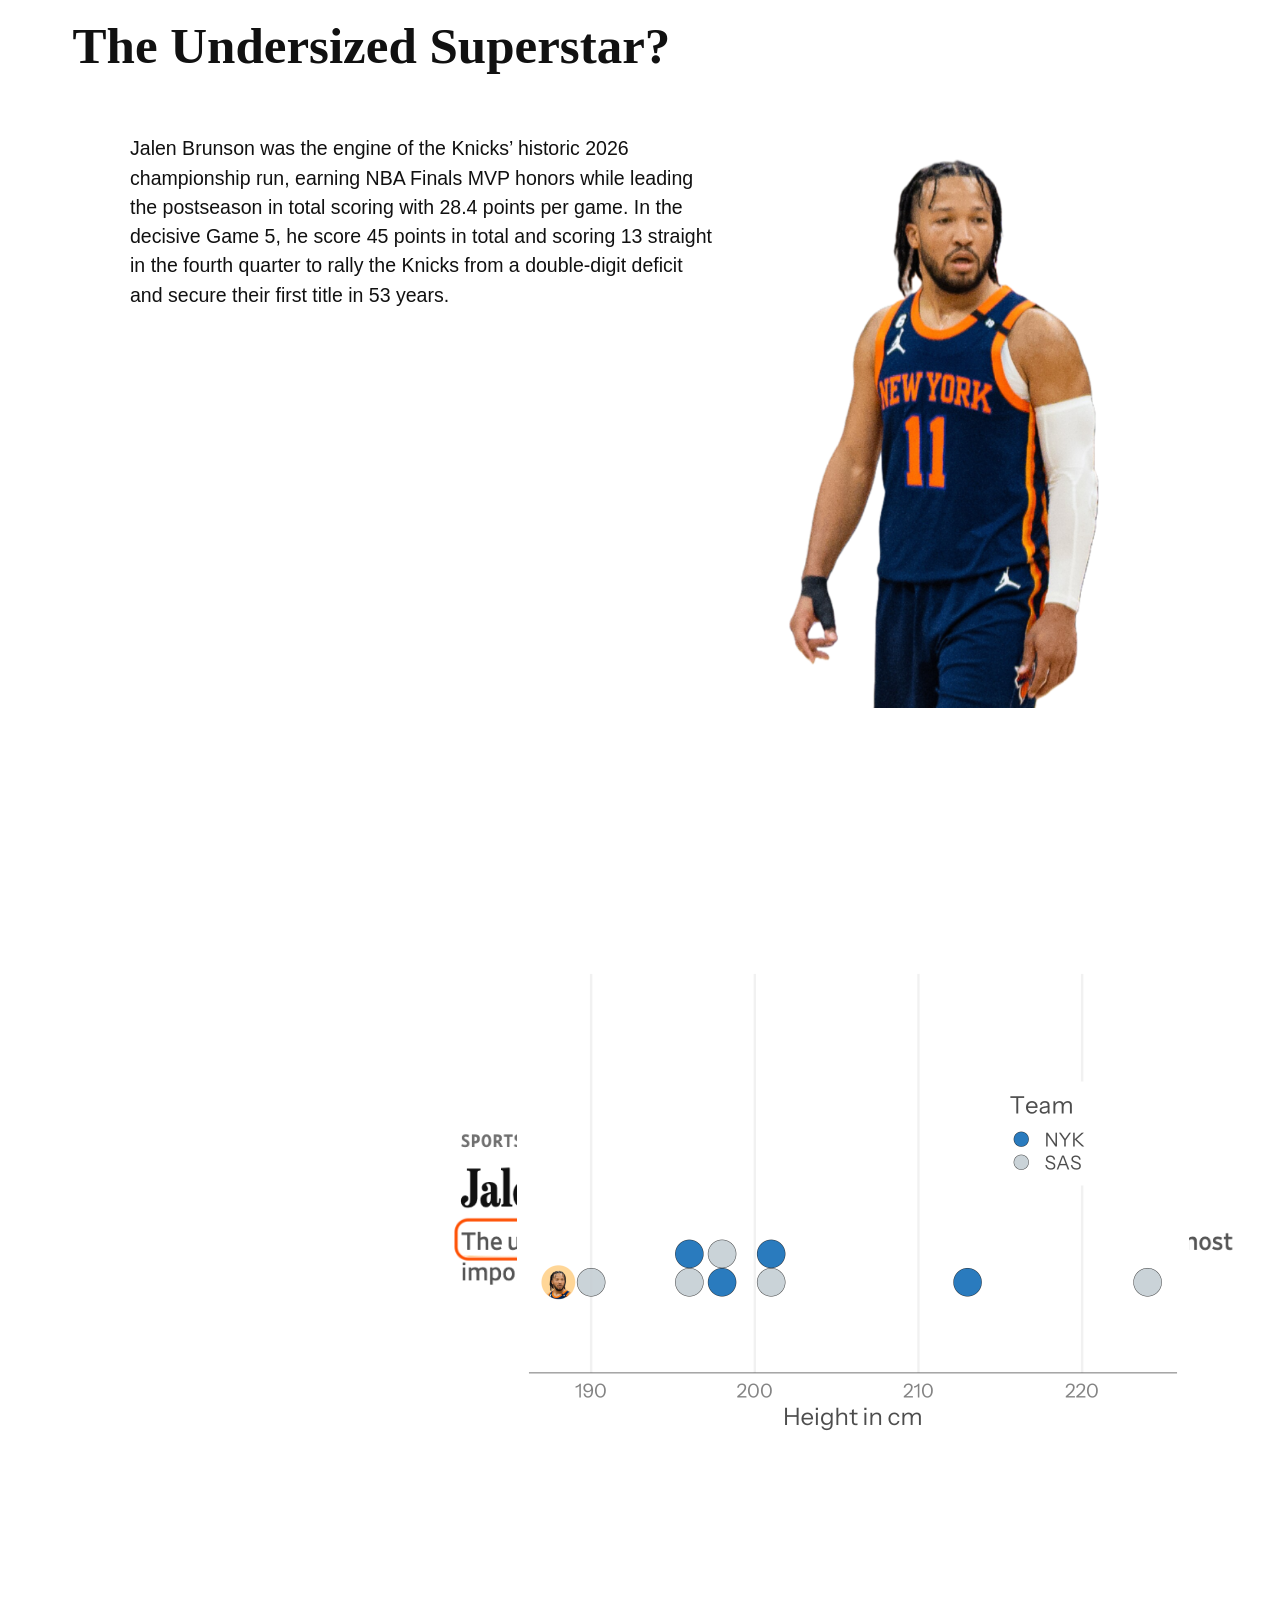
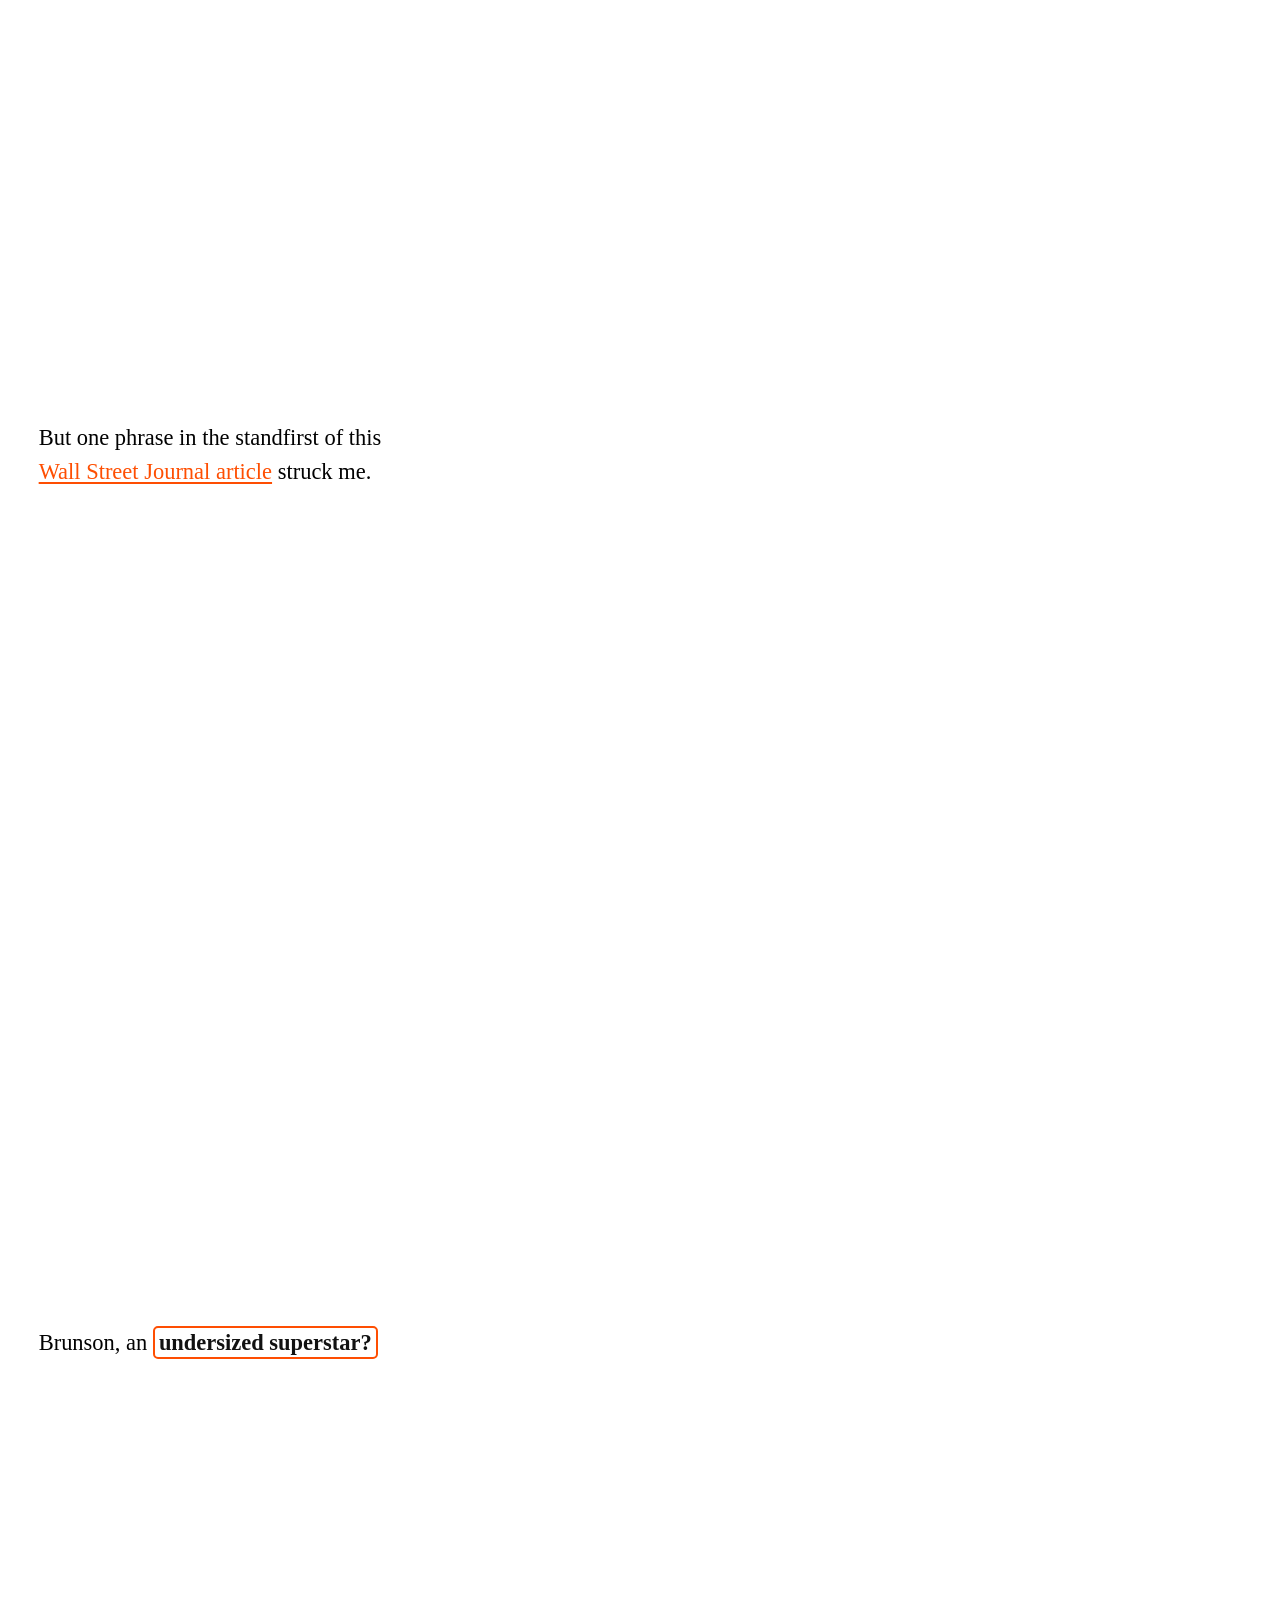
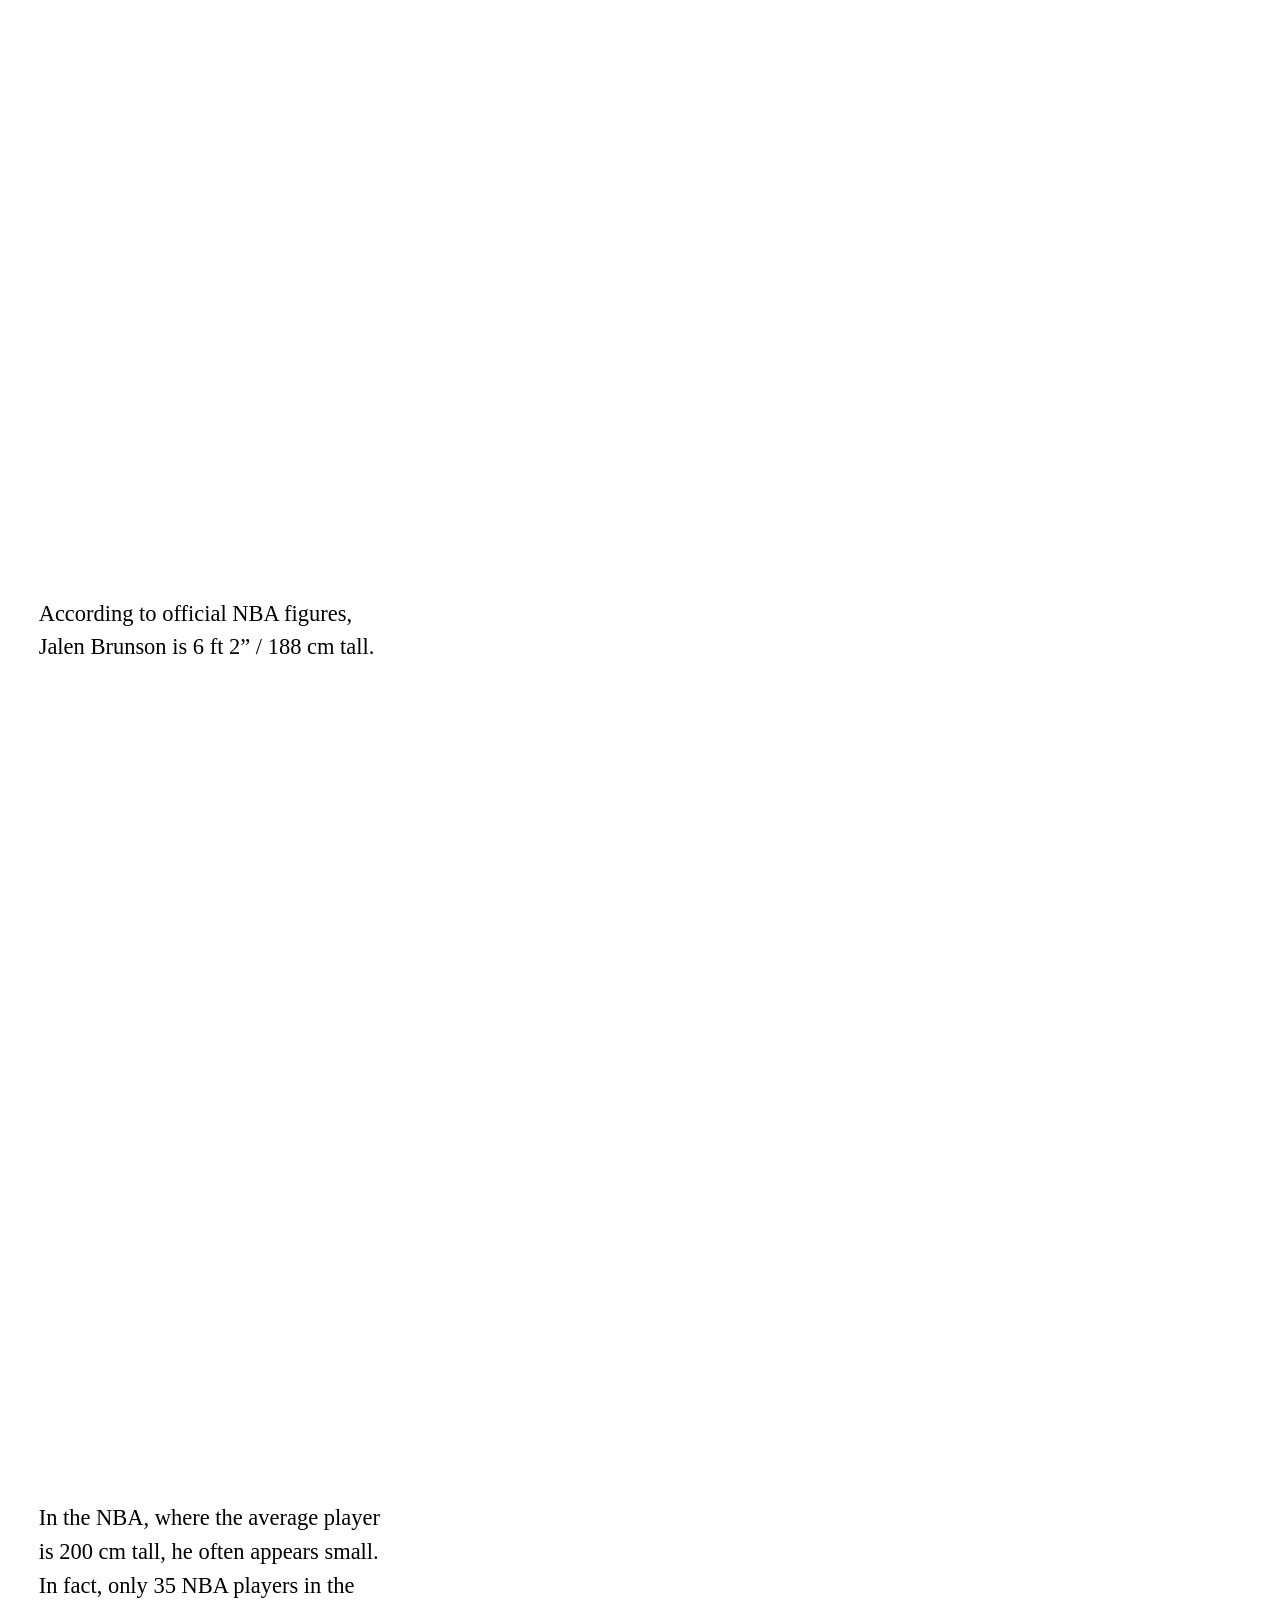
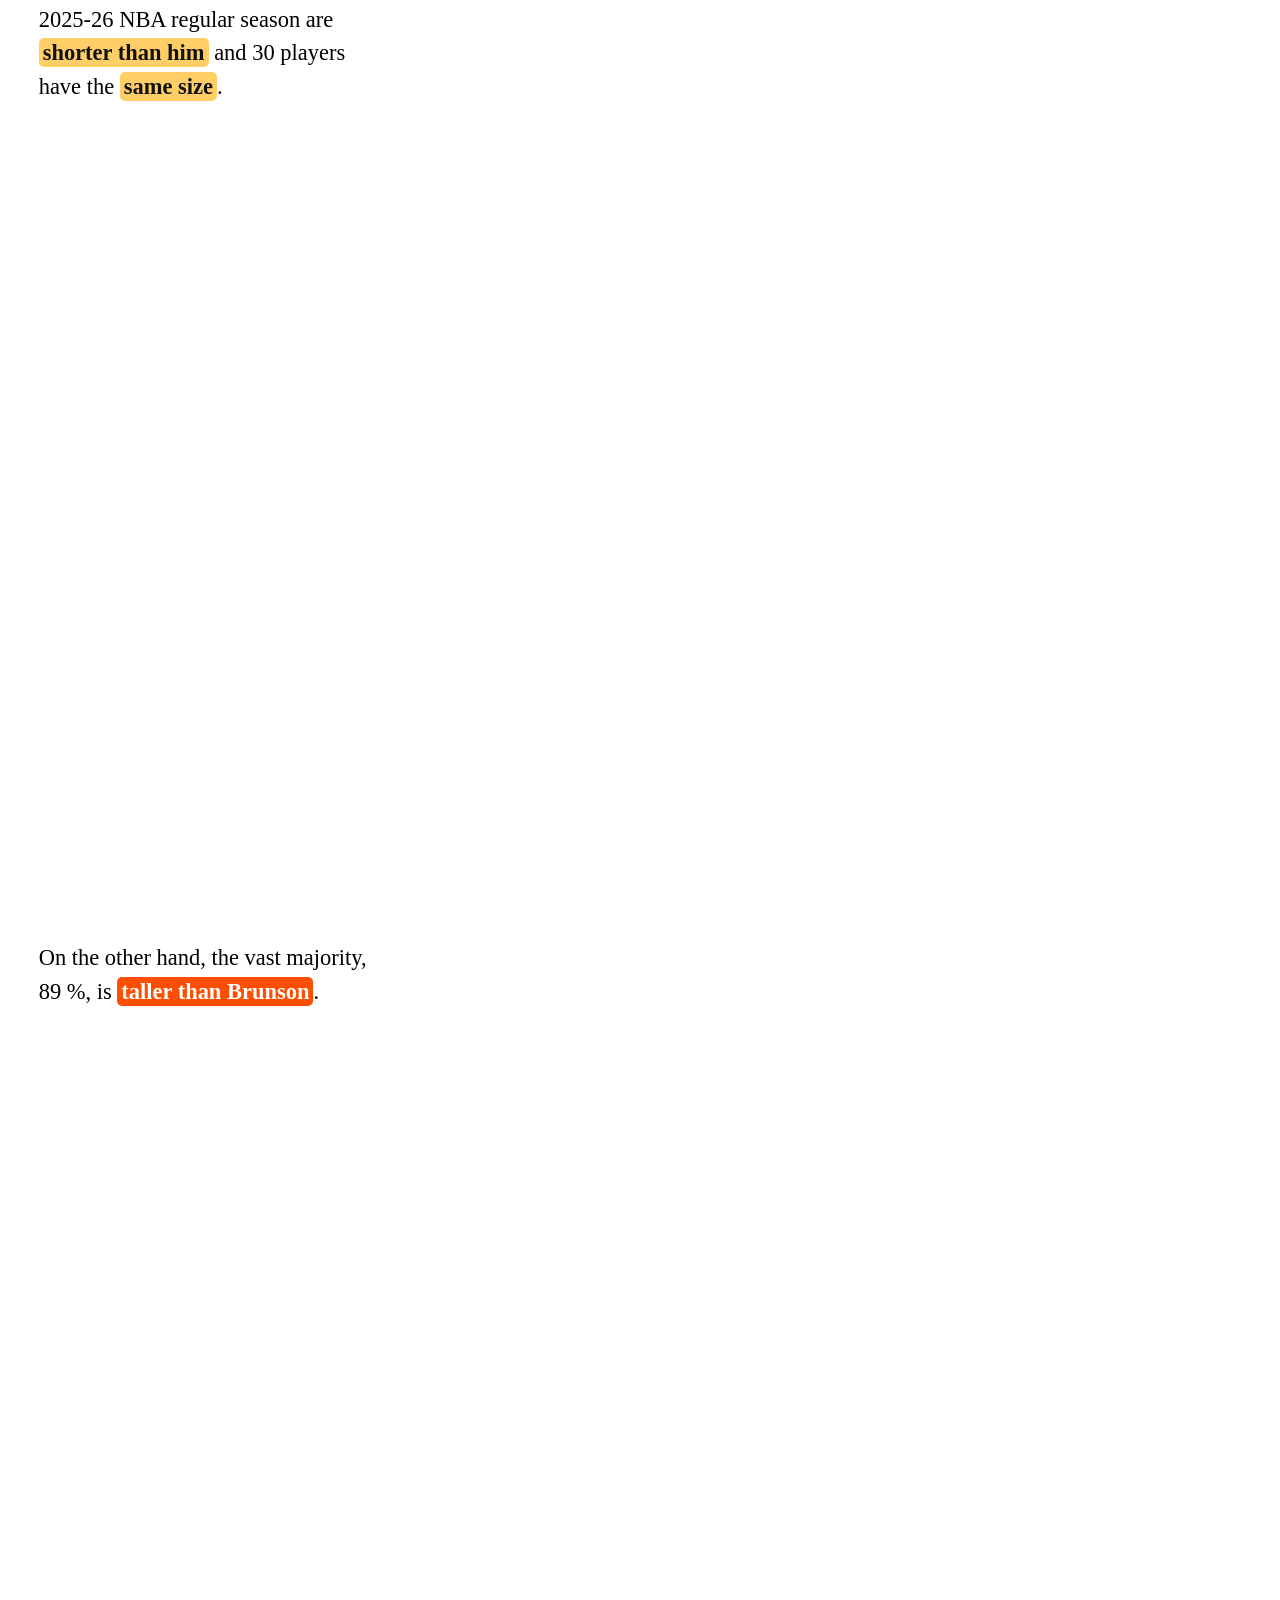
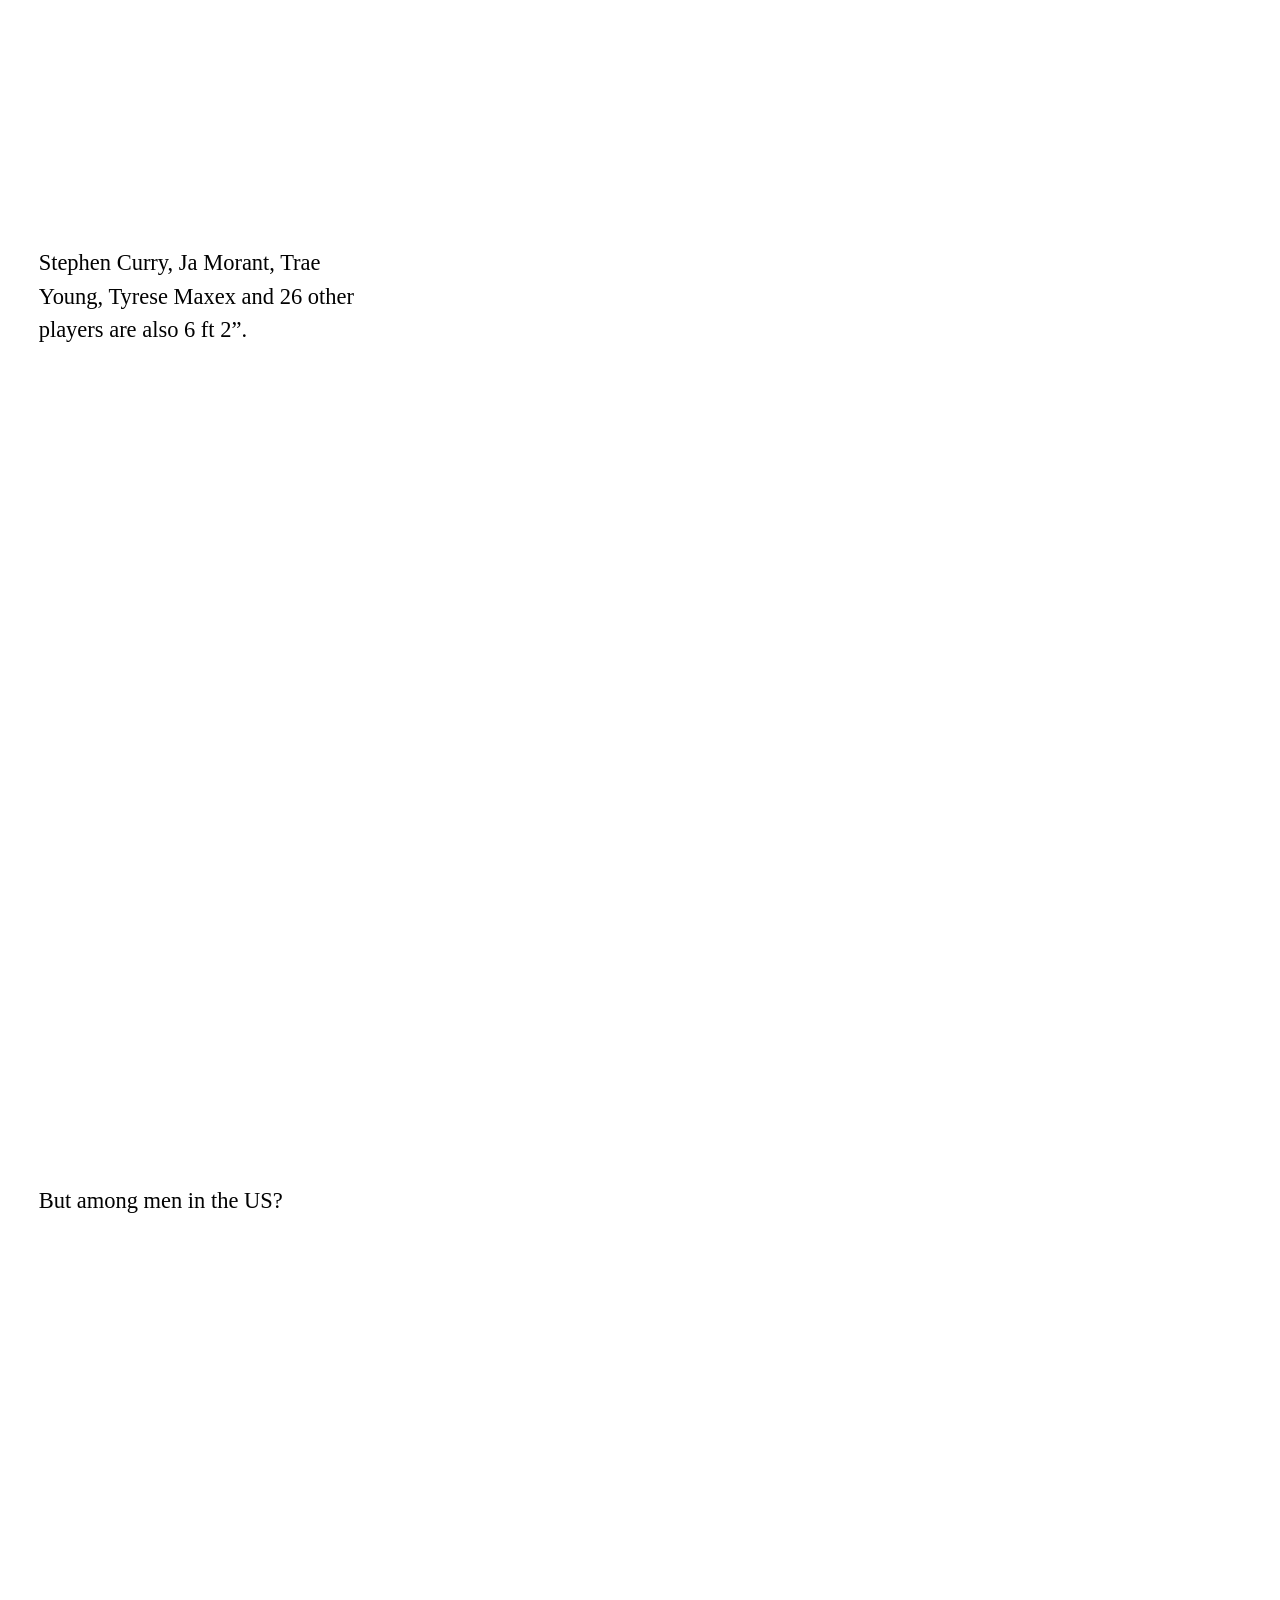
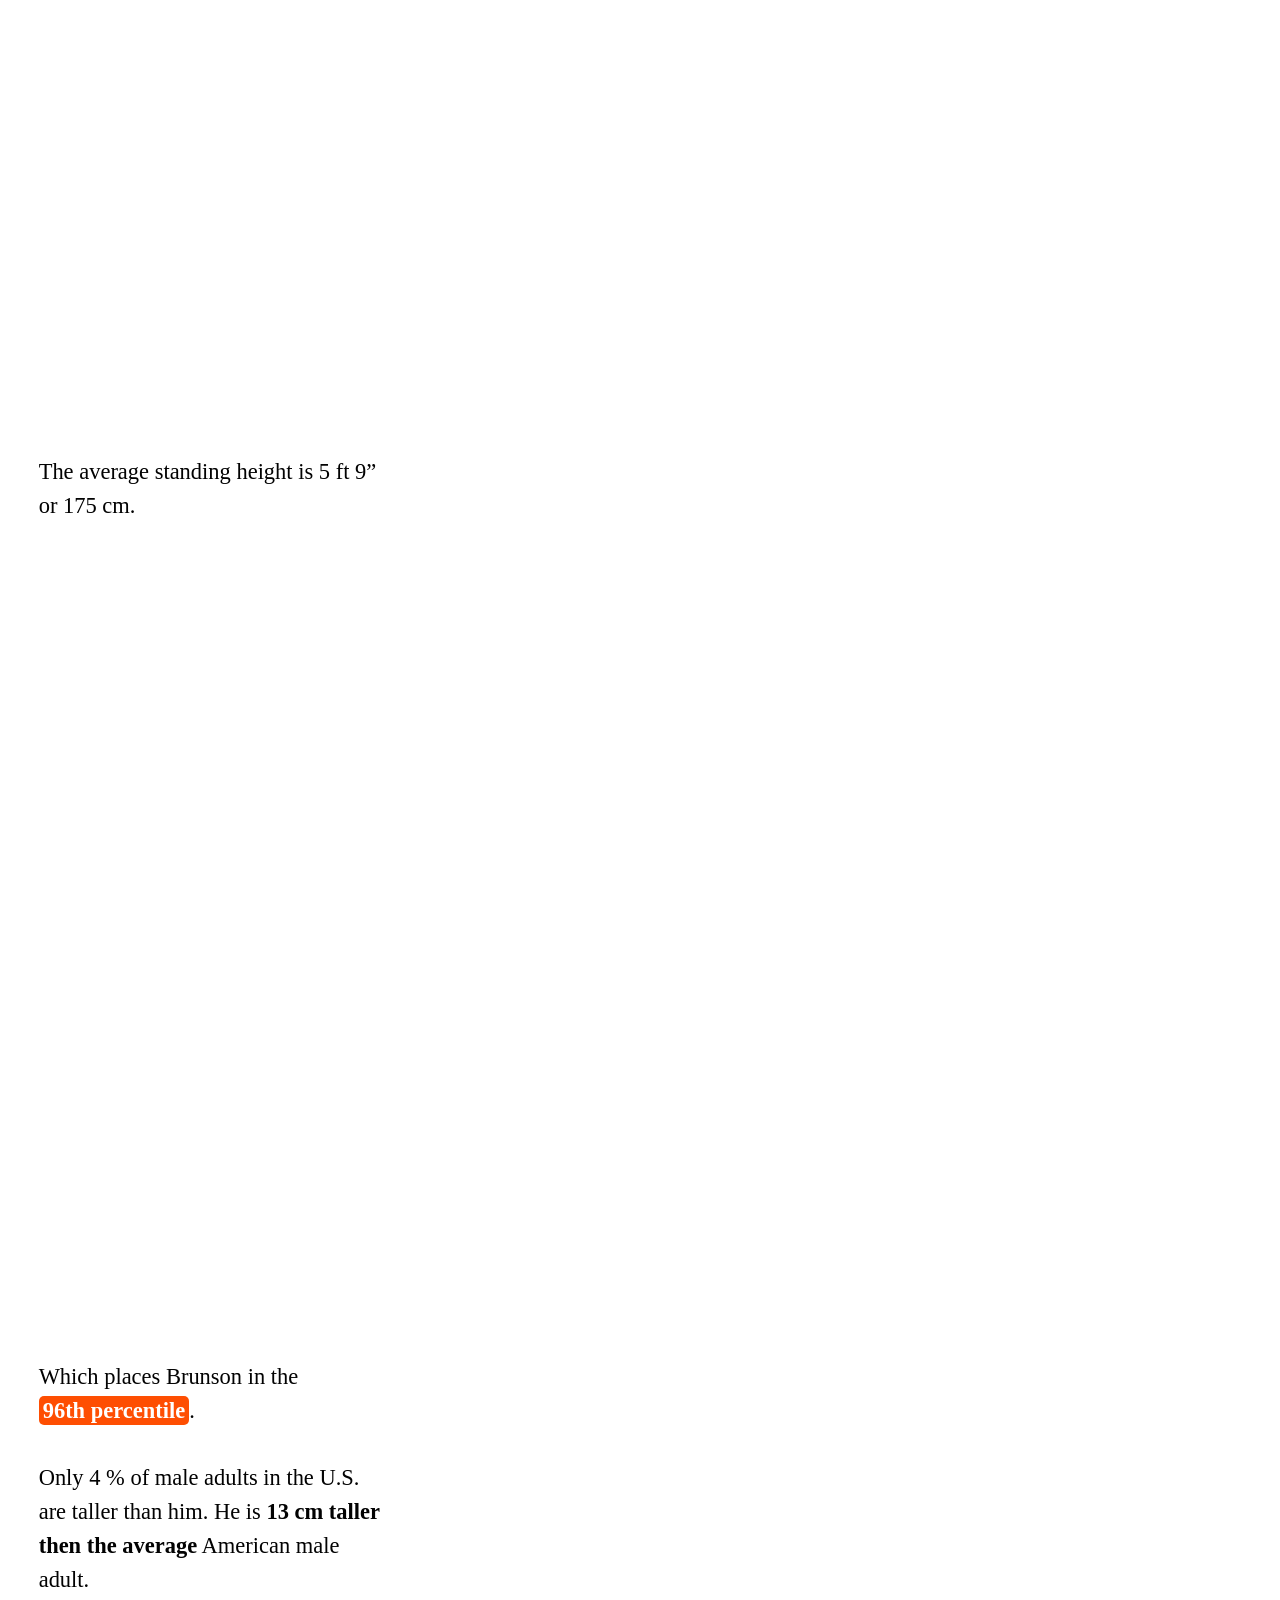
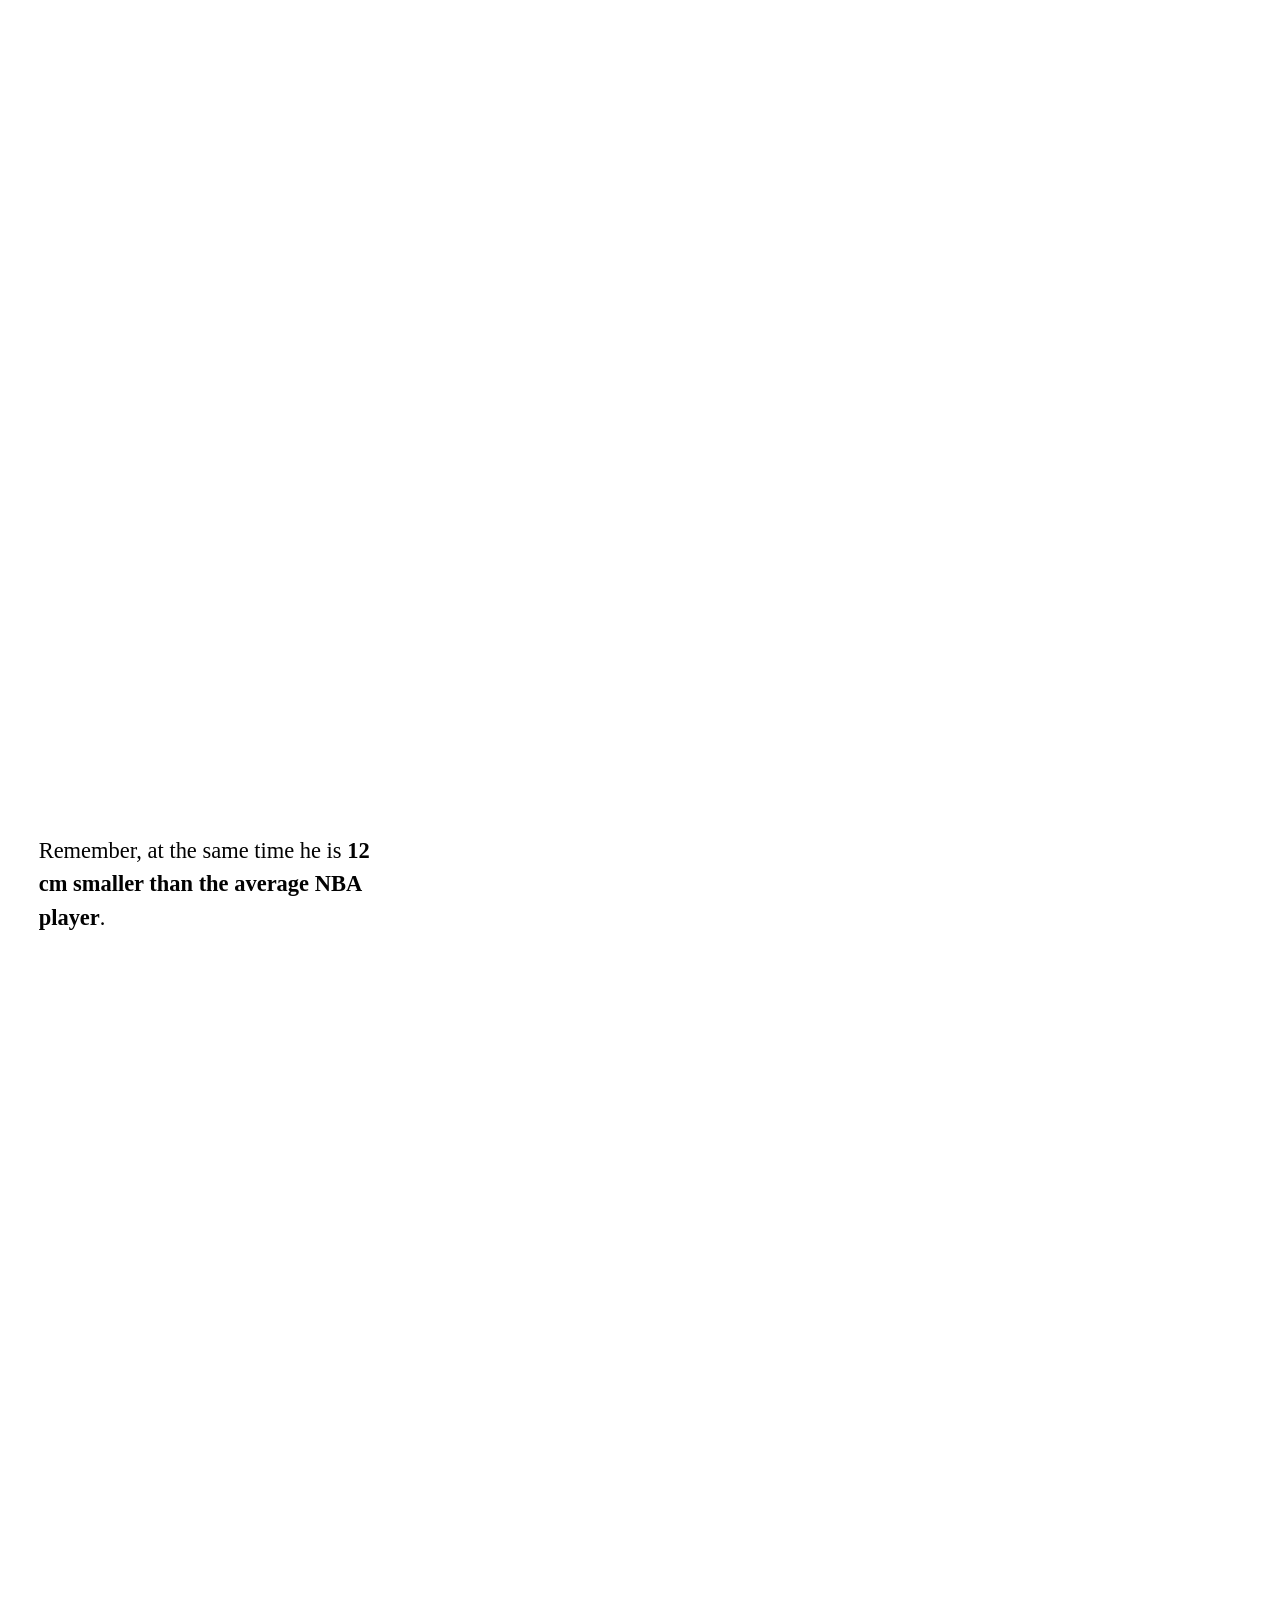
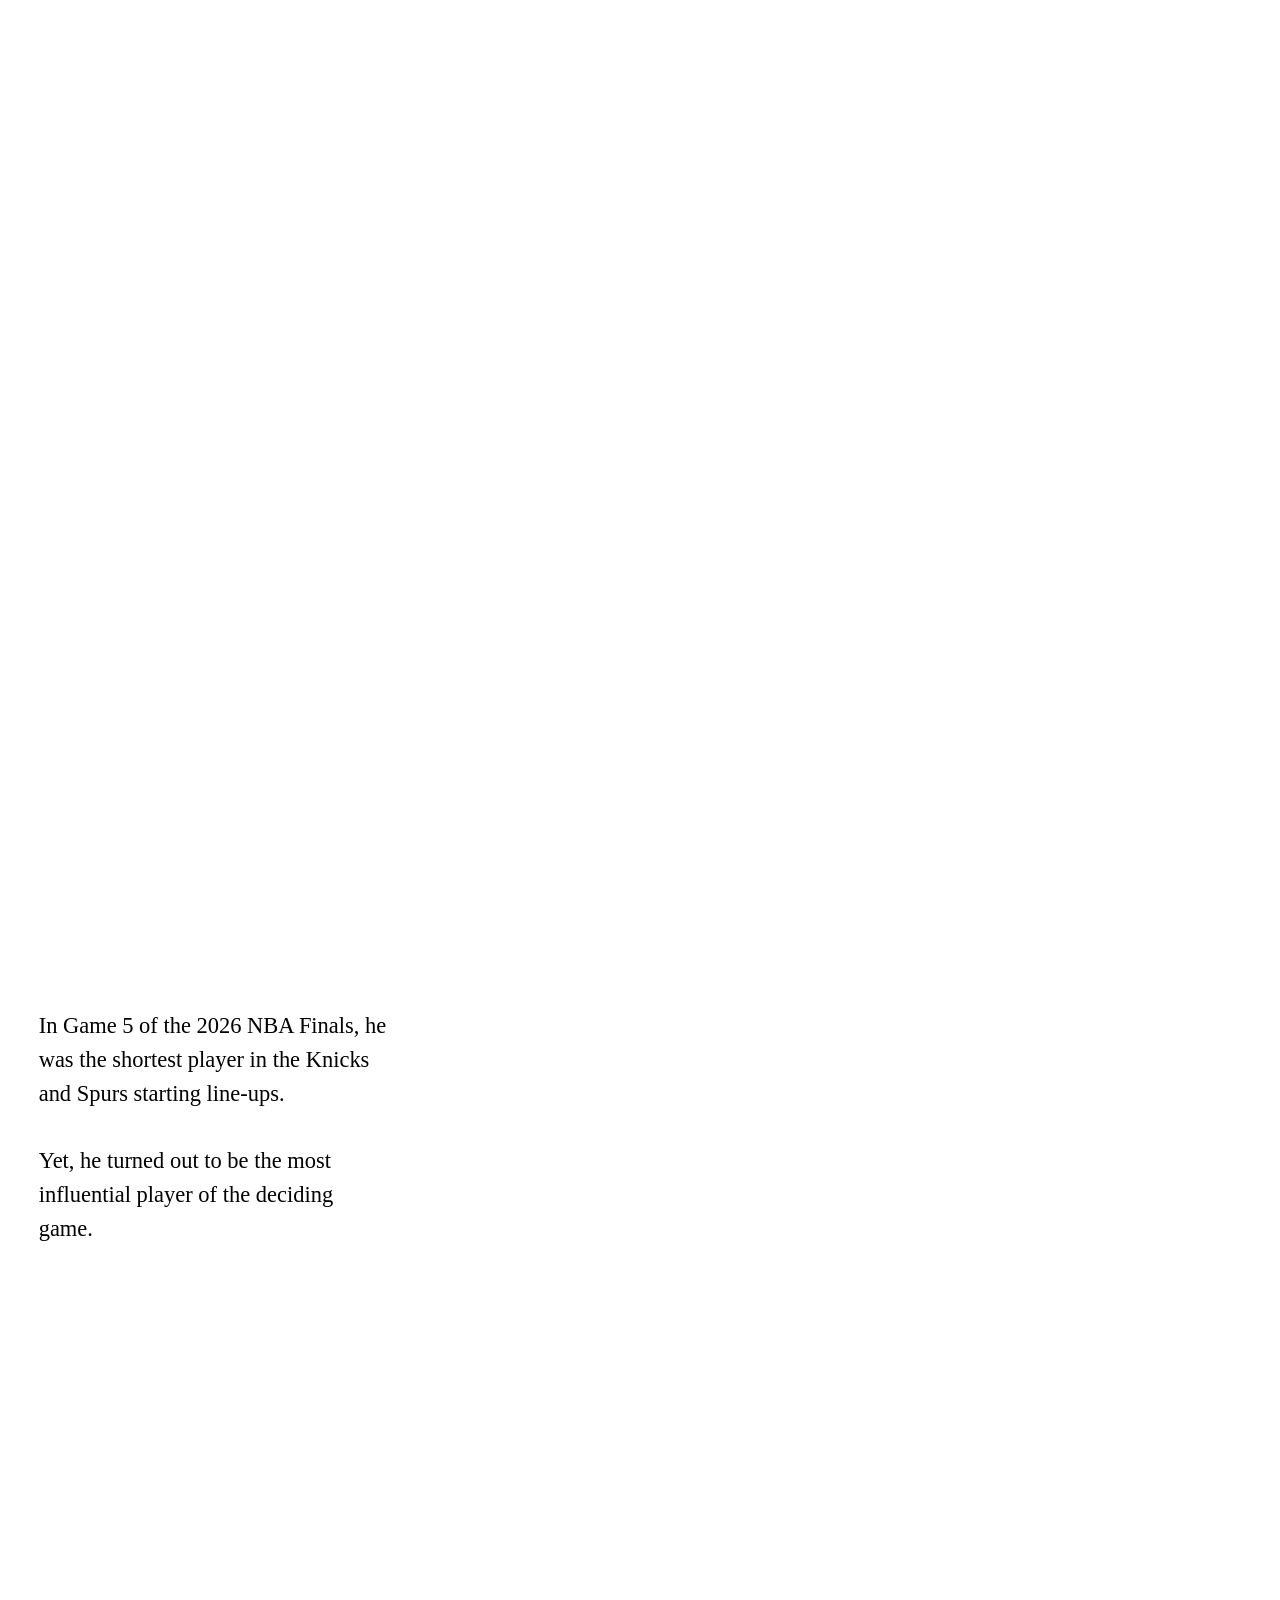
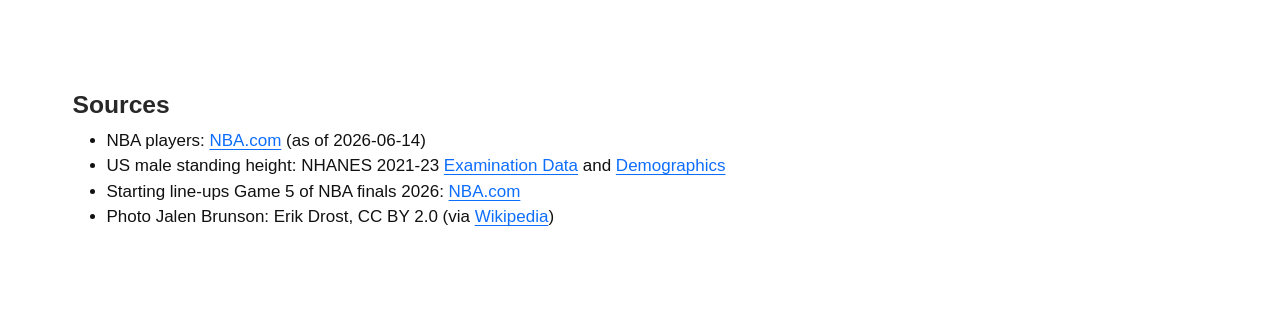
==== commit 11614a28: "add hero image back, but only on desktop. Increase font size in charts" ====
--- a/index.html
+++ b/index.html
@@ -51,15 +51,15 @@
 
 <div id="quarto-content" class="page-columns page-rows-contents page-layout-full">
 
-<main class="content page-columns page-full column-body" id="quarto-document-content">
+<main class="content column-page" id="quarto-document-content">
       <!-- user-provided yaml closeread style options -->
       <style>
         :root {
-          --cr-narrative-border-radius: 5px;
+          --cr-section-background-color: #FFFFFF;
+--cr-narrative-font-family: Instrument Sans;
+--cr-narrative-background-color-overlay: #FFFFFFF2;
 --cr-narrative-text-color-overlay: black;
---cr-section-background-color: #FFFFFF;
---cr-narrative-background-color-overlay: #FFFFFFF2;
---cr-narrative-font-family: Instrument Sans;
+--cr-narrative-border-radius: 5px;
         }
       </style>
     
@@ -71,7 +71,7 @@
 
 
 
-<div class="quarto-title-meta column-body">
+<div class="quarto-title-meta column-page">
 
     
   
@@ -83,8 +83,13 @@
 </header>
 
 
-<div id="intro" class="column-page">
+<div class="container">
+<div class="text-column">
 <p>Jalen Brunson was the engine of the Knicks’ historic 2026 championship run, earning NBA Finals MVP honors while leading the postseason in total scoring with 28.4 points per game. In the decisive Game 5, he score 45 points in total and scoring 13 straight in the fourth quarter to rally the Knicks from a double-digit deficit and secure their first title in 53 years.</p>
+</div>
+<div class="image-column">
+<p><img src="media/brunson-free.png" alt="Jalen Brunson, a basketball professional, in a NY Knicks jersey"></p>
+</div>
 </div>
 <div class="cr-section cr-column-screen sidebar-left">
 <div class="narrative-col">
--- a/css/styles.css
+++ b/css/styles.css
@@ -91,6 +91,16 @@
   }
 
   p {
-    font-size: 1.3em;
+    font-size: 1.2em;
   }
+
+  .container {
+    padding: 0px;
+}
+
+  .image-column {
+    visibility: hidden;
+    display: none;
+  }
+
 }
